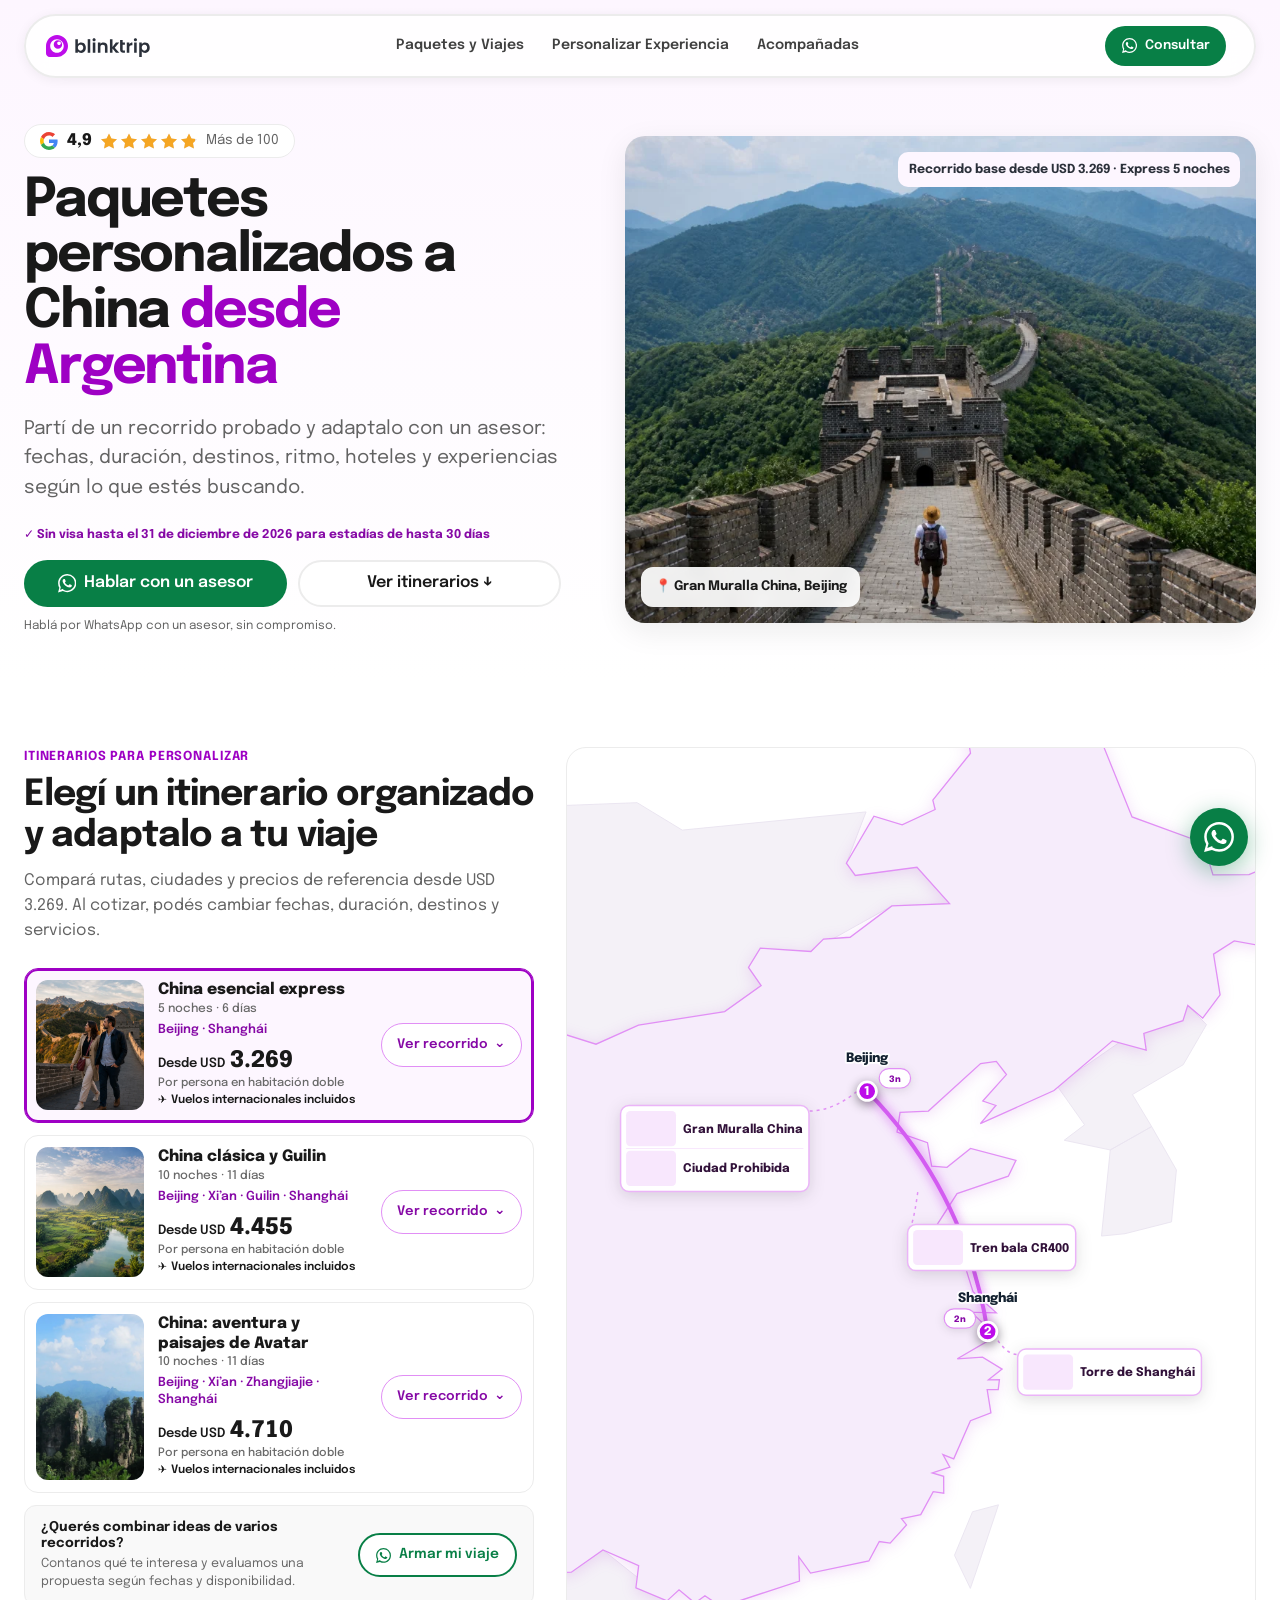
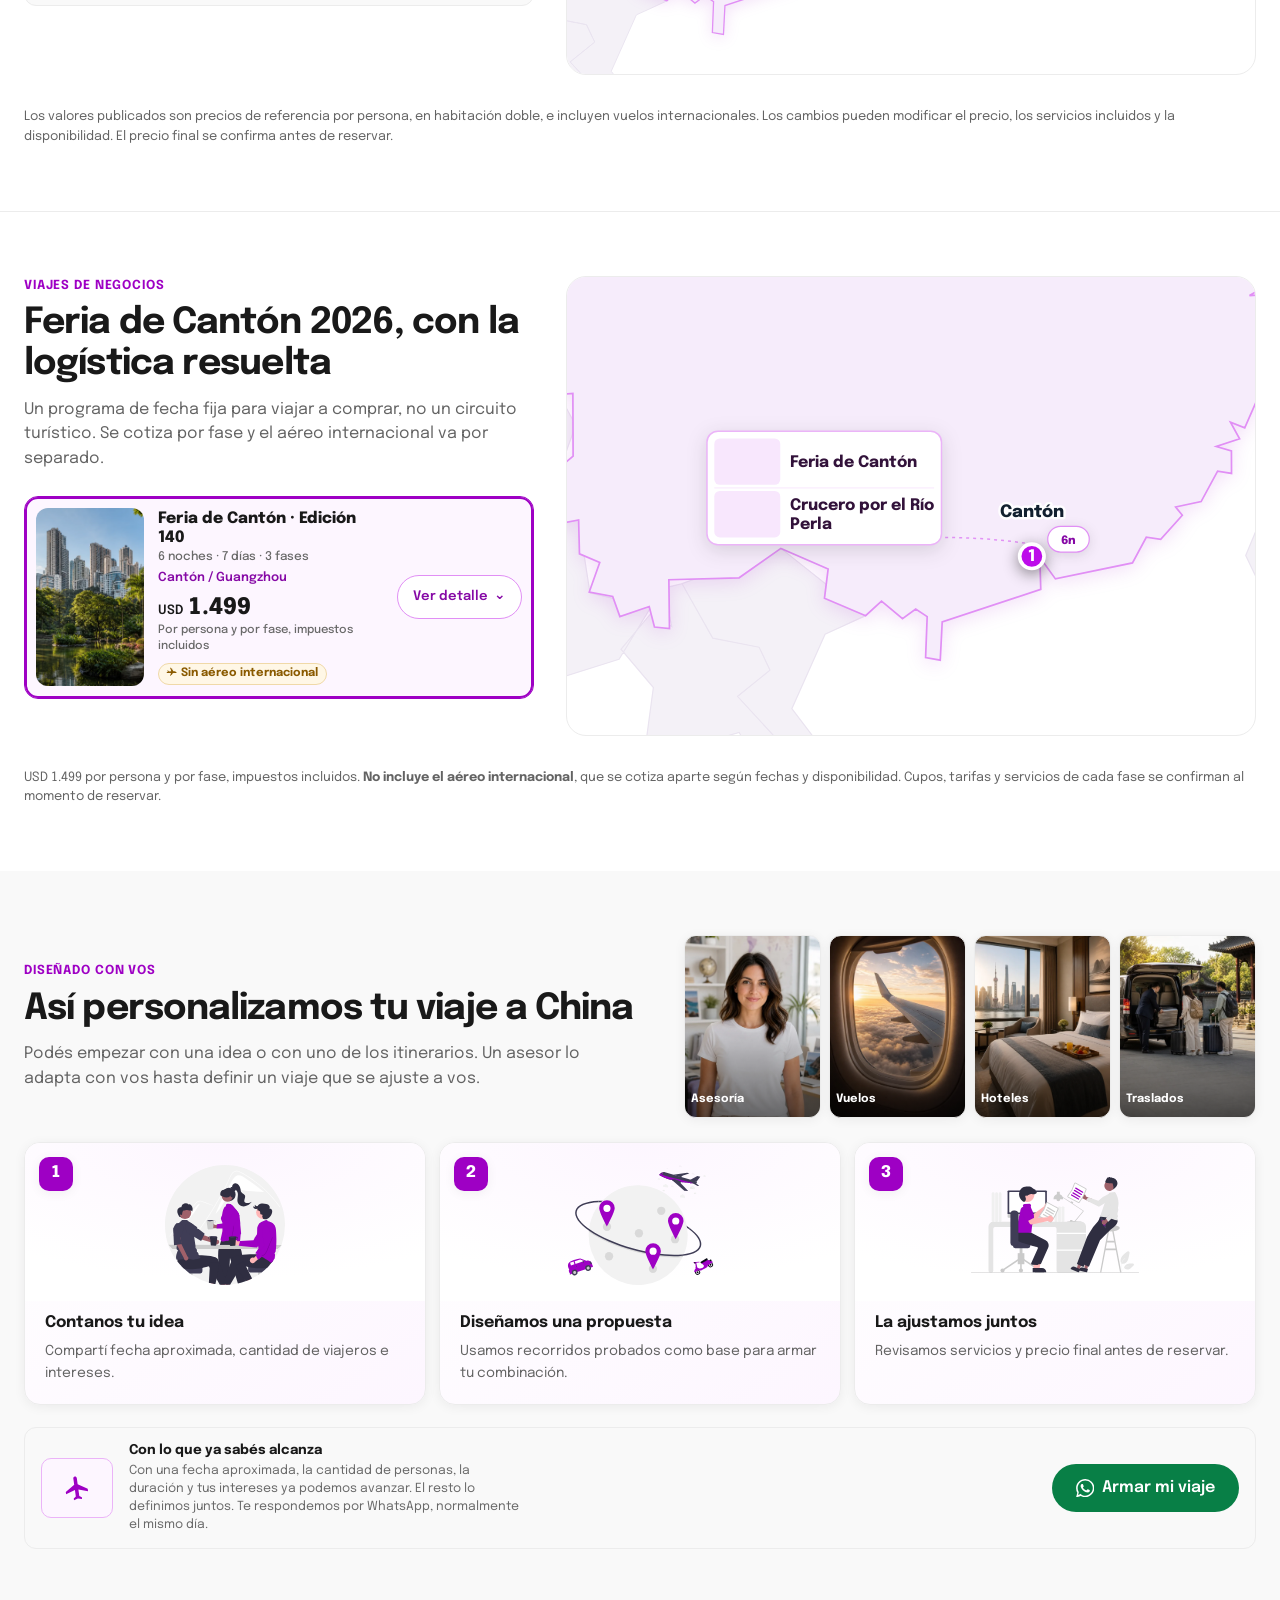
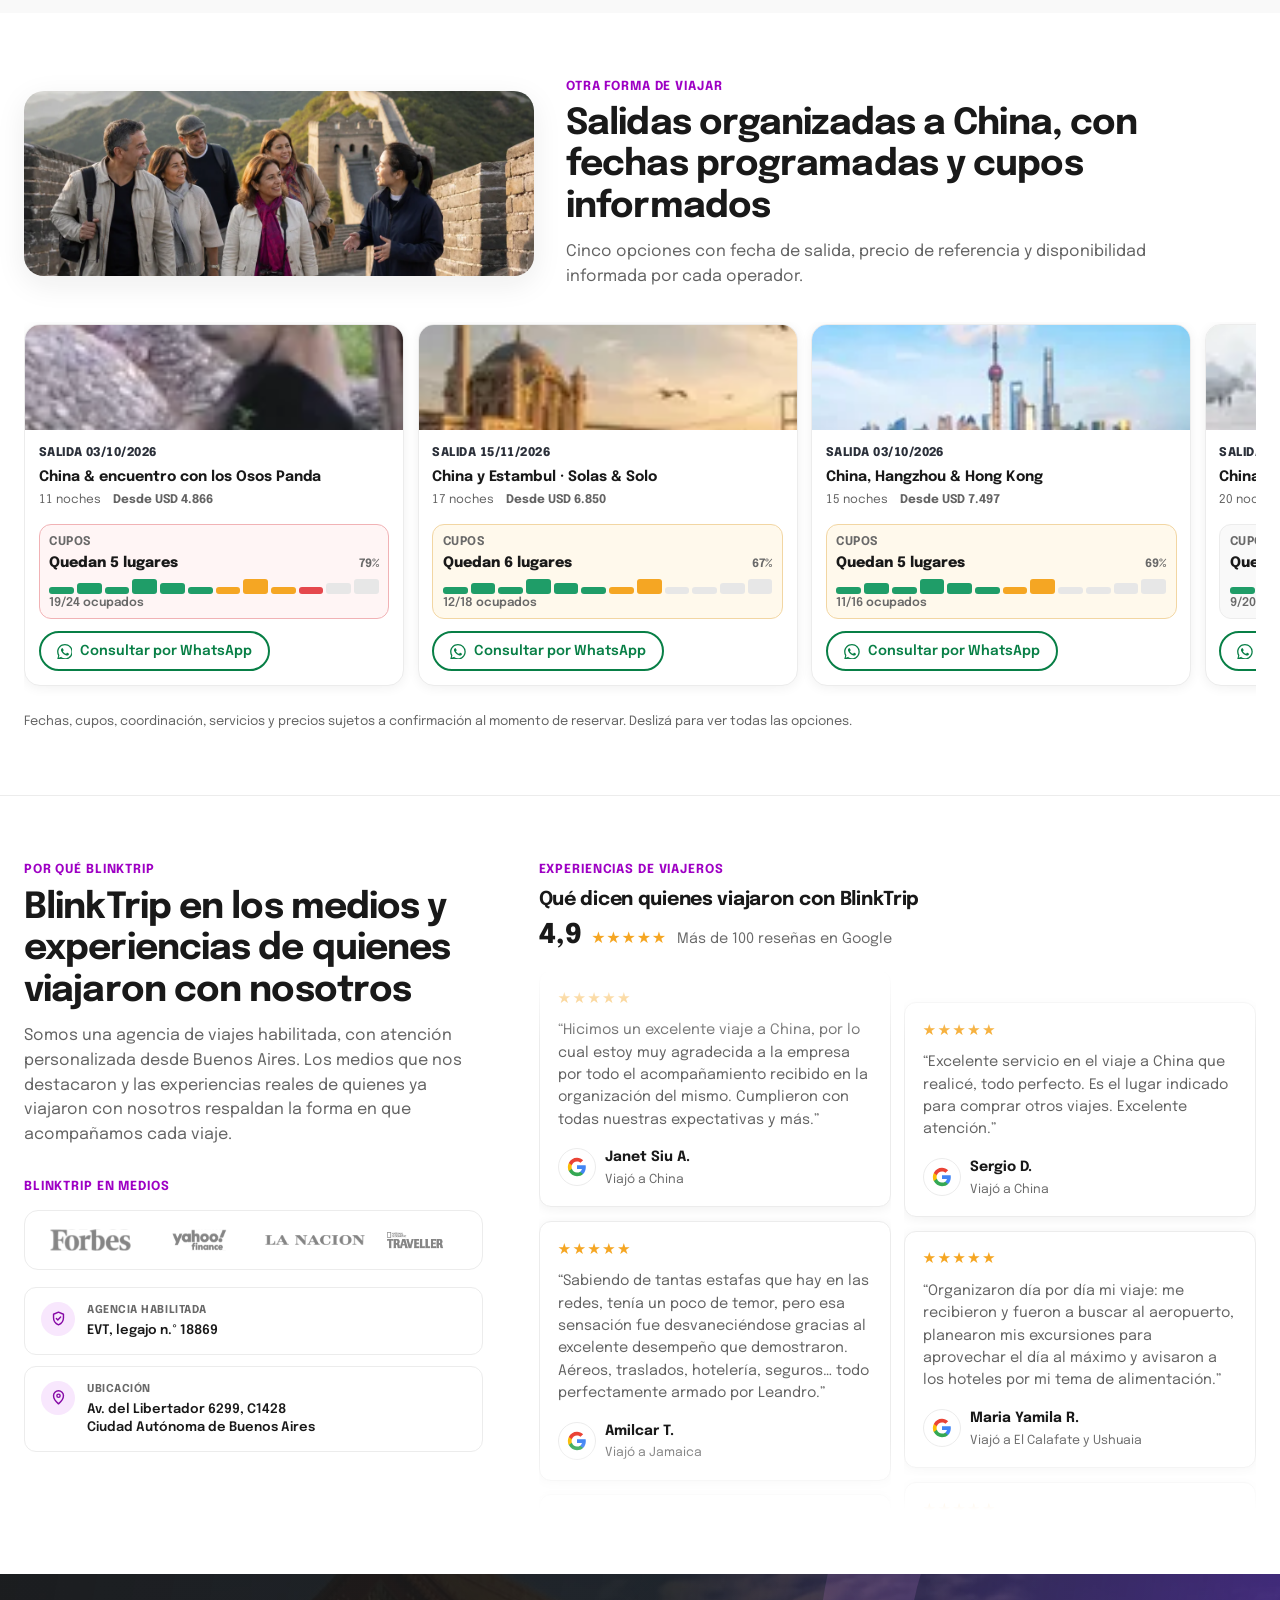
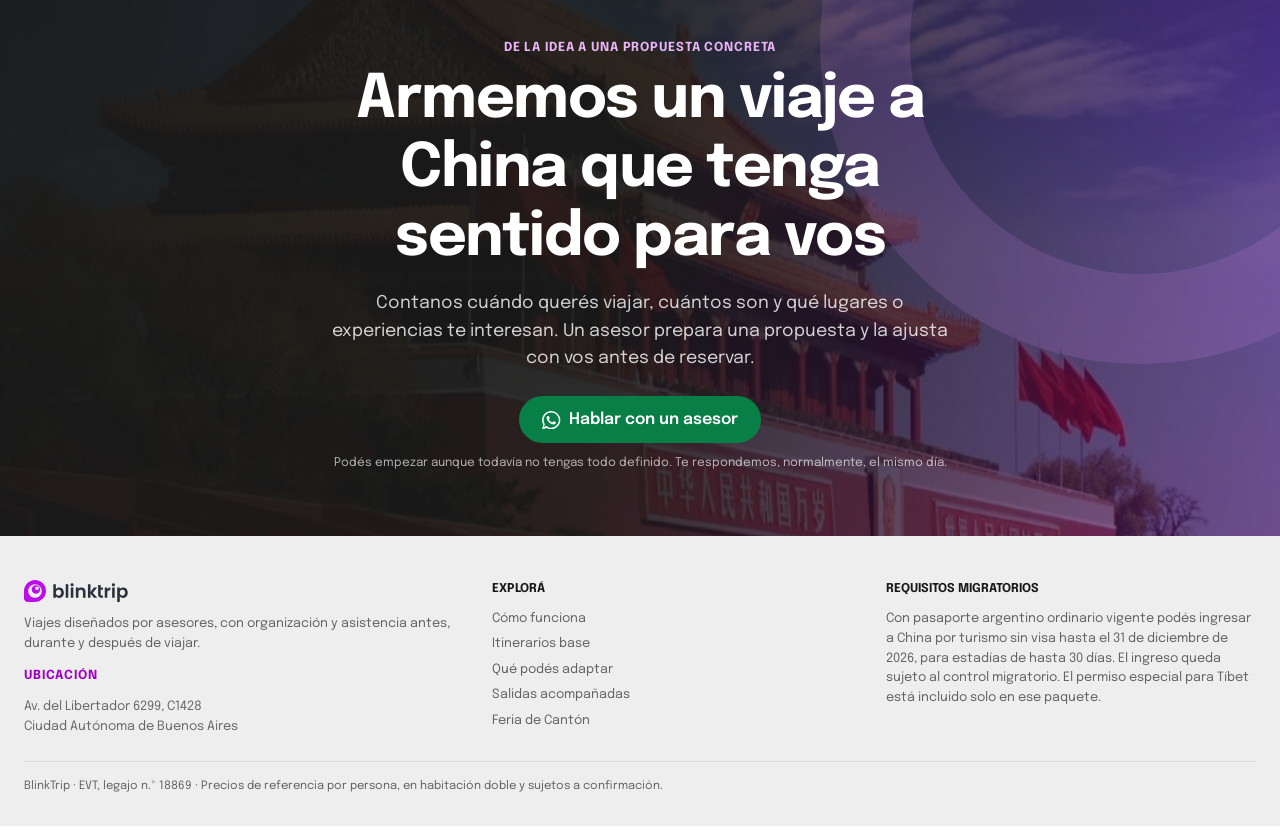
==== public/index.html @ 686760ca "Unificar el CTA de WhatsApp y rediseñar las tarjetas de ruta en desktop El contacto se pide siempre " ====
<!doctype html>
<!--
  BlinkTrip · Paquetes personalizados a China 2026 desde Argentina · Landing PPC no indexable
  Anclas PPC: #como-funciona · #itinerarios · #personalizar · #acompanadas
  Negativas sugeridas en Ads: [precio de un vuelo a china], [precio de vuelo a china], [precio vuelo a china]
  Tracking: dataLayer + BT_EVENTS (local) + Google Tag Manager (GTM-TJMVVZN).
  El evento whatsapp_click se reenvía a través de dataLayer desde btTrack() en landing-china-v3.js.
-->
<html lang="es-AR">
  <head>
    <meta charset="utf-8" />
    <meta name="viewport" content="width=device-width,initial-scale=1" />
    <!-- Google Tag Manager -->
    <script>(function(w,d,s,l,i){w[l]=w[l]||[];w[l].push({'gtm.start':
    new Date().getTime(),event:'gtm.js'});var f=d.getElementsByTagName(s)[0],
    j=d.createElement(s),dl=l!='dataLayer'?'&l='+l:'';j.async=true;j.src=
    'https://www.googletagmanager.com/gtm.js?id='+i+dl;f.parentNode.insertBefore(j,f);
    })(window,document,'script','dataLayer','GTM-TJMVVZN');</script>
    <!-- End Google Tag Manager -->
    <title>Viajes personalizados a China desde Argentina | BlinkTrip</title>
    <meta
      name="description"
      content="Diseñá un viaje a China desde Argentina con fechas, duración, hoteles y experiencias adaptadas a vos. Itinerarios de referencia desde USD 3.269."
    />
    <meta name="robots" content="noindex,follow,noarchive" />
    <link rel="icon" href="favicon.ico" />
    <!-- Cache-busting: subir ?v= en cada deploy que toque el .css o el .js.
         Sin esto el visitante que ya estuvo puede seguir viendo la versión
         anterior. El href del preload y el del stylesheet deben coincidir
         exactamente, o el navegador descarga la hoja dos veces. -->
    <link rel="preload" as="style" href="landing-china-v3.css?v=20260907m" />
    <link rel="preconnect" href="https://fonts.googleapis.com" />
    <link rel="preconnect" href="https://fonts.gstatic.com" crossorigin />
    <link
      rel="preload"
      as="style"
      href="https://fonts.googleapis.com/css2?family=Epilogue:wght@400;500;600;700;800&amp;display=swap"
      onload="this.onload=null;this.rel='stylesheet'"
    />
    <noscript
      ><link
        href="https://fonts.googleapis.com/css2?family=Epilogue:wght@400;500;600;700;800&amp;display=swap"
        rel="stylesheet"
    /></noscript>
    <link rel="stylesheet" href="landing-china-v3.css?v=20260907m" />
  </head>
  <body>
    <!-- Google Tag Manager (noscript) -->
    <noscript><iframe src="https://www.googletagmanager.com/ns.html?id=GTM-TJMVVZN"
    height="0" width="0" style="display:none;visibility:hidden"></iframe></noscript>
    <!-- End Google Tag Manager (noscript) -->
    <header class="site">
      <div class="nav">
        <a class="brand" href="#top" aria-label="BlinkTrip, inicio"
          ><svg
            aria-hidden="true"
            focusable="false"
            xmlns="http://www.w3.org/2000/svg"
            width="104"
            height="22"
            viewBox="0 0 104 22"
            fill="none"
          >
            <path
              fill-rule="evenodd"
              clip-rule="evenodd"
              d="M0.00166789 18.3086C0.00166789 20.2331 1.48958 22 3.73542 22H10.7957C16.8942 22 22.048 17.0112 21.9997 10.911C21.9513 4.90748 17.0942 0.0486587 11.089 0.000337069C4.99046 -0.0479845 0 5.10576 0 11.2043V18.3086H0.00166789ZM10.9712 17.7355C14.7175 17.7355 17.7546 14.6985 17.7546 10.9522C17.7546 7.20586 14.7175 4.16886 10.9712 4.16886C7.22489 4.16886 4.18789 7.20586 4.18789 10.9522C4.18789 14.6985 7.22489 17.7355 10.9712 17.7355ZM11.9222 13.6872C14.251 13.6872 16.1388 11.7993 16.1388 9.47049C16.1388 7.14169 14.251 5.25382 11.9222 5.25382C9.59337 5.25382 7.70551 7.14169 7.70551 9.47049C7.70551 11.7993 9.59337 13.6872 11.9222 13.6872ZM13.0298 10.0761C14.0423 10.0761 14.8631 9.25528 14.8631 8.24276C14.8631 7.23023 14.0423 6.40942 13.0298 6.40942C12.0172 6.40942 11.1964 7.23023 11.1964 8.24276C11.1964 9.25528 12.0172 10.0761 13.0298 10.0761Z"
              fill="#BD0CEA"
            />
            <path
              d="M31.8892 9.0755C32.2177 8.58555 32.668 8.18746 33.24 7.88124C33.8242 7.57502 34.4874 7.42191 35.2298 7.42191C36.0938 7.42191 36.8727 7.63627 37.5664 8.06497C38.2722 8.49368 38.826 9.10612 39.2276 9.90229C39.6413 10.6862 39.8482 11.5987 39.8482 12.6399C39.8482 13.681 39.6413 14.6058 39.2276 15.4142C38.826 16.2104 38.2722 16.829 37.5664 17.2699C36.8727 17.7109 36.0938 17.9313 35.2298 17.9313C34.4752 17.9313 33.812 17.7844 33.24 17.4904C32.6802 17.1842 32.2299 16.7922 31.8892 16.3145V17.766H29.3335V4.16987H31.8892V9.0755ZM37.2378 12.6399C37.2378 12.0274 37.11 11.5008 36.8545 11.0598C36.6111 10.6066 36.2825 10.2636 35.8687 10.0309C35.4671 9.79817 35.029 9.68181 34.5544 9.68181C34.0919 9.68181 33.6538 9.8043 33.24 10.0493C32.8384 10.282 32.5098 10.625 32.2543 11.0782C32.0109 11.5314 31.8892 12.0642 31.8892 12.6766C31.8892 13.2891 32.0109 13.8219 32.2543 14.2751C32.5098 14.7283 32.8384 15.0774 33.24 15.3224C33.6538 15.5551 34.0919 15.6715 34.5544 15.6715C35.029 15.6715 35.4671 15.549 35.8687 15.304C36.2825 15.059 36.6111 14.7099 36.8545 14.2567C37.11 13.8035 37.2378 13.2646 37.2378 12.6399Z"
              fill="#2B303A"
            />
            <path
              d="M44.261 4.16987V17.766H41.7054V4.16987H44.261Z"
              fill="#2B303A"
            />
            <path
              d="M48.0821 6.37465C47.6318 6.37465 47.2546 6.23378 46.9503 5.95206C46.6582 5.65809 46.5122 5.29675 46.5122 4.86805C46.5122 4.43934 46.6582 4.08413 46.9503 3.80241C47.2546 3.50844 47.6318 3.36145 48.0821 3.36145C48.5324 3.36145 48.9036 3.50844 49.1957 3.80241C49.4999 4.08413 49.652 4.43934 49.652 4.86805C49.652 5.29675 49.4999 5.65809 49.1957 5.95206C48.9036 6.23378 48.5324 6.37465 48.0821 6.37465ZM49.3417 7.58727V17.766H46.786V7.58727H49.3417Z"
              fill="#2B303A"
            />
            <path
              d="M57.4709 7.44029C58.6757 7.44029 59.6493 7.82612 60.3917 8.59779C61.134 9.35722 61.5052 10.4229 61.5052 11.7947V17.766H58.9495V12.1438C58.9495 11.3354 58.7487 10.7168 58.3471 10.2881C57.9455 9.84717 57.3979 9.62669 56.7042 9.62669C55.9984 9.62669 55.4385 9.84717 55.0248 10.2881C54.6232 10.7168 54.4224 11.3354 54.4224 12.1438V17.766H51.8667V7.58727H54.4224V8.85502C54.7631 8.41406 55.1951 8.0711 55.7184 7.82612C56.2539 7.5689 56.8381 7.44029 57.4709 7.44029Z"
              fill="#2B303A"
            />
            <path
              d="M69.9231 17.766L66.4912 13.4299V17.766H63.9355V4.16987H66.4912V11.905L69.8866 7.58727H73.2089L68.7548 12.695L73.2454 17.766H69.9231Z"
              fill="#2B303A"
            />
            <path
              d="M76.6588 9.70018V14.6242C76.6588 14.9671 76.7379 15.2182 76.8961 15.3775C77.0665 15.5245 77.3464 15.598 77.7358 15.598H78.9224V17.766H77.3159C75.1619 17.766 74.0849 16.7126 74.0849 14.6058V9.70018V7.58727V5.07015H76.6588V7.58727H78.9224V9.70018H76.6588Z"
              fill="#2B303A"
            />
            <path
              d="M83.3162 9.16736C83.6448 8.62842 84.0707 8.20584 84.594 7.89962C85.1295 7.5934 85.738 7.44029 86.4195 7.44029V10.1411H85.7441C84.9409 10.1411 84.3324 10.331 83.9186 10.7107C83.517 11.0904 83.3162 11.7519 83.3162 12.695V17.766H80.7605V7.58727H83.3162V9.16736Z"
              fill="#2B303A"
            />
            <path
              d="M89.437 6.37465C88.9867 6.37465 88.6094 6.23378 88.3052 5.95206C88.0131 5.65809 87.8671 5.29675 87.8671 4.86805C87.8671 4.43934 88.0131 4.08413 88.3052 3.80241C88.6094 3.50844 88.9867 3.36145 89.437 3.36145C89.8872 3.36145 90.2584 3.50844 90.5505 3.80241C90.8547 4.08413 91.0069 4.43934 91.0069 4.86805C91.0069 5.29675 90.8547 5.65809 90.5505 5.95206C90.2584 6.23378 89.8872 6.37465 89.437 6.37465ZM90.6965 7.58727V17.766H88.1409V7.58727H90.6965Z"
              fill="#2B303A"
            />
            <path
              d="M95.7772 9.05712C96.1058 8.59167 96.5561 8.20584 97.1281 7.89962C97.7122 7.58115 98.3755 7.42191 99.1178 7.42191C99.9819 7.42191 100.761 7.63627 101.454 8.06497C102.16 8.49368 102.714 9.10612 103.116 9.90229C103.529 10.6862 103.736 11.5987 103.736 12.6399C103.736 13.681 103.529 14.6058 103.116 15.4142C102.714 16.2104 102.16 16.829 101.454 17.2699C100.761 17.7109 99.9819 17.9313 99.1178 17.9313C98.3755 17.9313 97.7183 17.7782 97.1463 17.472C96.5865 17.1658 96.1301 16.78 95.7772 16.3145V22.0003H93.2215V7.58727H95.7772V9.05712ZM101.126 12.6399C101.126 12.0274 100.998 11.5008 100.743 11.0598C100.499 10.6066 100.171 10.2636 99.7567 10.0309C99.3551 9.79817 98.917 9.68181 98.4424 9.68181C97.9799 9.68181 97.5418 9.8043 97.1281 10.0493C96.7265 10.282 96.3979 10.625 96.1423 11.0782C95.8989 11.5314 95.7772 12.0642 95.7772 12.6766C95.7772 13.2891 95.8989 13.8219 96.1423 14.2751C96.3979 14.7283 96.7265 15.0774 97.1281 15.3224C97.5418 15.5551 97.9799 15.6715 98.4424 15.6715C98.917 15.6715 99.3551 15.549 99.7567 15.304C100.171 15.059 100.499 14.7099 100.743 14.2567C100.998 13.8035 101.126 13.2646 101.126 12.6399Z"
              fill="#2B303A"
            /></svg
        ></a>
        <nav class="nav-links" aria-label="Navegación principal">
          <a href="#itinerarios">Paquetes y Viajes</a
          ><a href="#como-funciona">Personalizar Experiencia</a
          ><a href="#acompanadas">Acompañadas</a>
        </nav>
        <a
          class="btn btn-wa"
          data-wa
          data-intent="custom-header"
          data-cta-location="header"
          href="https://wa.me/5491166036714?text=%5BACH%5D%20%C2%A1Hola%20BlinkTrip%21%20Quiero%20armar%20un%20viaje%20personalizado%20a%20China%20y%20me%20gustar%C3%ADa%20recibir%20una%20propuesta%20seg%C3%BAn%20fechas%20y%20disponibilidad."
          ><svg class="btn-ico" viewBox="0 0 24 24" fill="currentColor"><path d="M.057 24l1.687-6.163a11.867 11.867 0 01-1.587-5.945C.16 5.335 5.495 0 12.05 0a11.817 11.817 0 018.413 3.488 11.824 11.824 0 013.48 8.414c-.003 6.557-5.338 11.892-11.893 11.892a11.9 11.9 0 01-5.688-1.448L.057 24zm6.597-3.807c1.676.995 3.276 1.591 5.392 1.592 5.448 0 9.886-4.434 9.889-9.885.002-5.462-4.415-9.89-9.881-9.892-5.452 0-9.887 4.434-9.889 9.884a9.86 9.86 0 001.51 5.26l-.999 3.648 3.988-1.607zm11.387-5.464c-.074-.124-.272-.198-.57-.347-.297-.149-1.758-.868-2.031-.967-.272-.099-.47-.149-.669.149-.198.297-.767.967-.94 1.165-.173.198-.347.223-.644.074-.297-.149-1.255-.462-2.39-1.475-.883-.788-1.48-1.761-1.653-2.059-.173-.297-.018-.458.13-.606.134-.133.297-.347.446-.52.15-.174.198-.298.298-.497.099-.198.05-.372-.025-.521-.074-.149-.669-1.611-.916-2.206-.242-.579-.487-.5-.669-.51l-.57-.01c-.198 0-.52.074-.792.372s-1.04 1.016-1.04 2.479 1.065 2.876 1.213 3.074c.149.198 2.095 3.2 5.076 4.487.709.306 1.263.489 1.694.626.712.226 1.36.194 1.872.118.571-.085 1.758-.719 2.006-1.413.248-.694.248-1.289.173-1.413z"/></svg>Consultar</a
        >
      </div>
    </header>
    <main>
      <section id="top" class="hero bg-tint">
        <div class="wrap">
          <div class="hero-grid">
            <div>
              <div class="trust trust-top">
                <span class="gr-badge"
                  ><svg
                    class="gr-g"
                    viewBox="0 0 48 48"
                    aria-hidden="true"
                    focusable="false"
                  >
                    <path
                      fill="#EA4335"
                      d="M24 9.5c3.54 0 6.71 1.22 9.21 3.6l6.85-6.85C35.9 2.38 30.47 0 24 0 14.62 0 6.51 5.38 2.56 13.22l7.98 6.19C12.43 13.72 17.74 9.5 24 9.5z"
                    />
                    <path
                      fill="#4285F4"
                      d="M46.98 24.55c0-1.57-.15-3.09-.38-4.55H24v9.02h12.94c-.58 2.96-2.26 5.48-4.78 7.18l7.73 6c4.51-4.18 7.09-10.36 7.09-17.65z"
                    />
                    <path
                      fill="#FBBC05"
                      d="M10.53 28.59c-.48-1.45-.76-2.99-.76-4.59s.27-3.14.76-4.59l-7.98-6.19C.92 16.46 0 20.12 0 24c0 3.88.92 7.54 2.56 10.78l7.97-6.19z"
                    />
                    <path
                      fill="#34A853"
                      d="M24 48c6.48 0 11.93-2.13 15.89-5.81l-7.73-6c-2.15 1.45-4.92 2.3-8.16 2.3-6.26 0-11.57-4.22-13.47-9.91l-7.98 6.19C6.51 42.62 14.62 48 24 48z"
                    /></svg
                  ><b class="gr-score">4,9</b
                  ><svg
                    class="gr-stars"
                    viewBox="2 1.51 120 20"
                    role="img"
                    aria-label="4,9 de 5 estrellas en Google"
                  >
                    <defs>
                      <path
                        id="grStar"
                        d="M12 2l3.09 6.26L22 9.27l-5 4.87 1.18 6.88L12 17.77l-6.18 3.25L7 14.14 2 9.27l6.91-1.01L12 2z"
                      />
                      <clipPath id="grClip">
                        <rect x="0" y="0" width="119.6" height="24" />
                      </clipPath>
                    </defs>
                    <g fill="#e2e2ea">
                      <use href="#grStar" x="0" />
                      <use href="#grStar" x="25" />
                      <use href="#grStar" x="50" />
                      <use href="#grStar" x="75" />
                      <use href="#grStar" x="100" />
                    </g>
                    <g fill="#f5a623" clip-path="url(#grClip)">
                      <use href="#grStar" x="0" />
                      <use href="#grStar" x="25" />
                      <use href="#grStar" x="50" />
                      <use href="#grStar" x="75" />
                      <use href="#grStar" x="100" />
                    </g></svg
                  ><span class="gr-src">Más de 100</span></span
                >
              </div>
              <h1 id="heroH1">
                Paquetes personalizados a China
                <span>desde Argentina</span>
              </h1>
              <p class="sub" id="heroSub">
                Partí de un recorrido probado y adaptalo con un asesor:
                fechas, duración, destinos, ritmo, hoteles y experiencias según
                lo que estés buscando.
              </p>
              <span class="visa-badge"
                >✓ Sin visa hasta el 31 de diciembre de 2026 para estadías de
                hasta 30 días</span
              >
              <div class="hero-actions">
                <a
                  class="btn btn-wa"
                  data-wa
                  data-intent="custom-hero"
                  data-cta-location="hero"
                  href="https://wa.me/5491166036714?text=%5BACH%5D%20%C2%A1Hola%20BlinkTrip%21%20Quiero%20armar%20un%20viaje%20personalizado%20a%20China%20y%20me%20gustar%C3%ADa%20recibir%20una%20propuesta%20seg%C3%BAn%20fechas%20y%20disponibilidad."
                  ><svg
                    class="btn-ico"
                    viewBox="0 0 24 24"
                    aria-hidden="true"
                    focusable="false"
                  >
                    <path
                      d="M.057 24l1.687-6.163a11.867 11.867 0 01-1.587-5.945C.16 5.335 5.495 0 12.05 0a11.817 11.817 0 018.413 3.488 11.824 11.824 0 013.48 8.414c-.003 6.557-5.338 11.892-11.893 11.892a11.9 11.9 0 01-5.688-1.448L.057 24zm6.597-3.807c1.676.995 3.276 1.591 5.392 1.592 5.448 0 9.886-4.434 9.889-9.885.002-5.462-4.415-9.89-9.881-9.892-5.452 0-9.887 4.434-9.889 9.884a9.86 9.86 0 001.51 5.26l-.999 3.648 3.988-1.607zm11.387-5.464c-.074-.124-.272-.198-.57-.347-.297-.149-1.758-.868-2.031-.967-.272-.099-.47-.149-.669.149-.198.297-.767.967-.94 1.165-.173.198-.347.223-.644.074-.297-.149-1.255-.462-2.39-1.475-.883-.788-1.48-1.761-1.653-2.059-.173-.297-.018-.458.13-.606.134-.133.297-.347.446-.52.15-.174.198-.298.298-.497.099-.198.05-.372-.025-.521-.074-.149-.669-1.611-.916-2.206-.242-.579-.487-.5-.669-.51l-.57-.01c-.198 0-.52.074-.792.372s-1.04 1.016-1.04 2.479 1.065 2.876 1.213 3.074c.149.198 2.095 3.2 5.076 4.487.709.306 1.263.489 1.694.626.712.226 1.36.194 1.872.118.571-.085 1.758-.719 2.006-1.413.248-.694.248-1.289.173-1.413z"
                    /></svg
                  >Hablar con un asesor</a
                ><a class="btn btn-ghost" href="#itinerarios"
                  >Ver itinerarios ↓</a
                >
              </div>
              <p class="hero-actions-note">
                Hablá por WhatsApp con un asesor, sin compromiso.
              </p>
            </div>
            <div class="hero-media">
              <b class="offer-sum-overlay"
                >Recorrido base desde USD 3.269 · Express 5 noches</b
              >
              <img
                src="img/great-wall-hero-recreated.webp"
                srcset="img/great-wall-hero-recreated-640.webp 640w, img/great-wall-hero-recreated.webp 995w"
                sizes="(max-width: 899px) calc(100vw - 48px), 700px"
                alt="Viajero recorriendo la Gran Muralla China cerca de Beijing"
                width="995"
                height="663"
                fetchpriority="high"
              /><span class="ov">📍 Gran Muralla China, Beijing</span>
            </div>
          </div>
        </div>
      </section>

      <section id="itinerarios" class="pad">
        <span id="circuitos" class="anchor-alias" aria-hidden="true"></span>
        <div class="wrap">
          <div class="route-map-layout">
            <div class="route-map-card-column">
              <div class="family-head-copy">
                <span class="eyebrow">Itinerarios para personalizar</span>
                <h2 class="section-title">
                  Elegí un itinerario organizado y adaptalo a tu viaje
                </h2>
                <p class="section-lead">
                  Compará rutas, ciudades y precios de referencia desde USD
                  3.269. Al cotizar, podés cambiar fechas, duración, destinos y
                  servicios.
                </p>
              </div>
              <div class="route-map-cards" id="routeMapCards"></div>
            </div>
            <div class="route-map-frame">
              <svg
                viewBox="0 0 900 760"
                role="img"
                aria-label="Mapa del recorrido seleccionado"
              >
                <path
                  class="route-map-neighbors"
                  d="M385.0,664.8L351.8,680.0L324.6,741.0L406.8,848.7L416.5,958.2L349.6,1014.2L337.8,1003.3L346.7,1023.2L330.0,1010.0L338.6,1028.1L311.5,1051.1L293.9,997.7L338.5,986.1L330.4,960.9L373.0,939.1L370.2,828.7L280.1,730.9L306.7,709.4L297.8,690.6L259.8,683.2L234.7,638.6L315.6,609.7ZM720.3,631.4L713.4,651.3L696.2,615.5L715.8,568.3L743.9,560.8ZM864.9,176.6L909.7,151.3L936.5,198.2L931.2,254.5L880.7,267.3L855.4,269.8ZM909.7,151.3L864.9,176.6L815.0,166.1L837.1,149.4L807.1,106.9L875.9,59.4L903.8,68.4L901.2,50.4L948.8,20.1L969.1,40.9L943.9,84.3L888.9,116.6ZM-133.4,-164.9L-16.6,-215.9L112.1,-182.2L151.6,-253.5L234.3,-230.6L265.0,-196.0L352.6,-199.4L401.5,-169.7L600.5,-189.4L579.2,-133.9L601.1,-125.3L655.6,-129.5L690.9,-90.1L628.4,-87.6L529.4,-32.4L486.0,-41.9L473.2,-21.0L486.9,-1.3L447.4,26.8L308.1,62.1L87.0,28.4L60.4,-18.3L-54.6,-45.9L-68.7,-119.7ZM234.7,638.6L259.8,683.2L297.8,690.6L306.7,709.4L280.1,730.9L370.2,828.7L370.7,873.1L336.0,892.4L314.9,879.0L325.1,840.3L281.5,760.4L203.3,782.5L211.2,723.6L184.7,692.3L209.2,663.0L226.3,673.6L219.2,642.4ZM-638.6,594.3L-564.6,578.0L-603.4,496.3L-581.1,469.3L-543.4,471.1L-454.5,343.5L-488.5,314.3L-489.6,270.4L-444.6,274.9L-390.9,245.1L-360.8,280.9L-366.7,370.3L-309.0,402.9L-333.0,443.9L-286.7,474.0L-128.7,518.5L-124.9,471.5L-107.9,469.8L-99.0,505.5L-25.8,504.4L-35.2,477.2L78.1,426.6L84.4,457.6L111.7,470.6L105.5,496.5L74.7,498.6L29.0,593.7L8.4,588.1L-2.4,650.3L-19.4,599.5L-35.5,620.6L-47.2,602.6L-13.7,561.7L-81.4,551.2L-85.6,523.6L-119.1,513.1L-126.4,533.4L-104.1,552.2L-128.0,571.2L-110.0,581.7L-101.5,660.4L-125.4,660.9L-130.1,638.8L-160.7,700.6L-326.8,838.7L-338.4,1000.3L-361.6,1023.0L-349.4,1034.2L-398.1,1067.7L-505.6,816.2L-522.8,715.1L-511.5,657.5L-535.3,641.9L-539.6,675.3L-579.0,684.8L-617.9,641.3L-578.8,617.3L-611.1,624.6ZM183.1,700.5L129.0,717.5L112.5,754.4L151.4,819.4L133.8,860.7L170.1,956.6L143.1,1009.0L151.1,958.4L121.5,812.9L99.0,788.0L61.4,838.3L43.8,814.6L31.5,829.5L40.9,782.9L18.2,712.6L-21.1,671.2L3.9,643.1L8.4,588.1L29.0,593.7L54.7,512.1L105.5,496.5L118.2,454.5L147.6,509.0L117.3,592.7L150.0,586.4L159.3,646.2L209.1,657.9ZM-35.2,477.2L-24.4,503.7L-93.0,505.2L-109.6,494.7L-79.8,461.2ZM-101.5,647.2L-110.0,581.7L-128.0,571.2L-104.1,552.2L-126.4,533.4L-119.1,513.1L-85.6,523.6L-81.4,551.2L-13.7,561.7L-45.5,592.4L-37.2,620.2L-19.4,599.5L-17.4,686.3L-61.6,602.3L-71.3,655.1L-77.6,636.0Z"
                ></path>
                <path
                  class="route-map-land"
                  d="M385.0,664.8L351.3,650.6L354.3,626.6L315.6,609.7L281.4,633.8L223.9,635.4L224.4,675.3L212.1,674.1L207.8,657.3L183.8,665.6L177.9,649.1L158.7,645.4L167.3,621.2L150.7,614.2L150.0,586.4L117.3,592.7L123.9,552.4L145.5,534.1L145.3,482.8L136.2,483.5L119.8,455.0L111.1,463.5L84.4,457.6L92.0,447.1L78.1,426.6L61.4,438.9L41.7,430.6L-26.3,478.1L-79.8,461.2L-105.7,490.5L-112.6,467.2L-180.1,472.7L-281.8,400.2L-305.7,408.9L-357.3,367.9L-366.3,370.9L-375.7,334.4L-354.4,335.0L-367.0,289.6L-360.8,280.9L-378.5,270.4L-384.6,245.6L-432.6,235.7L-441.3,210.5L-479.0,195.9L-459.8,188.4L-467.1,157.9L-493.7,151.8L-498.0,126.5L-467.1,95.5L-429.0,99.4L-413.8,79.3L-382.6,77.7L-328.2,48.7L-330.1,30.0L-314.1,15.2L-321.9,-31.4L-337.6,-36.5L-290.8,-50.5L-269.5,-43.8L-274.7,-57.9L-256.4,-105.6L-211.2,-94.9L-193.3,-101.9L-189.0,-137.5L-165.9,-145.9L-157.3,-162.7L-133.4,-164.9L-129.1,-146.6L-69.1,-120.3L-50.7,-87.0L-60.1,-55.8L-54.6,-45.9L13.3,-38.3L60.4,-18.3L87.0,28.4L218.4,33.9L308.1,62.1L354.1,41.4L447.4,26.8L486.9,-1.3L473.2,-21.0L486.0,-41.9L540.8,-38.3L554.4,-51.7L583.2,-53.7L628.4,-87.6L690.9,-90.1L655.6,-129.5L588.8,-120.6L579.2,-133.9L609.0,-184.7L639.6,-175.4L675.3,-192.0L672.8,-202.2L713.6,-252.9L711.2,-267.0L696.7,-273.6L748.0,-293.6L787.1,-296.4L839.6,-281.3L857.4,-260.9L888.5,-184.0L965.7,-155.8L976.1,-121.3L1015.1,-121.4L1061.9,-141.2L1073.6,-121.4L1058.6,-109.0L1031.5,-43.9L999.1,-49.8L976.7,-35.4L983.8,8.7L965.0,33.9L948.8,20.1L943.6,36.6L901.2,50.4L903.8,68.4L867.2,58.5L804.0,112.3L724.2,148.1L741.1,128.4L726.9,123.6L752.5,95.0L741.5,80.8L724.5,83.0L668.0,134.5L637.3,136.0L634.0,157.3L667.0,168.7L671.5,194.0L688.1,195.4L713.6,175.0L762.8,187.9L754.5,205.0L699.0,223.9L672.9,264.5L701.2,281.8L716.3,330.1L741.5,353.0L695.2,351.9L712.7,350.5L741.5,378.2L699.3,402.7L726.6,400.9L747.8,413.9L733.0,425.5L744.9,425.3L743.6,436.0L731.6,436.1L735.7,461.2L713.5,469.7L695.4,511.0L683.7,506.4L691.2,520.0L672.1,526.3L684.5,529.9L684.6,548.3L673.2,546.5L659.7,571.4L638.8,575.8L644.3,582.6L626.6,602.3L614.8,600.6L603.5,621.6L540.4,634.7L527.6,617.0L528.4,643.3L447.7,669.9L446.1,701.2L434.1,699.1L435.4,665.6L426.0,659.3L415.2,667.2L398.0,652.9Z"
                ></path>
                <g id="routeMapOverlay"></g>
              </svg>
            </div>
          </div>
          <p class="price-note">
            Los valores publicados son precios de referencia por persona, en
            habitación doble, e incluyen vuelos internacionales. Los cambios
            pueden modificar el precio, los servicios incluidos y la
            disponibilidad. El precio final se confirma antes de reservar.
          </p>
        </div>
      </section>

      <section id="ferias" class="pad">
        <div class="wrap">
          <div class="route-map-layout">
            <div class="route-map-card-column">
              <div class="family-head-copy">
                <span class="eyebrow">Viajes de negocios</span>
                <h2 class="section-title">
                  Feria de Cantón 2026, con la logística resuelta
                </h2>
                <p class="section-lead">
                  Un programa de fecha fija para viajar a comprar, no un
                  circuito turístico. Se cotiza por fase y el aéreo
                  internacional va por separado.
                </p>
              </div>
              <div class="route-map-cards" id="fairCards"></div>
            </div>
            <div class="route-map-frame" id="fairMapFrame"></div>
          </div>
          <p class="price-note">
            USD 1.499 por persona y por fase, impuestos incluidos.
            <b>No incluye el aéreo internacional</b>, que se cotiza aparte
            según fechas y disponibilidad. Cupos, tarifas y servicios de cada
            fase se confirman al momento de reservar.
          </p>
        </div>
      </section>

      <section id="personalizar" class="pad bg-soft">
        <span id="como-funciona" class="anchor-alias" aria-hidden="true"></span>
        <div class="wrap">
          <div class="personalizar-top">
            <div class="process process-head">
              <span class="eyebrow">Diseñado con vos</span>
              <h2 class="section-title">Así personalizamos tu viaje a China</h2>
              <p class="section-lead">
                Podés empezar con una idea o con uno de los itinerarios. Un
                asesor lo adapta con vos hasta definir un viaje que se
                ajuste a vos.
              </p>
            </div>
            <div class="adapt-cards" aria-label="Servicios que podemos organizar">
              <article class="adapt-card" style="--card-bg: url('img/asesora.webp')">
                <div class="adapt-card-label"><b>Asesoría</b></div>
              </article>
              <article class="adapt-card" style="--card-bg: url('img/vuelos.webp')">
                <div class="adapt-card-label"><b>Vuelos</b></div>
              </article>
              <article class="adapt-card" style="--card-bg: url('img/hoteles.webp')">
                <div class="adapt-card-label"><b>Hoteles</b></div>
              </article>
              <article class="adapt-card" style="--card-bg: url('img/traslados.webp')">
                <div class="adapt-card-label"><b>Traslados</b></div>
              </article>
            </div>
          </div>
          <div class="step-grid">
            <article class="step-card">
              <div class="step-media">
                <span class="step-number">1</span>
                <img src="img/proceso-1.svg" alt="Contanos tu idea" loading="lazy" width="168" height="120">
              </div>
              <div class="step-body">
                <h3>Contanos tu idea</h3>
                <p>Compartí fecha aproximada, cantidad de viajeros e intereses.</p>
              </div>
            </article>
            <article class="step-card">
              <div class="step-media">
                <span class="step-number">2</span>
                <img src="img/proceso-2.svg" alt="Diseñamos una propuesta" loading="lazy" width="168" height="120">
              </div>
              <div class="step-body">
                <h3>Diseñamos una propuesta</h3>
                <p>Usamos recorridos probados como base para armar tu combinación.</p>
              </div>
            </article>
            <article class="step-card">
              <div class="step-media">
                <span class="step-number">3</span>
                <img src="img/proceso-3.svg" alt="La ajustamos juntos" loading="lazy" width="168" height="120">
              </div>
              <div class="step-body">
                <h3>La ajustamos juntos</h3>
                <p>Revisamos servicios y precio final antes de reservar.</p>
              </div>
            </article>
          </div>
          <div class="pkg-custom-card">
            <span class="pkg-thumb pkg-thumb-plane" aria-hidden="true">
              <svg viewBox="0 0 24 24" focusable="false">
                <path
                  d="M21 16v-2l-8-5V3.5c0-.83-.67-1.5-1.5-1.5S10 2.67 10 3.5V9l-8 5v2l8-2.5V19l-2 1.5V22l3.5-1 3.5 1v-1.5L13 19v-5.5l8 2.5z"
                />
              </svg>
            </span>
            <div class="pkg-custom-body">
              <div class="pkg-custom-meta">
                <span class="pkg-name">Con lo que ya sabés alcanza</span>
              </div>
              <p class="pkg-custom-note">
                Con una fecha aproximada, la cantidad de personas, la duración
                y tus intereses ya podemos avanzar. El resto lo definimos
                juntos. Te respondemos por WhatsApp, normalmente el mismo día.
              </p>
            </div>
            <div class="pkg-actions">
              <a
                class="btn btn-wa"
                data-wa
                data-intent="custom-options"
                data-cta-location="personalization_options"
                href="https://wa.me/5491166036714?text=%5BACH%5D%20%C2%A1Hola%20BlinkTrip%21%20Quiero%20armar%20un%20viaje%20personalizado%20a%20China%20y%20me%20gustar%C3%ADa%20recibir%20una%20propuesta%20seg%C3%BAn%20fechas%20y%20disponibilidad."
                ><svg
                  class="btn-ico"
                  viewBox="0 0 24 24"
                  aria-hidden="true"
                  focusable="false"
                >
                  <path
                    d="M.057 24l1.687-6.163a11.867 11.867 0 01-1.587-5.945C.16 5.335 5.495 0 12.05 0a11.817 11.817 0 018.413 3.488 11.824 11.824 0 013.48 8.414c-.003 6.557-5.338 11.892-11.893 11.892a11.9 11.9 0 01-5.688-1.448L.057 24zm6.597-3.807c1.676.995 3.276 1.591 5.392 1.592 5.448 0 9.886-4.434 9.889-9.885.002-5.462-4.415-9.89-9.881-9.892-5.452 0-9.887 4.434-9.889 9.884a9.86 9.86 0 001.51 5.26l-.999 3.648 3.988-1.607zm11.387-5.464c-.074-.124-.272-.198-.57-.347-.297-.149-1.758-.868-2.031-.967-.272-.099-.47-.149-.669.149-.198.297-.767.967-.94 1.165-.173.198-.347.223-.644.074-.297-.149-1.255-.462-2.39-1.475-.883-.788-1.48-1.761-1.653-2.059-.173-.297-.018-.458.13-.606.134-.133.297-.347.446-.52.15-.174.198-.298.298-.497.099-.198.05-.372-.025-.521-.074-.149-.669-1.611-.916-2.206-.242-.579-.487-.5-.669-.51l-.57-.01c-.198 0-.52.074-.792.372s-1.04 1.016-1.04 2.479 1.065 2.876 1.213 3.074c.149.198 2.095 3.2 5.076 4.487.709.306 1.263.489 1.694.626.712.226 1.36.194 1.872.118.571-.085 1.758-.719 2.006-1.413.248-.694.248-1.289.173-1.413z"
                  /></svg
                >Armar mi viaje</a
              >
            </div>
          </div>
        </div>
      </section>

      <section id="acompanadas" class="pad">
        <span id="salidas" class="anchor-alias" aria-hidden="true"></span>
        <div class="wrap">
          <div class="group-head group-head--flip">
            <div>
              <span class="eyebrow">Otra forma de viajar</span>
              <h2 class="section-title">
                Salidas organizadas a China, con fechas programadas y cupos
                informados
              </h2>
              <p class="section-lead">
                Cinco opciones con fecha de salida, precio de referencia y
                disponibilidad informada por cada operador.
              </p>
            </div>
            <div class="family-head-media">
              <img
                src="img/modalidad-acompanadas.webp"
                alt=""
                width="1200"
                height="800"
                loading="lazy"
                decoding="async"
              />
            </div>
          </div>
          <section
            class="group-strip"
            id="accompaniedList"
            aria-label="Salidas acompañadas disponibles"
          ></section>
          <p class="group-note">
            Fechas, cupos, coordinación, servicios y precios sujetos a
            confirmación al momento de reservar. Deslizá para ver todas las
            opciones.
          </p>
        </div>
      </section>

      <section id="opiniones" class="pad trust-section">
        <div class="wrap">
          <div class="trust-layout">
            <div>
              <span class="eyebrow">Por qué BlinkTrip</span>
              <h2 class="section-title">
                BlinkTrip en los medios y experiencias de quienes viajaron con
                nosotros
              </h2>
              <p class="section-lead trust-intro">
                Somos una agencia de viajes habilitada, con atención
                personalizada desde Buenos Aires. Los medios que nos destacaron
                y las experiencias reales de quienes ya viajaron con nosotros
                respaldan la forma en que acompañamos cada viaje.
              </p>
              <div class="press-strip">
                <span class="eyebrow">BlinkTrip en medios</span>
                <div
                  class="press-logos"
                  aria-label="Medios que publicaron notas sobre BlinkTrip"
                >
                  <img
                    class="press-logo"
                    src="img/forbes.svg"
                    alt="Forbes"
                    loading="lazy"
                  />
                  <img
                    class="press-logo"
                    src="img/yahoo.svg"
                    alt="Yahoo Finance"
                    loading="lazy"
                  />
                  <img
                    class="press-logo"
                    src="img/la-nacion.svg"
                    alt="La Nación"
                    loading="lazy"
                  />
                  <img
                    class="press-logo"
                    src="img/nat-geo.svg"
                    alt="National Geographic Traveller"
                    loading="lazy"
                  />
                </div>
                <div class="trust-badges">
                  <div class="trust-badge">
                    <span class="trust-badge-icon" aria-hidden="true">
                      <svg viewBox="0 0 24 24" fill="none" stroke="currentColor" stroke-width="2" stroke-linecap="round" stroke-linejoin="round"><path d="M12 3l7 3v5c0 4.5-2.9 8.3-7 10-4.1-1.7-7-5.5-7-10V6l7-3z"/><path d="M9 12l2 2 4-4"/></svg>
                    </span>
                    <span>
                      <span class="trust-badge-label">Agencia habilitada</span>
                      <span class="trust-badge-value">EVT, legajo n.º 18869</span>
                    </span>
                  </div>
                  <div class="trust-badge">
                    <span class="trust-badge-icon" aria-hidden="true">
                      <svg viewBox="0 0 24 24" fill="none" stroke="currentColor" stroke-width="2" stroke-linecap="round" stroke-linejoin="round"><path d="M12 21s-7-6.1-7-11.5A7 7 0 0119 9.5C19 14.9 12 21 12 21z"/><circle cx="12" cy="9.5" r="2.3"/></svg>
                    </span>
                    <span>
                      <span class="trust-badge-label">Ubicación</span>
                      <span class="trust-badge-value">Av. del Libertador 6299, C1428<br />Ciudad Autónoma de Buenos Aires</span>
                    </span>
                  </div>
                </div>
              </div>
            </div>
            <div>
              <span class="eyebrow">Experiencias de viajeros</span>
              <h3 class="review-title">
                Qué dicen quienes viajaron con BlinkTrip
              </h3>
              <div class="rev-rating" aria-label="Calificación promedio en Google">
                <b class="rev-rating-score">4,9</b>
                <span class="rev-rating-stars" aria-hidden="true">★★★★★</span>
                <span class="rev-rating-meta">Más de 100 reseñas en Google</span>
              </div>
              <div class="rev-marquee">
                <div class="rev-cols" id="revCols"></div>
              </div>
            </div>
          </div>
        </div>
      </section>

      <section
        id="cotizar"
        class="pad brand-close"
        aria-labelledby="brand-close-title"
      >
        <div class="wrap">
          <div class="brand-close-grid">
            <div class="brand-close-copy">
              <span class="eyebrow">De la idea a una propuesta concreta</span>
              <h2 class="section-title" id="brand-close-title">
                Armemos un viaje a China que tenga sentido para vos
              </h2>
              <p>
                Contanos cuándo querés viajar, cuántos son y qué lugares o
                experiencias te interesan. Un asesor prepara una propuesta
                y la ajusta con vos antes de reservar.
              </p>
              <div class="brand-actions">
                <a
                  class="btn btn-wa"
                  data-wa
                  data-intent="custom-close"
                  data-cta-location="closing"
                  href="https://wa.me/5491166036714?text=%5BACH%5D%20%C2%A1Hola%20BlinkTrip%21%20Quiero%20armar%20un%20viaje%20personalizado%20a%20China%20y%20me%20gustar%C3%ADa%20recibir%20una%20propuesta%20seg%C3%BAn%20fechas%20y%20disponibilidad."
                  ><svg
                    class="btn-ico"
                    viewBox="0 0 24 24"
                    aria-hidden="true"
                    focusable="false"
                  >
                    <path
                      d="M.057 24l1.687-6.163a11.867 11.867 0 01-1.587-5.945C.16 5.335 5.495 0 12.05 0a11.817 11.817 0 018.413 3.488 11.824 11.824 0 013.48 8.414c-.003 6.557-5.338 11.892-11.893 11.892a11.9 11.9 0 01-5.688-1.448L.057 24zm6.597-3.807c1.676.995 3.276 1.591 5.392 1.592 5.448 0 9.886-4.434 9.889-9.885.002-5.462-4.415-9.89-9.881-9.892-5.452 0-9.887 4.434-9.889 9.884a9.86 9.86 0 001.51 5.26l-.999 3.648 3.988-1.607zm11.387-5.464c-.074-.124-.272-.198-.57-.347-.297-.149-1.758-.868-2.031-.967-.272-.099-.47-.149-.669.149-.198.297-.767.967-.94 1.165-.173.198-.347.223-.644.074-.297-.149-1.255-.462-2.39-1.475-.883-.788-1.48-1.761-1.653-2.059-.173-.297-.018-.458.13-.606.134-.133.297-.347.446-.52.15-.174.198-.298.298-.497.099-.198.05-.372-.025-.521-.074-.149-.669-1.611-.916-2.206-.242-.579-.487-.5-.669-.51l-.57-.01c-.198 0-.52.074-.792.372s-1.04 1.016-1.04 2.479 1.065 2.876 1.213 3.074c.149.198 2.095 3.2 5.076 4.487.709.306 1.263.489 1.694.626.712.226 1.36.194 1.872.118.571-.085 1.758-.719 2.006-1.413.248-.694.248-1.289.173-1.413z"
                    /></svg
                  >Hablar con un asesor</a
                ><small
                  >Podés empezar aunque todavía no tengas todo definido. Te
                  respondemos, normalmente, el mismo día.</small
                >
              </div>
            </div>
          </div>
        </div>
      </section>
    </main>
    <footer>
      <div class="wrap">
        <div class="footer-grid">
          <div>
            <div class="footer-brand">
              <svg
                role="img"
                aria-label="BlinkTrip"
                xmlns="http://www.w3.org/2000/svg"
                width="104"
                height="22"
                viewBox="0 0 104 22"
                fill="none"
              >
                <path
                  fill-rule="evenodd"
                  clip-rule="evenodd"
                  d="M0.00166789 18.3086C0.00166789 20.2331 1.48958 22 3.73542 22H10.7957C16.8942 22 22.048 17.0112 21.9997 10.911C21.9513 4.90748 17.0942 0.0486587 11.089 0.000337069C4.99046 -0.0479845 0 5.10576 0 11.2043V18.3086H0.00166789ZM10.9712 17.7355C14.7175 17.7355 17.7546 14.6985 17.7546 10.9522C17.7546 7.20586 14.7175 4.16886 10.9712 4.16886C7.22489 4.16886 4.18789 7.20586 4.18789 10.9522C4.18789 14.6985 7.22489 17.7355 10.9712 17.7355ZM11.9222 13.6872C14.251 13.6872 16.1388 11.7993 16.1388 9.47049C16.1388 7.14169 14.251 5.25382 11.9222 5.25382C9.59337 5.25382 7.70551 7.14169 7.70551 9.47049C7.70551 11.7993 9.59337 13.6872 11.9222 13.6872ZM13.0298 10.0761C14.0423 10.0761 14.8631 9.25528 14.8631 8.24276C14.8631 7.23023 14.0423 6.40942 13.0298 6.40942C12.0172 6.40942 11.1964 7.23023 11.1964 8.24276C11.1964 9.25528 12.0172 10.0761 13.0298 10.0761Z"
                  fill="#BD0CEA"
                />
                <path
                  d="M31.8892 9.0755C32.2177 8.58555 32.668 8.18746 33.24 7.88124C33.8242 7.57502 34.4874 7.42191 35.2298 7.42191C36.0938 7.42191 36.8727 7.63627 37.5664 8.06497C38.2722 8.49368 38.826 9.10612 39.2276 9.90229C39.6413 10.6862 39.8482 11.5987 39.8482 12.6399C39.8482 13.681 39.6413 14.6058 39.2276 15.4142C38.826 16.2104 38.2722 16.829 37.5664 17.2699C36.8727 17.7109 36.0938 17.9313 35.2298 17.9313C34.4752 17.9313 33.812 17.7844 33.24 17.4904C32.6802 17.1842 32.2299 16.7922 31.8892 16.3145V17.766H29.3335V4.16987H31.8892V9.0755ZM37.2378 12.6399C37.2378 12.0274 37.11 11.5008 36.8545 11.0598C36.6111 10.6066 36.2825 10.2636 35.8687 10.0309C35.4671 9.79817 35.029 9.68181 34.5544 9.68181C34.0919 9.68181 33.6538 9.8043 33.24 10.0493C32.8384 10.282 32.5098 10.625 32.2543 11.0782C32.0109 11.5314 31.8892 12.0642 31.8892 12.6766C31.8892 13.2891 32.0109 13.8219 32.2543 14.2751C32.5098 14.7283 32.8384 15.0774 33.24 15.3224C33.6538 15.5551 34.0919 15.6715 34.5544 15.6715C35.029 15.6715 35.4671 15.549 35.8687 15.304C36.2825 15.059 36.6111 14.7099 36.8545 14.2567C37.11 13.8035 37.2378 13.2646 37.2378 12.6399Z"
                  fill="#2B303A"
                />
                <path
                  d="M44.261 4.16987V17.766H41.7054V4.16987H44.261Z"
                  fill="#2B303A"
                />
                <path
                  d="M48.0821 6.37465C47.6318 6.37465 47.2546 6.23378 46.9503 5.95206C46.6582 5.65809 46.5122 5.29675 46.5122 4.86805C46.5122 4.43934 46.6582 4.08413 46.9503 3.80241C47.2546 3.50844 47.6318 3.36145 48.0821 3.36145C48.5324 3.36145 48.9036 3.50844 49.1957 3.80241C49.4999 4.08413 49.652 4.43934 49.652 4.86805C49.652 5.29675 49.4999 5.65809 49.1957 5.95206C48.9036 6.23378 48.5324 6.37465 48.0821 6.37465ZM49.3417 7.58727V17.766H46.786V7.58727H49.3417Z"
                  fill="#2B303A"
                />
                <path
                  d="M57.4709 7.44029C58.6757 7.44029 59.6493 7.82612 60.3917 8.59779C61.134 9.35722 61.5052 10.4229 61.5052 11.7947V17.766H58.9495V12.1438C58.9495 11.3354 58.7487 10.7168 58.3471 10.2881C57.9455 9.84717 57.3979 9.62669 56.7042 9.62669C55.9984 9.62669 55.4385 9.84717 55.0248 10.2881C54.6232 10.7168 54.4224 11.3354 54.4224 12.1438V17.766H51.8667V7.58727H54.4224V8.85502C54.7631 8.41406 55.1951 8.0711 55.7184 7.82612C56.2539 7.5689 56.8381 7.44029 57.4709 7.44029Z"
                  fill="#2B303A"
                />
                <path
                  d="M69.9231 17.766L66.4912 13.4299V17.766H63.9355V4.16987H66.4912V11.905L69.8866 7.58727H73.2089L68.7548 12.695L73.2454 17.766H69.9231Z"
                  fill="#2B303A"
                />
                <path
                  d="M76.6588 9.70018V14.6242C76.6588 14.9671 76.7379 15.2182 76.8961 15.3775C77.0665 15.5245 77.3464 15.598 77.7358 15.598H78.9224V17.766H77.3159C75.1619 17.766 74.0849 16.7126 74.0849 14.6058V9.70018V7.58727V5.07015H76.6588V7.58727H78.9224V9.70018H76.6588Z"
                  fill="#2B303A"
                />
                <path
                  d="M83.3162 9.16736C83.6448 8.62842 84.0707 8.20584 84.594 7.89962C85.1295 7.5934 85.738 7.44029 86.4195 7.44029V10.1411H85.7441C84.9409 10.1411 84.3324 10.331 83.9186 10.7107C83.517 11.0904 83.3162 11.7519 83.3162 12.695V17.766H80.7605V7.58727H83.3162V9.16736Z"
                  fill="#2B303A"
                />
                <path
                  d="M89.437 6.37465C88.9867 6.37465 88.6094 6.23378 88.3052 5.95206C88.0131 5.65809 87.8671 5.29675 87.8671 4.86805C87.8671 4.43934 88.0131 4.08413 88.3052 3.80241C88.6094 3.50844 88.9867 3.36145 89.437 3.36145C89.8872 3.36145 90.2584 3.50844 90.5505 3.80241C90.8547 4.08413 91.0069 4.43934 91.0069 4.86805C91.0069 5.29675 90.8547 5.65809 90.5505 5.95206C90.2584 6.23378 89.8872 6.37465 89.437 6.37465ZM90.6965 7.58727V17.766H88.1409V7.58727H90.6965Z"
                  fill="#2B303A"
                />
                <path
                  d="M95.7772 9.05712C96.1058 8.59167 96.5561 8.20584 97.1281 7.89962C97.7122 7.58115 98.3755 7.42191 99.1178 7.42191C99.9819 7.42191 100.761 7.63627 101.454 8.06497C102.16 8.49368 102.714 9.10612 103.116 9.90229C103.529 10.6862 103.736 11.5987 103.736 12.6399C103.736 13.681 103.529 14.6058 103.116 15.4142C102.714 16.2104 102.16 16.829 101.454 17.2699C100.761 17.7109 99.9819 17.9313 99.1178 17.9313C98.3755 17.9313 97.7183 17.7782 97.1463 17.472C96.5865 17.1658 96.1301 16.78 95.7772 16.3145V22.0003H93.2215V7.58727H95.7772V9.05712ZM101.126 12.6399C101.126 12.0274 100.998 11.5008 100.743 11.0598C100.499 10.6066 100.171 10.2636 99.7567 10.0309C99.3551 9.79817 98.917 9.68181 98.4424 9.68181C97.9799 9.68181 97.5418 9.8043 97.1281 10.0493C96.7265 10.282 96.3979 10.625 96.1423 11.0782C95.8989 11.5314 95.7772 12.0642 95.7772 12.6766C95.7772 13.2891 95.8989 13.8219 96.1423 14.2751C96.3979 14.7283 96.7265 15.0774 97.1281 15.3224C97.5418 15.5551 97.9799 15.6715 98.4424 15.6715C98.917 15.6715 99.3551 15.549 99.7567 15.304C100.171 15.059 100.499 14.7099 100.743 14.2567C100.998 13.8035 101.126 13.2646 101.126 12.6399Z"
                  fill="#2B303A"
                />
              </svg>
            </div>
            <p>
              Viajes diseñados por asesores, con organización y asistencia
              antes, durante y después de viajar.
            </p>
            <span class="eyebrow">Ubicación</span>
            <p class="footer-addr">
              Av. del Libertador 6299, C1428<br />Ciudad Autónoma de Buenos Aires
            </p>
          </div>
          <div>
            <h3>Explorá</h3>
            <a href="#como-funciona">Cómo funciona</a
            ><a href="#itinerarios">Itinerarios base</a
            ><a href="#personalizar">Qué podés adaptar</a
            ><a href="#acompanadas">Salidas acompañadas</a
            ><a href="#ferias">Feria de Cantón</a>
          </div>
          <div>
            <h3>Requisitos migratorios</h3>
            <p>
              Con pasaporte argentino ordinario vigente podés ingresar a China
              por turismo sin visa hasta el 31 de diciembre de 2026, para
              estadías de hasta 30 días. El ingreso queda sujeto al control
              migratorio. El permiso especial para Tíbet está incluido solo en
              ese paquete.
            </p>
          </div>
        </div>
        <p class="legal">
          BlinkTrip · EVT, legajo n.º 18869 · Precios de referencia por persona,
          en habitación doble y sujetos a confirmación.
        </p>
      </div>
    </footer>

    <div class="sticky" id="stickyBar">
      <div class="sticky-copy">
        <small id="stickyLabel">Sin compromiso</small
        ><b id="stickyProduct">Armá tu viaje a China a medida</b>
      </div>
      <a
        class="btn btn-wa btn-sm"
        id="stickyWa"
        data-wa
        data-intent="custom-sticky"
        data-cta-location="sticky_mobile"
        href="https://wa.me/5491166036714?text=%5BACH%5D%20%C2%A1Hola%20BlinkTrip%21%20Quiero%20armar%20un%20viaje%20personalizado%20a%20China%20y%20me%20gustar%C3%ADa%20recibir%20una%20propuesta%20seg%C3%BAn%20fechas%20y%20disponibilidad."
        ><svg class="btn-ico" viewBox="0 0 24 24" fill="currentColor"><path d="M.057 24l1.687-6.163a11.867 11.867 0 01-1.587-5.945C.16 5.335 5.495 0 12.05 0a11.817 11.817 0 018.413 3.488 11.824 11.824 0 013.48 8.414c-.003 6.557-5.338 11.892-11.893 11.892a11.9 11.9 0 01-5.688-1.448L.057 24zm6.597-3.807c1.676.995 3.276 1.591 5.392 1.592 5.448 0 9.886-4.434 9.889-9.885.002-5.462-4.415-9.89-9.881-9.892-5.452 0-9.887 4.434-9.889 9.884a9.86 9.86 0 001.51 5.26l-.999 3.648 3.988-1.607zm11.387-5.464c-.074-.124-.272-.198-.57-.347-.297-.149-1.758-.868-2.031-.967-.272-.099-.47-.149-.669.149-.198.297-.767.967-.94 1.165-.173.198-.347.223-.644.074-.297-.149-1.255-.462-2.39-1.475-.883-.788-1.48-1.761-1.653-2.059-.173-.297-.018-.458.13-.606.134-.133.297-.347.446-.52.15-.174.198-.298.298-.497.099-.198.05-.372-.025-.521-.074-.149-.669-1.611-.916-2.206-.242-.579-.487-.5-.669-.51l-.57-.01c-.198 0-.52.074-.792.372s-1.04 1.016-1.04 2.479 1.065 2.876 1.213 3.074c.149.198 2.095 3.2 5.076 4.487.709.306 1.263.489 1.694.626.712.226 1.36.194 1.872.118.571-.085 1.758-.719 2.006-1.413.248-.694.248-1.289.173-1.413z"/></svg>Consultar por WhatsApp</a
      >
    </div>
    <div class="wa-float" id="waFloat">
      <div
        class="wa-popup"
        id="waPopup"
        role="dialog"
        aria-label="Consulta por WhatsApp"
        aria-hidden="true"
        hidden
      >
        <div class="wa-popup-header">
          <div class="wa-person-media">
            <div class="wa-contact-avatar">
              <img
                src="img/asesora.webp"
                alt="Rocío, asesora de BlinkTrip Viajes"
                loading="lazy"
              />
            </div>
            <span class="wa-person-badge" aria-hidden="true">
              <svg viewBox="0 0 24 24" fill="currentColor" focusable="false">
                <path d="M.057 24l1.687-6.163a11.867 11.867 0 01-1.587-5.945C.16 5.335 5.495 0 12.05 0a11.817 11.817 0 018.413 3.488 11.824 11.824 0 013.48 8.414c-.003 6.557-5.338 11.892-11.893 11.892a11.9 11.9 0 01-5.688-1.448L.057 24zm6.597-3.807c1.676.995 3.276 1.591 5.392 1.592 5.448 0 9.886-4.434 9.889-9.885.002-5.462-4.415-9.89-9.881-9.892-5.452 0-9.887 4.434-9.889 9.884a9.86 9.86 0 001.51 5.26l-.999 3.648 3.988-1.607zm11.387-5.464c-.074-.124-.272-.198-.57-.347-.297-.149-1.758-.868-2.031-.967-.272-.099-.47-.149-.669.149-.198.297-.767.967-.94 1.165-.173.198-.347.223-.644.074-.297-.149-1.255-.462-2.39-1.475-.883-.788-1.48-1.761-1.653-2.059-.173-.297-.018-.458.13-.606.134-.133.297-.347.446-.52.15-.174.198-.298.298-.497.099-.198.05-.372-.025-.521-.074-.149-.669-1.611-.916-2.206-.242-.579-.487-.5-.669-.51l-.57-.01c-.198 0-.52.074-.792.372s-1.04 1.016-1.04 2.479 1.065 2.876 1.213 3.074c.149.198 2.095 3.2 5.076 4.487.709.306 1.263.489 1.694.626.712.226 1.36.194 1.872.118.571-.085 1.758-.719 2.006-1.413.248-.694.248-1.289.173-1.413z" />
              </svg>
            </span>
          </div>
          <div>
            <p class="wa-contact-name">Rocío</p>
            <p class="wa-contact-status">Asesora de viajes</p>
          </div>
        </div>
        <div class="wa-popup-body">
          <p class="wa-notice">
            Armá tu viaje a China. Escribile aunque todavía no tengas fechas.
          </p>
          <a
            class="wa-contact"
            data-wa
            data-intent="custom-float"
            data-cta-location="floating_widget"
            href="https://wa.me/5491166036714?text=%5BACH%5D%20%C2%A1Hola%20BlinkTrip%21%20Quiero%20armar%20un%20viaje%20personalizado%20a%20China%20y%20me%20gustar%C3%ADa%20recibir%20una%20propuesta%20seg%C3%BAn%20fechas%20y%20disponibilidad."
            ><svg
              class="wa-contact-icon"
              viewBox="0 0 24 24"
              fill="currentColor"
              aria-hidden="true"
              focusable="false"
            >
              <path d="M.057 24l1.687-6.163a11.867 11.867 0 01-1.587-5.945C.16 5.335 5.495 0 12.05 0a11.817 11.817 0 018.413 3.488 11.824 11.824 0 013.48 8.414c-.003 6.557-5.338 11.892-11.893 11.892a11.9 11.9 0 01-5.688-1.448L.057 24zm6.597-3.807c1.676.995 3.276 1.591 5.392 1.592 5.448 0 9.886-4.434 9.889-9.885.002-5.462-4.415-9.89-9.881-9.892-5.452 0-9.887 4.434-9.889 9.884a9.86 9.86 0 001.51 5.26l-.999 3.648 3.988-1.607zm11.387-5.464c-.074-.124-.272-.198-.57-.347-.297-.149-1.758-.868-2.031-.967-.272-.099-.47-.149-.669.149-.198.297-.767.967-.94 1.165-.173.198-.347.223-.644.074-.297-.149-1.255-.462-2.39-1.475-.883-.788-1.48-1.761-1.653-2.059-.173-.297-.018-.458.13-.606.134-.133.297-.347.446-.52.15-.174.198-.298.298-.497.099-.198.05-.372-.025-.521-.074-.149-.669-1.611-.916-2.206-.242-.579-.487-.5-.669-.51l-.57-.01c-.198 0-.52.074-.792.372s-1.04 1.016-1.04 2.479 1.065 2.876 1.213 3.074c.149.198 2.095 3.2 5.076 4.487.709.306 1.263.489 1.694.626.712.226 1.36.194 1.872.118.571-.085 1.758-.719 2.006-1.413.248-.694.248-1.289.173-1.413z" /></svg
            >Escribirle por WhatsApp</a
          >
        </div>
      </div>
      <button
        class="wa-bubble"
        id="waButton"
        type="button"
        aria-label="Abrir consulta por WhatsApp"
        aria-controls="waPopup"
        aria-expanded="false"
      >
        <span class="wa-bubble-label">Armá tu viaje por <strong>WhatsApp</strong></span
        ><svg
          class="wa-bubble-icon"
          id="waIconChat"
          viewBox="0 0 24 24"
          aria-hidden="true"
          focusable="false"
        >
          <path
            d="M.057 24l1.687-6.163a11.867 11.867 0 01-1.587-5.945C.16 5.335 5.495 0 12.05 0a11.817 11.817 0 018.413 3.488 11.824 11.824 0 013.48 8.414c-.003 6.557-5.338 11.892-11.893 11.892a11.9 11.9 0 01-5.688-1.448L.057 24zm6.597-3.807c1.676.995 3.276 1.591 5.392 1.592 5.448 0 9.886-4.434 9.889-9.885.002-5.462-4.415-9.89-9.881-9.892-5.452 0-9.887 4.434-9.889 9.884a9.86 9.86 0 001.51 5.26l-.999 3.648 3.988-1.607zm11.387-5.464c-.074-.124-.272-.198-.57-.347-.297-.149-1.758-.868-2.031-.967-.272-.099-.47-.149-.669.149-.198.297-.767.967-.94 1.165-.173.198-.347.223-.644.074-.297-.149-1.255-.462-2.39-1.475-.883-.788-1.48-1.761-1.653-2.059-.173-.297-.018-.458.13-.606.134-.133.297-.347.446-.52.15-.174.198-.298.298-.497.099-.198.05-.372-.025-.521-.074-.149-.669-1.611-.916-2.206-.242-.579-.487-.5-.669-.51l-.57-.01c-.198 0-.52.074-.792.372s-1.04 1.016-1.04 2.479 1.065 2.876 1.213 3.074c.149.198 2.095 3.2 5.076 4.487.709.306 1.263.489 1.694.626.712.226 1.36.194 1.872.118.571-.085 1.758-.719 2.006-1.413.248-.694.248-1.289.173-1.413z"
          /></svg
        ><svg
          class="wa-close-icon"
          id="waIconClose"
          viewBox="0 0 24 24"
          fill="none"
          aria-hidden="true"
          focusable="false"
          style="display: none"
        >
          <path
            d="M18 6L6 18M6 6l12 12"
            stroke="currentColor"
            stroke-width="2.5"
            stroke-linecap="round"
          />
        </svg>
      </button>
    </div>

    <script src="landing-china-v3.js?v=20260907g" defer></script>
  </body>
</html>
---- public/landing-china-v3.css ----
:root {
        --p50: #fdf6ff;
        --p100: #f8e7fd;
        --p200: #ebb4f8;
        --p300: #e18ff5;
        --p400: #d35cf1;
        --p500: #bd0cea;
        --p600: #9e00c4;
        --p700: #8609a6;
        --ink: #191919;
        --soft: #2b303a;
        --body: #636363;
        --muted: #696969;
        --line: #ececec;
        --surface: #f9f9f9;
        --white: #fff;
        --font: "Epilogue", system-ui, sans-serif;
        --shadow: 0 8px 30px rgba(25, 25, 25, 0.08);
        --shadow-sm: 0 2px 12px rgba(25, 25, 25, 0.06);
        --header-h: 92px;
        --max: 1360px;
        --gutter: clamp(16px, 4vw, 24px);
        --wa-bg: #087f46;
        --wa-bg-hover: #066638;
        --wa-fg: #fff;
        --space-1: 4px;
        --space-2: 8px;
        --space-3: 12px;
        --space-4: 16px;
        --space-5: 24px;
        --space-6: 32px;
        --section-y: 64px;
        --section-y-mobile: 48px;
      }
      * {
        box-sizing: border-box;
        margin: 0;
        padding: 0;
      }
      html {
        scroll-behavior: smooth;
      }
      body {
        font-family: var(--font);
        color: var(--ink);
        background: #fff;
        line-height: 1.55;
        -webkit-font-smoothing: antialiased;
        overflow-x: hidden;
      }
      a {
        color: inherit;
        text-decoration: none;
      }
      img {
        display: block;
        max-width: 100%;
      }
      button,
      input,
      select {
        font: inherit;
      }
      button {
        color: inherit;
      }
      section {
        scroll-margin-top: calc(var(--header-h) + 28px);
      }
      .wrap {
        max-width: var(--max);
        margin: auto;
        padding: 0 var(--gutter);
      }
      .pad {
        padding: var(--section-y) 0;
      }
      .pad-sm {
        padding: 48px 0;
      }
      @media (max-width: 759px) {
        .pad {
          padding: var(--section-y-mobile) 0;
        }
      }
      @media (max-width: 899px) {
        #itinerarios.pad {
          padding-bottom: calc(var(--section-y-mobile) + 80px);
        }
      }
      .anchor-alias {
        display: block;
        scroll-margin-top: calc(var(--header-h) + 28px);
      }
      @media (max-width: 759px) {
        section,
        .anchor-alias {
          scroll-margin-top: var(--space-5);
        }
      }
      #itinerarios,
      #personalizar,
      #acompanadas {
        position: relative;
      }
      #itinerarios > .anchor-alias,
      #personalizar > .anchor-alias,
      #acompanadas > .anchor-alias {
        position: absolute;
        top: 0;
        left: 0;
      }
      .bg-soft {
        background: var(--surface);
      }
      .bg-tint {
        background: linear-gradient(180deg, var(--p50), #fff);
      }
      .eyebrow {
        display: block;
        color: var(--p600);
        font-size: 0.78rem;
        font-weight: 700;
        letter-spacing: 0.07em;
        text-transform: uppercase;
      }
      .section-title {
        font-size: clamp(1.55rem, 4vw, 2.25rem);
        line-height: 1.15;
        letter-spacing: -0.025em;
        margin: var(--space-2) 0 var(--space-3);
      }
      .section-lead {
        color: var(--body);
        max-width: 68ch;
        margin-bottom: var(--space-5);
      }
      .btn {
        display: inline-flex;
        align-items: center;
        justify-content: center;
        gap: 0.5rem;
        border: 2px solid transparent;
        border-radius: 999px;
        padding: 0.78rem 1.35rem;
        font-weight: 600;
        line-height: 1;
        cursor: pointer;
        transition: 0.18s;
        white-space: nowrap;
      }
      .btn-primary {
        background: var(--p600);
        color: #fff;
      }
      .btn-primary:hover {
        background: var(--p700);
        transform: translateY(-1px);
      }
      .btn-wa {
        background: var(--wa-bg);
        color: var(--wa-fg);
      }
      .btn-wa:hover {
        background: var(--wa-bg-hover);
        color: var(--wa-fg);
        transform: translateY(-1px);
      }
      .btn-ghost[data-wa] {
        background: #fff;
        color: var(--wa-bg);
        border-color: var(--wa-bg);
      }
      .btn-ghost[data-wa]:hover {
        background: #fff;
        color: var(--wa-bg-hover);
        border-color: var(--wa-bg-hover);
      }
      .btn-ghost {
        border-color: var(--line);
        background: #fff;
      }
      .btn-ghost:hover {
        border-color: var(--p300);
        background: var(--p50);
      }
      .btn-ico {
        width: 1.15em;
        height: 1.15em;
        flex: none;
        fill: currentColor;
      }
      .btn-sm {
        font-size: 0.86rem;
        padding: 0.58rem 1rem;
        min-height: 40px;
      }
      .btn-block {
        width: 100%;
      }
      :focus-visible {
        outline: 3px solid var(--p700);
        outline-offset: 3px;
      }
      header.site {
        position: fixed;
        top: 0;
        left: 0;
        right: 0;
        z-index: 60;
        padding: 14px var(--gutter);
        transition: 0.2s;
      }
      .nav {
        max-width: var(--max);
        margin: auto;
        display: flex;
        align-items: center;
        justify-content: space-between;
        gap: 1rem;
        padding: 10px 28px 10px 20px;
        border: 2px solid var(--line);
        border-radius: 999px;
        background: rgba(255, 255, 255, 0.88);
        backdrop-filter: blur(12px);
        box-shadow: var(--shadow-sm);
      }
      .brand {
        display: flex;
        align-items: center;
      }
      .brand svg {
        height: 22px;
        width: auto;
        display: block;
      }
      .nav-links {
        display: none;
        align-items: center;
        gap: 1.75rem;
        color: #404040;
        font-size: 0.88rem;
        font-weight: 600;
      }
      .nav-links a:hover {
        color: var(--p600);
      }
      .nav .btn {
        font-size: 0.82rem;
        padding: 0.55rem 0.9rem;
        min-height: 40px;
      }
      @media (max-width: 759px) {
        .nav {
          justify-content: center;
        }
        .nav .btn-wa {
          display: none;
        }
      }
      @media (min-width: 920px) {
        .nav-links {
          display: flex;
        }
      }
      .hero {
        padding: calc(var(--header-h) + var(--space-6)) 0 var(--section-y-mobile);
      }
      .hero-grid {
        display: grid;
        gap: 32px;
        align-items: center;
      }
      .hero h1 {
        font-size: clamp(2.05rem, 6vw, 3.35rem);
        line-height: 1.04;
        letter-spacing: -0.04em;
      }
      .hero h1 span {
        color: var(--p600);
      }
      .hero .sub {
        font-size: clamp(1rem, 2.5vw, 1.18rem);
        color: var(--body);
        max-width: 57ch;
        margin: 1.1rem 0 1.25rem;
      }
      .hero .sub b {
        color: var(--ink);
      }
      .hero-actions,
      .trust,
      .offer-sums {
        display: flex;
        flex-wrap: wrap;
        gap: 0.7rem;
      }
      .visa-badge {
        display: inline-flex;
        align-items: center;
        gap: 0.45rem;
        max-width: 100%;
        font-size: 0.76rem;
        font-weight: 700;
        line-height: 1.4;
        color: var(--p700);
        margin-bottom: 1.05rem;
      }
      .trust {
        align-items: center;
        margin-top: 1.3rem;
      }
      .trust-top {
        margin-top: 0;
        margin-bottom: 0.95rem;
      }
      .gr-badge {
        display: inline-flex;
        align-items: center;
        gap: 0.55rem;
        border: 1px solid var(--line);
        border-radius: 999px;
        padding: 0.45rem 0.95rem;
        background: #fff;
      }
      .gr-g {
        width: 18px;
        height: 18px;
        flex: 0 0 auto;
      }
      .gr-score {
        font-size: 1rem;
        font-weight: 800;
        color: var(--ink);
        line-height: 1;
        text-box: trim-both cap alphabetic;
      }
      .gr-stars {
        height: 16px;
        width: 96px;
        flex: 0 0 auto;
        display: block;
      }
      .gr-src {
        font-size: 0.85rem;
        color: var(--body);
        line-height: 1;
        text-box: trim-both cap alphabetic;
      }
      .offer-sums {
        margin-top: 1.15rem;
      }
      .offer-sums b {
        font-size: 0.78rem;
        background: var(--p50);
        border-radius: 10px;
        padding: 0.48rem 0.65rem;
        color: var(--soft);
      }
      .hero-media {
        position: relative;
        overflow: hidden;
        border-radius: 20px;
        box-shadow: var(--shadow);
        aspect-ratio: 3/2;
      }
      .hero-media .offer-sum-overlay {
        position: absolute;
        top: 16px;
        right: 16px;
        z-index: 1;
        max-width: calc(100% - 32px);
        font-size: 0.78rem;
        background: var(--p50);
        border-radius: 10px;
        padding: 0.48rem 0.65rem;
        color: var(--soft);
      }
      .hero-media img {
        width: 100%;
        height: 100%;
        object-fit: cover;
      }
      .hero-media .ov {
        position: absolute;
        left: 16px;
        bottom: 16px;
        background: rgba(255, 255, 255, 0.92);
        backdrop-filter: blur(6px);
        padding: 0.6rem 0.85rem;
        border-radius: 12px;
        font-size: 0.82rem;
        font-weight: 700;
      }
      @media (min-width: 900px) {
        .hero-grid {
          grid-template-columns: 0.92fr 1.08fr;
          gap: clamp(42px, 5vw, 72px);
        }
        .hero-media {
          height: clamp(430px, 38vw, 540px);
          aspect-ratio: auto;
        }
      }
      @media (max-width: 759px) {
        header.site {
          position: absolute;
        }
        .hero {
          padding: calc(var(--header-h) - var(--space-2)) 0 var(--space-6);
        }
        .hero-grid {
          gap: 24px;
        }
        .hero .sub {
          margin: 0.9rem 0 1rem;
        }
        .visa-badge {
          margin-bottom: 0.9rem;
        }
        .offer-sums {
          display: none;
        }
        .hero-actions {
          gap: 0.5rem;
        }
        .hero-actions .btn {
          flex: 1 1 100%;
        }
      }
      @media (min-width: 760px) {
        .hero-actions {
          flex-wrap: nowrap;
        }
        .hero-actions .btn {
          flex: 1 1 0;
        }
      }
      .hero-alt {
        margin-top: 0.9rem;
        color: var(--body);
        font-size: 0.78rem;
      }
      .hero-alt a {
        color: var(--p700);
        font-weight: 750;
        text-decoration: underline;
        text-underline-offset: 3px;
      }
      .price-note {
        display: block;
        margin-top: var(--space-6);
        color: var(--muted);
        font-size: 0.75rem;
      }
      .process {
        scroll-margin-top: calc(var(--header-h) + 28px);
      }
      .process-head {
        max-width: 720px;
        margin-bottom: 1.6rem;
      }
      .personalizar-top {
        display: grid;
        gap: var(--space-5);
        align-items: center;
        margin-bottom: var(--space-5);
      }
      .personalizar-top .process-head {
        margin-bottom: 0;
      }
      .personalizar-top .section-lead {
        margin-bottom: 0;
      }
      .personalizar-top .adapt-grid {
        display: flex;
        flex-wrap: wrap;
        gap: 1rem;
        align-items: center;
        justify-content: flex-start;
      }
      .personalizar-top .adapt-icon {
        margin: 0;
        font-size: 2.6rem;
        line-height: 1;
      }
      .adapt-cards {
        display: grid;
        grid-template-columns: repeat(4, minmax(0, 1fr));
        gap: 0.5rem;
        align-self: center;
      }
      .adapt-card {
        position: relative;
        aspect-ratio: 3 / 4;
        border-radius: 12px;
        overflow: hidden;
        border: 1px solid var(--line);
        background: var(--white) var(--card-bg, none) center / cover no-repeat;
        box-shadow: var(--shadow-sm);
      }
      .adapt-card::before {
        content: "";
        position: absolute;
        inset: 0;
        background: linear-gradient(transparent 42%, rgba(0, 0, 0, 0.58));
      }
      .adapt-card-label {
        position: absolute;
        left: 6px;
        right: 6px;
        bottom: 6px;
        z-index: 1;
        color: #fff;
      }
      .adapt-card-label b {
        font-size: 0.72rem;
        line-height: 1.1;
        color: #fff;
      }
      @media (max-width: 719px) {
        .adapt-cards {
          max-width: 420px;
        }
      }
      .step-grid {
        display: grid;
        grid-template-columns: 1fr;
        gap: 0.85rem;
      }
      .step-card {
        position: relative;
        padding: 0;
        border: 1.5px solid var(--line);
        border-radius: 16px;
        background: linear-gradient(145deg, #fff, var(--p50));
        box-shadow: var(--shadow-sm);
        overflow: hidden;
      }
      .step-media {
        position: relative;
        display: grid;
        place-items: center;
        padding: 1.4rem 1.25rem 1rem;
        background: radial-gradient(120% 120% at 50% 0%, var(--p50), #fff 72%);
      }
      .step-media img {
        width: 100%;
        max-width: 168px;
        height: 120px;
        object-fit: contain;
      }
      .step-number {
        position: absolute;
        top: 0.85rem;
        left: 0.85rem;
        z-index: 2;
        display: grid;
        place-items: center;
        width: 34px;
        height: 34px;
        border-radius: 10px;
        background: var(--p600);
        color: #fff;
        font-weight: 800;
        box-shadow: var(--shadow-sm);
      }
      .step-body {
        padding: 0.6rem 1.25rem 1.25rem;
      }
      .step-card h3 {
        font-size: 1rem;
        margin-bottom: 0.35rem;
      }
      .step-card p {
        color: var(--body);
        font-size: 0.86rem;
      }
      .adapt-head {
        max-width: 720px;
        margin: 2rem 0 1rem;
      }
      .adapt-layout {
        display: grid;
        gap: 1.6rem;
        align-items: start;
      }
      .adapt-grid {
        display: grid;
        grid-template-columns: repeat(2, minmax(0, 1fr));
        gap: 0.65rem;
      }
      .adapt-item {
        min-height: 100px;
        padding: 1rem;
        border: 1.5px solid var(--line);
        border-radius: 14px;
        background: #fff;
      }
      .adapt-icon {
        display: block;
        margin-bottom: 0.45rem;
        font-size: 1.25rem;
      }
      .adapt-item b {
        display: block;
        font-size: 0.85rem;
        line-height: 1.25;
      }
      .adapt-item small {
        display: block;
        margin-top: 0.25rem;
        color: var(--muted);
        font-size: 0.7rem;
        line-height: 1.35;
      }
      .adapt-cta {
        padding: 1.3rem;
        border-radius: 18px;
        background: var(--soft);
        color: #fff;
      }
      .adapt-cta p {
        margin: 0.45rem 0 1.1rem;
        color: rgba(255, 255, 255, 0.78);
        font-size: 0.88rem;
      }
      .adapt-cta .btn {
        background: #fff;
        color: var(--p700);
      }
      .group-head {
        display: grid;
        grid-template-columns: 1fr;
        gap: var(--space-3);
        align-items: end;
        margin-bottom: var(--space-5);
      }
      .group-head .section-title {
        margin-bottom: var(--space-3);
      }
      .group-head .section-lead {
        margin: 0;
      }
      @media (min-width: 820px) {
        .group-head {
          grid-template-columns: 1.2fr 0.8fr;
          gap: clamp(2rem, 5vw, 3.5rem);
          align-items: center;
          margin-bottom: var(--space-6);
        }
        .group-head--flip {
          grid-template-columns: 0.8fr 1.2fr;
        }
        .group-head--flip > div:first-child {
          order: 2;
        }
        .group-head--flip .family-head-media {
          order: 1;
        }
      }
      .group-strip {
        display: grid;
        grid-auto-flow: column;
        grid-auto-columns: clamp(260px, 70vw, 380px);
        gap: 0.85rem;
        overflow-x: auto;
        /* no horizontal padding so the first/last cards line up flush with the
           heading, lead, note and availability card; keep vertical padding for
           card shadow (top) and scrollbar (bottom) room */
        padding: 0.15rem 0 0.8rem;
        scroll-snap-type: x mandatory;
        scrollbar-width: thin;
        scrollbar-color: var(--p300) var(--line);
      }
      .group-card {
        scroll-snap-align: start;
        display: flex;
        flex-direction: column;
        overflow: hidden;
        border: 1.5px solid var(--line);
        border-radius: 16px;
        background: #fff;
        box-shadow: var(--shadow-sm);
      }
      .group-card img {
        width: 100%;
        height: 105px;
        object-fit: cover;
      }
      .group-card-body {
        display: flex;
        flex: 1;
        flex-direction: column;
        padding: 0.85rem;
      }
      .group-date {
        color: var(--p700);
        font-size: 0.75rem;
        font-weight: 800;
        text-transform: uppercase;
        letter-spacing: 0.04em;
      }
      .group-card h3 {
        font-size: 0.9rem;
        line-height: 1.25;
        margin: 0.35rem 0;
      }
      .group-meta {
        display: flex;
        flex-wrap: wrap;
        gap: 0.35rem 0.75rem;
        margin-bottom: 0.9rem;
        color: var(--body);
        font-size: 0.75rem;
      }
      .group-card .btn {
        align-self: flex-start;
        margin-top: auto;
      }
      .group-card .pkg-availability {
        gap: 0.2rem;
        padding: 0.5rem 0.6rem;
        margin-bottom: 0.75rem;
      }
      .group-card .availability-meter {
        height: 14px;
      }
      .group-note {
        margin-top: 0.8rem;
        color: var(--muted);
        font-size: 0.75rem;
      }
      .hero-actions-note {
        margin: 0.6rem 0 0;
        color: var(--muted);
        font-size: 0.75rem;
      }
      @media (min-width: 720px) {
        .adapt-layout {
          grid-template-columns: 1.35fr 0.65fr;
        }
        .personalizar-top {
          grid-template-columns: 1fr 0.9fr;
        }
        .adapt-grid {
          grid-template-columns: repeat(4, minmax(0, 1fr));
        }
      }
      @media (min-width: 820px) {
        .step-grid {
          grid-template-columns: repeat(3, minmax(0, 1fr));
        }
      }
      @media (max-width: 719px) {
        .adapt-cta .btn {
          width: 100%;
        }
      }
      @media (max-width: 430px) {
        .adapt-grid {
          grid-template-columns: 1fr 1fr;
        }
        .adapt-item {
          padding: 0.8rem;
        }
      }
      @media (max-width: 520px) {
        .nav {
          padding: 8px 12px;
          gap: var(--space-2);
        }
        .nav .btn {
          padding: 0.52rem 0.72rem;
          font-size: 0.74rem;
        }
        .brand svg {
          width: 92px;
        }
      }
      .catalog-nav {
        padding: clamp(44px, 5vw, 68px) 0;
        border-block: 1px solid var(--line);
        background: linear-gradient(180deg, #fff 0, var(--p50) 150%);
      }
      .catalog-intro {
        display: grid;
        gap: 0.65rem;
        align-items: end;
      }
      .catalog-intro .section-title {
        margin: 0.4rem 0 0;
      }
      .catalog-intro .section-lead {
        margin: 0;
      }
      .family-nav {
        display: grid;
        grid-template-columns: 1fr;
        gap: 1rem;
        margin-top: 1.75rem;
      }
      .family-link {
        position: relative;
        isolation: isolate;
        display: flex;
        align-items: flex-end;
        min-height: 310px;
        overflow: hidden;
        border: 1px solid rgba(255, 255, 255, 0.55);
        border-radius: 22px;
        background: #2b303a;
        color: #fff;
        box-shadow: 0 16px 38px rgba(25, 25, 25, 0.13);
        transition:
          transform 0.3s ease,
          box-shadow 0.3s ease,
          border-color 0.3s ease;
      }
      .family-link::after {
        content: "";
        position: absolute;
        z-index: 1;
        inset: 0;
        background: linear-gradient(
          180deg,
          rgba(10, 10, 14, 0) 0%,
          rgba(10, 10, 14, 0.58) 48%,
          rgba(10, 10, 14, 0.94) 100%
        );
      }
      .family-link img {
        position: absolute;
        inset: 0;
        width: 100%;
        height: 100%;
        object-fit: cover;
        transition:
          transform 0.55s cubic-bezier(0.22, 0.61, 0.36, 1),
          filter 0.3s ease;
      }
      .family-card-body {
        position: relative;
        z-index: 2;
        width: 100%;
        padding: clamp(1.25rem, 3vw, 1.8rem);
        text-shadow: 0 1px 4px rgba(0, 0, 0, 0.45);
      }
      .family-card-kicker {
        display: inline-flex;
        align-items: center;
        margin-bottom: 0.65rem;
        padding: 0.36rem 0.62rem;
        border: 1px solid rgba(255, 255, 255, 0.32);
        border-radius: 999px;
        background: rgba(10, 10, 14, 0.6);
        backdrop-filter: blur(8px);
        font-size: 0.68rem;
        font-weight: 750;
        letter-spacing: 0.04em;
        text-transform: uppercase;
      }
      .family-card-name {
        display: block;
        font-size: clamp(1.35rem, 3vw, 1.85rem);
        font-weight: 800;
        line-height: 1.08;
        letter-spacing: -0.025em;
      }
      .family-card-desc {
        display: block;
        max-width: 52ch;
        margin-top: 0.5rem;
        color: rgba(255, 255, 255, 0.92);
        font-size: 0.86rem;
        line-height: 1.45;
      }
      .family-card-cta {
        display: inline-flex;
        align-items: center;
        gap: 0.48rem;
        margin-top: 1rem;
        font-size: 0.82rem;
        font-weight: 750;
      }
      .family-card-arrow {
        display: grid;
        place-items: center;
        width: 28px;
        height: 28px;
        border-radius: 50%;
        background: #fff;
        color: var(--p700);
        font-size: 1rem;
        transition: transform 0.25s ease;
      }
      .family-link:hover {
        transform: translateY(-4px);
        border-color: var(--p200);
        box-shadow: 0 24px 48px rgba(25, 25, 25, 0.2);
      }
      .family-link:hover img {
        transform: scale(1.045);
        filter: saturate(1.04);
      }
      .family-link:hover .family-card-arrow {
        transform: translateX(3px);
      }
      @media (min-width: 760px) {
        .catalog-intro {
          grid-template-columns: minmax(280px, 0.8fr) minmax(330px, 1fr);
          gap: clamp(2rem, 6vw, 6rem);
        }
        .family-nav {
          grid-template-columns: repeat(2, minmax(0, 1fr));
          gap: 1.25rem;
        }
        .family-link {
          min-height: 340px;
        }
      }
      @media (max-width: 759px) {
        .catalog-nav {
          padding: 34px 0;
        }
        .family-nav {
          grid-template-columns: repeat(2, minmax(0, 1fr));
          gap: 0.7rem;
          margin-top: 1.05rem;
        }
        .family-link {
          min-height: 152px;
          border-radius: 14px;
        }
        .family-card-body {
          padding: 0.8rem;
        }
        .family-card-kicker {
          margin-bottom: 0.3rem;
          padding: 0;
          border: 0;
          background: none;
          backdrop-filter: none;
          font-size: 0.58rem;
          line-height: 1.25;
        }
        .family-card-name {
          max-width: none;
          font-size: 1.02rem;
        }
        .family-card-desc {
          display: none;
        }
        .family-card-cta {
          margin-top: 0.5rem;
          font-size: 0.72rem;
        }
        .family-card-arrow {
          width: 22px;
          height: 22px;
          font-size: 0.9rem;
        }
      }
      @media (prefers-reduced-motion: reduce) {
        .family-link,
        .family-link img,
        .family-card-arrow {
          transition: none;
        }
      }
      .family-head {
        display: grid;
        grid-template-columns: 1fr;
        gap: var(--space-3);
        align-items: end;
        margin-bottom: var(--space-5);
      }
      .family-head .section-title {
        margin-bottom: var(--space-3);
      }
      .family-head .section-lead {
        margin: 0;
      }
      .family-head-media {
        position: relative;
        overflow: hidden;
        border-radius: 20px;
        aspect-ratio: 3/2;
        box-shadow: var(--shadow);
      }
      .family-head-media img {
        width: 100%;
        height: 100%;
        object-fit: cover;
      }
      #itinerarios .family-head-media img {
        object-position: 50% 24%;
      }
      @media (min-width: 820px) {
        .family-head {
          grid-template-columns: 1.2fr 0.8fr;
          gap: clamp(2rem, 5vw, 3.5rem);
          align-items: center;
          margin-bottom: var(--space-6);
        }
        .family-head-media {
          height: clamp(162px, 14.45vw, 204px);
          aspect-ratio: auto;
        }
        .family-head--flip {
          grid-template-columns: 0.8fr 1.2fr;
        }
        .family-head--flip > div:first-child {
          order: 2;
        }
        .family-head--flip .family-head-media {
          order: 1;
        }
      }
      @media (max-width: 819px) {
        .family-head-media {
          display: none;
        }
      }
      .product-list {
        display: flex;
        flex-direction: column;
        gap: 0.85rem;
      }
      .pkg {
        border: 1.5px solid var(--line);
        border-radius: 17px;
        background: #fff;
        overflow: hidden;
        transition: 0.18s;
      }
      .pkg:hover,
      .pkg.open {
        border-color: var(--p200);
        box-shadow: var(--shadow-sm);
      }
      .pkg.featured {
        border-color: var(--p300);
      }
      .pkg-row {
        display: grid;
        grid-template-columns: 112px minmax(0, 1fr);
        gap: 0.6rem 0.85rem;
        padding: 1rem;
        align-items: center;
      }
      .pkg-row > .pkg-thumb {
        grid-column: 1;
        grid-row: 1;
      }
      .pkg-row > .pkg-main {
        grid-column: 2;
        grid-row: 1;
      }
      .pkg-row > .pkg-price {
        grid-column: 1/-1;
        grid-row: 2;
        font-size: 1.4rem;
        line-height: 1.15;
      }
      .pkg-row > .pkg-cell:nth-child(3) {
        grid-column: 1;
        grid-row: 3;
      }
      .pkg-row > .pkg-cell:nth-child(5) {
        grid-column: 2;
        grid-row: 3;
      }
      .pkg-row > .pkg-availability {
        grid-column: 1/-1;
        grid-row: 4;
      }
      .pkg-row > .pkg-actions {
        grid-column: 1/-1;
        grid-row: 5;
      }
      .pkg-thumb {
        width: 112px;
        height: 112px;
        object-fit: cover;
        border-radius: 12px;
      }
      .pkg-main {
        min-width: 0;
      }
      .pkg-mode {
        display: block;
        color: var(--p600);
        font-size: 0.69rem;
        font-weight: 750;
        letter-spacing: 0.06em;
        text-transform: uppercase;
      }
      .pkg-name {
        font-size: 1rem;
        font-weight: 800;
        line-height: 1.2;
        margin: 0.22rem 0;
      }
      .badges {
        display: flex;
        flex-wrap: wrap;
        gap: 0.35rem;
        margin-top: 0.45rem;
      }
      .tag {
        font-size: 0.67rem;
        font-weight: 700;
        border-radius: 999px;
        padding: 0.25rem 0.5rem;
        background: var(--p50);
        color: var(--p700);
        border: 1px solid var(--p200);
      }
      .pkg-cell {
        font-size: 0.83rem;
      }
      .pkg-cell .lbl {
        display: block;
        font-size: 0.66rem;
        color: var(--muted);
        font-weight: 700;
        text-transform: uppercase;
      }
      .pkg-price {
        font-weight: 800;
      }
      .pkg-price small {
        display: block;
        color: var(--muted);
        font-size: 0.63rem;
        font-weight: 500;
      }
      .pkg-actions {
        display: flex;
        gap: 0.45rem;
        flex-wrap: wrap;
        align-items: center;
      }
      .pkg-actions .btn {
        flex: 1 1 auto;
        justify-content: center;
      }
      .toggle {
        border: 0;
        background: transparent;
        color: var(--p700);
        font-weight: 700;
        font-size: 0.82rem;
        padding: 0.5rem;
        cursor: pointer;
      }
      .pkg-availability {
        display: flex;
        flex-direction: column;
        gap: 0.28rem;
        min-width: 0;
        padding: 0.6rem 0.7rem;
        border: 1px solid var(--line);
        border-radius: 12px;
        background: var(--surface);
      }
      .availability-label {
        font-size: 0.75rem;
        text-transform: uppercase;
        letter-spacing: 0.04em;
        color: var(--muted);
        font-weight: 700;
      }
      .availability-top {
        display: flex;
        align-items: baseline;
        justify-content: space-between;
        gap: 0.1rem 0.5rem;
        min-width: 0;
        flex-wrap: wrap;
      }
      .availability-top strong {
        font-size: 0.9rem;
        line-height: 1.15;
        color: var(--ink);
        font-weight: 800;
        min-width: 0;
      }
      .availability-top span {
        font-size: 0.72rem;
        color: var(--muted);
        font-weight: 700;
        white-space: nowrap;
      }
      .availability-meter {
        display: grid;
        grid-template-columns: repeat(12, 1fr);
        gap: 3px;
        height: 18px;
        align-items: end;
        margin-top: 0.1rem;
      }
      .availability-meter span {
        height: 7px;
        border-radius: 3px;
        background: #e7e7e7;
      }
      .availability-meter span:nth-child(3n + 2) {
        height: 11px;
      }
      .availability-meter span:nth-child(4n) {
        height: 15px;
      }
      .availability-meter span.is-filled.cool {
        background: #1f9d68;
      }
      .availability-meter span.is-filled.warm {
        background: #f5a623;
      }
      .availability-meter span.is-filled.hot {
        background: #e5484d;
      }
      .availability-sub {
        font-size: 0.75rem;
        line-height: 1.2;
        color: var(--muted);
        font-weight: 600;
      }
      .pkg-availability.hot {
        border-color: #f1b2b5;
        background: #fff5f5;
      }
      .pkg-availability.warm {
        border-color: #f2d6a3;
        background: #fff9ec;
      }
      .pkg-availability.empty {
        background: #fff;
        color: var(--muted);
      }
      .pkg-availability.empty .availability-top strong {
        color: var(--body);
      }
      .pkg-availability.empty .availability-meter span {
        background: #f0f0f0;
      }
      .pkg-detail {
        border-top: 1px solid var(--line);
        background: var(--surface);
        padding: 0 1rem;
      }
      .pkg-detail[hidden] {
        display: none;
      }
      .detail-inner {
        padding: 1rem 0;
        display: grid;
        gap: 0.8rem;
        color: #585858;
        font-size: 0.92rem;
      }
      .detail-inner b {
        color: var(--ink);
      }
      .detail-grid {
        display: grid;
        gap: 0.75rem;
      }
      .highlights {
        display: flex;
        flex-wrap: wrap;
        gap: 0.4rem;
      }
      .highlights span {
        display: inline-flex;
        align-items: center;
        gap: 0.32rem;
        background: var(--p50);
        border: 1px solid var(--p200);
        border-radius: 999px;
        padding: 0.35rem 0.7rem;
        font-size: 0.82rem;
        font-weight: 600;
        color: var(--ink);
      }
      .highlights .hl-check {
        color: var(--p600);
        font-weight: 800;
      }
      .common {
        color: var(--soft);
        font-weight: 600;
      }
      @media (min-width: 900px) {
        .pkg-row {
          grid-template-columns:
            126px minmax(220px, 1.5fr)
            90px 120px 170px 170px 176px;
          gap: 1rem;
        }
        .pkg-row > .pkg-thumb,
        .pkg-row > .pkg-main,
        .pkg-row > .pkg-price,
        .pkg-row > .pkg-cell:nth-child(3),
        .pkg-row > .pkg-cell:nth-child(5),
        .pkg-row > .pkg-availability,
        .pkg-row > .pkg-actions {
          grid-column: auto;
          grid-row: auto;
        }
        .pkg-row > .pkg-price {
          font-size: 0.83rem;
          line-height: 1.55;
        }
        .pkg-actions .btn {
          flex: 0 0 auto;
        }
        .pkg-thumb {
          width: 126px;
          height: 100px;
        }
        .detail-grid {
          grid-template-columns: 1.2fr 1fr;
        }
        .pkg-cell .lbl {
          display: block;
        }
      }
      .pkg-custom-card {
        margin: 1.4rem 0 0;
        display: flex;
        align-items: center;
        gap: 1rem;
        flex-wrap: wrap;
        padding: 0.85rem 1rem;
        border: 1px solid var(--line);
        border-radius: 12px;
        background: var(--surface);
        box-shadow: none;
      }
      .pkg-custom-card .pkg-thumb {
        flex: 0 0 auto;
        width: 72px;
        height: 60px;
        border-radius: 8px;
        object-fit: cover;
      }
      .pkg-custom-card .pkg-thumb-plane {
        display: grid;
        place-items: center;
        border-radius: 10px;
        background: var(--p50);
        border: 1px solid var(--p200);
        box-shadow: none;
      }
      .pkg-custom-card .pkg-thumb-plane svg {
        width: 28px;
        height: 28px;
        fill: var(--p600);
        transform: rotate(-8deg);
        filter: none;
      }
      .pkg-custom-card .pkg-custom-body {
        flex: 1 1 260px;
        min-width: 0;
      }
      .pkg-custom-card .pkg-name {
        color: var(--ink);
        font-size: 0.84rem;
        font-weight: 700;
        margin: 0;
      }
      .pkg-custom-card .pkg-custom-meta {
        display: flex;
        flex-wrap: wrap;
        align-items: baseline;
        column-gap: 0.55rem;
        row-gap: 0;
      }
      .pkg-custom-card .tag {
        flex: 0 0 auto;
        padding: 0;
        background: transparent;
        color: var(--muted);
        border: 0;
        border-radius: 0;
        font-style: italic;
        font-weight: 500;
        font-size: 0.7rem;
      }
      .pkg-custom-card .tag::before {
        content: "·";
        margin-right: 0.55rem;
        font-style: normal;
        opacity: 0.5;
      }
      .pkg-custom-card .pkg-custom-note {
        margin: 0.22rem 0 0;
        font-size: 0.78rem;
        line-height: 1.45;
        color: var(--muted);
        max-width: 56ch;
      }
      .pkg-custom-card .btn-ghost {
        min-height: 44px;
        background: #fff;
        color: var(--p700);
        border-color: var(--p200);
        box-shadow: none;
        font-weight: 600;
      }
      .pkg-custom-card .btn-ghost:hover {
        background: var(--p50);
        color: var(--p700);
        border-color: var(--p300);
      }
      .pkg-custom-card .btn-ghost[data-wa] {
        color: var(--wa-bg);
        border-color: var(--wa-bg);
        background: #fff;
      }
      .pkg-custom-card .btn-ghost[data-wa]:hover {
        background: #fff;
        color: var(--wa-bg-hover);
        border-color: var(--wa-bg-hover);
      }
      .pkg-custom-card .btn-ghost .btn-ico {
        width: 15px;
        height: 15px;
      }
      @media (max-width: 640px) {
        .pkg-custom-card {
          padding: 0.85rem;
        }
        .pkg-custom-card .btn {
          width: 100%;
          justify-content: center;
        }
      }
      .includes {
        display: grid;
        gap: 2rem;
        align-items: center;
      }
      .inc-grid {
        display: grid;
        grid-template-columns: 1fr;
        gap: 0.65rem;
        margin: 1.25rem 0;
      }
      .inc-item {
        display: flex;
        gap: 0.6rem;
        align-items: center;
        padding: 0.72rem;
        border: 1px solid var(--line);
        border-radius: 12px;
        background: #fff;
        font-size: 0.87rem;
        font-weight: 600;
      }
      .tick {
        display: grid;
        place-items: center;
        width: 23px;
        height: 23px;
        border-radius: 50%;
        background: var(--p100);
        color: var(--p700);
        font-weight: 800;
      }
      .inc-note {
        font-size: 0.78rem;
        color: var(--muted);
      }
      .includes-deck {
        align-self: center;
        width: 100%;
      }
      .deck {
        position: relative;
        width: 100%;
        max-width: 340px;
        height: clamp(370px, 64vw, 450px);
        margin-inline: auto;
        cursor: pointer;
        user-select: none;
        -webkit-tap-highlight-color: transparent;
        touch-action: manipulation;
        outline: none;
      }
      .deck-card {
        position: absolute;
        left: 0;
        bottom: 0;
        width: 74%;
        height: 100%;
        border-radius: 18px;
        overflow: hidden;
        border: 1px solid var(--line);
        background: var(--white) var(--card-bg, none) center/cover no-repeat;
        box-shadow: 0 18px 40px rgba(25, 25, 25, 0.16);
        transform-origin: 62% 92%;
        transition:
          transform 0.55s cubic-bezier(0.22, 0.61, 0.36, 1),
          opacity 0.55s,
          box-shadow 0.55s;
      }
      .deck-card::before {
        content: "";
        position: absolute;
        inset: 0;
        background: linear-gradient(transparent 46%, rgba(0, 0, 0, 0.32));
      }
      .deck-card.pos-0 {
        transform: translate(0, 0) rotate(-3deg);
        z-index: 4;
      }
      .deck-card.pos-1 {
        transform: translate(12%, -3%) rotate(4.5deg) scale(0.965);
        z-index: 3;
      }
      .deck-card.pos-2 {
        transform: translate(23%, -6%) rotate(10deg) scale(0.935);
        z-index: 2;
      }
      .deck-card.pos-3 {
        transform: translate(31%, -9%) rotate(15deg) scale(0.905);
        z-index: 1;
      }
      .deck:focus-visible .deck-card.pos-0 {
        box-shadow:
          0 0 0 3px var(--p300),
          0 18px 40px rgba(25, 25, 25, 0.16);
      }
      @media (hover: hover) {
        .deck:hover .deck-card.pos-0 {
          transform: translate(0, 0) rotate(-3deg) scale(1.06);
          box-shadow: 0 26px 54px rgba(25, 25, 25, 0.24);
        }
      }
      .deck-badge {
        position: absolute;
        left: 12px;
        right: 12px;
        bottom: 12px;
        z-index: 3;
        display: flex;
        align-items: center;
        gap: 0.68rem;
        padding: 0.72rem 0.82rem;
        border: 1px solid rgba(255, 255, 255, 0.72);
        border-radius: 14px;
        background: rgba(255, 255, 255, 0.93);
        backdrop-filter: blur(8px);
        box-shadow: var(--shadow-sm);
      }
      .support-dot {
        flex: 0 0 auto;
        width: 28px;
        height: 28px;
        border-radius: 50%;
        display: flex;
        align-items: center;
        justify-content: center;
        background: var(--p100);
        color: var(--p700);
        font-size: 0.9rem;
        font-weight: 800;
      }
      .deck-badge b {
        display: block;
        color: var(--ink);
        font-size: 0.9rem;
        line-height: 1.15;
      }
      .deck-badge small {
        display: block;
        color: var(--body);
        font-size: 0.75rem;
        line-height: 1.28;
        margin-top: 0.12rem;
      }
      .deck-dots {
        display: flex;
        justify-content: center;
        gap: 0.5rem;
        margin-top: 1.1rem;
      }
      .deck-dots button {
        width: 24px;
        height: 24px;
        padding: 0;
        border: 0;
        border-radius: 50%;
        background: radial-gradient(circle, #c060db 0 4px, transparent 5px);
        cursor: pointer;
        transition:
          transform 0.3s,
          background 0.3s;
      }
      .deck-dots button.active {
        background: radial-gradient(circle, var(--p700) 0 6px, transparent 7px);
      }
      .deck-hint {
        text-align: center;
        margin-top: 0.7rem;
        color: var(--body);
        font-size: 0.82rem;
      }
      .deck-next {
        display: block;
        margin: 1rem auto 0;
        padding: 0.45rem 0.7rem;
        border: 0;
        background: transparent;
        color: var(--p700);
        font-size: 0.78rem;
        font-weight: 750;
        text-decoration: underline;
        text-underline-offset: 3px;
        cursor: pointer;
      }
      @media (min-width: 820px) {
        .includes {
          grid-template-columns: 1.05fr 0.95fr;
        }
        .inc-grid {
          grid-template-columns: 1fr 1fr;
        }
      }
      @media (min-width: 1120px) {
        .includes-deck {
          justify-self: end;
          width: min(420px, 100%);
        }
      }
      @media (prefers-reduced-motion: reduce) {
        .deck-card {
          transition: none;
        }
      }
      @media (max-width: 520px) {
        .deck {
          max-width: 290px;
          height: 400px;
        }
        .deck-badge {
          left: 10px;
          right: 10px;
          bottom: 10px;
          padding: 0.62rem 0.7rem;
        }
        .deck-badge small {
          font-size: 0.72rem;
        }
      }
      .trust-section {
        overflow: hidden;
        border-top: 1px solid var(--line);
      }
      .trust-layout {
        display: grid;
        gap: 2rem;
      }
      .trust-intro {
        margin: 0;
      }
      .emp-grid {
        display: grid;
        grid-template-columns: 1fr;
        gap: 0.95rem;
      }
      .emp {
        display: flex;
        gap: 0.75rem;
        align-items: flex-start;
        background: var(--white);
        border: 1.5px solid var(--line);
        border-radius: 12px;
        padding: 1rem;
      }
      .emp .n {
        flex: 0 0 auto;
        width: 32px;
        height: 32px;
        border-radius: 9px;
        background: var(--p100);
        color: var(--p700);
        display: flex;
        align-items: center;
        justify-content: center;
        font-weight: 800;
      }
      .emp p {
        font-size: 0.94rem;
        color: var(--body);
      }
      .emp p b {
        color: var(--ink);
      }
      @media (min-width: 720px) and (max-width: 819px) {
        .emp-grid {
          grid-template-columns: repeat(2, minmax(0, 1fr));
          gap: 0.9rem;
        }
      }
      .rev-rating {
        display: flex;
        align-items: baseline;
        flex-wrap: wrap;
        gap: 0.4rem 0.6rem;
        margin-top: 0.65rem;
      }
      .review-title {
        margin-top: var(--space-2);
        font-size: 1.2rem;
        line-height: 1.25;
        letter-spacing: -0.015em;
      }
      .rev-rating-score {
        font-size: 1.7rem;
        font-weight: 800;
        line-height: 1;
      }
      .rev-rating-stars {
        color: #f5a623;
        letter-spacing: 0.05em;
      }
      .rev-rating-meta {
        color: var(--muted, #6b7280);
        font-size: 0.9rem;
      }
      .rev-marquee {
        position: relative;
        margin-top: 1.1rem;
        height: 540px;
        overflow: hidden;
        -webkit-mask-image: linear-gradient(
          180deg,
          transparent 0,
          #000 13%,
          #000 87%,
          transparent 100%
        );
        mask-image: linear-gradient(
          180deg,
          transparent 0,
          #000 13%,
          #000 87%,
          transparent 100%
        );
      }
      .rev-cols {
        display: grid;
        grid-template-columns: 1fr;
        gap: 0.85rem;
        height: 100%;
        align-items: start;
      }
      .rev-col {
        overflow: hidden;
        min-height: 0;
      }
      .rev-col:nth-child(n + 2) {
        display: none;
      }
      .rev-col:nth-child(even) {
        padding-top: 2rem;
      }
      .rev-track {
        display: flex;
        flex-direction: column;
        gap: 0.85rem;
        animation: revUp var(--dur, 36s) linear infinite;
        will-change: transform;
      }
      .rev-col:nth-child(2) .rev-track {
        --dur: 46s;
      }
      @keyframes revUp {
        from {
          transform: translateY(0);
        }
        to {
          transform: translateY(calc(-50% - 0.425rem));
        }
      }
      .rev-marquee:hover .rev-track {
        animation-play-state: paused;
      }
      .rev {
        border: 1.5px solid var(--line);
        border-radius: 12px;
        padding: 1.05rem 1.1rem;
        background: var(--white);
        box-shadow: var(--shadow-sm);
      }
      .stars {
        color: #f5a623;
        letter-spacing: 0.08em;
      }
      .rev .stars {
        font-size: 0.95rem;
        margin-bottom: 0.5rem;
      }
      .rev p {
        color: var(--body);
        font-size: 0.9rem;
        margin-bottom: 0.9rem;
      }
      .rev .who {
        display: flex;
        align-items: center;
        gap: 0.6rem;
      }
      .rev .av {
        width: 38px;
        height: 38px;
        border-radius: 50%;
        background: #fff;
        border: 1px solid var(--line);
        display: flex;
        align-items: center;
        justify-content: center;
        flex: 0 0 auto;
        padding: 8px;
      }
      .rev .av svg {
        width: 100%;
        height: 100%;
      }
      .rev .who b {
        font-size: 0.88rem;
      }
      .rev .who span {
        font-size: 0.78rem;
        color: var(--muted);
        display: block;
      }
      @media (min-width: 520px) {
        .rev-cols {
          grid-template-columns: repeat(2, 1fr);
        }
        .rev-col:nth-child(-n + 2) {
          display: block;
        }
      }
      .press-deck {
        display: grid;
        grid-template-columns: 1fr;
        gap: 0.85rem;
        margin: 1.275rem auto 0;
        max-width: 980px;
      }
      .press-card {
        position: relative;
        display: flex;
        flex-direction: column;
        justify-content: space-between;
        min-height: 180px;
        background: var(--white);
        border: 1.5px solid var(--line);
        border-radius: 14px;
        padding: 0.9rem;
        box-shadow: var(--shadow-sm);
        overflow: hidden;
      }
      .press-card::before {
        content: "";
        position: absolute;
        inset: 0 0 auto;
        height: 5px;
        background: linear-gradient(90deg, var(--p700), var(--p400));
      }
      .press-logo {
        height: 32px;
        width: auto;
        max-width: 150px;
        object-fit: contain;
        object-position: left center;
        filter: grayscale(1);
        opacity: 0.78;
        margin-bottom: 0.9rem;
      }
      .press-card h4 {
        font-size: 0.85rem;
        line-height: 1.24;
        font-weight: 800;
        letter-spacing: -0.01em;
        color: var(--ink);
        margin-bottom: 0.5rem;
      }
      .press-card p {
        font-size: 0.75rem;
        line-height: 1.45;
        color: var(--body);
      }
      .press-source {
        display: inline-flex;
        align-items: center;
        width: max-content;
        margin-top: 0.75rem;
        border: 1px solid var(--line);
        border-radius: 9999px;
        padding: 0.3rem 0.6rem;
        font-size: 0.61rem;
        font-weight: 700;
        text-transform: uppercase;
        letter-spacing: 0.04em;
        color: var(--muted);
        background: var(--surface);
      }
      @media (min-width: 700px) {
        .press-deck {
          grid-template-columns: repeat(2, minmax(0, 1fr));
          gap: 0.94rem;
        }
      }
      @media (min-width: 820px) {
        .trust-layout {
          grid-template-columns: 0.78fr 1.22fr;
          column-gap: 3.5rem;
        }
      }
      @media (min-width: 980px) {
        .press-deck {
          grid-template-columns: repeat(4, minmax(0, 1fr));
          gap: 0;
          padding: 0.9rem 0.3rem 1.1rem;
        }
        .press-card {
          min-height: 200px;
          transform: rotate(var(--rot, 0deg)) translateY(var(--y, 0));
          transform-origin: center bottom;
          transition:
            transform 0.18s ease,
            box-shadow 0.18s ease,
            border-color 0.18s ease;
        }
        .press-card + .press-card {
          margin-left: -1.2rem;
        }
        .press-card:nth-child(1) {
          --rot: -5deg;
          --y: 20px;
          z-index: 1;
        }
        .press-card:nth-child(2) {
          --rot: -1.5deg;
          --y: 0;
          z-index: 2;
        }
        .press-card:nth-child(3) {
          --rot: 2.5deg;
          --y: 14px;
          z-index: 3;
        }
        .press-card:nth-child(4) {
          --rot: 5.5deg;
          --y: 34px;
          z-index: 4;
        }
        .press-card:hover {
          transform: rotate(0deg) translateY(-8px);
          z-index: 8;
          border-color: var(--p200);
          box-shadow: var(--shadow);
        }
      }
      .includes-compact {
        display: grid;
        gap: 2rem;
        align-items: start;
      }
      .value-grid {
        display: grid;
        gap: 0.75rem;
        margin-top: 1.1rem;
      }
      .value-card {
        display: flex;
        gap: 0.75rem;
        align-items: flex-start;
        padding: 0.9rem;
        border: 1.5px solid var(--line);
        border-radius: 12px;
        background: #fff;
      }
      .value-card .tick {
        flex: 0 0 auto;
      }
      .value-card b {
        display: block;
        font-size: 0.88rem;
        margin-bottom: 0.18rem;
      }
      .value-card p {
        color: var(--body);
        font-size: 0.78rem;
      }
      .trust-head {
        max-width: 760px;
        margin-bottom: 1.4rem;
      }
      .review-grid {
        display: grid;
        gap: 0.85rem;
      }
      .review-grid .rev {
        height: 100%;
      }
      .press-logos {
        display: grid;
        grid-template-columns: repeat(2, minmax(0, 1fr));
        gap: 1rem 1.5rem;
        align-items: center;
        margin-top: 1.5rem;
        padding: 1.2rem;
        border: 1px solid var(--line);
        border-radius: 14px;
        background: #fff;
      }
      .press-logos .press-logo {
        max-width: 140px;
        height: 28px;
        margin: auto;
      }
      .press-strip {
        margin-top: 1.8rem;
        text-align: left;
      }
      .press-strip .eyebrow {
        display: block;
        margin-bottom: 0.9rem;
      }
      .press-strip .press-logos {
        margin-top: 0;
        display: grid;
        grid-template-columns: repeat(2, minmax(0, 1fr));
        align-items: center;
        gap: var(--space-4) var(--space-5);
        padding: 1.1rem 1.4rem;
      }
      .press-strip .press-logos .press-logo {
        height: 22px;
        width: auto;
        max-width: 100px;
        flex: 0 1 auto;
        object-position: center;
        margin: auto;
      }
      .trust-badges {
        display: flex;
        flex-direction: column;
        gap: 0.7rem;
        margin-top: 1.1rem;
      }
      .trust-badge {
        display: flex;
        gap: 0.75rem;
        align-items: flex-start;
        padding: 0.85rem 1rem;
        border: 1px solid var(--line);
        border-radius: 12px;
        background: #fff;
      }
      .trust-badge-icon {
        display: grid;
        place-items: center;
        flex: 0 0 auto;
        width: 34px;
        height: 34px;
        border-radius: 50%;
        background: var(--p100);
        color: var(--p700);
      }
      .trust-badge-icon svg {
        width: 17px;
        height: 17px;
      }
      .trust-badge-label {
        display: block;
        font-size: 0.68rem;
        font-weight: 700;
        letter-spacing: 0.05em;
        text-transform: uppercase;
        color: var(--muted);
        margin-bottom: 0.2rem;
      }
      .trust-badge-value {
        display: block;
        font-size: 0.82rem;
        font-weight: 600;
        line-height: 1.4;
        color: var(--ink);
      }
      @media (min-width: 820px) {
        .includes-compact {
          grid-template-columns: 1.05fr 0.95fr;
        }
        .review-grid {
          grid-template-columns: repeat(3, minmax(0, 1fr));
        }
        .press-logos {
          grid-template-columns: repeat(4, minmax(0, 1fr));
        }
        .press-strip .press-logos {
          grid-template-columns: repeat(4, minmax(0, 1fr));
        }
      }
      .route-map-layout {
        display: grid;
        gap: var(--space-5);
      }
      @media (min-width: 1024px) {
        #itinerarios .family-head.family-head--flip,
        #acompanadas .group-head.group-head--flip {
          /* Share the same grid as the content directly below. */
          grid-template-columns: minmax(400px, 0.85fr) minmax(0, 1.15fr);
          column-gap: var(--space-6);
        }
        .route-map-layout {
          grid-template-columns: minmax(400px, 0.85fr) minmax(0, 1.15fr);
          column-gap: var(--space-6);
        }
      }
      .route-map-cards {
        display: flex;
        flex-direction: column;
        gap: var(--space-3);
      }
      .route-map-card-column {
        display: flex;
        flex-direction: column;
        gap: var(--space-5);
      }
      .route-map-card-column .section-lead {
        margin: 0;
      }
      .route-map-cards .pkg-custom-card {
        margin-top: 0;
      }

      /* Feria de Cantón (#ferias): mismo componente de tarjeta que
         #itinerarios, pero con la advertencia de "sin aéreo" siempre visible
         para que el precio por fase no se lea como comparable. */
      #ferias {
        border-top: 1px solid var(--line);
      }
      .pkg-flag {
        display: inline-flex;
        align-items: center;
        gap: 0.28rem;
        margin-top: 0.4rem;
        padding: 0.16rem 0.5rem;
        border: 1px solid #f0d9a8;
        border-radius: 999px;
        background: #fff7e6;
        color: #8a5a00;
        font-size: 0.72rem;
        font-weight: 700;
        line-height: 1.3;
      }
      .pkg-flag::before {
        content: "✈";
        text-decoration: line-through;
      }
      .fair-phases ul {
        margin: 0.35rem 0 0;
        padding-left: 1.05rem;
      }
      .fair-phases li {
        margin-bottom: 0.2rem;
      }
      .fair-excludes {
        color: #8a5a00;
      }

      .pkg-compact {
        display: flex;
        align-items: center;
        gap: 0.75rem;
        padding: 0.65rem;
        border: 1.5px solid var(--line);
        border-radius: 14px;
        background: #fff;
        transition:
          border-color 160ms ease,
          background-color 160ms ease,
          box-shadow 160ms ease,
          transform 160ms ease;
        flex-wrap: wrap;
      }
      .pkg-compact:has(.pkg-compact-kicker) {
        align-items: flex-start;
      }
      .pkg-compact:hover {
        border-color: var(--p200);
      }
      .pkg-compact.active {
        border-color: var(--p600);
        box-shadow: 0 0 0 2px var(--p600) inset;
        background: var(--p50);
      }
      .pkg-compact-select {
        display: flex;
        align-items: center;
        gap: 0.75rem;
        flex: 1 1 260px;
        min-width: 0;
        padding: 0;
        border: 0;
        background: transparent;
        color: inherit;
        text-align: left;
        cursor: pointer;
        -webkit-tap-highlight-color: transparent;
        touch-action: manipulation;
      }
      .pkg-compact-select:focus-visible {
        outline: 3px solid var(--p300);
        outline-offset: 5px;
        border-radius: 8px;
      }
      .pkg-compact-thumb {
        width: 60px;
        height: 60px;
        border-radius: 10px;
        object-fit: cover;
        flex: 0 0 auto;
      }
      .pkg-compact-body {
        flex: 1 1 180px;
        min-width: 0;
      }
      .pkg-compact-name {
        display: block;
        font-size: 0.88rem;
        font-weight: 800;
        color: var(--ink);
        margin: 0 0 0.32rem;
        line-height: 1.2;
      }
      .pkg-compact:has(.pkg-compact-kicker) .pkg-compact-select {
        align-items: flex-start;
      }
      .pkg-compact:has(.pkg-compact-kicker) .pkg-compact-name {
        margin-bottom: 0.1rem;
      }
      .pkg-compact-kicker {
        display: block;
        font-size: 0.75rem;
        font-weight: 500;
        color: var(--muted);
        line-height: 1.3;
      }
      .pkg-compact-cities {
        display: -webkit-box;
        -webkit-box-orient: vertical;
        -webkit-line-clamp: 2;
        line-clamp: 2;
        overflow: hidden;
        margin: 0.32rem 0 0.4rem;
        font-size: 0.78rem;
        font-weight: 600;
        line-height: 1.35;
        color: var(--p700);
      }
      .pkg-compact-offer {
        display: flex;
        flex-direction: column;
        align-items: flex-start;
        gap: 0.08rem;
      }
      .pkg-compact-price {
        font-size: 1.08rem;
        font-weight: 800;
        line-height: 1.2;
        color: var(--ink);
      }
      .pkg-compact-price-prefix::after {
        content: " ";
      }
      .pkg-compact-basis,
      .pkg-compact-flights {
        font-size: 0.72rem;
        font-weight: 500;
        line-height: 1.35;
        color: var(--muted);
      }
      .pkg-compact-actions {
        display: flex;
        flex-direction: column;
        align-items: flex-end;
        gap: 0.25rem;
        flex: 0 0 auto;
        margin-left: auto;
      }
      .pkg-compact:has(.pkg-compact-kicker) .pkg-compact-actions {
        align-self: stretch;
        justify-content: flex-end;
      }
      .pkg-compact-info {
        display: inline-flex;
        align-items: center;
        background: none;
        border: none;
        min-height: 44px;
        min-width: 44px;
        font-size: 0.78rem;
        font-weight: 600;
        color: var(--p700);
        cursor: pointer;
        padding: 0.5rem 0.4rem;
        text-decoration: none;
        -webkit-tap-highlight-color: transparent;
        touch-action: manipulation;
      }
      .pkg-compact-info:focus-visible {
        outline: 3px solid var(--p300);
        outline-offset: 3px;
        border-radius: 8px;
      }
      .pkg-compact-info-chevron {
        flex: 0 0 auto;
        margin-left: 0.35em;
        line-height: 1;
      }
      .pkg-compact-actions .btn-wa {
        min-height: 44px;
        height: 46px;
        background: var(--wa-bg);
        color: var(--wa-fg);
        gap: 7px;
        padding: 0.58rem 1rem;
      }
      .pkg-compact-actions .btn-wa:hover,
      .pkg-compact-actions .btn-wa:focus-visible {
        background: var(--wa-bg-hover);
        color: var(--wa-fg);
      }
      .pkg-compact-actions .btn-wa .btn-ico {
        width: 15px;
        height: 15px;
      }
      /* El override .pkg-wa (más abajo, "REFINAMIENTOS FRONT-END") vuelve
         ghost los WA dentro de cards. En itinerario el CTA sólido ES el
         dominante: se re-reafirma en verde WhatsApp, nunca marca sobre marca. */
      .pkg-compact-actions .btn-wa.pkg-wa,
      .pkg-compact-cta .btn-wa.pkg-wa {
        background: var(--wa-bg);
        color: var(--wa-fg);
        border-color: transparent;
      }
      .pkg-compact-actions .btn-wa.pkg-wa:hover,
      .pkg-compact-cta .btn-wa.pkg-wa:hover,
      .pkg-compact-actions .btn-wa.pkg-wa:focus-visible,
      .pkg-compact-cta .btn-wa.pkg-wa:focus-visible {
        background: var(--wa-bg-hover);
        color: var(--wa-fg);
        border-color: transparent;
      }
      .pkg-compact-detail {
        flex-basis: 100%;
        width: 100%;
        padding-inline: 0;
      }
      .pkg-compact-detail .pkg-mini-map {
        margin: var(--space-3) 0 0;
      }
      .pkg-compact-cta {
        display: grid;
        gap: 0.28rem;
        margin-top: 0.35rem;
        padding-top: 0.9rem;
        border-top: 1px solid var(--line);
      }
      .pkg-compact-cta-title {
        margin: 0;
        font-size: 0.95rem;
        font-weight: 700;
        color: var(--ink);
      }
      .pkg-compact-cta-lead,
      .pkg-compact-cta-note {
        margin: 0;
        font-size: 0.8rem;
        font-weight: 500;
        line-height: 1.4;
        color: var(--muted);
      }
      .pkg-compact-cta .btn {
        width: 100%;
        min-height: 44px;
        height: auto;
        margin: 0.2rem 0 0.1rem;
        padding: 0.75rem 1rem;
        white-space: normal;
        gap: 7px;
      }
      .pkg-compact-cta .btn-ico {
        width: 15px;
        height: 15px;
      }

      @media (max-width: 599px) {
        .pkg-compact-actions {
          flex: 1 1 100%;
          flex-direction: row;
          flex-wrap: wrap;
          align-items: center;
          margin-left: 0;
        }
        .pkg-compact-info {
          margin-right: auto;
        }
        .pkg-compact-actions .btn {
          flex: 1 1 auto;
        }
      }
      @media (max-width: 1023px) {
        .route-map-cards .pkg-compact {
          flex-direction: column;
          flex-wrap: nowrap;
          align-items: stretch;
          gap: 0;
          padding: 0;
          overflow: hidden;
          border-width: 1px;
          border-color: var(--line);
          background: #fff;
          box-shadow: none;
        }
        .route-map-cards .pkg-compact:has(.pkg-compact-kicker) {
          align-items: stretch;
        }
        .route-map-cards .pkg-compact:hover,
        .route-map-cards .pkg-compact.active {
          border-color: var(--line);
          box-shadow: none;
          background: #fff;
        }
        .route-map-cards .pkg-compact.is-expanded,
        .route-map-cards .pkg-compact.is-expanded:hover,
        .route-map-cards .pkg-compact.is-expanded.active {
          border-color: var(--p700);
          box-shadow: none;
          background: #fff;
        }
        .route-map-cards .pkg-compact:has(:focus-visible) {
          outline: 3px solid var(--p700);
          outline-offset: 3px;
        }
        .route-map-cards .pkg-compact-select:focus-visible,
        .route-map-cards .pkg-compact-info:focus-visible {
          outline: none;
        }

        .route-map-cards .pkg-compact-select {
          flex-direction: column;
          align-items: stretch;
          gap: 0;
          flex: 1 1 auto;
          width: 100%;
          min-width: 0;
        }
        .route-map-cards .pkg-compact:has(.pkg-compact-kicker) .pkg-compact-select {
          align-items: stretch;
        }

        .route-map-cards .pkg-compact-thumb {
          width: 100%;
          height: 112px;
          border-radius: 0;
          object-fit: cover;
          flex: 0 0 auto;
        }
        .route-map-cards [data-id="express"] .pkg-compact-thumb {
          object-position: center 30%;
        }
        .route-map-cards [data-id="guilin"] .pkg-compact-thumb {
          object-position: center 42%;
        }
        .route-map-cards [data-id="avatar"] .pkg-compact-thumb {
          object-position: center 68%;
        }
        @media (min-width: 600px) {
          .route-map-cards .pkg-compact-thumb {
            height: 168px;
          }
        }

        .route-map-cards .pkg-compact-body {
          display: block;
          flex: 1 1 auto;
          width: 100%;
          min-width: 0;
          padding: 12px 14px;
        }
        .route-map-cards .pkg-compact-name {
          margin: 0 0 4px;
          overflow: visible;
          font-size: 18px;
          font-weight: 800;
          line-height: 1.2;
          color: var(--ink);
          white-space: normal;
        }
        .route-map-cards .pkg-compact-kicker {
          margin: 0 0 4px;
          font-size: 12px;
          font-weight: 500;
          line-height: 1.3;
          color: var(--muted);
        }
        .route-map-cards .pkg-compact-cities {
          display: block;
          margin: 0;
          overflow: visible;
          -webkit-line-clamp: unset;
          line-clamp: unset;
          font-size: 13px;
          font-weight: 600;
          line-height: 1.35;
          color: var(--p700);
          white-space: normal;
        }
        .route-map-cards .pkg-compact-offer {
          margin-top: 12px;
          gap: 4px;
        }
        .route-map-cards .pkg-compact-price {
          display: flex;
          flex-wrap: nowrap;
          align-items: baseline;
          gap: 6px;
          font-size: inherit;
          font-weight: inherit;
          line-height: 1.2;
        }
        .route-map-cards .pkg-compact-price-prefix::after {
          content: none;
        }
        .route-map-cards .pkg-compact-price-prefix {
          font-size: 13px;
          font-weight: 600;
          color: var(--ink);
        }
        .route-map-cards .pkg-compact-price-amount {
          font-size: 24px;
          font-weight: 800;
          color: var(--ink);
          font-variant-numeric: tabular-nums;
        }
        .route-map-cards .pkg-compact-basis {
          font-size: 12px;
          font-weight: 500;
          line-height: 1.35;
          color: var(--muted);
        }
        .route-map-cards .pkg-compact-flights {
          font-size: 12px;
          font-weight: 600;
          line-height: 1.35;
          color: var(--ink);
        }
        .route-map-cards .pkg-compact-flights::before {
          content: "✈";
          display: inline-block;
          margin-right: 4px;
          font-size: 11px;
        }

        .route-map-cards .pkg-compact-actions {
          display: flex;
          flex: 0 0 auto;
          flex-direction: row;
          flex-wrap: nowrap;
          align-items: stretch;
          align-self: stretch;
          justify-content: stretch;
          gap: 0;
          margin: 0;
          width: 100%;
          border-top: 1px solid var(--p200);
          background: var(--p50);
        }
        .route-map-cards .pkg-compact:has(.pkg-compact-kicker) .pkg-compact-actions {
          align-self: stretch;
          justify-content: stretch;
        }
        .route-map-cards .pkg-compact-info {
          display: flex;
          flex: 1 1 auto;
          align-items: center;
          justify-content: space-between;
          width: 100%;
          min-height: 46px;
          margin-right: 0;
          padding: 12px 14px;
          font-size: 13px;
          font-weight: 600;
        }
        .route-map-cards .pkg-compact-info-chevron {
          margin-left: 12px;
        }
        .route-map-cards .pkg-compact-detail {
          padding-inline: 14px;
        }
        .route-map-cards .pkg-compact-detail .detail-inner {
          padding-block: 16px 20px;
        }
      }

      /* Desktop (>=1024px): las tarjetas de #itinerarios y #ferias ya no
         llevan CTA de contacto. En esta etapa la intención es ver más, no
         escribir: el espacio que ocupaba el botón verde se reparte entre una
         foto con cuerpo real, el precio como ancla visual y un único botón
         ("Ver recorrido" / "Ver detalle"). El CTA de WhatsApp queda dentro
         del detalle abierto. */
      @media (min-width: 1024px) {
        .route-map-cards .pkg-compact {
          align-items: stretch;
          gap: 0.85rem;
          padding: 0.7rem;
        }
        .route-map-cards .pkg-compact:hover {
          border-color: var(--p400);
          box-shadow: 0 8px 22px rgba(25, 25, 25, 0.08);
          transform: translateY(-1px);
        }
        .route-map-cards .pkg-compact:has(.pkg-compact-kicker),
        .route-map-cards .pkg-compact:has(.pkg-compact-kicker)
          .pkg-compact-select {
          align-items: stretch;
        }
        /* min-width: antes de que el texto se aplaste, la pastilla baja a su
           propia línea (columna de tarjetas angosta, ~1024-1150px). */
        .route-map-cards .pkg-compact-select {
          align-items: stretch;
          gap: 0.85rem;
          flex: 1 1 320px;
          min-width: 320px;
        }
        .route-map-cards .pkg-compact-thumb {
          width: 108px;
          height: auto;
          min-height: 108px;
          align-self: stretch;
          border-radius: 12px;
          object-fit: cover;
        }
        .route-map-cards [data-id="express"] .pkg-compact-thumb {
          object-position: center 35%;
        }
        .route-map-cards [data-id="guilin"] .pkg-compact-thumb {
          object-position: center 45%;
        }
        .route-map-cards [data-id="avatar"] .pkg-compact-thumb {
          object-position: center 60%;
        }

        .route-map-cards .pkg-compact-body {
          display: flex;
          flex-direction: column;
          flex: 1 1 auto;
          padding: 0.1rem 0;
        }
        .route-map-cards .pkg-compact-name {
          font-size: 0.98rem;
          line-height: 1.22;
        }
        .route-map-cards .pkg-compact-cities {
          margin: 0.28rem 0 0;
        }
        /* El precio se ancla abajo: todas las tarjetas lo alinean a la misma
           altura aunque el nombre ocupe una o dos líneas. */
        .route-map-cards .pkg-compact-offer {
          margin-top: auto;
          padding-top: 0.55rem;
          gap: 0.12rem;
        }
        .route-map-cards .pkg-compact-price {
          display: flex;
          flex-wrap: nowrap;
          align-items: baseline;
          gap: 0.34rem;
          font-size: inherit;
          font-weight: inherit;
          line-height: 1.15;
        }
        .route-map-cards .pkg-compact-price-prefix {
          font-size: 0.8rem;
          font-weight: 600;
          color: var(--ink);
        }
        .route-map-cards .pkg-compact-price-prefix::after {
          content: none;
        }
        .route-map-cards .pkg-compact-price-amount {
          font-size: 1.42rem;
          font-weight: 800;
          color: var(--ink);
          font-variant-numeric: tabular-nums;
        }
        .route-map-cards .pkg-compact-flights {
          font-weight: 600;
          color: var(--ink);
        }
        .route-map-cards .pkg-compact-flights::before {
          content: "✈";
          display: inline-block;
          margin-right: 4px;
          font-size: 0.68rem;
        }

        /* Única acción de la tarjeta: pastilla violeta centrada en la fila,
           en el lugar donde antes competían dos botones. */
        .route-map-cards .pkg-compact-actions,
        .route-map-cards .pkg-compact:has(.pkg-compact-kicker)
          .pkg-compact-actions {
          align-self: center;
          align-items: center;
          justify-content: center;
          flex: 0 0 auto;
          margin-left: auto;
        }
        .route-map-cards .pkg-compact-info {
          justify-content: center;
          gap: 0;
          padding: 0.6rem 0.95rem;
          border: 1.5px solid var(--p300);
          border-radius: 999px;
          background: #fff;
          font-size: 0.82rem;
          white-space: nowrap;
          transition:
            border-color 160ms ease,
            background-color 160ms ease,
            color 160ms ease;
        }
        .route-map-cards .pkg-compact:hover .pkg-compact-info,
        .route-map-cards .pkg-compact-info:hover {
          border-color: var(--p600);
          background: var(--p50);
        }
        .route-map-cards .pkg-compact.is-expanded .pkg-compact-info,
        .route-map-cards .pkg-compact.is-expanded:hover .pkg-compact-info {
          border-color: var(--p700);
          background: var(--p700);
          color: #fff;
        }
        .route-map-cards .pkg-compact-info-chevron {
          margin-left: 0.45em;
          font-size: 1.05em;
          transform: translateY(-1px);
        }
      }

      .route-map-frame {
        position: relative;
        aspect-ratio: 1.18;
        width: 100%;
        max-width: 100%;
        min-width: 0;
        border: 1px solid var(--line);
        border-radius: 20px;
        background: #fff;
        overflow: hidden;
        scroll-margin-top: calc(var(--header-h) + 28px);
      }
      .route-map-frame svg {
        display: block;
        width: 100%;
        height: 100%;
        overflow: hidden;
        contain: paint;
      }
      .route-map-neighbors {
        fill: #f4f1f7;
        stroke: #eae4f0;
        stroke-width: 1;
      }
      .route-map-land {
        fill: #f6ecfb;
        stroke: var(--p300);
        stroke-width: 1.4;
        filter: drop-shadow(0 3px 8px rgba(158, 0, 196, 0.12));
      }
      /* Mobile: per-card embedded mini-map inside the expanded detail. On
         desktop the standalone side-by-side map is used instead (see below). */
      .pkg-mini-map {
        width: 100%;
        aspect-ratio: 1 / 1.05;
        margin: 0 0 var(--space-3);
      }
      @media (min-width: 1024px) {
        .pkg-mini-map {
          display: none;
        }
        /* After the base .route-map-frame rule so aspect-ratio: auto wins. */
        .route-map-layout > .route-map-frame {
          aspect-ratio: auto;
          height: 100%;
          width: 100%;
          max-width: 100%;
        }
        /* Sede única (Cantón): sin recorrido que dibujar, un marco alto deja
           medio mapa vacío. Formato apaisado y anclado arriba junto a la ficha. */
        #fairMapFrame {
          aspect-ratio: 1.5;
          height: auto;
          align-self: start;
        }
      }
      @media (max-width: 1023px) {
        .route-map-layout > .route-map-frame {
          display: none;
        }
      }
      .route-line {
        fill: none;
        stroke: var(--p400);
        stroke-width: 4;
        stroke-linecap: round;
        stroke-linejoin: round;
        filter: drop-shadow(0 0 6px rgba(189, 12, 234, 0.65));
        vector-effect: non-scaling-stroke;
      }
      .route-pin circle {
        fill: var(--p500);
        stroke: #fff;
        stroke-width: 3;
        filter: drop-shadow(0 3px 6px rgba(0, 0, 0, 0.45));
        animation: pinGrow 0.4s ease backwards;
      }
      @keyframes pinGrow {
        from {
          r: 0;
          opacity: 0;
        }
        to {
          r: 10;
          opacity: 1;
        }
      }
      .route-pin-num {
        font-size: 13px;
        font-weight: 800;
        fill: #fff;
        font-family: var(--font, sans-serif);
      }
      .route-pin-label {
        font-size: 14px;
        font-weight: 800;
        fill: #12202f;
        font-family: var(--font, sans-serif);
        paint-order: stroke;
        stroke: rgba(255, 255, 255, 0.9);
        stroke-width: 4px;
        stroke-linejoin: round;
      }
      .route-pin-nights-bg {
        fill: #fff;
        stroke: var(--p300);
        stroke-width: 1.2;
        filter: drop-shadow(0 2px 5px rgba(25, 25, 25, 0.12));
        vector-effect: non-scaling-stroke;
      }
      .route-pin-nights-text {
        font-size: 9.5px;
        font-weight: 800;
        fill: var(--p700);
        font-family: var(--font, sans-serif);
      }
      .route-highlight-leader {
        fill: none;
        stroke: var(--p300);
        stroke-width: 1.5;
        stroke-dasharray: 3 4;
        opacity: 0.95;
        vector-effect: non-scaling-stroke;
      }
      .route-highlight-callout {
        pointer-events: none;
        animation: highlightPop 280ms cubic-bezier(0.22, 1, 0.36, 1) backwards;
        animation-delay: 140ms;
        transform-box: fill-box;
        transform-origin: center;
      }
      .route-highlight-bg,
      .route-highlight-segment-bg {
        fill: #fff;
        stroke: var(--p200);
        stroke-width: 1.5;
        filter: drop-shadow(0 4px 8px rgba(25, 25, 25, 0.14));
        vector-effect: non-scaling-stroke;
      }
      .route-highlight-photo-fallback {
        fill: var(--p100);
      }
      .route-highlight-photo {
        pointer-events: none;
      }
      .route-highlight-divider {
        stroke: var(--p100);
        stroke-width: 1;
        vector-effect: non-scaling-stroke;
      }
      .route-highlight-text {
        font-size: 13px;
        font-weight: 750;
        fill: #32123a;
        font-family: var(--font, sans-serif);
      }
      .route-highlight-segment-text {
        font-size: 13px;
        font-weight: 750;
        fill: #32123a;
        font-family: var(--font, sans-serif);
      }
      @keyframes highlightPop {
        from {
          opacity: 0;
          transform: translateY(5px) scale(0.96);
        }
        to {
          opacity: 1;
          transform: translateY(0) scale(1);
        }
      }
      @media (max-width: 480px) {
        .route-pin-label {
          font-size: 32px;
          stroke-width: 7px;
        }
        .route-pin-num,
        .route-pin-nights-text {
          font-size: 15px;
        }
        .route-highlight-text {
          font-size: 25px;
        }
        .route-highlight-segment-text {
          font-size: 25px;
        }
      }
      @media (prefers-reduced-motion: reduce) {
        * {
          scroll-behavior: auto !important;
        }
        .route-pin circle,
        .route-highlight-callout {
          animation: none !important;
        }
        .wa-popup,
        .wa-bubble {
          transition: none !important;
        }
        .rev-track {
          animation: none;
        }
        .rev-marquee {
          height: auto;
          overflow: visible;
          -webkit-mask-image: none;
          mask-image: none;
        }
        .rev-cols {
          grid-template-columns: repeat(2, 1fr);
        }
        .rev-col {
          overflow: visible;
        }
        .rev-col:nth-child(-n + 2) {
          display: block;
        }
        .rev-col:nth-child(even) {
          padding-top: 0;
        }
        .rev-track .rev:nth-child(n + 4) {
          display: none;
        }
      }
      @media (max-width: 519px) {
        .rev-marquee {
          height: auto;
          overflow: visible;
          -webkit-mask-image: none;
          mask-image: none;
        }
        .rev-cols {
          grid-template-columns: 1fr;
        }
        .rev-col {
          overflow: visible;
        }
        .rev-col:nth-child(-n + 2) {
          display: block;
        }
        .rev-col:nth-child(even) {
          padding-top: 0;
        }
        .rev-track {
          animation: none;
        }
        .rev-track .rev:nth-child(n + 3) {
          display: none;
        }
        .rev-col:nth-child(2) .rev-track .rev:nth-child(n + 2) {
          display: none;
        }
      }
      .brand-close {
        position: relative;
        isolation: isolate;
        overflow: hidden;
        background: #191919;
        color: #fff;
      }
      .brand-close::before {
        content: "";
        position: absolute;
        z-index: -2;
        inset: 0;
        background:
          linear-gradient(
            100deg,
            rgba(25, 25, 25, 0.97) 0,
            rgba(25, 25, 25, 0.9) 48%,
            rgba(82, 3, 102, 0.58) 100%
          ),
          url("img/beijing.webp") center 56% / cover no-repeat;
      }
      .brand-close::after {
        content: "";
        position: absolute;
        z-index: -1;
        width: 460px;
        height: 460px;
        right: -180px;
        top: -250px;
        border: 90px solid rgba(225, 143, 245, 0.14);
        border-radius: 50%;
      }
      .brand-close-grid {
        display: grid;
        place-items: center;
        text-align: center;
      }
      .brand-close-copy {
        display: flex;
        max-width: 900px;
        flex-direction: column;
        align-items: center;
      }
      .brand-close .eyebrow {
        color: var(--p200);
      }
      .brand-close .section-title {
        max-width: 16ch;
        font-size: clamp(2rem, 4.8vw, 3.75rem);
        margin: 0.55rem 0 1.1rem;
      }
      .brand-close-copy > p {
        max-width: 62ch;
        color: rgba(255, 255, 255, 0.8);
        font-size: clamp(0.98rem, 1.5vw, 1.1rem);
      }
      .brand-close-copy > p.brand-close-trust {
        margin-top: 0.9rem;
        color: rgba(255, 255, 255, 0.62);
        font-size: clamp(0.82rem, 1.2vw, 0.92rem);
      }
      .brand-actions {
        display: flex;
        flex-direction: column;
        align-items: center;
        justify-content: center;
        gap: 0.65rem;
        margin-top: 1.5rem;
      }
      .brand-actions .btn {
        background: #fff;
        color: var(--p700);
      }
      .brand-actions .btn:hover {
        background: var(--p50);
        transform: translateY(-1px);
      }
      .brand-actions .btn-wa {
        background: var(--wa-bg);
        color: var(--wa-fg);
      }
      .brand-actions .btn-wa:hover {
        background: var(--wa-bg-hover);
        color: var(--wa-fg);
      }
      .brand-actions small {
        color: rgba(255, 255, 255, 0.66);
        font-size: 0.75rem;
      }
      @media (max-width: 799px) {
        .brand-close .section-title {
          max-width: 17ch;
        }
        .brand-actions .btn {
          width: 100%;
        }
        .brand-actions small {
          width: 100%;
          text-align: center;
        }
      }
      footer {
        padding: 44px 0 calc(90px + env(safe-area-inset-bottom, 0px));
        background: #eee;
        color: var(--body);
      }
      .footer-grid {
        display: grid;
        gap: 1.5rem;
      }
      .footer-brand {
        margin-bottom: 0.75rem;
      }
      .footer-brand svg {
        height: 22px;
        width: auto;
        display: block;
      }
      .footer-grid h3 {
        font-size: 0.76rem;
        text-transform: uppercase;
        color: var(--ink);
        margin-bottom: 0.6rem;
      }
      .footer-grid p,
      .footer-grid a {
        font-size: 0.8rem;
      }
      .footer-grid a {
        display: block;
        margin: 0.35rem 0;
      }
      .footer-grid .eyebrow {
        margin-top: 0.75rem;
      }
      .footer-addr {
        margin-top: 0.75rem;
        color: var(--muted);
      }
      .legal {
        border-top: 1px solid #ddd;
        margin-top: 1.5rem;
        padding-top: 1rem;
        font-size: 0.72rem;
      }
      .sticky {
        position: fixed;
        z-index: 80;
        left: var(--gutter);
        right: var(--gutter);
        bottom: calc(var(--space-3) + env(safe-area-inset-bottom, 0px));
        display: flex;
        align-items: center;
        justify-content: space-between;
        gap: 0.6rem;
        padding: 0.55rem 0.55rem 0.55rem 0.85rem;
        border-radius: 15px;
        background: #fff;
        box-shadow: 0 8px 30px rgba(0, 0, 0, 0.22);
        opacity: 0;
        transform: translateY(12px);
        pointer-events: none;
        transition:
          opacity 0.2s ease,
          transform 0.2s ease;
      }
      .sticky.is-visible {
        opacity: 1;
        transform: translateY(0);
        pointer-events: auto;
      }
      .sticky-copy {
        min-width: 0;
        flex: 1 1 auto;
      }
      .sticky-copy small {
        display: block;
        white-space: nowrap;
        overflow: hidden;
        text-overflow: ellipsis;
        font-size: 0.7rem;
        color: var(--muted);
        line-height: 1.3;
      }
      .sticky-copy b {
        display: -webkit-box;
        -webkit-line-clamp: 2;
        -webkit-box-orient: vertical;
        overflow: hidden;
        white-space: normal;
        word-break: break-word;
        font-size: clamp(0.78rem, 3.4vw, 0.88rem);
        line-height: 1.2;
      }
      .sticky #stickyWa {
        flex: 0 1 auto;
        min-height: 44px;
        height: auto;
        white-space: nowrap;
        line-height: 1.2;
        text-align: center;
        padding: 0.55rem 0.75rem;
        font-size: 0.8rem;
        font-weight: 700;
        box-shadow: none;
      }
      @media (max-width: 360px) {
        .sticky {
          padding: 0.5rem 0.5rem 0.5rem 0.7rem;
          gap: 0.45rem;
          align-items: center;
        }
        .sticky-copy small {
          font-size: 0.65rem;
        }
        .sticky-copy b {
          font-size: 0.76rem;
        }
        .sticky #stickyWa {
          flex: 1 1 9.2rem;
          max-width: 10.5rem;
          min-width: 0;
          min-height: 44px;
          white-space: normal;
          padding: 0.45rem 0.5rem;
          font-size: 0.75rem;
        }
        .sticky #stickyWa .btn-ico {
          width: 1em;
          height: 1em;
        }
      }
      .wa-float {
        display: none;
        position: fixed;
        right: 30px;
        bottom: 30px;
        z-index: 75;
        flex-direction: column;
        align-items: flex-end;
        gap: 12px;
      }
      .wa-popup {
        width: 300px;
        border-radius: 16px;
        background: #fff;
        box-shadow: 0 8px 40px rgba(25, 25, 25, 0.18);
        overflow: hidden;
        transform: scale(0.92) translateY(10px);
        opacity: 0;
        pointer-events: none;
        transition:
          opacity 0.2s ease,
          transform 0.2s ease;
      }
      .wa-float.open .wa-popup {
        transform: scale(1) translateY(0);
        opacity: 1;
        pointer-events: auto;
      }
      .wa-popup-header {
        display: flex;
        align-items: center;
        gap: 11px;
        background: var(--wa-bg);
        padding: 13px 16px;
      }
      .wa-person-media {
        position: relative;
        flex-shrink: 0;
      }
      .wa-person-badge {
        position: absolute;
        right: -3px;
        bottom: -3px;
        width: 19px;
        height: 19px;
        border-radius: 999px;
        background: #fff;
        color: var(--wa-bg);
        border: 2px solid var(--wa-bg);
        display: flex;
        align-items: center;
        justify-content: center;
      }
      .wa-person-badge svg {
        width: 11px;
        height: 11px;
      }
      .wa-contact-avatar {
        width: 42px;
        height: 42px;
        border-radius: 999px;
        background: var(--wa-bg-hover);
        box-shadow: 0 0 0 2px rgba(255, 255, 255, 0.55);
        display: flex;
        align-items: center;
        justify-content: center;
        flex-shrink: 0;
        overflow: hidden;
      }
      .wa-contact-avatar img {
        width: 100%;
        height: 100%;
        object-fit: cover;
        object-position: 50% 22%;
        transform: scale(1.7);
        transform-origin: 50% 22%;
        display: block;
      }
      .wa-contact-name {
        margin: 0;
        color: #fff;
        font-size: 15px;
        font-weight: 800;
        line-height: 1.2;
      }
      .wa-contact-status {
        margin: 2px 0 0;
        color: rgba(255, 255, 255, 0.85);
        font-size: 12px;
        font-weight: 600;
        line-height: 1.2;
      }
      .wa-popup-body {
        padding: 14px 16px 16px;
      }
      .wa-notice {
        color: var(--body);
        font-size: 13px;
        line-height: 1.45;
        margin: 0 0 12px;
        font-weight: 600;
      }
      .wa-contact {
        display: flex;
        align-items: center;
        justify-content: center;
        gap: 8px;
        width: 100%;
        padding: 11px 14px;
        border-radius: 12px;
        background: var(--wa-bg);
        color: var(--wa-fg);
        font-size: 14px;
        font-weight: 800;
        line-height: 1.2;
        text-align: center;
        box-shadow: 0 4px 14px rgba(8, 127, 70, 0.28);
        transition:
          background 0.15s,
          box-shadow 0.15s;
      }
      .wa-contact:hover {
        background: var(--wa-bg-hover);
        color: var(--wa-fg);
        box-shadow: 0 6px 18px rgba(6, 102, 56, 0.36);
      }
      .wa-contact-icon {
        width: 18px;
        height: 18px;
        flex-shrink: 0;
      }
      .wa-bubble {
        position: relative;
        display: flex;
        align-items: center;
        justify-content: center;
        width: 58px;
        height: 58px;
        border: 0;
        border-radius: 999px;
        background: var(--wa-bg);
        color: var(--wa-fg);
        box-shadow: 0 6px 24px rgba(8, 127, 70, 0.4);
        cursor: pointer;
        transition:
          transform 0.18s ease,
          box-shadow 0.18s ease;
      }
      .wa-bubble:hover {
        transform: scale(1.08);
        background: var(--wa-bg-hover);
        box-shadow: 0 10px 32px rgba(6, 102, 56, 0.5);
      }
      .wa-bubble-icon {
        width: 30px;
        height: 30px;
        fill: currentColor;
      }
      .wa-bubble .wa-close-icon {
        width: 22px;
        height: 22px;
      }
      .wa-bubble-label {
        position: absolute;
        right: calc(100% + 10px);
        top: 50%;
        transform: translateY(-50%);
        padding: 7px 12px;
        border-radius: 10px;
        background: #fff;
        color: var(--ink);
        box-shadow: 0 4px 16px rgba(25, 25, 25, 0.12);
        font-size: 13px;
        font-weight: 700;
        line-height: 1;
        white-space: nowrap;
        pointer-events: none;
      }
      .wa-bubble-label strong {
        color: var(--wa-bg);
      }
      @media (min-width: 900px) and (max-width: 1100px) {
        .wa-bubble-label {
          display: none;
        }
      }
      @media (min-width: 900px) {
        footer {
          padding-bottom: 30px;
        }
        .sticky {
          display: none;
        }
        .wa-float {
          display: flex;
        }
        .footer-grid {
          grid-template-columns: 1.2fr 1fr 1fr;
        }
      }

      /* =====================================================================
         REFINAMIENTOS FRONT-END (no rediseño) — overrides al final del <style>
         para ganar por orden de fuente sin tocar el JS ni el HTML original.
         1) Jerarquía de CTAs  2) Peso cromático  3) FAB  4) Datos  5) Legibilidad
         ===================================================================== */

      /* (1) Jerarquía de CTAs: los "Consultar" DENTRO de cards pasan a ghost.
         El púrpura sólido queda reservado al CTA dominante (header/hero/cierre).
         .pkg-wa está en las cards de itinerarios y de salidas acompañadas. */
      .pkg-wa {
        background: #fff;
        color: var(--wa-bg);
        border-color: var(--wa-bg);
      }
      .pkg-wa:hover {
        background: #fff;
        border-color: var(--wa-bg-hover);
        color: var(--wa-bg-hover);
        transform: translateY(-1px);
      }

      /* (2) Peso cromático secundario: elementos que NO son acciones dejan de
         usar el magenta pleno para que el CTA gane. */
      .group-date {
        color: var(--soft);
      }

      /* (4) Datos tipográficos: numeración/fechas/precios con cifras tabulares
         para que se lean intencionales y alineadas. */
      .group-date,
      .group-meta,
      .step-number,
      .gr-score,
      .rev-rating-score,
      .offer-sum-overlay,
      .offer-sums b,
      .price-note {
        font-variant-numeric: tabular-nums;
      }

      /* (5) Legibilidad del texto secundario/legal (era muted a 0.7–0.75rem). */
      .price-note,
      .group-note {
        color: var(--body);
        font-size: 0.8rem;
      }
      .hero-actions-note {
        color: var(--body);
      }
      .adapt-item small {
        color: var(--body);
        font-size: 0.76rem;
      }

      /* (3) FAB de WhatsApp: el label-pill se revela en hover/focus para no
         pisar el contenido; algo más de aire respecto del borde. */
      .wa-float {
        right: 32px;
        bottom: 34px;
      }
      .wa-bubble-label {
        opacity: 0;
        transform: translateY(-50%) translateX(6px);
        transition:
          opacity 0.2s ease,
          transform 0.2s ease;
      }
      .wa-bubble:hover .wa-bubble-label,
      .wa-bubble:focus-visible .wa-bubble-label {
        opacity: 1;
        transform: translateY(-50%) translateX(0);
      }
      @media (prefers-reduced-motion: reduce) {
        .wa-bubble-label {
          transition: none;
        }
      }
---- public/landing-china-v3.css ----
:root {
        --p50: #fdf6ff;
        --p100: #f8e7fd;
        --p200: #ebb4f8;
        --p300: #e18ff5;
        --p400: #d35cf1;
        --p500: #bd0cea;
        --p600: #9e00c4;
        --p700: #8609a6;
        --ink: #191919;
        --soft: #2b303a;
        --body: #636363;
        --muted: #696969;
        --line: #ececec;
        --surface: #f9f9f9;
        --white: #fff;
        --font: "Epilogue", system-ui, sans-serif;
        --shadow: 0 8px 30px rgba(25, 25, 25, 0.08);
        --shadow-sm: 0 2px 12px rgba(25, 25, 25, 0.06);
        --header-h: 92px;
        --max: 1360px;
        --gutter: clamp(16px, 4vw, 24px);
        --wa-bg: #087f46;
        --wa-bg-hover: #066638;
        --wa-fg: #fff;
        --space-1: 4px;
        --space-2: 8px;
        --space-3: 12px;
        --space-4: 16px;
        --space-5: 24px;
        --space-6: 32px;
        --section-y: 64px;
        --section-y-mobile: 48px;
      }
      * {
        box-sizing: border-box;
        margin: 0;
        padding: 0;
      }
      html {
        scroll-behavior: smooth;
      }
      body {
        font-family: var(--font);
        color: var(--ink);
        background: #fff;
        line-height: 1.55;
        -webkit-font-smoothing: antialiased;
        overflow-x: hidden;
      }
      a {
        color: inherit;
        text-decoration: none;
      }
      img {
        display: block;
        max-width: 100%;
      }
      button,
      input,
      select {
        font: inherit;
      }
      button {
        color: inherit;
      }
      section {
        scroll-margin-top: calc(var(--header-h) + 28px);
      }
      .wrap {
        max-width: var(--max);
        margin: auto;
        padding: 0 var(--gutter);
      }
      .pad {
        padding: var(--section-y) 0;
      }
      .pad-sm {
        padding: 48px 0;
      }
      @media (max-width: 759px) {
        .pad {
          padding: var(--section-y-mobile) 0;
        }
      }
      @media (max-width: 899px) {
        #itinerarios.pad {
          padding-bottom: calc(var(--section-y-mobile) + 80px);
        }
      }
      .anchor-alias {
        display: block;
        scroll-margin-top: calc(var(--header-h) + 28px);
      }
      @media (max-width: 759px) {
        section,
        .anchor-alias {
          scroll-margin-top: var(--space-5);
        }
      }
      #itinerarios,
      #personalizar,
      #acompanadas {
        position: relative;
      }
      #itinerarios > .anchor-alias,
      #personalizar > .anchor-alias,
      #acompanadas > .anchor-alias {
        position: absolute;
        top: 0;
        left: 0;
      }
      .bg-soft {
        background: var(--surface);
      }
      .bg-tint {
        background: linear-gradient(180deg, var(--p50), #fff);
      }
      .eyebrow {
        display: block;
        color: var(--p600);
        font-size: 0.78rem;
        font-weight: 700;
        letter-spacing: 0.07em;
        text-transform: uppercase;
      }
      .section-title {
        font-size: clamp(1.55rem, 4vw, 2.25rem);
        line-height: 1.15;
        letter-spacing: -0.025em;
        margin: var(--space-2) 0 var(--space-3);
      }
      .section-lead {
        color: var(--body);
        max-width: 68ch;
        margin-bottom: var(--space-5);
      }
      .btn {
        display: inline-flex;
        align-items: center;
        justify-content: center;
        gap: 0.5rem;
        border: 2px solid transparent;
        border-radius: 999px;
        padding: 0.78rem 1.35rem;
        font-weight: 600;
        line-height: 1;
        cursor: pointer;
        transition: 0.18s;
        white-space: nowrap;
      }
      .btn-primary {
        background: var(--p600);
        color: #fff;
      }
      .btn-primary:hover {
        background: var(--p700);
        transform: translateY(-1px);
      }
      .btn-wa {
        background: var(--wa-bg);
        color: var(--wa-fg);
      }
      .btn-wa:hover {
        background: var(--wa-bg-hover);
        color: var(--wa-fg);
        transform: translateY(-1px);
      }
      .btn-ghost[data-wa] {
        background: #fff;
        color: var(--wa-bg);
        border-color: var(--wa-bg);
      }
      .btn-ghost[data-wa]:hover {
        background: #fff;
        color: var(--wa-bg-hover);
        border-color: var(--wa-bg-hover);
      }
      .btn-ghost {
        border-color: var(--line);
        background: #fff;
      }
      .btn-ghost:hover {
        border-color: var(--p300);
        background: var(--p50);
      }
      .btn-ico {
        width: 1.15em;
        height: 1.15em;
        flex: none;
        fill: currentColor;
      }
      .btn-sm {
        font-size: 0.86rem;
        padding: 0.58rem 1rem;
        min-height: 40px;
      }
      .btn-block {
        width: 100%;
      }
      :focus-visible {
        outline: 3px solid var(--p700);
        outline-offset: 3px;
      }
      header.site {
        position: fixed;
        top: 0;
        left: 0;
        right: 0;
        z-index: 60;
        padding: 14px var(--gutter);
        transition: 0.2s;
      }
      .nav {
        max-width: var(--max);
        margin: auto;
        display: flex;
        align-items: center;
        justify-content: space-between;
        gap: 1rem;
        padding: 10px 28px 10px 20px;
        border: 2px solid var(--line);
        border-radius: 999px;
        background: rgba(255, 255, 255, 0.88);
        backdrop-filter: blur(12px);
        box-shadow: var(--shadow-sm);
      }
      .brand {
        display: flex;
        align-items: center;
      }
      .brand svg {
        height: 22px;
        width: auto;
        display: block;
      }
      .nav-links {
        display: none;
        align-items: center;
        gap: 1.75rem;
        color: #404040;
        font-size: 0.88rem;
        font-weight: 600;
      }
      .nav-links a:hover {
        color: var(--p600);
      }
      .nav .btn {
        font-size: 0.82rem;
        padding: 0.55rem 0.9rem;
        min-height: 40px;
      }
      @media (max-width: 759px) {
        .nav {
          justify-content: center;
        }
        .nav .btn-wa {
          display: none;
        }
      }
      @media (min-width: 920px) {
        .nav-links {
          display: flex;
        }
      }
      .hero {
        padding: calc(var(--header-h) + var(--space-6)) 0 var(--section-y-mobile);
      }
      .hero-grid {
        display: grid;
        gap: 32px;
        align-items: center;
      }
      .hero h1 {
        font-size: clamp(2.05rem, 6vw, 3.35rem);
        line-height: 1.04;
        letter-spacing: -0.04em;
      }
      .hero h1 span {
        color: var(--p600);
      }
      .hero .sub {
        font-size: clamp(1rem, 2.5vw, 1.18rem);
        color: var(--body);
        max-width: 57ch;
        margin: 1.1rem 0 1.25rem;
      }
      .hero .sub b {
        color: var(--ink);
      }
      .hero-actions,
      .trust,
      .offer-sums {
        display: flex;
        flex-wrap: wrap;
        gap: 0.7rem;
      }
      .visa-badge {
        display: inline-flex;
        align-items: center;
        gap: 0.45rem;
        max-width: 100%;
        font-size: 0.76rem;
        font-weight: 700;
        line-height: 1.4;
        color: var(--p700);
        margin-bottom: 1.05rem;
      }
      .trust {
        align-items: center;
        margin-top: 1.3rem;
      }
      .trust-top {
        margin-top: 0;
        margin-bottom: 0.95rem;
      }
      .gr-badge {
        display: inline-flex;
        align-items: center;
        gap: 0.55rem;
        border: 1px solid var(--line);
        border-radius: 999px;
        padding: 0.45rem 0.95rem;
        background: #fff;
      }
      .gr-g {
        width: 18px;
        height: 18px;
        flex: 0 0 auto;
      }
      .gr-score {
        font-size: 1rem;
        font-weight: 800;
        color: var(--ink);
        line-height: 1;
        text-box: trim-both cap alphabetic;
      }
      .gr-stars {
        height: 16px;
        width: 96px;
        flex: 0 0 auto;
        display: block;
      }
      .gr-src {
        font-size: 0.85rem;
        color: var(--body);
        line-height: 1;
        text-box: trim-both cap alphabetic;
      }
      .offer-sums {
        margin-top: 1.15rem;
      }
      .offer-sums b {
        font-size: 0.78rem;
        background: var(--p50);
        border-radius: 10px;
        padding: 0.48rem 0.65rem;
        color: var(--soft);
      }
      .hero-media {
        position: relative;
        overflow: hidden;
        border-radius: 20px;
        box-shadow: var(--shadow);
        aspect-ratio: 3/2;
      }
      .hero-media .offer-sum-overlay {
        position: absolute;
        top: 16px;
        right: 16px;
        z-index: 1;
        max-width: calc(100% - 32px);
        font-size: 0.78rem;
        background: var(--p50);
        border-radius: 10px;
        padding: 0.48rem 0.65rem;
        color: var(--soft);
      }
      .hero-media img {
        width: 100%;
        height: 100%;
        object-fit: cover;
      }
      .hero-media .ov {
        position: absolute;
        left: 16px;
        bottom: 16px;
        background: rgba(255, 255, 255, 0.92);
        backdrop-filter: blur(6px);
        padding: 0.6rem 0.85rem;
        border-radius: 12px;
        font-size: 0.82rem;
        font-weight: 700;
      }
      @media (min-width: 900px) {
        .hero-grid {
          grid-template-columns: 0.92fr 1.08fr;
          gap: clamp(42px, 5vw, 72px);
        }
        .hero-media {
          height: clamp(430px, 38vw, 540px);
          aspect-ratio: auto;
        }
      }
      @media (max-width: 759px) {
        header.site {
          position: absolute;
        }
        .hero {
          padding: calc(var(--header-h) - var(--space-2)) 0 var(--space-6);
        }
        .hero-grid {
          gap: 24px;
        }
        .hero .sub {
          margin: 0.9rem 0 1rem;
        }
        .visa-badge {
          margin-bottom: 0.9rem;
        }
        .offer-sums {
          display: none;
        }
        .hero-actions {
          gap: 0.5rem;
        }
        .hero-actions .btn {
          flex: 1 1 100%;
        }
      }
      @media (min-width: 760px) {
        .hero-actions {
          flex-wrap: nowrap;
        }
        .hero-actions .btn {
          flex: 1 1 0;
        }
      }
      .hero-alt {
        margin-top: 0.9rem;
        color: var(--body);
        font-size: 0.78rem;
      }
      .hero-alt a {
        color: var(--p700);
        font-weight: 750;
        text-decoration: underline;
        text-underline-offset: 3px;
      }
      .price-note {
        display: block;
        margin-top: var(--space-6);
        color: var(--muted);
        font-size: 0.75rem;
      }
      .process {
        scroll-margin-top: calc(var(--header-h) + 28px);
      }
      .process-head {
        max-width: 720px;
        margin-bottom: 1.6rem;
      }
      .personalizar-top {
        display: grid;
        gap: var(--space-5);
        align-items: center;
        margin-bottom: var(--space-5);
      }
      .personalizar-top .process-head {
        margin-bottom: 0;
      }
      .personalizar-top .section-lead {
        margin-bottom: 0;
      }
      .personalizar-top .adapt-grid {
        display: flex;
        flex-wrap: wrap;
        gap: 1rem;
        align-items: center;
        justify-content: flex-start;
      }
      .personalizar-top .adapt-icon {
        margin: 0;
        font-size: 2.6rem;
        line-height: 1;
      }
      .adapt-cards {
        display: grid;
        grid-template-columns: repeat(4, minmax(0, 1fr));
        gap: 0.5rem;
        align-self: center;
      }
      .adapt-card {
        position: relative;
        aspect-ratio: 3 / 4;
        border-radius: 12px;
        overflow: hidden;
        border: 1px solid var(--line);
        background: var(--white) var(--card-bg, none) center / cover no-repeat;
        box-shadow: var(--shadow-sm);
      }
      .adapt-card::before {
        content: "";
        position: absolute;
        inset: 0;
        background: linear-gradient(transparent 42%, rgba(0, 0, 0, 0.58));
      }
      .adapt-card-label {
        position: absolute;
        left: 6px;
        right: 6px;
        bottom: 6px;
        z-index: 1;
        color: #fff;
      }
      .adapt-card-label b {
        font-size: 0.72rem;
        line-height: 1.1;
        color: #fff;
      }
      @media (max-width: 719px) {
        .adapt-cards {
          max-width: 420px;
        }
      }
      .step-grid {
        display: grid;
        grid-template-columns: 1fr;
        gap: 0.85rem;
      }
      .step-card {
        position: relative;
        padding: 0;
        border: 1.5px solid var(--line);
        border-radius: 16px;
        background: linear-gradient(145deg, #fff, var(--p50));
        box-shadow: var(--shadow-sm);
        overflow: hidden;
      }
      .step-media {
        position: relative;
        display: grid;
        place-items: center;
        padding: 1.4rem 1.25rem 1rem;
        background: radial-gradient(120% 120% at 50% 0%, var(--p50), #fff 72%);
      }
      .step-media img {
        width: 100%;
        max-width: 168px;
        height: 120px;
        object-fit: contain;
      }
      .step-number {
        position: absolute;
        top: 0.85rem;
        left: 0.85rem;
        z-index: 2;
        display: grid;
        place-items: center;
        width: 34px;
        height: 34px;
        border-radius: 10px;
        background: var(--p600);
        color: #fff;
        font-weight: 800;
        box-shadow: var(--shadow-sm);
      }
      .step-body {
        padding: 0.6rem 1.25rem 1.25rem;
      }
      .step-card h3 {
        font-size: 1rem;
        margin-bottom: 0.35rem;
      }
      .step-card p {
        color: var(--body);
        font-size: 0.86rem;
      }
      .adapt-head {
        max-width: 720px;
        margin: 2rem 0 1rem;
      }
      .adapt-layout {
        display: grid;
        gap: 1.6rem;
        align-items: start;
      }
      .adapt-grid {
        display: grid;
        grid-template-columns: repeat(2, minmax(0, 1fr));
        gap: 0.65rem;
      }
      .adapt-item {
        min-height: 100px;
        padding: 1rem;
        border: 1.5px solid var(--line);
        border-radius: 14px;
        background: #fff;
      }
      .adapt-icon {
        display: block;
        margin-bottom: 0.45rem;
        font-size: 1.25rem;
      }
      .adapt-item b {
        display: block;
        font-size: 0.85rem;
        line-height: 1.25;
      }
      .adapt-item small {
        display: block;
        margin-top: 0.25rem;
        color: var(--muted);
        font-size: 0.7rem;
        line-height: 1.35;
      }
      .adapt-cta {
        padding: 1.3rem;
        border-radius: 18px;
        background: var(--soft);
        color: #fff;
      }
      .adapt-cta p {
        margin: 0.45rem 0 1.1rem;
        color: rgba(255, 255, 255, 0.78);
        font-size: 0.88rem;
      }
      .adapt-cta .btn {
        background: #fff;
        color: var(--p700);
      }
      .group-head {
        display: grid;
        grid-template-columns: 1fr;
        gap: var(--space-3);
        align-items: end;
        margin-bottom: var(--space-5);
      }
      .group-head .section-title {
        margin-bottom: var(--space-3);
      }
      .group-head .section-lead {
        margin: 0;
      }
      @media (min-width: 820px) {
        .group-head {
          grid-template-columns: 1.2fr 0.8fr;
          gap: clamp(2rem, 5vw, 3.5rem);
          align-items: center;
          margin-bottom: var(--space-6);
        }
        .group-head--flip {
          grid-template-columns: 0.8fr 1.2fr;
        }
        .group-head--flip > div:first-child {
          order: 2;
        }
        .group-head--flip .family-head-media {
          order: 1;
        }
      }
      .group-strip {
        display: grid;
        grid-auto-flow: column;
        grid-auto-columns: clamp(260px, 70vw, 380px);
        gap: 0.85rem;
        overflow-x: auto;
        /* no horizontal padding so the first/last cards line up flush with the
           heading, lead, note and availability card; keep vertical padding for
           card shadow (top) and scrollbar (bottom) room */
        padding: 0.15rem 0 0.8rem;
        scroll-snap-type: x mandatory;
        scrollbar-width: thin;
        scrollbar-color: var(--p300) var(--line);
      }
      .group-card {
        scroll-snap-align: start;
        display: flex;
        flex-direction: column;
        overflow: hidden;
        border: 1.5px solid var(--line);
        border-radius: 16px;
        background: #fff;
        box-shadow: var(--shadow-sm);
      }
      .group-card img {
        width: 100%;
        height: 105px;
        object-fit: cover;
      }
      .group-card-body {
        display: flex;
        flex: 1;
        flex-direction: column;
        padding: 0.85rem;
      }
      .group-date {
        color: var(--p700);
        font-size: 0.75rem;
        font-weight: 800;
        text-transform: uppercase;
        letter-spacing: 0.04em;
      }
      .group-card h3 {
        font-size: 0.9rem;
        line-height: 1.25;
        margin: 0.35rem 0;
      }
      .group-meta {
        display: flex;
        flex-wrap: wrap;
        gap: 0.35rem 0.75rem;
        margin-bottom: 0.9rem;
        color: var(--body);
        font-size: 0.75rem;
      }
      .group-card .btn {
        align-self: flex-start;
        margin-top: auto;
      }
      .group-card .pkg-availability {
        gap: 0.2rem;
        padding: 0.5rem 0.6rem;
        margin-bottom: 0.75rem;
      }
      .group-card .availability-meter {
        height: 14px;
      }
      .group-note {
        margin-top: 0.8rem;
        color: var(--muted);
        font-size: 0.75rem;
      }
      .hero-actions-note {
        margin: 0.6rem 0 0;
        color: var(--muted);
        font-size: 0.75rem;
      }
      @media (min-width: 720px) {
        .adapt-layout {
          grid-template-columns: 1.35fr 0.65fr;
        }
        .personalizar-top {
          grid-template-columns: 1fr 0.9fr;
        }
        .adapt-grid {
          grid-template-columns: repeat(4, minmax(0, 1fr));
        }
      }
      @media (min-width: 820px) {
        .step-grid {
          grid-template-columns: repeat(3, minmax(0, 1fr));
        }
      }
      @media (max-width: 719px) {
        .adapt-cta .btn {
          width: 100%;
        }
      }
      @media (max-width: 430px) {
        .adapt-grid {
          grid-template-columns: 1fr 1fr;
        }
        .adapt-item {
          padding: 0.8rem;
        }
      }
      @media (max-width: 520px) {
        .nav {
          padding: 8px 12px;
          gap: var(--space-2);
        }
        .nav .btn {
          padding: 0.52rem 0.72rem;
          font-size: 0.74rem;
        }
        .brand svg {
          width: 92px;
        }
      }
      .catalog-nav {
        padding: clamp(44px, 5vw, 68px) 0;
        border-block: 1px solid var(--line);
        background: linear-gradient(180deg, #fff 0, var(--p50) 150%);
      }
      .catalog-intro {
        display: grid;
        gap: 0.65rem;
        align-items: end;
      }
      .catalog-intro .section-title {
        margin: 0.4rem 0 0;
      }
      .catalog-intro .section-lead {
        margin: 0;
      }
      .family-nav {
        display: grid;
        grid-template-columns: 1fr;
        gap: 1rem;
        margin-top: 1.75rem;
      }
      .family-link {
        position: relative;
        isolation: isolate;
        display: flex;
        align-items: flex-end;
        min-height: 310px;
        overflow: hidden;
        border: 1px solid rgba(255, 255, 255, 0.55);
        border-radius: 22px;
        background: #2b303a;
        color: #fff;
        box-shadow: 0 16px 38px rgba(25, 25, 25, 0.13);
        transition:
          transform 0.3s ease,
          box-shadow 0.3s ease,
          border-color 0.3s ease;
      }
      .family-link::after {
        content: "";
        position: absolute;
        z-index: 1;
        inset: 0;
        background: linear-gradient(
          180deg,
          rgba(10, 10, 14, 0) 0%,
          rgba(10, 10, 14, 0.58) 48%,
          rgba(10, 10, 14, 0.94) 100%
        );
      }
      .family-link img {
        position: absolute;
        inset: 0;
        width: 100%;
        height: 100%;
        object-fit: cover;
        transition:
          transform 0.55s cubic-bezier(0.22, 0.61, 0.36, 1),
          filter 0.3s ease;
      }
      .family-card-body {
        position: relative;
        z-index: 2;
        width: 100%;
        padding: clamp(1.25rem, 3vw, 1.8rem);
        text-shadow: 0 1px 4px rgba(0, 0, 0, 0.45);
      }
      .family-card-kicker {
        display: inline-flex;
        align-items: center;
        margin-bottom: 0.65rem;
        padding: 0.36rem 0.62rem;
        border: 1px solid rgba(255, 255, 255, 0.32);
        border-radius: 999px;
        background: rgba(10, 10, 14, 0.6);
        backdrop-filter: blur(8px);
        font-size: 0.68rem;
        font-weight: 750;
        letter-spacing: 0.04em;
        text-transform: uppercase;
      }
      .family-card-name {
        display: block;
        font-size: clamp(1.35rem, 3vw, 1.85rem);
        font-weight: 800;
        line-height: 1.08;
        letter-spacing: -0.025em;
      }
      .family-card-desc {
        display: block;
        max-width: 52ch;
        margin-top: 0.5rem;
        color: rgba(255, 255, 255, 0.92);
        font-size: 0.86rem;
        line-height: 1.45;
      }
      .family-card-cta {
        display: inline-flex;
        align-items: center;
        gap: 0.48rem;
        margin-top: 1rem;
        font-size: 0.82rem;
        font-weight: 750;
      }
      .family-card-arrow {
        display: grid;
        place-items: center;
        width: 28px;
        height: 28px;
        border-radius: 50%;
        background: #fff;
        color: var(--p700);
        font-size: 1rem;
        transition: transform 0.25s ease;
      }
      .family-link:hover {
        transform: translateY(-4px);
        border-color: var(--p200);
        box-shadow: 0 24px 48px rgba(25, 25, 25, 0.2);
      }
      .family-link:hover img {
        transform: scale(1.045);
        filter: saturate(1.04);
      }
      .family-link:hover .family-card-arrow {
        transform: translateX(3px);
      }
      @media (min-width: 760px) {
        .catalog-intro {
          grid-template-columns: minmax(280px, 0.8fr) minmax(330px, 1fr);
          gap: clamp(2rem, 6vw, 6rem);
        }
        .family-nav {
          grid-template-columns: repeat(2, minmax(0, 1fr));
          gap: 1.25rem;
        }
        .family-link {
          min-height: 340px;
        }
      }
      @media (max-width: 759px) {
        .catalog-nav {
          padding: 34px 0;
        }
        .family-nav {
          grid-template-columns: repeat(2, minmax(0, 1fr));
          gap: 0.7rem;
          margin-top: 1.05rem;
        }
        .family-link {
          min-height: 152px;
          border-radius: 14px;
        }
        .family-card-body {
          padding: 0.8rem;
        }
        .family-card-kicker {
          margin-bottom: 0.3rem;
          padding: 0;
          border: 0;
          background: none;
          backdrop-filter: none;
          font-size: 0.58rem;
          line-height: 1.25;
        }
        .family-card-name {
          max-width: none;
          font-size: 1.02rem;
        }
        .family-card-desc {
          display: none;
        }
        .family-card-cta {
          margin-top: 0.5rem;
          font-size: 0.72rem;
        }
        .family-card-arrow {
          width: 22px;
          height: 22px;
          font-size: 0.9rem;
        }
      }
      @media (prefers-reduced-motion: reduce) {
        .family-link,
        .family-link img,
        .family-card-arrow {
          transition: none;
        }
      }
      .family-head {
        display: grid;
        grid-template-columns: 1fr;
        gap: var(--space-3);
        align-items: end;
        margin-bottom: var(--space-5);
      }
      .family-head .section-title {
        margin-bottom: var(--space-3);
      }
      .family-head .section-lead {
        margin: 0;
      }
      .family-head-media {
        position: relative;
        overflow: hidden;
        border-radius: 20px;
        aspect-ratio: 3/2;
        box-shadow: var(--shadow);
      }
      .family-head-media img {
        width: 100%;
        height: 100%;
        object-fit: cover;
      }
      #itinerarios .family-head-media img {
        object-position: 50% 24%;
      }
      @media (min-width: 820px) {
        .family-head {
          grid-template-columns: 1.2fr 0.8fr;
          gap: clamp(2rem, 5vw, 3.5rem);
          align-items: center;
          margin-bottom: var(--space-6);
        }
        .family-head-media {
          height: clamp(162px, 14.45vw, 204px);
          aspect-ratio: auto;
        }
        .family-head--flip {
          grid-template-columns: 0.8fr 1.2fr;
        }
        .family-head--flip > div:first-child {
          order: 2;
        }
        .family-head--flip .family-head-media {
          order: 1;
        }
      }
      @media (max-width: 819px) {
        .family-head-media {
          display: none;
        }
      }
      .product-list {
        display: flex;
        flex-direction: column;
        gap: 0.85rem;
      }
      .pkg {
        border: 1.5px solid var(--line);
        border-radius: 17px;
        background: #fff;
        overflow: hidden;
        transition: 0.18s;
      }
      .pkg:hover,
      .pkg.open {
        border-color: var(--p200);
        box-shadow: var(--shadow-sm);
      }
      .pkg.featured {
        border-color: var(--p300);
      }
      .pkg-row {
        display: grid;
        grid-template-columns: 112px minmax(0, 1fr);
        gap: 0.6rem 0.85rem;
        padding: 1rem;
        align-items: center;
      }
      .pkg-row > .pkg-thumb {
        grid-column: 1;
        grid-row: 1;
      }
      .pkg-row > .pkg-main {
        grid-column: 2;
        grid-row: 1;
      }
      .pkg-row > .pkg-price {
        grid-column: 1/-1;
        grid-row: 2;
        font-size: 1.4rem;
        line-height: 1.15;
      }
      .pkg-row > .pkg-cell:nth-child(3) {
        grid-column: 1;
        grid-row: 3;
      }
      .pkg-row > .pkg-cell:nth-child(5) {
        grid-column: 2;
        grid-row: 3;
      }
      .pkg-row > .pkg-availability {
        grid-column: 1/-1;
        grid-row: 4;
      }
      .pkg-row > .pkg-actions {
        grid-column: 1/-1;
        grid-row: 5;
      }
      .pkg-thumb {
        width: 112px;
        height: 112px;
        object-fit: cover;
        border-radius: 12px;
      }
      .pkg-main {
        min-width: 0;
      }
      .pkg-mode {
        display: block;
        color: var(--p600);
        font-size: 0.69rem;
        font-weight: 750;
        letter-spacing: 0.06em;
        text-transform: uppercase;
      }
      .pkg-name {
        font-size: 1rem;
        font-weight: 800;
        line-height: 1.2;
        margin: 0.22rem 0;
      }
      .badges {
        display: flex;
        flex-wrap: wrap;
        gap: 0.35rem;
        margin-top: 0.45rem;
      }
      .tag {
        font-size: 0.67rem;
        font-weight: 700;
        border-radius: 999px;
        padding: 0.25rem 0.5rem;
        background: var(--p50);
        color: var(--p700);
        border: 1px solid var(--p200);
      }
      .pkg-cell {
        font-size: 0.83rem;
      }
      .pkg-cell .lbl {
        display: block;
        font-size: 0.66rem;
        color: var(--muted);
        font-weight: 700;
        text-transform: uppercase;
      }
      .pkg-price {
        font-weight: 800;
      }
      .pkg-price small {
        display: block;
        color: var(--muted);
        font-size: 0.63rem;
        font-weight: 500;
      }
      .pkg-actions {
        display: flex;
        gap: 0.45rem;
        flex-wrap: wrap;
        align-items: center;
      }
      .pkg-actions .btn {
        flex: 1 1 auto;
        justify-content: center;
      }
      .toggle {
        border: 0;
        background: transparent;
        color: var(--p700);
        font-weight: 700;
        font-size: 0.82rem;
        padding: 0.5rem;
        cursor: pointer;
      }
      .pkg-availability {
        display: flex;
        flex-direction: column;
        gap: 0.28rem;
        min-width: 0;
        padding: 0.6rem 0.7rem;
        border: 1px solid var(--line);
        border-radius: 12px;
        background: var(--surface);
      }
      .availability-label {
        font-size: 0.75rem;
        text-transform: uppercase;
        letter-spacing: 0.04em;
        color: var(--muted);
        font-weight: 700;
      }
      .availability-top {
        display: flex;
        align-items: baseline;
        justify-content: space-between;
        gap: 0.1rem 0.5rem;
        min-width: 0;
        flex-wrap: wrap;
      }
      .availability-top strong {
        font-size: 0.9rem;
        line-height: 1.15;
        color: var(--ink);
        font-weight: 800;
        min-width: 0;
      }
      .availability-top span {
        font-size: 0.72rem;
        color: var(--muted);
        font-weight: 700;
        white-space: nowrap;
      }
      .availability-meter {
        display: grid;
        grid-template-columns: repeat(12, 1fr);
        gap: 3px;
        height: 18px;
        align-items: end;
        margin-top: 0.1rem;
      }
      .availability-meter span {
        height: 7px;
        border-radius: 3px;
        background: #e7e7e7;
      }
      .availability-meter span:nth-child(3n + 2) {
        height: 11px;
      }
      .availability-meter span:nth-child(4n) {
        height: 15px;
      }
      .availability-meter span.is-filled.cool {
        background: #1f9d68;
      }
      .availability-meter span.is-filled.warm {
        background: #f5a623;
      }
      .availability-meter span.is-filled.hot {
        background: #e5484d;
      }
      .availability-sub {
        font-size: 0.75rem;
        line-height: 1.2;
        color: var(--muted);
        font-weight: 600;
      }
      .pkg-availability.hot {
        border-color: #f1b2b5;
        background: #fff5f5;
      }
      .pkg-availability.warm {
        border-color: #f2d6a3;
        background: #fff9ec;
      }
      .pkg-availability.empty {
        background: #fff;
        color: var(--muted);
      }
      .pkg-availability.empty .availability-top strong {
        color: var(--body);
      }
      .pkg-availability.empty .availability-meter span {
        background: #f0f0f0;
      }
      .pkg-detail {
        border-top: 1px solid var(--line);
        background: var(--surface);
        padding: 0 1rem;
      }
      .pkg-detail[hidden] {
        display: none;
      }
      .detail-inner {
        padding: 1rem 0;
        display: grid;
        gap: 0.8rem;
        color: #585858;
        font-size: 0.92rem;
      }
      .detail-inner b {
        color: var(--ink);
      }
      .detail-grid {
        display: grid;
        gap: 0.75rem;
      }
      .highlights {
        display: flex;
        flex-wrap: wrap;
        gap: 0.4rem;
      }
      .highlights span {
        display: inline-flex;
        align-items: center;
        gap: 0.32rem;
        background: var(--p50);
        border: 1px solid var(--p200);
        border-radius: 999px;
        padding: 0.35rem 0.7rem;
        font-size: 0.82rem;
        font-weight: 600;
        color: var(--ink);
      }
      .highlights .hl-check {
        color: var(--p600);
        font-weight: 800;
      }
      .common {
        color: var(--soft);
        font-weight: 600;
      }
      @media (min-width: 900px) {
        .pkg-row {
          grid-template-columns:
            126px minmax(220px, 1.5fr)
            90px 120px 170px 170px 176px;
          gap: 1rem;
        }
        .pkg-row > .pkg-thumb,
        .pkg-row > .pkg-main,
        .pkg-row > .pkg-price,
        .pkg-row > .pkg-cell:nth-child(3),
        .pkg-row > .pkg-cell:nth-child(5),
        .pkg-row > .pkg-availability,
        .pkg-row > .pkg-actions {
          grid-column: auto;
          grid-row: auto;
        }
        .pkg-row > .pkg-price {
          font-size: 0.83rem;
          line-height: 1.55;
        }
        .pkg-actions .btn {
          flex: 0 0 auto;
        }
        .pkg-thumb {
          width: 126px;
          height: 100px;
        }
        .detail-grid {
          grid-template-columns: 1.2fr 1fr;
        }
        .pkg-cell .lbl {
          display: block;
        }
      }
      .pkg-custom-card {
        margin: 1.4rem 0 0;
        display: flex;
        align-items: center;
        gap: 1rem;
        flex-wrap: wrap;
        padding: 0.85rem 1rem;
        border: 1px solid var(--line);
        border-radius: 12px;
        background: var(--surface);
        box-shadow: none;
      }
      .pkg-custom-card .pkg-thumb {
        flex: 0 0 auto;
        width: 72px;
        height: 60px;
        border-radius: 8px;
        object-fit: cover;
      }
      .pkg-custom-card .pkg-thumb-plane {
        display: grid;
        place-items: center;
        border-radius: 10px;
        background: var(--p50);
        border: 1px solid var(--p200);
        box-shadow: none;
      }
      .pkg-custom-card .pkg-thumb-plane svg {
        width: 28px;
        height: 28px;
        fill: var(--p600);
        transform: rotate(-8deg);
        filter: none;
      }
      .pkg-custom-card .pkg-custom-body {
        flex: 1 1 260px;
        min-width: 0;
      }
      .pkg-custom-card .pkg-name {
        color: var(--ink);
        font-size: 0.84rem;
        font-weight: 700;
        margin: 0;
      }
      .pkg-custom-card .pkg-custom-meta {
        display: flex;
        flex-wrap: wrap;
        align-items: baseline;
        column-gap: 0.55rem;
        row-gap: 0;
      }
      .pkg-custom-card .tag {
        flex: 0 0 auto;
        padding: 0;
        background: transparent;
        color: var(--muted);
        border: 0;
        border-radius: 0;
        font-style: italic;
        font-weight: 500;
        font-size: 0.7rem;
      }
      .pkg-custom-card .tag::before {
        content: "·";
        margin-right: 0.55rem;
        font-style: normal;
        opacity: 0.5;
      }
      .pkg-custom-card .pkg-custom-note {
        margin: 0.22rem 0 0;
        font-size: 0.78rem;
        line-height: 1.45;
        color: var(--muted);
        max-width: 56ch;
      }
      .pkg-custom-card .btn-ghost {
        min-height: 44px;
        background: #fff;
        color: var(--p700);
        border-color: var(--p200);
        box-shadow: none;
        font-weight: 600;
      }
      .pkg-custom-card .btn-ghost:hover {
        background: var(--p50);
        color: var(--p700);
        border-color: var(--p300);
      }
      .pkg-custom-card .btn-ghost[data-wa] {
        color: var(--wa-bg);
        border-color: var(--wa-bg);
        background: #fff;
      }
      .pkg-custom-card .btn-ghost[data-wa]:hover {
        background: #fff;
        color: var(--wa-bg-hover);
        border-color: var(--wa-bg-hover);
      }
      .pkg-custom-card .btn-ghost .btn-ico {
        width: 15px;
        height: 15px;
      }
      @media (max-width: 640px) {
        .pkg-custom-card {
          padding: 0.85rem;
        }
        .pkg-custom-card .btn {
          width: 100%;
          justify-content: center;
        }
      }
      .includes {
        display: grid;
        gap: 2rem;
        align-items: center;
      }
      .inc-grid {
        display: grid;
        grid-template-columns: 1fr;
        gap: 0.65rem;
        margin: 1.25rem 0;
      }
      .inc-item {
        display: flex;
        gap: 0.6rem;
        align-items: center;
        padding: 0.72rem;
        border: 1px solid var(--line);
        border-radius: 12px;
        background: #fff;
        font-size: 0.87rem;
        font-weight: 600;
      }
      .tick {
        display: grid;
        place-items: center;
        width: 23px;
        height: 23px;
        border-radius: 50%;
        background: var(--p100);
        color: var(--p700);
        font-weight: 800;
      }
      .inc-note {
        font-size: 0.78rem;
        color: var(--muted);
      }
      .includes-deck {
        align-self: center;
        width: 100%;
      }
      .deck {
        position: relative;
        width: 100%;
        max-width: 340px;
        height: clamp(370px, 64vw, 450px);
        margin-inline: auto;
        cursor: pointer;
        user-select: none;
        -webkit-tap-highlight-color: transparent;
        touch-action: manipulation;
        outline: none;
      }
      .deck-card {
        position: absolute;
        left: 0;
        bottom: 0;
        width: 74%;
        height: 100%;
        border-radius: 18px;
        overflow: hidden;
        border: 1px solid var(--line);
        background: var(--white) var(--card-bg, none) center/cover no-repeat;
        box-shadow: 0 18px 40px rgba(25, 25, 25, 0.16);
        transform-origin: 62% 92%;
        transition:
          transform 0.55s cubic-bezier(0.22, 0.61, 0.36, 1),
          opacity 0.55s,
          box-shadow 0.55s;
      }
      .deck-card::before {
        content: "";
        position: absolute;
        inset: 0;
        background: linear-gradient(transparent 46%, rgba(0, 0, 0, 0.32));
      }
      .deck-card.pos-0 {
        transform: translate(0, 0) rotate(-3deg);
        z-index: 4;
      }
      .deck-card.pos-1 {
        transform: translate(12%, -3%) rotate(4.5deg) scale(0.965);
        z-index: 3;
      }
      .deck-card.pos-2 {
        transform: translate(23%, -6%) rotate(10deg) scale(0.935);
        z-index: 2;
      }
      .deck-card.pos-3 {
        transform: translate(31%, -9%) rotate(15deg) scale(0.905);
        z-index: 1;
      }
      .deck:focus-visible .deck-card.pos-0 {
        box-shadow:
          0 0 0 3px var(--p300),
          0 18px 40px rgba(25, 25, 25, 0.16);
      }
      @media (hover: hover) {
        .deck:hover .deck-card.pos-0 {
          transform: translate(0, 0) rotate(-3deg) scale(1.06);
          box-shadow: 0 26px 54px rgba(25, 25, 25, 0.24);
        }
      }
      .deck-badge {
        position: absolute;
        left: 12px;
        right: 12px;
        bottom: 12px;
        z-index: 3;
        display: flex;
        align-items: center;
        gap: 0.68rem;
        padding: 0.72rem 0.82rem;
        border: 1px solid rgba(255, 255, 255, 0.72);
        border-radius: 14px;
        background: rgba(255, 255, 255, 0.93);
        backdrop-filter: blur(8px);
        box-shadow: var(--shadow-sm);
      }
      .support-dot {
        flex: 0 0 auto;
        width: 28px;
        height: 28px;
        border-radius: 50%;
        display: flex;
        align-items: center;
        justify-content: center;
        background: var(--p100);
        color: var(--p700);
        font-size: 0.9rem;
        font-weight: 800;
      }
      .deck-badge b {
        display: block;
        color: var(--ink);
        font-size: 0.9rem;
        line-height: 1.15;
      }
      .deck-badge small {
        display: block;
        color: var(--body);
        font-size: 0.75rem;
        line-height: 1.28;
        margin-top: 0.12rem;
      }
      .deck-dots {
        display: flex;
        justify-content: center;
        gap: 0.5rem;
        margin-top: 1.1rem;
      }
      .deck-dots button {
        width: 24px;
        height: 24px;
        padding: 0;
        border: 0;
        border-radius: 50%;
        background: radial-gradient(circle, #c060db 0 4px, transparent 5px);
        cursor: pointer;
        transition:
          transform 0.3s,
          background 0.3s;
      }
      .deck-dots button.active {
        background: radial-gradient(circle, var(--p700) 0 6px, transparent 7px);
      }
      .deck-hint {
        text-align: center;
        margin-top: 0.7rem;
        color: var(--body);
        font-size: 0.82rem;
      }
      .deck-next {
        display: block;
        margin: 1rem auto 0;
        padding: 0.45rem 0.7rem;
        border: 0;
        background: transparent;
        color: var(--p700);
        font-size: 0.78rem;
        font-weight: 750;
        text-decoration: underline;
        text-underline-offset: 3px;
        cursor: pointer;
      }
      @media (min-width: 820px) {
        .includes {
          grid-template-columns: 1.05fr 0.95fr;
        }
        .inc-grid {
          grid-template-columns: 1fr 1fr;
        }
      }
      @media (min-width: 1120px) {
        .includes-deck {
          justify-self: end;
          width: min(420px, 100%);
        }
      }
      @media (prefers-reduced-motion: reduce) {
        .deck-card {
          transition: none;
        }
      }
      @media (max-width: 520px) {
        .deck {
          max-width: 290px;
          height: 400px;
        }
        .deck-badge {
          left: 10px;
          right: 10px;
          bottom: 10px;
          padding: 0.62rem 0.7rem;
        }
        .deck-badge small {
          font-size: 0.72rem;
        }
      }
      .trust-section {
        overflow: hidden;
        border-top: 1px solid var(--line);
      }
      .trust-layout {
        display: grid;
        gap: 2rem;
      }
      .trust-intro {
        margin: 0;
      }
      .emp-grid {
        display: grid;
        grid-template-columns: 1fr;
        gap: 0.95rem;
      }
      .emp {
        display: flex;
        gap: 0.75rem;
        align-items: flex-start;
        background: var(--white);
        border: 1.5px solid var(--line);
        border-radius: 12px;
        padding: 1rem;
      }
      .emp .n {
        flex: 0 0 auto;
        width: 32px;
        height: 32px;
        border-radius: 9px;
        background: var(--p100);
        color: var(--p700);
        display: flex;
        align-items: center;
        justify-content: center;
        font-weight: 800;
      }
      .emp p {
        font-size: 0.94rem;
        color: var(--body);
      }
      .emp p b {
        color: var(--ink);
      }
      @media (min-width: 720px) and (max-width: 819px) {
        .emp-grid {
          grid-template-columns: repeat(2, minmax(0, 1fr));
          gap: 0.9rem;
        }
      }
      .rev-rating {
        display: flex;
        align-items: baseline;
        flex-wrap: wrap;
        gap: 0.4rem 0.6rem;
        margin-top: 0.65rem;
      }
      .review-title {
        margin-top: var(--space-2);
        font-size: 1.2rem;
        line-height: 1.25;
        letter-spacing: -0.015em;
      }
      .rev-rating-score {
        font-size: 1.7rem;
        font-weight: 800;
        line-height: 1;
      }
      .rev-rating-stars {
        color: #f5a623;
        letter-spacing: 0.05em;
      }
      .rev-rating-meta {
        color: var(--muted, #6b7280);
        font-size: 0.9rem;
      }
      .rev-marquee {
        position: relative;
        margin-top: 1.1rem;
        height: 540px;
        overflow: hidden;
        -webkit-mask-image: linear-gradient(
          180deg,
          transparent 0,
          #000 13%,
          #000 87%,
          transparent 100%
        );
        mask-image: linear-gradient(
          180deg,
          transparent 0,
          #000 13%,
          #000 87%,
          transparent 100%
        );
      }
      .rev-cols {
        display: grid;
        grid-template-columns: 1fr;
        gap: 0.85rem;
        height: 100%;
        align-items: start;
      }
      .rev-col {
        overflow: hidden;
        min-height: 0;
      }
      .rev-col:nth-child(n + 2) {
        display: none;
      }
      .rev-col:nth-child(even) {
        padding-top: 2rem;
      }
      .rev-track {
        display: flex;
        flex-direction: column;
        gap: 0.85rem;
        animation: revUp var(--dur, 36s) linear infinite;
        will-change: transform;
      }
      .rev-col:nth-child(2) .rev-track {
        --dur: 46s;
      }
      @keyframes revUp {
        from {
          transform: translateY(0);
        }
        to {
          transform: translateY(calc(-50% - 0.425rem));
        }
      }
      .rev-marquee:hover .rev-track {
        animation-play-state: paused;
      }
      .rev {
        border: 1.5px solid var(--line);
        border-radius: 12px;
        padding: 1.05rem 1.1rem;
        background: var(--white);
        box-shadow: var(--shadow-sm);
      }
      .stars {
        color: #f5a623;
        letter-spacing: 0.08em;
      }
      .rev .stars {
        font-size: 0.95rem;
        margin-bottom: 0.5rem;
      }
      .rev p {
        color: var(--body);
        font-size: 0.9rem;
        margin-bottom: 0.9rem;
      }
      .rev .who {
        display: flex;
        align-items: center;
        gap: 0.6rem;
      }
      .rev .av {
        width: 38px;
        height: 38px;
        border-radius: 50%;
        background: #fff;
        border: 1px solid var(--line);
        display: flex;
        align-items: center;
        justify-content: center;
        flex: 0 0 auto;
        padding: 8px;
      }
      .rev .av svg {
        width: 100%;
        height: 100%;
      }
      .rev .who b {
        font-size: 0.88rem;
      }
      .rev .who span {
        font-size: 0.78rem;
        color: var(--muted);
        display: block;
      }
      @media (min-width: 520px) {
        .rev-cols {
          grid-template-columns: repeat(2, 1fr);
        }
        .rev-col:nth-child(-n + 2) {
          display: block;
        }
      }
      .press-deck {
        display: grid;
        grid-template-columns: 1fr;
        gap: 0.85rem;
        margin: 1.275rem auto 0;
        max-width: 980px;
      }
      .press-card {
        position: relative;
        display: flex;
        flex-direction: column;
        justify-content: space-between;
        min-height: 180px;
        background: var(--white);
        border: 1.5px solid var(--line);
        border-radius: 14px;
        padding: 0.9rem;
        box-shadow: var(--shadow-sm);
        overflow: hidden;
      }
      .press-card::before {
        content: "";
        position: absolute;
        inset: 0 0 auto;
        height: 5px;
        background: linear-gradient(90deg, var(--p700), var(--p400));
      }
      .press-logo {
        height: 32px;
        width: auto;
        max-width: 150px;
        object-fit: contain;
        object-position: left center;
        filter: grayscale(1);
        opacity: 0.78;
        margin-bottom: 0.9rem;
      }
      .press-card h4 {
        font-size: 0.85rem;
        line-height: 1.24;
        font-weight: 800;
        letter-spacing: -0.01em;
        color: var(--ink);
        margin-bottom: 0.5rem;
      }
      .press-card p {
        font-size: 0.75rem;
        line-height: 1.45;
        color: var(--body);
      }
      .press-source {
        display: inline-flex;
        align-items: center;
        width: max-content;
        margin-top: 0.75rem;
        border: 1px solid var(--line);
        border-radius: 9999px;
        padding: 0.3rem 0.6rem;
        font-size: 0.61rem;
        font-weight: 700;
        text-transform: uppercase;
        letter-spacing: 0.04em;
        color: var(--muted);
        background: var(--surface);
      }
      @media (min-width: 700px) {
        .press-deck {
          grid-template-columns: repeat(2, minmax(0, 1fr));
          gap: 0.94rem;
        }
      }
      @media (min-width: 820px) {
        .trust-layout {
          grid-template-columns: 0.78fr 1.22fr;
          column-gap: 3.5rem;
        }
      }
      @media (min-width: 980px) {
        .press-deck {
          grid-template-columns: repeat(4, minmax(0, 1fr));
          gap: 0;
          padding: 0.9rem 0.3rem 1.1rem;
        }
        .press-card {
          min-height: 200px;
          transform: rotate(var(--rot, 0deg)) translateY(var(--y, 0));
          transform-origin: center bottom;
          transition:
            transform 0.18s ease,
            box-shadow 0.18s ease,
            border-color 0.18s ease;
        }
        .press-card + .press-card {
          margin-left: -1.2rem;
        }
        .press-card:nth-child(1) {
          --rot: -5deg;
          --y: 20px;
          z-index: 1;
        }
        .press-card:nth-child(2) {
          --rot: -1.5deg;
          --y: 0;
          z-index: 2;
        }
        .press-card:nth-child(3) {
          --rot: 2.5deg;
          --y: 14px;
          z-index: 3;
        }
        .press-card:nth-child(4) {
          --rot: 5.5deg;
          --y: 34px;
          z-index: 4;
        }
        .press-card:hover {
          transform: rotate(0deg) translateY(-8px);
          z-index: 8;
          border-color: var(--p200);
          box-shadow: var(--shadow);
        }
      }
      .includes-compact {
        display: grid;
        gap: 2rem;
        align-items: start;
      }
      .value-grid {
        display: grid;
        gap: 0.75rem;
        margin-top: 1.1rem;
      }
      .value-card {
        display: flex;
        gap: 0.75rem;
        align-items: flex-start;
        padding: 0.9rem;
        border: 1.5px solid var(--line);
        border-radius: 12px;
        background: #fff;
      }
      .value-card .tick {
        flex: 0 0 auto;
      }
      .value-card b {
        display: block;
        font-size: 0.88rem;
        margin-bottom: 0.18rem;
      }
      .value-card p {
        color: var(--body);
        font-size: 0.78rem;
      }
      .trust-head {
        max-width: 760px;
        margin-bottom: 1.4rem;
      }
      .review-grid {
        display: grid;
        gap: 0.85rem;
      }
      .review-grid .rev {
        height: 100%;
      }
      .press-logos {
        display: grid;
        grid-template-columns: repeat(2, minmax(0, 1fr));
        gap: 1rem 1.5rem;
        align-items: center;
        margin-top: 1.5rem;
        padding: 1.2rem;
        border: 1px solid var(--line);
        border-radius: 14px;
        background: #fff;
      }
      .press-logos .press-logo {
        max-width: 140px;
        height: 28px;
        margin: auto;
      }
      .press-strip {
        margin-top: 1.8rem;
        text-align: left;
      }
      .press-strip .eyebrow {
        display: block;
        margin-bottom: 0.9rem;
      }
      .press-strip .press-logos {
        margin-top: 0;
        display: grid;
        grid-template-columns: repeat(2, minmax(0, 1fr));
        align-items: center;
        gap: var(--space-4) var(--space-5);
        padding: 1.1rem 1.4rem;
      }
      .press-strip .press-logos .press-logo {
        height: 22px;
        width: auto;
        max-width: 100px;
        flex: 0 1 auto;
        object-position: center;
        margin: auto;
      }
      .trust-badges {
        display: flex;
        flex-direction: column;
        gap: 0.7rem;
        margin-top: 1.1rem;
      }
      .trust-badge {
        display: flex;
        gap: 0.75rem;
        align-items: flex-start;
        padding: 0.85rem 1rem;
        border: 1px solid var(--line);
        border-radius: 12px;
        background: #fff;
      }
      .trust-badge-icon {
        display: grid;
        place-items: center;
        flex: 0 0 auto;
        width: 34px;
        height: 34px;
        border-radius: 50%;
        background: var(--p100);
        color: var(--p700);
      }
      .trust-badge-icon svg {
        width: 17px;
        height: 17px;
      }
      .trust-badge-label {
        display: block;
        font-size: 0.68rem;
        font-weight: 700;
        letter-spacing: 0.05em;
        text-transform: uppercase;
        color: var(--muted);
        margin-bottom: 0.2rem;
      }
      .trust-badge-value {
        display: block;
        font-size: 0.82rem;
        font-weight: 600;
        line-height: 1.4;
        color: var(--ink);
      }
      @media (min-width: 820px) {
        .includes-compact {
          grid-template-columns: 1.05fr 0.95fr;
        }
        .review-grid {
          grid-template-columns: repeat(3, minmax(0, 1fr));
        }
        .press-logos {
          grid-template-columns: repeat(4, minmax(0, 1fr));
        }
        .press-strip .press-logos {
          grid-template-columns: repeat(4, minmax(0, 1fr));
        }
      }
      .route-map-layout {
        display: grid;
        gap: var(--space-5);
      }
      @media (min-width: 1024px) {
        #itinerarios .family-head.family-head--flip,
        #acompanadas .group-head.group-head--flip {
          /* Share the same grid as the content directly below. */
          grid-template-columns: minmax(400px, 0.85fr) minmax(0, 1.15fr);
          column-gap: var(--space-6);
        }
        .route-map-layout {
          grid-template-columns: minmax(400px, 0.85fr) minmax(0, 1.15fr);
          column-gap: var(--space-6);
        }
      }
      .route-map-cards {
        display: flex;
        flex-direction: column;
        gap: var(--space-3);
      }
      .route-map-card-column {
        display: flex;
        flex-direction: column;
        gap: var(--space-5);
      }
      .route-map-card-column .section-lead {
        margin: 0;
      }
      .route-map-cards .pkg-custom-card {
        margin-top: 0;
      }

      /* Feria de Cantón (#ferias): mismo componente de tarjeta que
         #itinerarios, pero con la advertencia de "sin aéreo" siempre visible
         para que el precio por fase no se lea como comparable. */
      #ferias {
        border-top: 1px solid var(--line);
      }
      .pkg-flag {
        display: inline-flex;
        align-items: center;
        gap: 0.28rem;
        margin-top: 0.4rem;
        padding: 0.16rem 0.5rem;
        border: 1px solid #f0d9a8;
        border-radius: 999px;
        background: #fff7e6;
        color: #8a5a00;
        font-size: 0.72rem;
        font-weight: 700;
        line-height: 1.3;
      }
      .pkg-flag::before {
        content: "✈";
        text-decoration: line-through;
      }
      .fair-phases ul {
        margin: 0.35rem 0 0;
        padding-left: 1.05rem;
      }
      .fair-phases li {
        margin-bottom: 0.2rem;
      }
      .fair-excludes {
        color: #8a5a00;
      }

      .pkg-compact {
        display: flex;
        align-items: center;
        gap: 0.75rem;
        padding: 0.65rem;
        border: 1.5px solid var(--line);
        border-radius: 14px;
        background: #fff;
        transition:
          border-color 160ms ease,
          background-color 160ms ease,
          box-shadow 160ms ease,
          transform 160ms ease;
        flex-wrap: wrap;
      }
      .pkg-compact:has(.pkg-compact-kicker) {
        align-items: flex-start;
      }
      .pkg-compact:hover {
        border-color: var(--p200);
      }
      .pkg-compact.active {
        border-color: var(--p600);
        box-shadow: 0 0 0 2px var(--p600) inset;
        background: var(--p50);
      }
      .pkg-compact-select {
        display: flex;
        align-items: center;
        gap: 0.75rem;
        flex: 1 1 260px;
        min-width: 0;
        padding: 0;
        border: 0;
        background: transparent;
        color: inherit;
        text-align: left;
        cursor: pointer;
        -webkit-tap-highlight-color: transparent;
        touch-action: manipulation;
      }
      .pkg-compact-select:focus-visible {
        outline: 3px solid var(--p300);
        outline-offset: 5px;
        border-radius: 8px;
      }
      .pkg-compact-thumb {
        width: 60px;
        height: 60px;
        border-radius: 10px;
        object-fit: cover;
        flex: 0 0 auto;
      }
      .pkg-compact-body {
        flex: 1 1 180px;
        min-width: 0;
      }
      .pkg-compact-name {
        display: block;
        font-size: 0.88rem;
        font-weight: 800;
        color: var(--ink);
        margin: 0 0 0.32rem;
        line-height: 1.2;
      }
      .pkg-compact:has(.pkg-compact-kicker) .pkg-compact-select {
        align-items: flex-start;
      }
      .pkg-compact:has(.pkg-compact-kicker) .pkg-compact-name {
        margin-bottom: 0.1rem;
      }
      .pkg-compact-kicker {
        display: block;
        font-size: 0.75rem;
        font-weight: 500;
        color: var(--muted);
        line-height: 1.3;
      }
      .pkg-compact-cities {
        display: -webkit-box;
        -webkit-box-orient: vertical;
        -webkit-line-clamp: 2;
        line-clamp: 2;
        overflow: hidden;
        margin: 0.32rem 0 0.4rem;
        font-size: 0.78rem;
        font-weight: 600;
        line-height: 1.35;
        color: var(--p700);
      }
      .pkg-compact-offer {
        display: flex;
        flex-direction: column;
        align-items: flex-start;
        gap: 0.08rem;
      }
      .pkg-compact-price {
        font-size: 1.08rem;
        font-weight: 800;
        line-height: 1.2;
        color: var(--ink);
      }
      .pkg-compact-price-prefix::after {
        content: " ";
      }
      .pkg-compact-basis,
      .pkg-compact-flights {
        font-size: 0.72rem;
        font-weight: 500;
        line-height: 1.35;
        color: var(--muted);
      }
      .pkg-compact-actions {
        display: flex;
        flex-direction: column;
        align-items: flex-end;
        gap: 0.25rem;
        flex: 0 0 auto;
        margin-left: auto;
      }
      .pkg-compact:has(.pkg-compact-kicker) .pkg-compact-actions {
        align-self: stretch;
        justify-content: flex-end;
      }
      .pkg-compact-info {
        display: inline-flex;
        align-items: center;
        background: none;
        border: none;
        min-height: 44px;
        min-width: 44px;
        font-size: 0.78rem;
        font-weight: 600;
        color: var(--p700);
        cursor: pointer;
        padding: 0.5rem 0.4rem;
        text-decoration: none;
        -webkit-tap-highlight-color: transparent;
        touch-action: manipulation;
      }
      .pkg-compact-info:focus-visible {
        outline: 3px solid var(--p300);
        outline-offset: 3px;
        border-radius: 8px;
      }
      .pkg-compact-info-chevron {
        flex: 0 0 auto;
        margin-left: 0.35em;
        line-height: 1;
      }
      .pkg-compact-actions .btn-wa {
        min-height: 44px;
        height: 46px;
        background: var(--wa-bg);
        color: var(--wa-fg);
        gap: 7px;
        padding: 0.58rem 1rem;
      }
      .pkg-compact-actions .btn-wa:hover,
      .pkg-compact-actions .btn-wa:focus-visible {
        background: var(--wa-bg-hover);
        color: var(--wa-fg);
      }
      .pkg-compact-actions .btn-wa .btn-ico {
        width: 15px;
        height: 15px;
      }
      /* El override .pkg-wa (más abajo, "REFINAMIENTOS FRONT-END") vuelve
         ghost los WA dentro de cards. En itinerario el CTA sólido ES el
         dominante: se re-reafirma en verde WhatsApp, nunca marca sobre marca. */
      .pkg-compact-actions .btn-wa.pkg-wa,
      .pkg-compact-cta .btn-wa.pkg-wa {
        background: var(--wa-bg);
        color: var(--wa-fg);
        border-color: transparent;
      }
      .pkg-compact-actions .btn-wa.pkg-wa:hover,
      .pkg-compact-cta .btn-wa.pkg-wa:hover,
      .pkg-compact-actions .btn-wa.pkg-wa:focus-visible,
      .pkg-compact-cta .btn-wa.pkg-wa:focus-visible {
        background: var(--wa-bg-hover);
        color: var(--wa-fg);
        border-color: transparent;
      }
      .pkg-compact-detail {
        flex-basis: 100%;
        width: 100%;
        padding-inline: 0;
      }
      .pkg-compact-detail .pkg-mini-map {
        margin: var(--space-3) 0 0;
      }
      .pkg-compact-cta {
        display: grid;
        gap: 0.28rem;
        margin-top: 0.35rem;
        padding-top: 0.9rem;
        border-top: 1px solid var(--line);
      }
      .pkg-compact-cta-title {
        margin: 0;
        font-size: 0.95rem;
        font-weight: 700;
        color: var(--ink);
      }
      .pkg-compact-cta-lead,
      .pkg-compact-cta-note {
        margin: 0;
        font-size: 0.8rem;
        font-weight: 500;
        line-height: 1.4;
        color: var(--muted);
      }
      .pkg-compact-cta .btn {
        width: 100%;
        min-height: 44px;
        height: auto;
        margin: 0.2rem 0 0.1rem;
        padding: 0.75rem 1rem;
        white-space: normal;
        gap: 7px;
      }
      .pkg-compact-cta .btn-ico {
        width: 15px;
        height: 15px;
      }

      @media (max-width: 599px) {
        .pkg-compact-actions {
          flex: 1 1 100%;
          flex-direction: row;
          flex-wrap: wrap;
          align-items: center;
          margin-left: 0;
        }
        .pkg-compact-info {
          margin-right: auto;
        }
        .pkg-compact-actions .btn {
          flex: 1 1 auto;
        }
      }
      @media (max-width: 1023px) {
        .route-map-cards .pkg-compact {
          flex-direction: column;
          flex-wrap: nowrap;
          align-items: stretch;
          gap: 0;
          padding: 0;
          overflow: hidden;
          border-width: 1px;
          border-color: var(--line);
          background: #fff;
          box-shadow: none;
        }
        .route-map-cards .pkg-compact:has(.pkg-compact-kicker) {
          align-items: stretch;
        }
        .route-map-cards .pkg-compact:hover,
        .route-map-cards .pkg-compact.active {
          border-color: var(--line);
          box-shadow: none;
          background: #fff;
        }
        .route-map-cards .pkg-compact.is-expanded,
        .route-map-cards .pkg-compact.is-expanded:hover,
        .route-map-cards .pkg-compact.is-expanded.active {
          border-color: var(--p700);
          box-shadow: none;
          background: #fff;
        }
        .route-map-cards .pkg-compact:has(:focus-visible) {
          outline: 3px solid var(--p700);
          outline-offset: 3px;
        }
        .route-map-cards .pkg-compact-select:focus-visible,
        .route-map-cards .pkg-compact-info:focus-visible {
          outline: none;
        }

        .route-map-cards .pkg-compact-select {
          flex-direction: column;
          align-items: stretch;
          gap: 0;
          flex: 1 1 auto;
          width: 100%;
          min-width: 0;
        }
        .route-map-cards .pkg-compact:has(.pkg-compact-kicker) .pkg-compact-select {
          align-items: stretch;
        }

        .route-map-cards .pkg-compact-thumb {
          width: 100%;
          height: 112px;
          border-radius: 0;
          object-fit: cover;
          flex: 0 0 auto;
        }
        .route-map-cards [data-id="express"] .pkg-compact-thumb {
          object-position: center 30%;
        }
        .route-map-cards [data-id="guilin"] .pkg-compact-thumb {
          object-position: center 42%;
        }
        .route-map-cards [data-id="avatar"] .pkg-compact-thumb {
          object-position: center 68%;
        }
        @media (min-width: 600px) {
          .route-map-cards .pkg-compact-thumb {
            height: 168px;
          }
        }

        .route-map-cards .pkg-compact-body {
          display: block;
          flex: 1 1 auto;
          width: 100%;
          min-width: 0;
          padding: 12px 14px;
        }
        .route-map-cards .pkg-compact-name {
          margin: 0 0 4px;
          overflow: visible;
          font-size: 18px;
          font-weight: 800;
          line-height: 1.2;
          color: var(--ink);
          white-space: normal;
        }
        .route-map-cards .pkg-compact-kicker {
          margin: 0 0 4px;
          font-size: 12px;
          font-weight: 500;
          line-height: 1.3;
          color: var(--muted);
        }
        .route-map-cards .pkg-compact-cities {
          display: block;
          margin: 0;
          overflow: visible;
          -webkit-line-clamp: unset;
          line-clamp: unset;
          font-size: 13px;
          font-weight: 600;
          line-height: 1.35;
          color: var(--p700);
          white-space: normal;
        }
        .route-map-cards .pkg-compact-offer {
          margin-top: 12px;
          gap: 4px;
        }
        .route-map-cards .pkg-compact-price {
          display: flex;
          flex-wrap: nowrap;
          align-items: baseline;
          gap: 6px;
          font-size: inherit;
          font-weight: inherit;
          line-height: 1.2;
        }
        .route-map-cards .pkg-compact-price-prefix::after {
          content: none;
        }
        .route-map-cards .pkg-compact-price-prefix {
          font-size: 13px;
          font-weight: 600;
          color: var(--ink);
        }
        .route-map-cards .pkg-compact-price-amount {
          font-size: 24px;
          font-weight: 800;
          color: var(--ink);
          font-variant-numeric: tabular-nums;
        }
        .route-map-cards .pkg-compact-basis {
          font-size: 12px;
          font-weight: 500;
          line-height: 1.35;
          color: var(--muted);
        }
        .route-map-cards .pkg-compact-flights {
          font-size: 12px;
          font-weight: 600;
          line-height: 1.35;
          color: var(--ink);
        }
        .route-map-cards .pkg-compact-flights::before {
          content: "✈";
          display: inline-block;
          margin-right: 4px;
          font-size: 11px;
        }

        .route-map-cards .pkg-compact-actions {
          display: flex;
          flex: 0 0 auto;
          flex-direction: row;
          flex-wrap: nowrap;
          align-items: stretch;
          align-self: stretch;
          justify-content: stretch;
          gap: 0;
          margin: 0;
          width: 100%;
          border-top: 1px solid var(--p200);
          background: var(--p50);
        }
        .route-map-cards .pkg-compact:has(.pkg-compact-kicker) .pkg-compact-actions {
          align-self: stretch;
          justify-content: stretch;
        }
        .route-map-cards .pkg-compact-info {
          display: flex;
          flex: 1 1 auto;
          align-items: center;
          justify-content: space-between;
          width: 100%;
          min-height: 46px;
          margin-right: 0;
          padding: 12px 14px;
          font-size: 13px;
          font-weight: 600;
        }
        .route-map-cards .pkg-compact-info-chevron {
          margin-left: 12px;
        }
        .route-map-cards .pkg-compact-detail {
          padding-inline: 14px;
        }
        .route-map-cards .pkg-compact-detail .detail-inner {
          padding-block: 16px 20px;
        }
      }

      /* Desktop (>=1024px): las tarjetas de #itinerarios y #ferias ya no
         llevan CTA de contacto. En esta etapa la intención es ver más, no
         escribir: el espacio que ocupaba el botón verde se reparte entre una
         foto con cuerpo real, el precio como ancla visual y un único botón
         ("Ver recorrido" / "Ver detalle"). El CTA de WhatsApp queda dentro
         del detalle abierto. */
      @media (min-width: 1024px) {
        .route-map-cards .pkg-compact {
          align-items: stretch;
          gap: 0.85rem;
          padding: 0.7rem;
        }
        .route-map-cards .pkg-compact:hover {
          border-color: var(--p400);
          box-shadow: 0 8px 22px rgba(25, 25, 25, 0.08);
          transform: translateY(-1px);
        }
        .route-map-cards .pkg-compact:has(.pkg-compact-kicker),
        .route-map-cards .pkg-compact:has(.pkg-compact-kicker)
          .pkg-compact-select {
          align-items: stretch;
        }
        /* min-width: antes de que el texto se aplaste, la pastilla baja a su
           propia línea (columna de tarjetas angosta, ~1024-1150px). */
        .route-map-cards .pkg-compact-select {
          align-items: stretch;
          gap: 0.85rem;
          flex: 1 1 320px;
          min-width: 320px;
        }
        .route-map-cards .pkg-compact-thumb {
          width: 108px;
          height: auto;
          min-height: 108px;
          align-self: stretch;
          border-radius: 12px;
          object-fit: cover;
        }
        .route-map-cards [data-id="express"] .pkg-compact-thumb {
          object-position: center 35%;
        }
        .route-map-cards [data-id="guilin"] .pkg-compact-thumb {
          object-position: center 45%;
        }
        .route-map-cards [data-id="avatar"] .pkg-compact-thumb {
          object-position: center 60%;
        }

        .route-map-cards .pkg-compact-body {
          display: flex;
          flex-direction: column;
          flex: 1 1 auto;
          padding: 0.1rem 0;
        }
        .route-map-cards .pkg-compact-name {
          font-size: 0.98rem;
          line-height: 1.22;
        }
        .route-map-cards .pkg-compact-cities {
          margin: 0.28rem 0 0;
        }
        /* El precio se ancla abajo: todas las tarjetas lo alinean a la misma
           altura aunque el nombre ocupe una o dos líneas. */
        .route-map-cards .pkg-compact-offer {
          margin-top: auto;
          padding-top: 0.55rem;
          gap: 0.12rem;
        }
        .route-map-cards .pkg-compact-price {
          display: flex;
          flex-wrap: nowrap;
          align-items: baseline;
          gap: 0.34rem;
          font-size: inherit;
          font-weight: inherit;
          line-height: 1.15;
        }
        .route-map-cards .pkg-compact-price-prefix {
          font-size: 0.8rem;
          font-weight: 600;
          color: var(--ink);
        }
        .route-map-cards .pkg-compact-price-prefix::after {
          content: none;
        }
        .route-map-cards .pkg-compact-price-amount {
          font-size: 1.42rem;
          font-weight: 800;
          color: var(--ink);
          font-variant-numeric: tabular-nums;
        }
        .route-map-cards .pkg-compact-flights {
          font-weight: 600;
          color: var(--ink);
        }
        .route-map-cards .pkg-compact-flights::before {
          content: "✈";
          display: inline-block;
          margin-right: 4px;
          font-size: 0.68rem;
        }

        /* Única acción de la tarjeta: pastilla violeta centrada en la fila,
           en el lugar donde antes competían dos botones. */
        .route-map-cards .pkg-compact-actions,
        .route-map-cards .pkg-compact:has(.pkg-compact-kicker)
          .pkg-compact-actions {
          align-self: center;
          align-items: center;
          justify-content: center;
          flex: 0 0 auto;
          margin-left: auto;
        }
        .route-map-cards .pkg-compact-info {
          justify-content: center;
          gap: 0;
          padding: 0.6rem 0.95rem;
          border: 1.5px solid var(--p300);
          border-radius: 999px;
          background: #fff;
          font-size: 0.82rem;
          white-space: nowrap;
          transition:
            border-color 160ms ease,
            background-color 160ms ease,
            color 160ms ease;
        }
        .route-map-cards .pkg-compact:hover .pkg-compact-info,
        .route-map-cards .pkg-compact-info:hover {
          border-color: var(--p600);
          background: var(--p50);
        }
        .route-map-cards .pkg-compact.is-expanded .pkg-compact-info,
        .route-map-cards .pkg-compact.is-expanded:hover .pkg-compact-info {
          border-color: var(--p700);
          background: var(--p700);
          color: #fff;
        }
        .route-map-cards .pkg-compact-info-chevron {
          margin-left: 0.45em;
          font-size: 1.05em;
          transform: translateY(-1px);
        }
      }

      .route-map-frame {
        position: relative;
        aspect-ratio: 1.18;
        width: 100%;
        max-width: 100%;
        min-width: 0;
        border: 1px solid var(--line);
        border-radius: 20px;
        background: #fff;
        overflow: hidden;
        scroll-margin-top: calc(var(--header-h) + 28px);
      }
      .route-map-frame svg {
        display: block;
        width: 100%;
        height: 100%;
        overflow: hidden;
        contain: paint;
      }
      .route-map-neighbors {
        fill: #f4f1f7;
        stroke: #eae4f0;
        stroke-width: 1;
      }
      .route-map-land {
        fill: #f6ecfb;
        stroke: var(--p300);
        stroke-width: 1.4;
        filter: drop-shadow(0 3px 8px rgba(158, 0, 196, 0.12));
      }
      /* Mobile: per-card embedded mini-map inside the expanded detail. On
         desktop the standalone side-by-side map is used instead (see below). */
      .pkg-mini-map {
        width: 100%;
        aspect-ratio: 1 / 1.05;
        margin: 0 0 var(--space-3);
      }
      @media (min-width: 1024px) {
        .pkg-mini-map {
          display: none;
        }
        /* After the base .route-map-frame rule so aspect-ratio: auto wins. */
        .route-map-layout > .route-map-frame {
          aspect-ratio: auto;
          height: 100%;
          width: 100%;
          max-width: 100%;
        }
        /* Sede única (Cantón): sin recorrido que dibujar, un marco alto deja
           medio mapa vacío. Formato apaisado y anclado arriba junto a la ficha. */
        #fairMapFrame {
          aspect-ratio: 1.5;
          height: auto;
          align-self: start;
        }
      }
      @media (max-width: 1023px) {
        .route-map-layout > .route-map-frame {
          display: none;
        }
      }
      .route-line {
        fill: none;
        stroke: var(--p400);
        stroke-width: 4;
        stroke-linecap: round;
        stroke-linejoin: round;
        filter: drop-shadow(0 0 6px rgba(189, 12, 234, 0.65));
        vector-effect: non-scaling-stroke;
      }
      .route-pin circle {
        fill: var(--p500);
        stroke: #fff;
        stroke-width: 3;
        filter: drop-shadow(0 3px 6px rgba(0, 0, 0, 0.45));
        animation: pinGrow 0.4s ease backwards;
      }
      @keyframes pinGrow {
        from {
          r: 0;
          opacity: 0;
        }
        to {
          r: 10;
          opacity: 1;
        }
      }
      .route-pin-num {
        font-size: 13px;
        font-weight: 800;
        fill: #fff;
        font-family: var(--font, sans-serif);
      }
      .route-pin-label {
        font-size: 14px;
        font-weight: 800;
        fill: #12202f;
        font-family: var(--font, sans-serif);
        paint-order: stroke;
        stroke: rgba(255, 255, 255, 0.9);
        stroke-width: 4px;
        stroke-linejoin: round;
      }
      .route-pin-nights-bg {
        fill: #fff;
        stroke: var(--p300);
        stroke-width: 1.2;
        filter: drop-shadow(0 2px 5px rgba(25, 25, 25, 0.12));
        vector-effect: non-scaling-stroke;
      }
      .route-pin-nights-text {
        font-size: 9.5px;
        font-weight: 800;
        fill: var(--p700);
        font-family: var(--font, sans-serif);
      }
      .route-highlight-leader {
        fill: none;
        stroke: var(--p300);
        stroke-width: 1.5;
        stroke-dasharray: 3 4;
        opacity: 0.95;
        vector-effect: non-scaling-stroke;
      }
      .route-highlight-callout {
        pointer-events: none;
        animation: highlightPop 280ms cubic-bezier(0.22, 1, 0.36, 1) backwards;
        animation-delay: 140ms;
        transform-box: fill-box;
        transform-origin: center;
      }
      .route-highlight-bg,
      .route-highlight-segment-bg {
        fill: #fff;
        stroke: var(--p200);
        stroke-width: 1.5;
        filter: drop-shadow(0 4px 8px rgba(25, 25, 25, 0.14));
        vector-effect: non-scaling-stroke;
      }
      .route-highlight-photo-fallback {
        fill: var(--p100);
      }
      .route-highlight-photo {
        pointer-events: none;
      }
      .route-highlight-divider {
        stroke: var(--p100);
        stroke-width: 1;
        vector-effect: non-scaling-stroke;
      }
      .route-highlight-text {
        font-size: 13px;
        font-weight: 750;
        fill: #32123a;
        font-family: var(--font, sans-serif);
      }
      .route-highlight-segment-text {
        font-size: 13px;
        font-weight: 750;
        fill: #32123a;
        font-family: var(--font, sans-serif);
      }
      @keyframes highlightPop {
        from {
          opacity: 0;
          transform: translateY(5px) scale(0.96);
        }
        to {
          opacity: 1;
          transform: translateY(0) scale(1);
        }
      }
      @media (max-width: 480px) {
        .route-pin-label {
          font-size: 32px;
          stroke-width: 7px;
        }
        .route-pin-num,
        .route-pin-nights-text {
          font-size: 15px;
        }
        .route-highlight-text {
          font-size: 25px;
        }
        .route-highlight-segment-text {
          font-size: 25px;
        }
      }
      @media (prefers-reduced-motion: reduce) {
        * {
          scroll-behavior: auto !important;
        }
        .route-pin circle,
        .route-highlight-callout {
          animation: none !important;
        }
        .wa-popup,
        .wa-bubble {
          transition: none !important;
        }
        .rev-track {
          animation: none;
        }
        .rev-marquee {
          height: auto;
          overflow: visible;
          -webkit-mask-image: none;
          mask-image: none;
        }
        .rev-cols {
          grid-template-columns: repeat(2, 1fr);
        }
        .rev-col {
          overflow: visible;
        }
        .rev-col:nth-child(-n + 2) {
          display: block;
        }
        .rev-col:nth-child(even) {
          padding-top: 0;
        }
        .rev-track .rev:nth-child(n + 4) {
          display: none;
        }
      }
      @media (max-width: 519px) {
        .rev-marquee {
          height: auto;
          overflow: visible;
          -webkit-mask-image: none;
          mask-image: none;
        }
        .rev-cols {
          grid-template-columns: 1fr;
        }
        .rev-col {
          overflow: visible;
        }
        .rev-col:nth-child(-n + 2) {
          display: block;
        }
        .rev-col:nth-child(even) {
          padding-top: 0;
        }
        .rev-track {
          animation: none;
        }
        .rev-track .rev:nth-child(n + 3) {
          display: none;
        }
        .rev-col:nth-child(2) .rev-track .rev:nth-child(n + 2) {
          display: none;
        }
      }
      .brand-close {
        position: relative;
        isolation: isolate;
        overflow: hidden;
        background: #191919;
        color: #fff;
      }
      .brand-close::before {
        content: "";
        position: absolute;
        z-index: -2;
        inset: 0;
        background:
          linear-gradient(
            100deg,
            rgba(25, 25, 25, 0.97) 0,
            rgba(25, 25, 25, 0.9) 48%,
            rgba(82, 3, 102, 0.58) 100%
          ),
          url("img/beijing.webp") center 56% / cover no-repeat;
      }
      .brand-close::after {
        content: "";
        position: absolute;
        z-index: -1;
        width: 460px;
        height: 460px;
        right: -180px;
        top: -250px;
        border: 90px solid rgba(225, 143, 245, 0.14);
        border-radius: 50%;
      }
      .brand-close-grid {
        display: grid;
        place-items: center;
        text-align: center;
      }
      .brand-close-copy {
        display: flex;
        max-width: 900px;
        flex-direction: column;
        align-items: center;
      }
      .brand-close .eyebrow {
        color: var(--p200);
      }
      .brand-close .section-title {
        max-width: 16ch;
        font-size: clamp(2rem, 4.8vw, 3.75rem);
        margin: 0.55rem 0 1.1rem;
      }
      .brand-close-copy > p {
        max-width: 62ch;
        color: rgba(255, 255, 255, 0.8);
        font-size: clamp(0.98rem, 1.5vw, 1.1rem);
      }
      .brand-close-copy > p.brand-close-trust {
        margin-top: 0.9rem;
        color: rgba(255, 255, 255, 0.62);
        font-size: clamp(0.82rem, 1.2vw, 0.92rem);
      }
      .brand-actions {
        display: flex;
        flex-direction: column;
        align-items: center;
        justify-content: center;
        gap: 0.65rem;
        margin-top: 1.5rem;
      }
      .brand-actions .btn {
        background: #fff;
        color: var(--p700);
      }
      .brand-actions .btn:hover {
        background: var(--p50);
        transform: translateY(-1px);
      }
      .brand-actions .btn-wa {
        background: var(--wa-bg);
        color: var(--wa-fg);
      }
      .brand-actions .btn-wa:hover {
        background: var(--wa-bg-hover);
        color: var(--wa-fg);
      }
      .brand-actions small {
        color: rgba(255, 255, 255, 0.66);
        font-size: 0.75rem;
      }
      @media (max-width: 799px) {
        .brand-close .section-title {
          max-width: 17ch;
        }
        .brand-actions .btn {
          width: 100%;
        }
        .brand-actions small {
          width: 100%;
          text-align: center;
        }
      }
      footer {
        padding: 44px 0 calc(90px + env(safe-area-inset-bottom, 0px));
        background: #eee;
        color: var(--body);
      }
      .footer-grid {
        display: grid;
        gap: 1.5rem;
      }
      .footer-brand {
        margin-bottom: 0.75rem;
      }
      .footer-brand svg {
        height: 22px;
        width: auto;
        display: block;
      }
      .footer-grid h3 {
        font-size: 0.76rem;
        text-transform: uppercase;
        color: var(--ink);
        margin-bottom: 0.6rem;
      }
      .footer-grid p,
      .footer-grid a {
        font-size: 0.8rem;
      }
      .footer-grid a {
        display: block;
        margin: 0.35rem 0;
      }
      .footer-grid .eyebrow {
        margin-top: 0.75rem;
      }
      .footer-addr {
        margin-top: 0.75rem;
        color: var(--muted);
      }
      .legal {
        border-top: 1px solid #ddd;
        margin-top: 1.5rem;
        padding-top: 1rem;
        font-size: 0.72rem;
      }
      .sticky {
        position: fixed;
        z-index: 80;
        left: var(--gutter);
        right: var(--gutter);
        bottom: calc(var(--space-3) + env(safe-area-inset-bottom, 0px));
        display: flex;
        align-items: center;
        justify-content: space-between;
        gap: 0.6rem;
        padding: 0.55rem 0.55rem 0.55rem 0.85rem;
        border-radius: 15px;
        background: #fff;
        box-shadow: 0 8px 30px rgba(0, 0, 0, 0.22);
        opacity: 0;
        transform: translateY(12px);
        pointer-events: none;
        transition:
          opacity 0.2s ease,
          transform 0.2s ease;
      }
      .sticky.is-visible {
        opacity: 1;
        transform: translateY(0);
        pointer-events: auto;
      }
      .sticky-copy {
        min-width: 0;
        flex: 1 1 auto;
      }
      .sticky-copy small {
        display: block;
        white-space: nowrap;
        overflow: hidden;
        text-overflow: ellipsis;
        font-size: 0.7rem;
        color: var(--muted);
        line-height: 1.3;
      }
      .sticky-copy b {
        display: -webkit-box;
        -webkit-line-clamp: 2;
        -webkit-box-orient: vertical;
        overflow: hidden;
        white-space: normal;
        word-break: break-word;
        font-size: clamp(0.78rem, 3.4vw, 0.88rem);
        line-height: 1.2;
      }
      .sticky #stickyWa {
        flex: 0 1 auto;
        min-height: 44px;
        height: auto;
        white-space: nowrap;
        line-height: 1.2;
        text-align: center;
        padding: 0.55rem 0.75rem;
        font-size: 0.8rem;
        font-weight: 700;
        box-shadow: none;
      }
      @media (max-width: 360px) {
        .sticky {
          padding: 0.5rem 0.5rem 0.5rem 0.7rem;
          gap: 0.45rem;
          align-items: center;
        }
        .sticky-copy small {
          font-size: 0.65rem;
        }
        .sticky-copy b {
          font-size: 0.76rem;
        }
        .sticky #stickyWa {
          flex: 1 1 9.2rem;
          max-width: 10.5rem;
          min-width: 0;
          min-height: 44px;
          white-space: normal;
          padding: 0.45rem 0.5rem;
          font-size: 0.75rem;
        }
        .sticky #stickyWa .btn-ico {
          width: 1em;
          height: 1em;
        }
      }
      .wa-float {
        display: none;
        position: fixed;
        right: 30px;
        bottom: 30px;
        z-index: 75;
        flex-direction: column;
        align-items: flex-end;
        gap: 12px;
      }
      .wa-popup {
        width: 300px;
        border-radius: 16px;
        background: #fff;
        box-shadow: 0 8px 40px rgba(25, 25, 25, 0.18);
        overflow: hidden;
        transform: scale(0.92) translateY(10px);
        opacity: 0;
        pointer-events: none;
        transition:
          opacity 0.2s ease,
          transform 0.2s ease;
      }
      .wa-float.open .wa-popup {
        transform: scale(1) translateY(0);
        opacity: 1;
        pointer-events: auto;
      }
      .wa-popup-header {
        display: flex;
        align-items: center;
        gap: 11px;
        background: var(--wa-bg);
        padding: 13px 16px;
      }
      .wa-person-media {
        position: relative;
        flex-shrink: 0;
      }
      .wa-person-badge {
        position: absolute;
        right: -3px;
        bottom: -3px;
        width: 19px;
        height: 19px;
        border-radius: 999px;
        background: #fff;
        color: var(--wa-bg);
        border: 2px solid var(--wa-bg);
        display: flex;
        align-items: center;
        justify-content: center;
      }
      .wa-person-badge svg {
        width: 11px;
        height: 11px;
      }
      .wa-contact-avatar {
        width: 42px;
        height: 42px;
        border-radius: 999px;
        background: var(--wa-bg-hover);
        box-shadow: 0 0 0 2px rgba(255, 255, 255, 0.55);
        display: flex;
        align-items: center;
        justify-content: center;
        flex-shrink: 0;
        overflow: hidden;
      }
      .wa-contact-avatar img {
        width: 100%;
        height: 100%;
        object-fit: cover;
        object-position: 50% 22%;
        transform: scale(1.7);
        transform-origin: 50% 22%;
        display: block;
      }
      .wa-contact-name {
        margin: 0;
        color: #fff;
        font-size: 15px;
        font-weight: 800;
        line-height: 1.2;
      }
      .wa-contact-status {
        margin: 2px 0 0;
        color: rgba(255, 255, 255, 0.85);
        font-size: 12px;
        font-weight: 600;
        line-height: 1.2;
      }
      .wa-popup-body {
        padding: 14px 16px 16px;
      }
      .wa-notice {
        color: var(--body);
        font-size: 13px;
        line-height: 1.45;
        margin: 0 0 12px;
        font-weight: 600;
      }
      .wa-contact {
        display: flex;
        align-items: center;
        justify-content: center;
        gap: 8px;
        width: 100%;
        padding: 11px 14px;
        border-radius: 12px;
        background: var(--wa-bg);
        color: var(--wa-fg);
        font-size: 14px;
        font-weight: 800;
        line-height: 1.2;
        text-align: center;
        box-shadow: 0 4px 14px rgba(8, 127, 70, 0.28);
        transition:
          background 0.15s,
          box-shadow 0.15s;
      }
      .wa-contact:hover {
        background: var(--wa-bg-hover);
        color: var(--wa-fg);
        box-shadow: 0 6px 18px rgba(6, 102, 56, 0.36);
      }
      .wa-contact-icon {
        width: 18px;
        height: 18px;
        flex-shrink: 0;
      }
      .wa-bubble {
        position: relative;
        display: flex;
        align-items: center;
        justify-content: center;
        width: 58px;
        height: 58px;
        border: 0;
        border-radius: 999px;
        background: var(--wa-bg);
        color: var(--wa-fg);
        box-shadow: 0 6px 24px rgba(8, 127, 70, 0.4);
        cursor: pointer;
        transition:
          transform 0.18s ease,
          box-shadow 0.18s ease;
      }
      .wa-bubble:hover {
        transform: scale(1.08);
        background: var(--wa-bg-hover);
        box-shadow: 0 10px 32px rgba(6, 102, 56, 0.5);
      }
      .wa-bubble-icon {
        width: 30px;
        height: 30px;
        fill: currentColor;
      }
      .wa-bubble .wa-close-icon {
        width: 22px;
        height: 22px;
      }
      .wa-bubble-label {
        position: absolute;
        right: calc(100% + 10px);
        top: 50%;
        transform: translateY(-50%);
        padding: 7px 12px;
        border-radius: 10px;
        background: #fff;
        color: var(--ink);
        box-shadow: 0 4px 16px rgba(25, 25, 25, 0.12);
        font-size: 13px;
        font-weight: 700;
        line-height: 1;
        white-space: nowrap;
        pointer-events: none;
      }
      .wa-bubble-label strong {
        color: var(--wa-bg);
      }
      @media (min-width: 900px) and (max-width: 1100px) {
        .wa-bubble-label {
          display: none;
        }
      }
      @media (min-width: 900px) {
        footer {
          padding-bottom: 30px;
        }
        .sticky {
          display: none;
        }
        .wa-float {
          display: flex;
        }
        .footer-grid {
          grid-template-columns: 1.2fr 1fr 1fr;
        }
      }

      /* =====================================================================
         REFINAMIENTOS FRONT-END (no rediseño) — overrides al final del <style>
         para ganar por orden de fuente sin tocar el JS ni el HTML original.
         1) Jerarquía de CTAs  2) Peso cromático  3) FAB  4) Datos  5) Legibilidad
         ===================================================================== */

      /* (1) Jerarquía de CTAs: los "Consultar" DENTRO de cards pasan a ghost.
         El púrpura sólido queda reservado al CTA dominante (header/hero/cierre).
         .pkg-wa está en las cards de itinerarios y de salidas acompañadas. */
      .pkg-wa {
        background: #fff;
        color: var(--wa-bg);
        border-color: var(--wa-bg);
      }
      .pkg-wa:hover {
        background: #fff;
        border-color: var(--wa-bg-hover);
        color: var(--wa-bg-hover);
        transform: translateY(-1px);
      }

      /* (2) Peso cromático secundario: elementos que NO son acciones dejan de
         usar el magenta pleno para que el CTA gane. */
      .group-date {
        color: var(--soft);
      }

      /* (4) Datos tipográficos: numeración/fechas/precios con cifras tabulares
         para que se lean intencionales y alineadas. */
      .group-date,
      .group-meta,
      .step-number,
      .gr-score,
      .rev-rating-score,
      .offer-sum-overlay,
      .offer-sums b,
      .price-note {
        font-variant-numeric: tabular-nums;
      }

      /* (5) Legibilidad del texto secundario/legal (era muted a 0.7–0.75rem). */
      .price-note,
      .group-note {
        color: var(--body);
        font-size: 0.8rem;
      }
      .hero-actions-note {
        color: var(--body);
      }
      .adapt-item small {
        color: var(--body);
        font-size: 0.76rem;
      }

      /* (3) FAB de WhatsApp: el label-pill se revela en hover/focus para no
         pisar el contenido; algo más de aire respecto del borde. */
      .wa-float {
        right: 32px;
        bottom: 34px;
      }
      .wa-bubble-label {
        opacity: 0;
        transform: translateY(-50%) translateX(6px);
        transition:
          opacity 0.2s ease,
          transform 0.2s ease;
      }
      .wa-bubble:hover .wa-bubble-label,
      .wa-bubble:focus-visible .wa-bubble-label {
        opacity: 1;
        transform: translateY(-50%) translateX(0);
      }
      @media (prefers-reduced-motion: reduce) {
        .wa-bubble-label {
          transition: none;
        }
      }
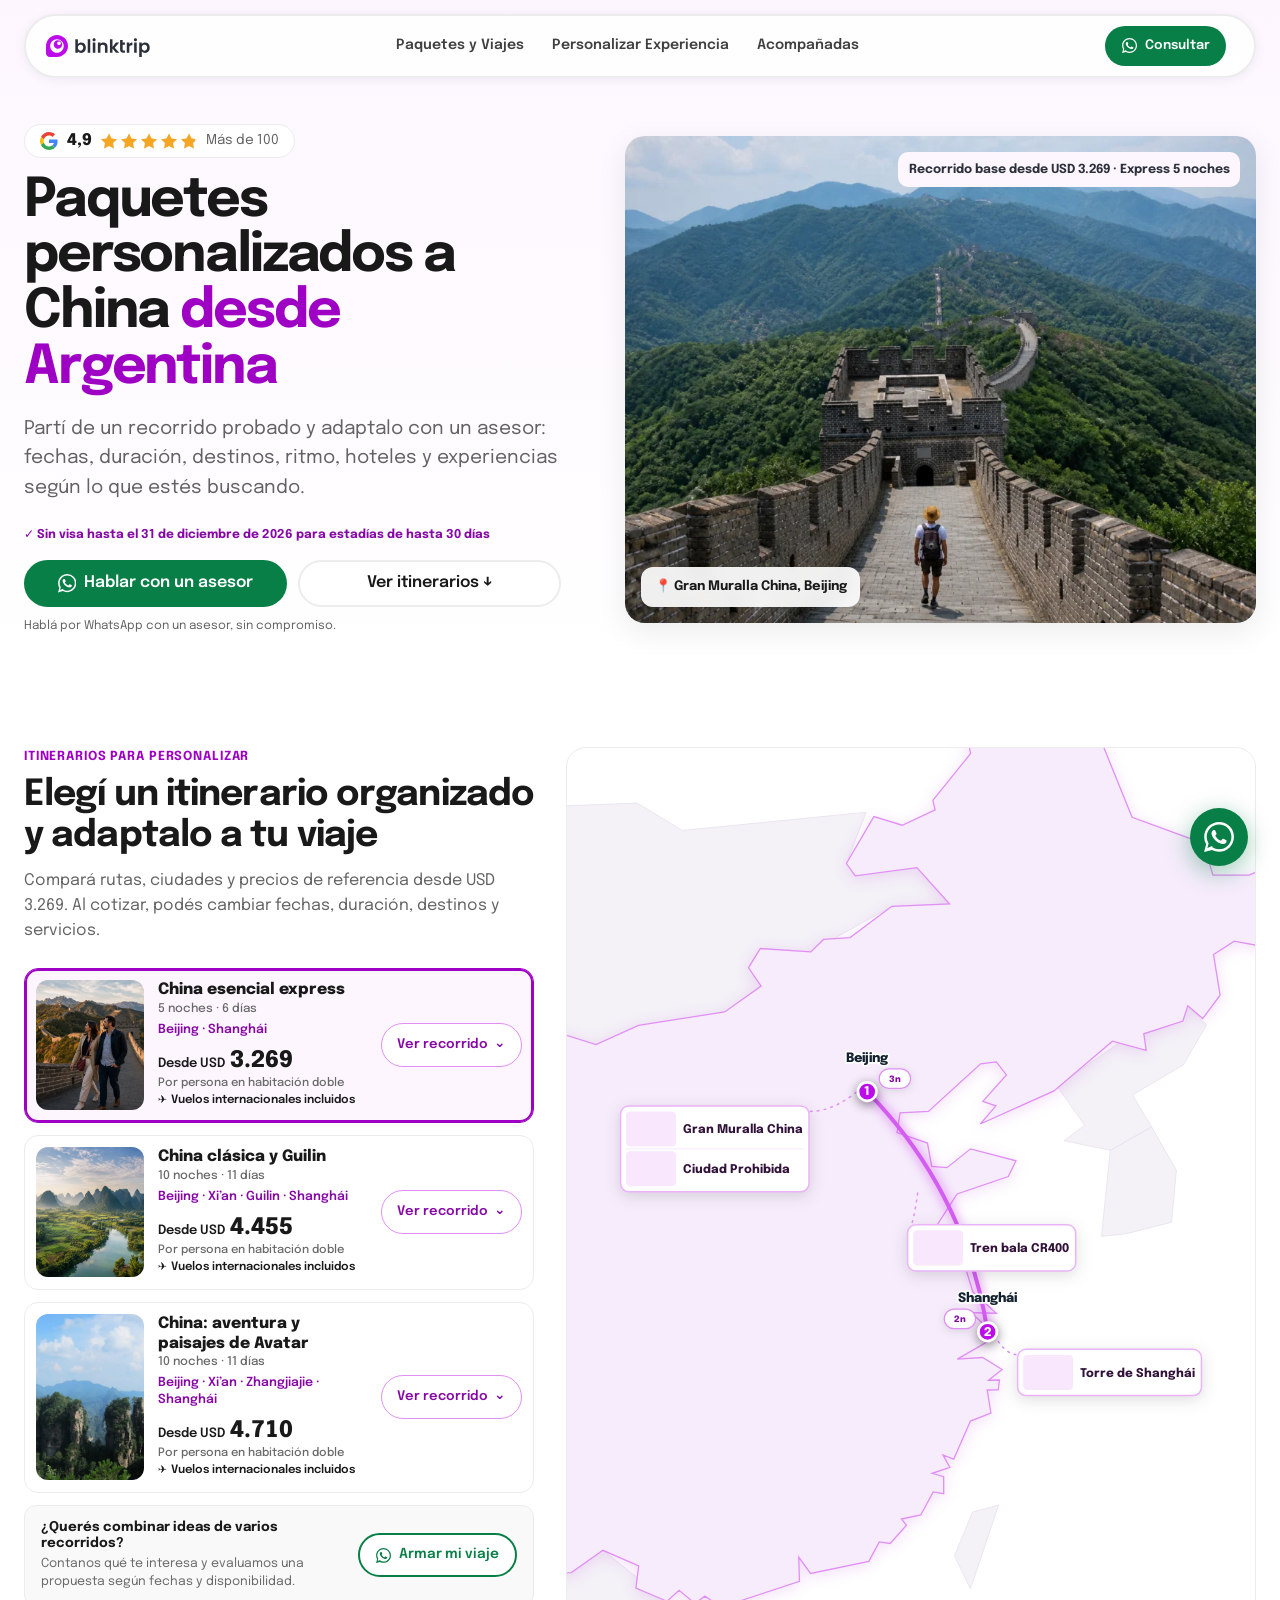
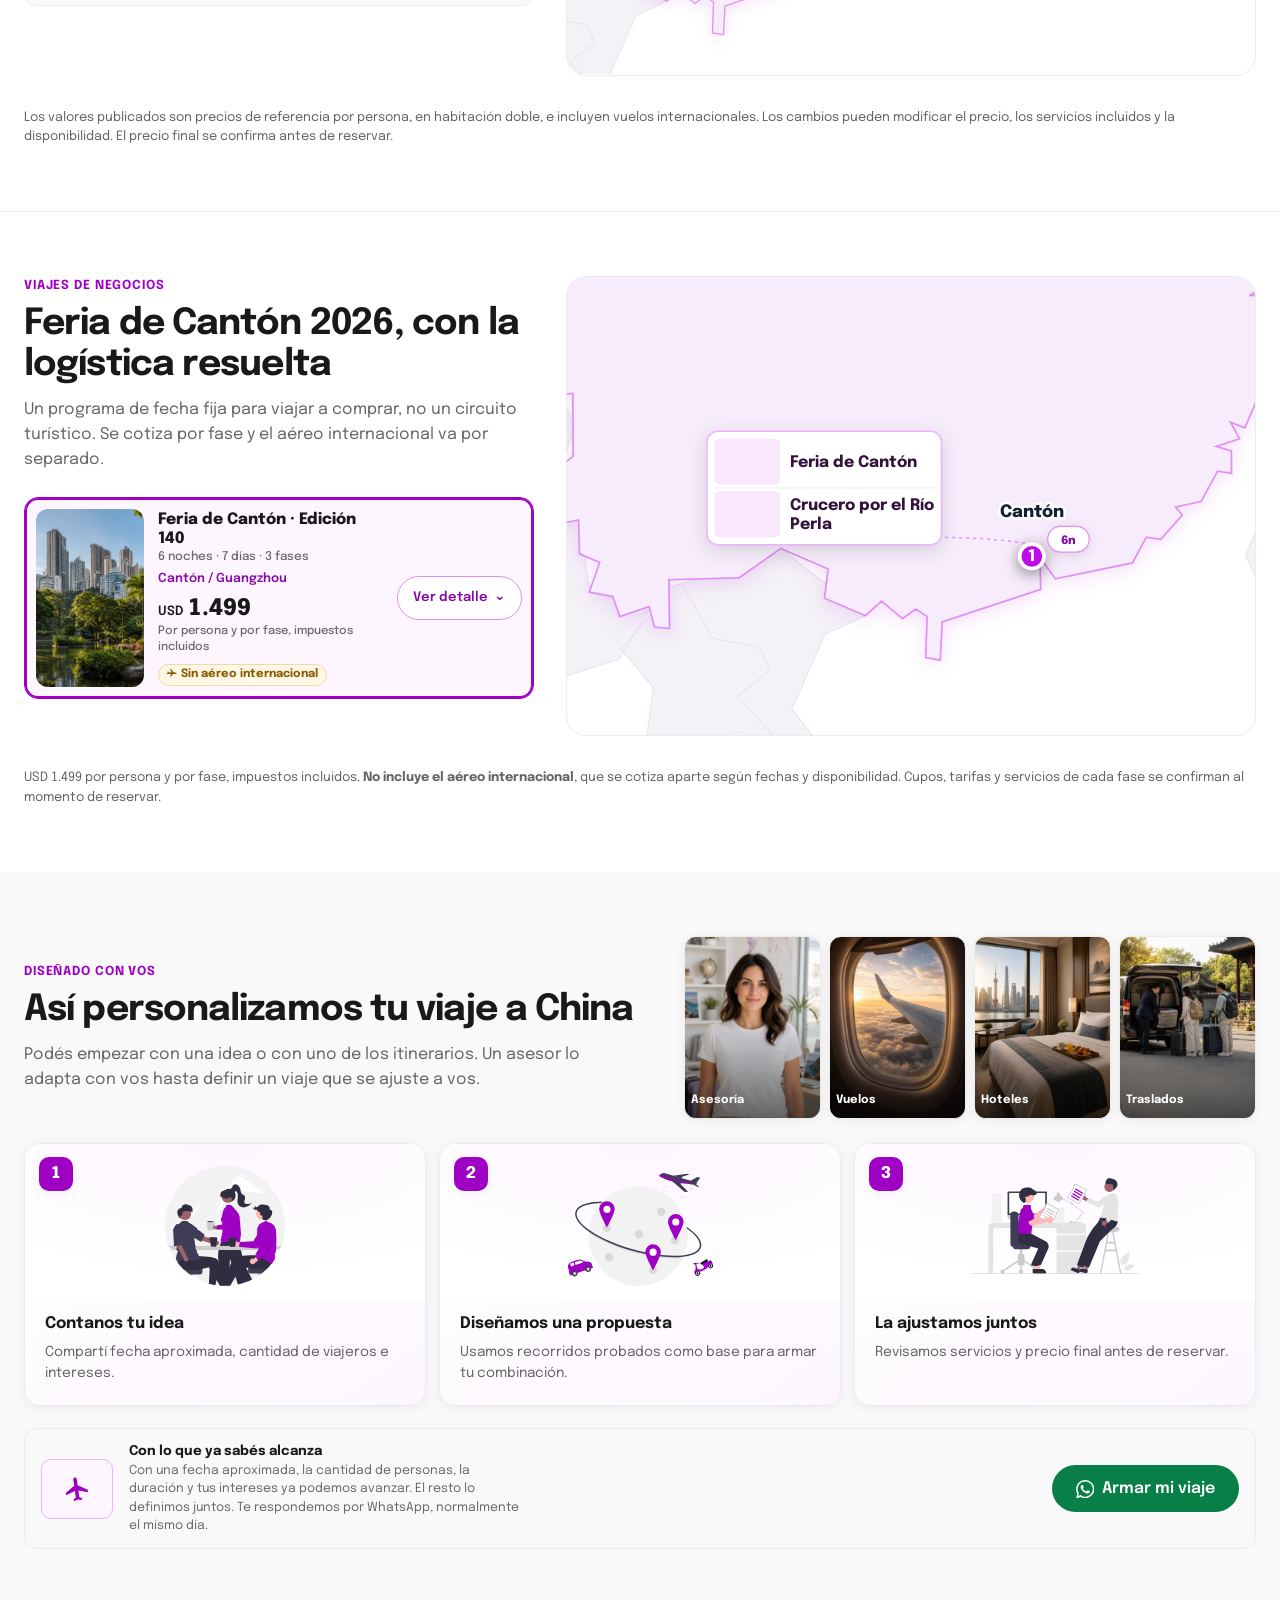
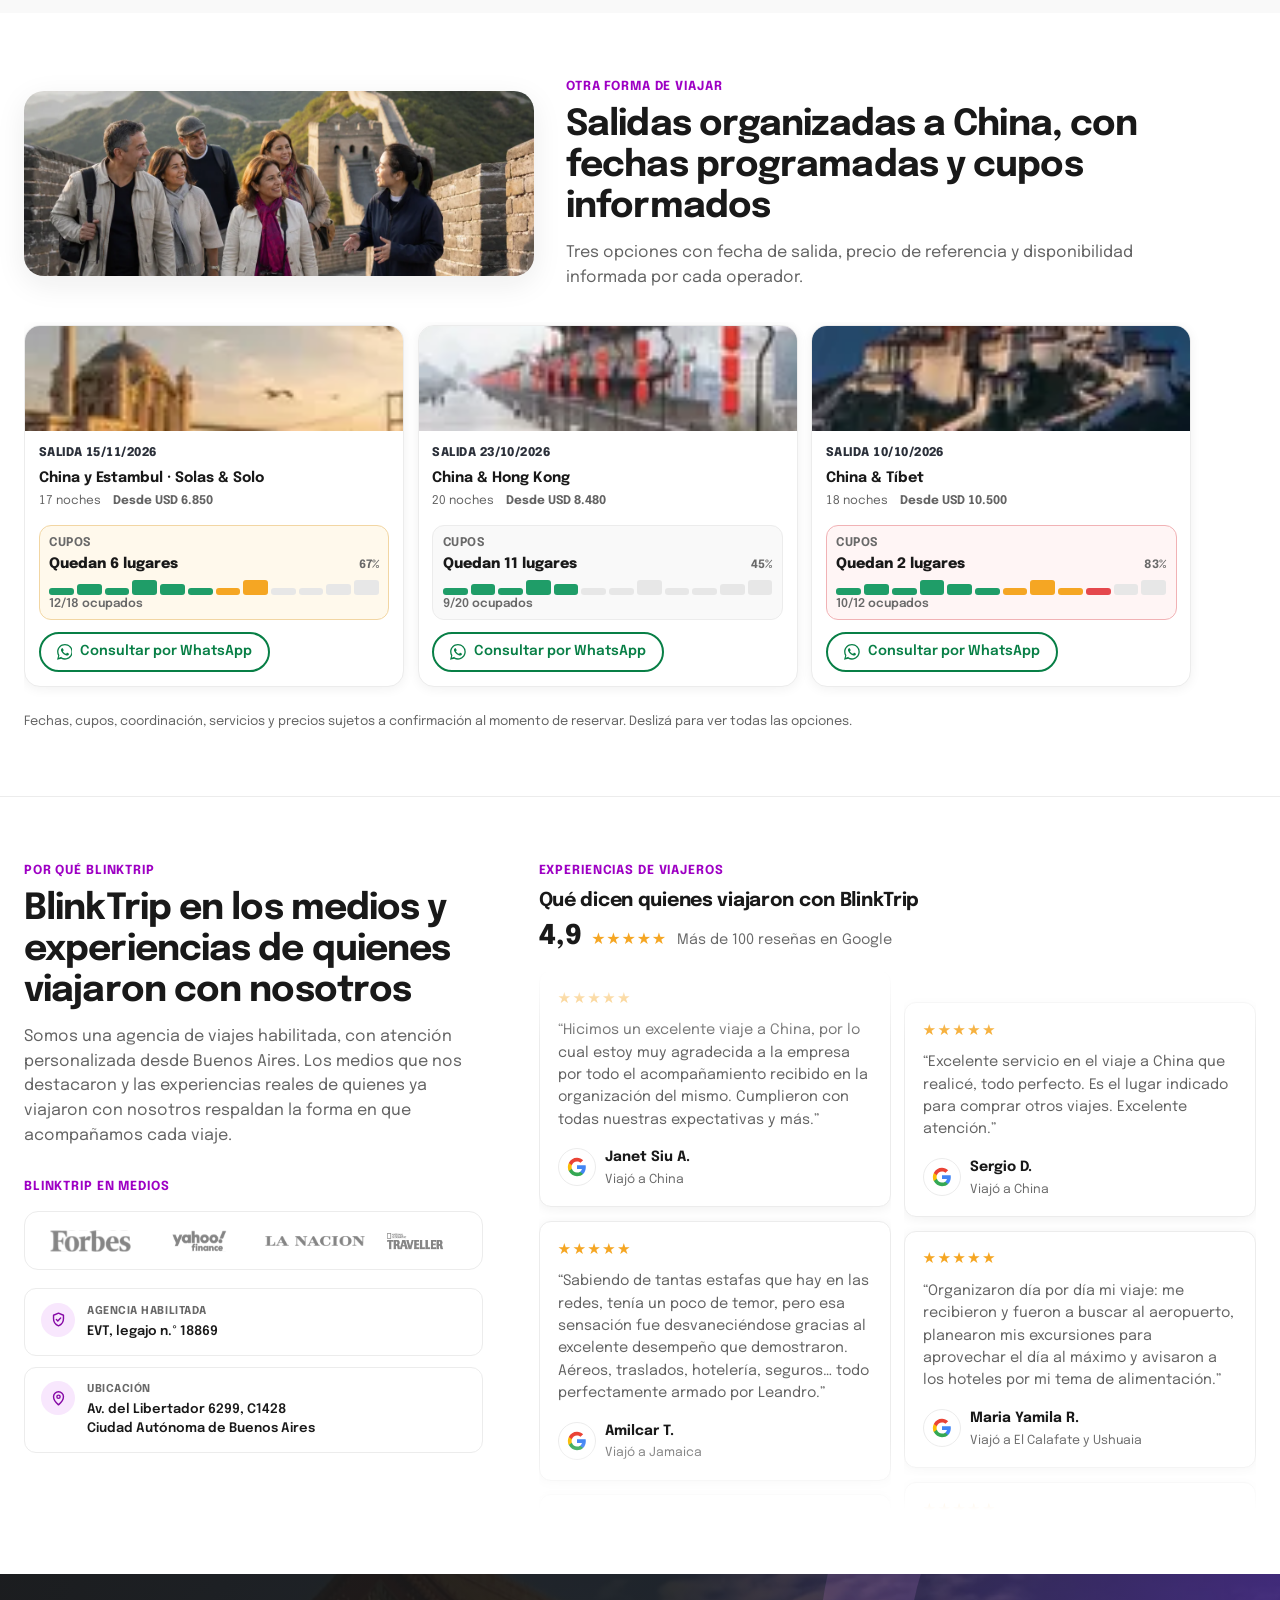
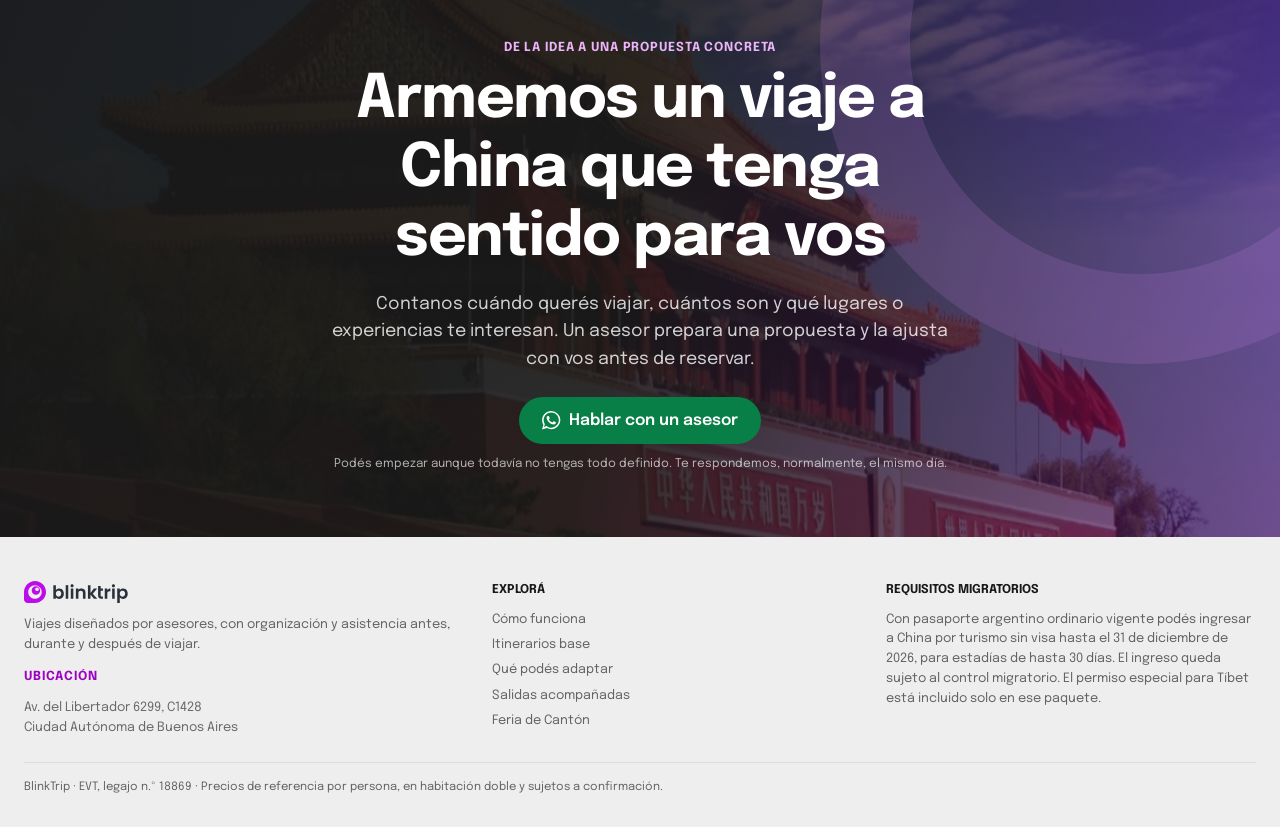
==== commit c7ddb6f5: "Quitar las salidas acompañadas del 03/10 ya vencidas Se sacan de la lista destacada China & encuentr" ====
--- a/public/index.html
+++ b/public/index.html
@@ -422,7 +422,7 @@
                 informados
               </h2>
               <p class="section-lead">
-                Cinco opciones con fecha de salida, precio de referencia y
+                Tres opciones con fecha de salida, precio de referencia y
                 disponibilidad informada por cada operador.
               </p>
             </div>
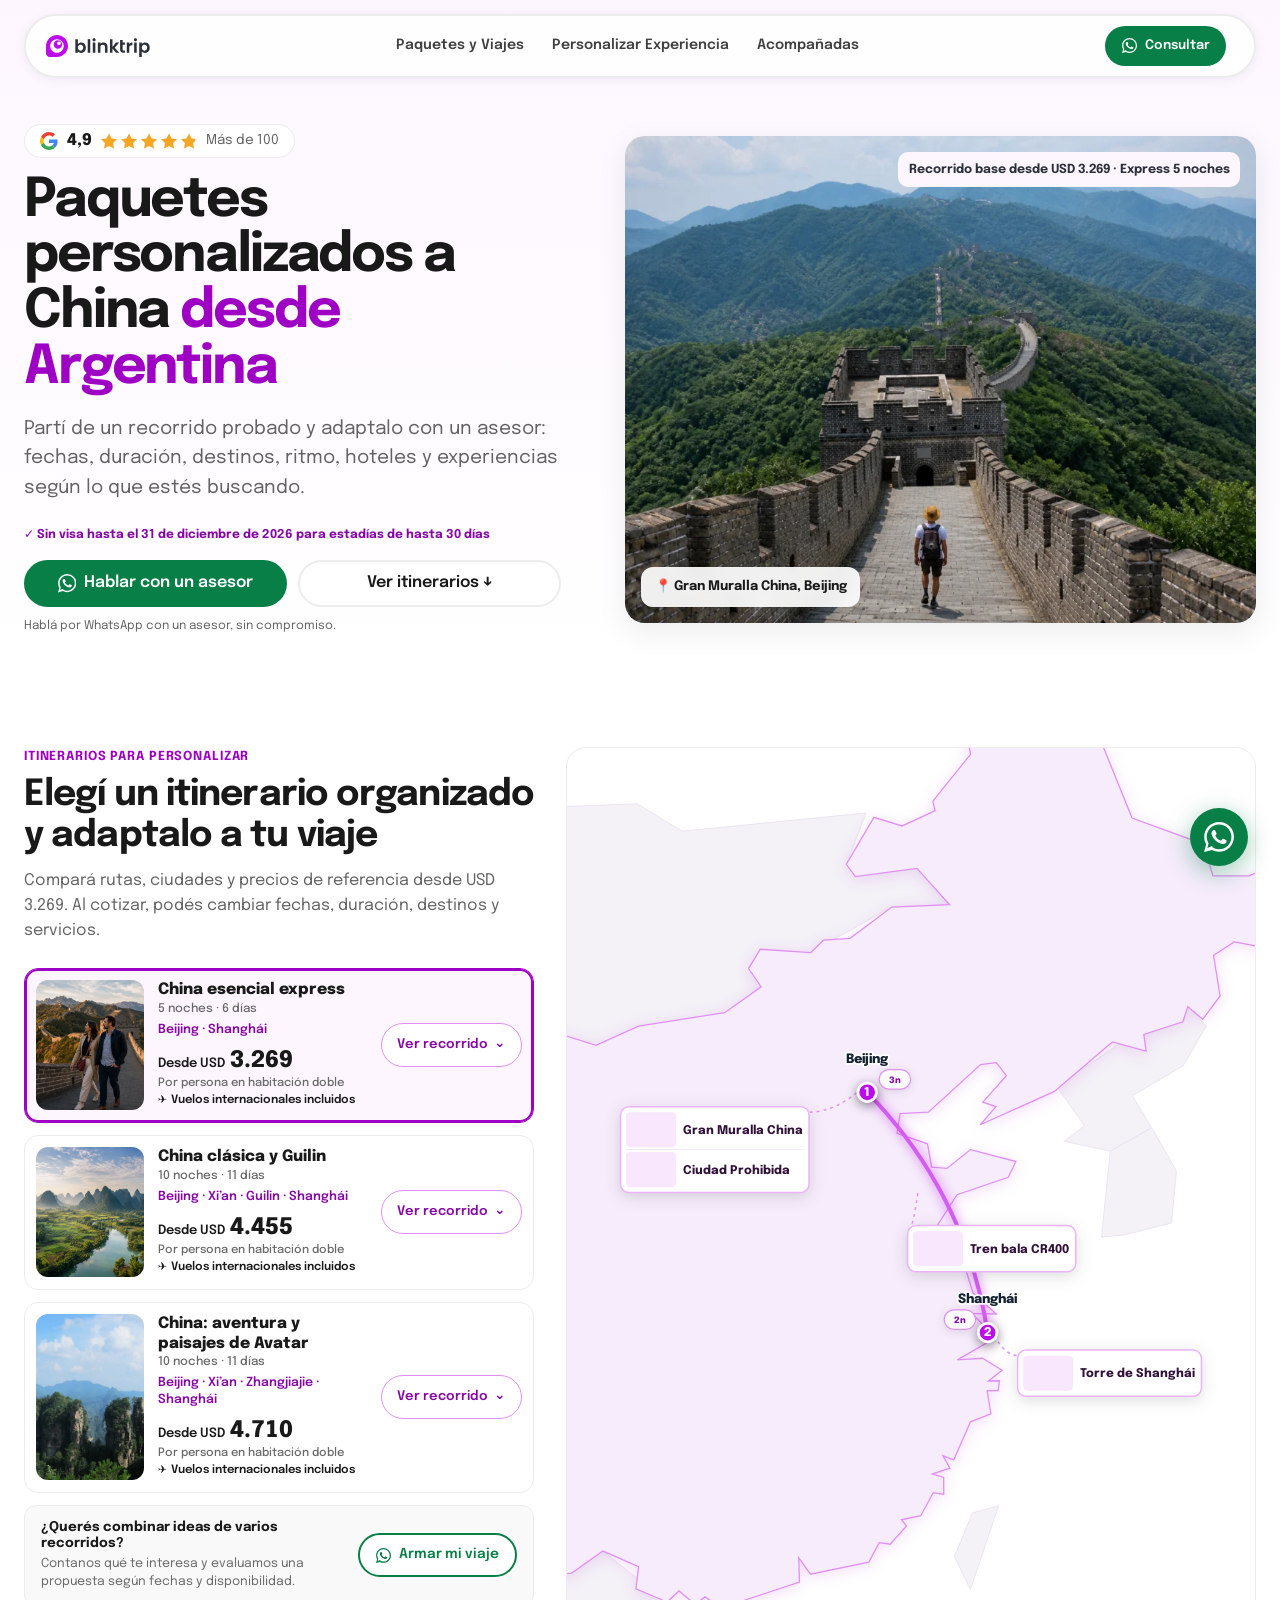
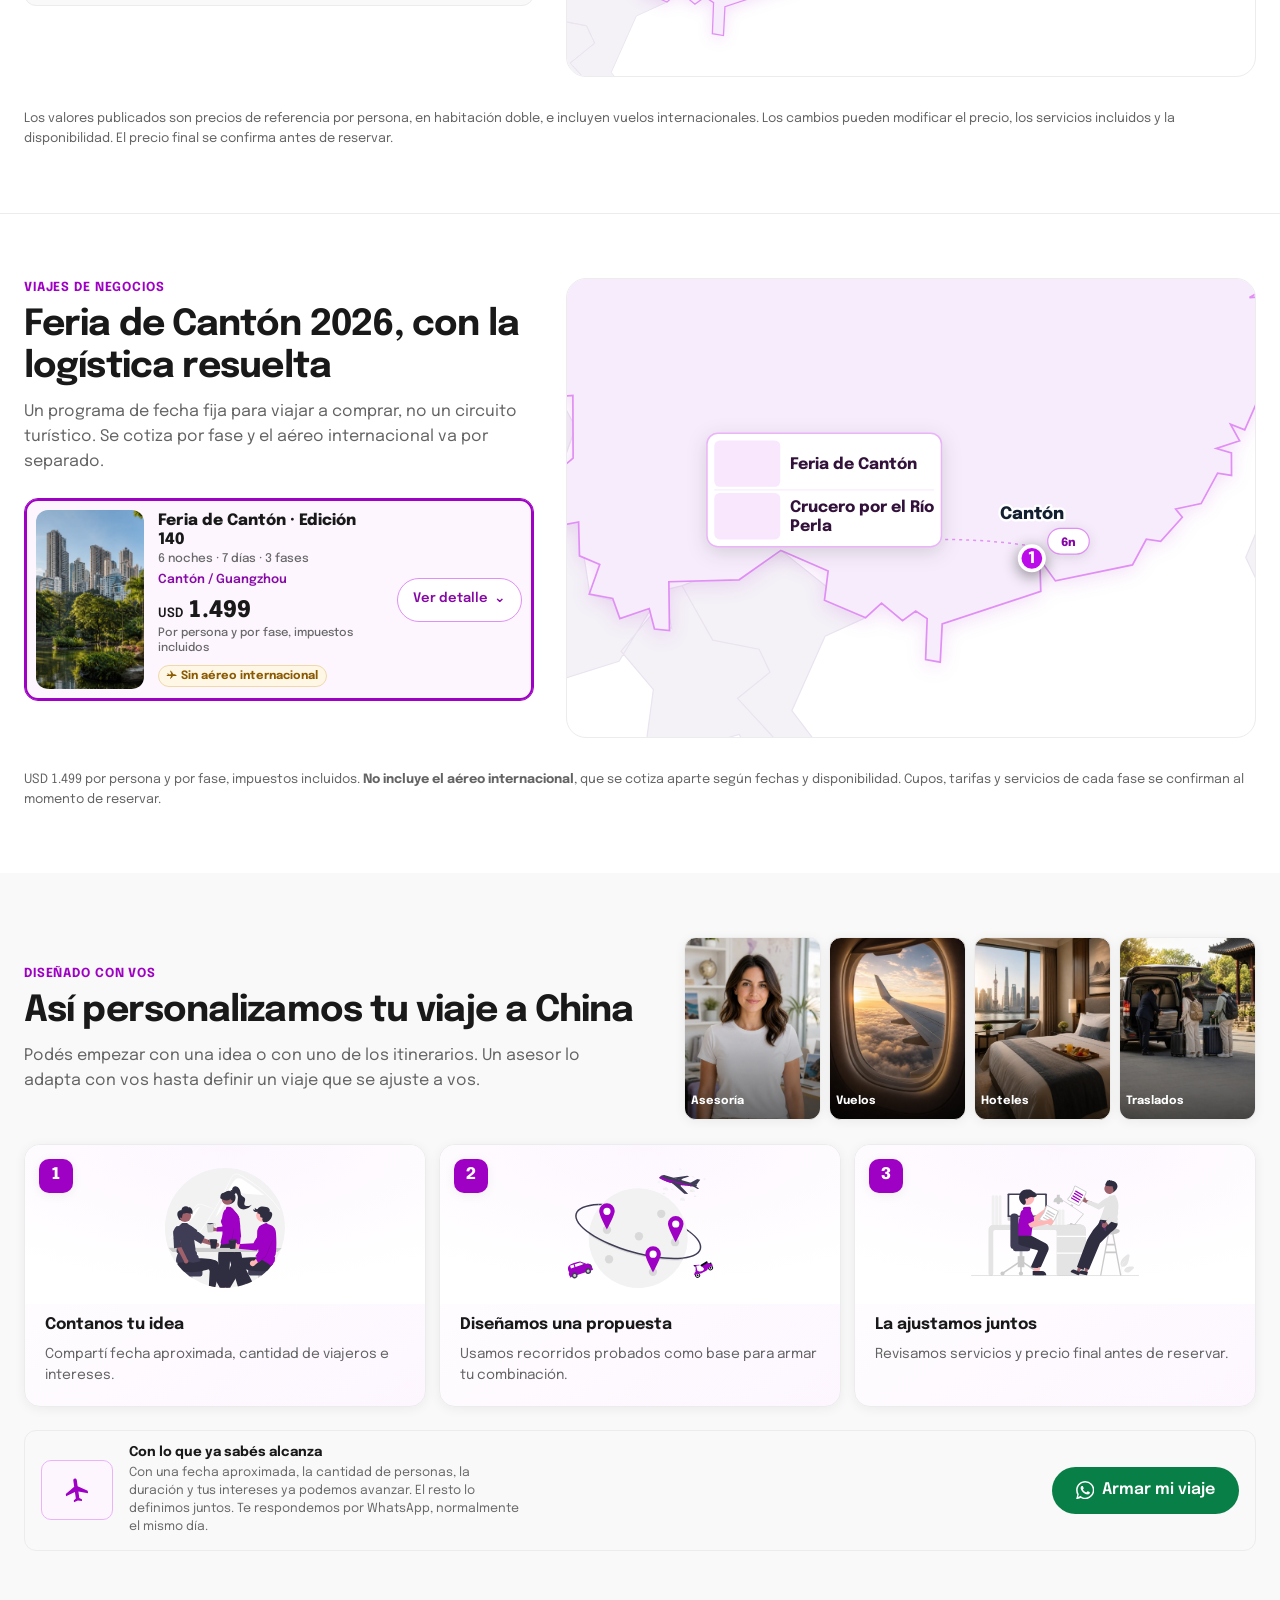
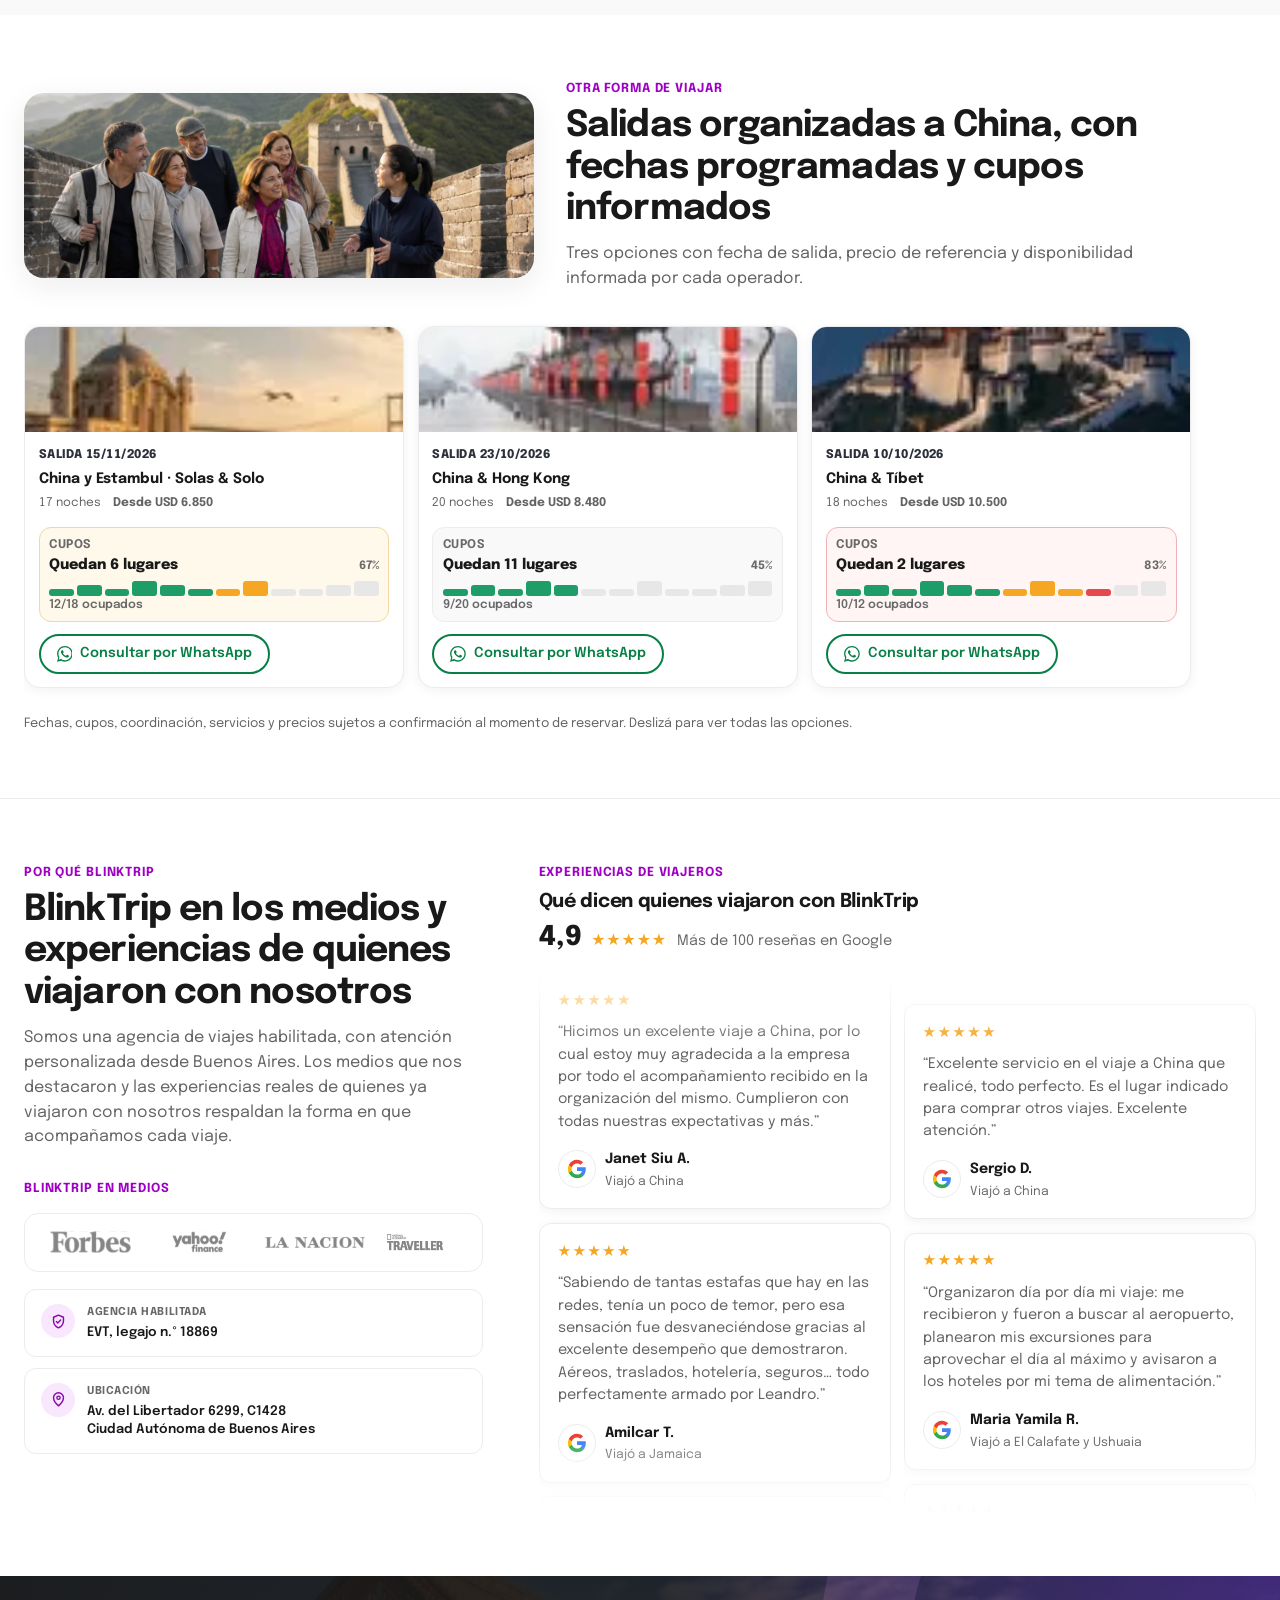
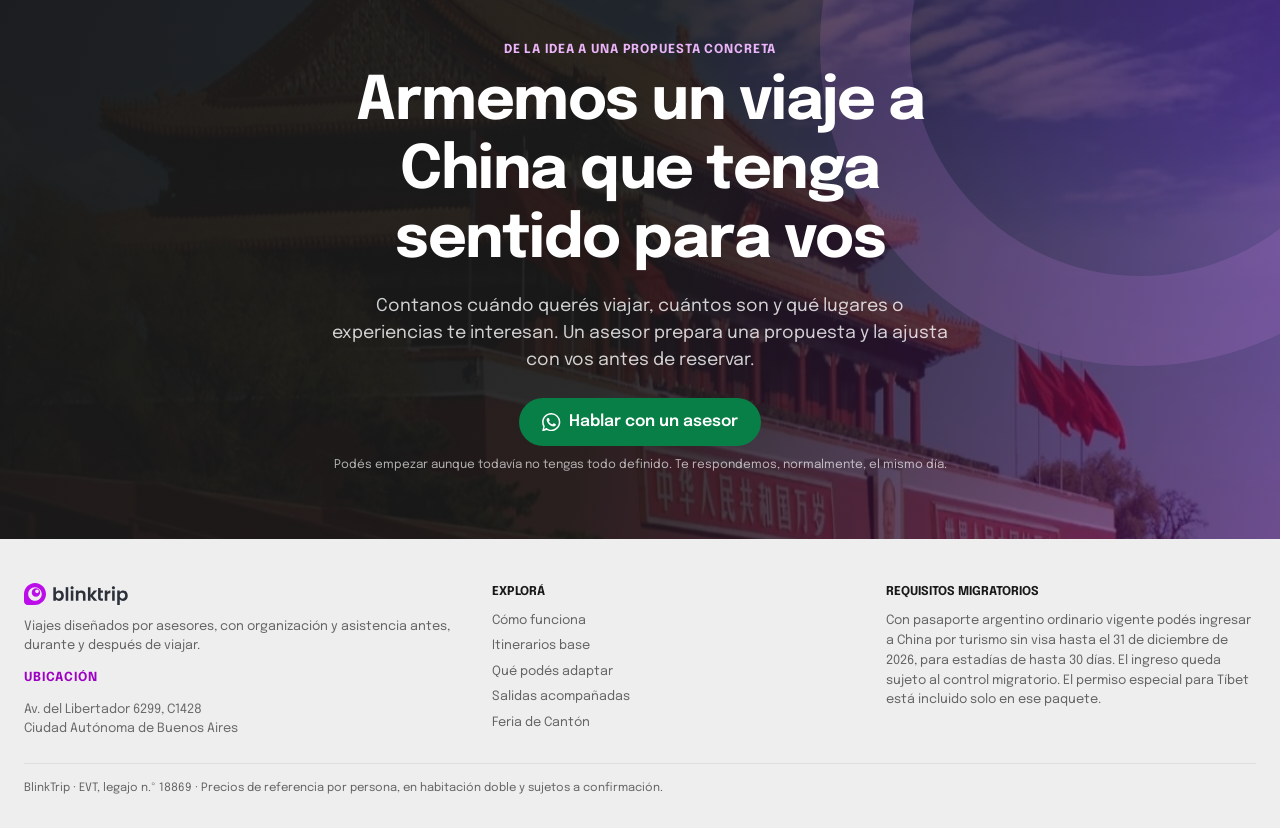
==== commit cfab8fe4: "feat: destacar oferta Express en el hero de Precio" ====
--- a/public/index.html
+++ b/public/index.html
@@ -28,7 +28,7 @@
          Sin esto el visitante que ya estuvo puede seguir viendo la versión
          anterior. El href del preload y el del stylesheet deben coincidir
          exactamente, o el navegador descarga la hoja dos veces. -->
-    <link rel="preload" as="style" href="landing-china-v3.css?v=20260907m" />
+    <link rel="preload" as="style" href="landing-china-v3.css?v=20261006a" />
     <link rel="preconnect" href="https://fonts.googleapis.com" />
     <link rel="preconnect" href="https://fonts.gstatic.com" crossorigin />
     <link
@@ -42,7 +42,7 @@
         href="https://fonts.googleapis.com/css2?family=Epilogue:wght@400;500;600;700;800&amp;display=swap"
         rel="stylesheet"
     /></noscript>
-    <link rel="stylesheet" href="landing-china-v3.css?v=20260907m" />
+    <link rel="stylesheet" href="landing-china-v3.css?v=20261006a" />
   </head>
   <body>
     <!-- Google Tag Manager (noscript) -->
@@ -190,6 +190,16 @@
                 fechas, duración, destinos, ritmo, hoteles y experiencias según
                 lo que estés buscando.
               </p>
+              <aside class="hero-offer" id="heroOffer" hidden>
+                <p class="hero-offer-kicker" id="heroOfferKicker"></p>
+                <p class="hero-offer-price">
+                  <strong class="hero-offer-amount" id="heroOfferAmount"></strong
+                  ><span class="hero-offer-unit" id="heroOfferUnit"></span>
+                </p>
+                <p class="hero-offer-flights" id="heroOfferFlights"></p>
+                <p class="hero-offer-stay" id="heroOfferStay"></p>
+                <p class="hero-offer-note" id="heroOfferNote"></p>
+              </aside>
               <span class="visa-badge"
                 >✓ Sin visa hasta el 31 de diciembre de 2026 para estadías de
                 hasta 30 días</span
@@ -220,7 +230,7 @@
               </p>
             </div>
             <div class="hero-media">
-              <b class="offer-sum-overlay"
+              <b class="offer-sum-overlay" id="heroPriceOverlay"
                 >Recorrido base desde USD 3.269 · Express 5 noches</b
               >
               <img
@@ -777,6 +787,6 @@
       </button>
     </div>
 
-    <script src="landing-china-v3.js?v=20260907g" defer></script>
+    <script src="landing-china-v3.js?v=20261006a" defer></script>
   </body>
 </html>
--- a/public/landing-china-v3.css
+++ b/public/landing-china-v3.css
@@ -288,6 +288,70 @@
       .hero .sub b {
         color: var(--ink);
       }
+      .hero .sub:has(+ .hero-offer:not([hidden])) {
+        margin-bottom: 0.7rem;
+      }
+      .hero-offer[hidden] {
+        display: none !important;
+      }
+      .hero-offer {
+        display: flex;
+        flex-direction: column;
+        align-items: flex-start;
+        gap: 0.15rem;
+        max-width: 36rem;
+        margin: 0 0 0.95rem;
+      }
+      .hero-offer-kicker,
+      .hero-offer-flights,
+      .hero-offer-stay,
+      .hero-offer-note {
+        max-width: 100%;
+        overflow-wrap: break-word;
+      }
+      .hero-offer-kicker {
+        font-size: 0.75rem;
+        font-weight: 600;
+        line-height: 1.35;
+        color: var(--muted);
+      }
+      .hero-offer-price {
+        display: flex;
+        flex-wrap: wrap;
+        align-items: baseline;
+        gap: 0.15rem 0.5rem;
+        max-width: 100%;
+        margin: 0.1rem 0 0.15rem;
+      }
+      .hero-offer-amount {
+        font-size: clamp(1.7rem, 7vw, 2.35rem);
+        font-weight: 800;
+        line-height: 1.1;
+        letter-spacing: -0.03em;
+        color: var(--ink);
+        font-variant-numeric: tabular-nums;
+        white-space: nowrap;
+      }
+      .hero-offer-unit {
+        font-size: 0.95rem;
+        font-weight: 600;
+        line-height: 1.2;
+        color: var(--soft);
+      }
+      .hero-offer-flights,
+      .hero-offer-stay {
+        font-size: 0.92rem;
+        font-weight: 500;
+        line-height: 1.35;
+        color: var(--soft);
+      }
+      .hero-offer-note {
+        margin-top: 0.15rem;
+        font-size: 0.78rem;
+        font-weight: 500;
+        line-height: 1.4;
+        color: var(--muted);
+      }
       .hero-actions,
       .trust,
       .offer-sums {
@@ -375,6 +439,9 @@
         border-radius: 10px;
         padding: 0.48rem 0.65rem;
         color: var(--soft);
+      }
+      .hero-media .offer-sum-overlay[hidden] {
+        display: none !important;
       }
       .hero-media img {
         width: 100%;
--- a/public/landing-china-v3.css
+++ b/public/landing-china-v3.css
@@ -288,6 +288,70 @@
       .hero .sub b {
         color: var(--ink);
       }
+      .hero .sub:has(+ .hero-offer:not([hidden])) {
+        margin-bottom: 0.7rem;
+      }
+      .hero-offer[hidden] {
+        display: none !important;
+      }
+      .hero-offer {
+        display: flex;
+        flex-direction: column;
+        align-items: flex-start;
+        gap: 0.15rem;
+        max-width: 36rem;
+        margin: 0 0 0.95rem;
+      }
+      .hero-offer-kicker,
+      .hero-offer-flights,
+      .hero-offer-stay,
+      .hero-offer-note {
+        max-width: 100%;
+        overflow-wrap: break-word;
+      }
+      .hero-offer-kicker {
+        font-size: 0.75rem;
+        font-weight: 600;
+        line-height: 1.35;
+        color: var(--muted);
+      }
+      .hero-offer-price {
+        display: flex;
+        flex-wrap: wrap;
+        align-items: baseline;
+        gap: 0.15rem 0.5rem;
+        max-width: 100%;
+        margin: 0.1rem 0 0.15rem;
+      }
+      .hero-offer-amount {
+        font-size: clamp(1.7rem, 7vw, 2.35rem);
+        font-weight: 800;
+        line-height: 1.1;
+        letter-spacing: -0.03em;
+        color: var(--ink);
+        font-variant-numeric: tabular-nums;
+        white-space: nowrap;
+      }
+      .hero-offer-unit {
+        font-size: 0.95rem;
+        font-weight: 600;
+        line-height: 1.2;
+        color: var(--soft);
+      }
+      .hero-offer-flights,
+      .hero-offer-stay {
+        font-size: 0.92rem;
+        font-weight: 500;
+        line-height: 1.35;
+        color: var(--soft);
+      }
+      .hero-offer-note {
+        margin-top: 0.15rem;
+        font-size: 0.78rem;
+        font-weight: 500;
+        line-height: 1.4;
+        color: var(--muted);
+      }
       .hero-actions,
       .trust,
       .offer-sums {
@@ -375,6 +439,9 @@
         border-radius: 10px;
         padding: 0.48rem 0.65rem;
         color: var(--soft);
+      }
+      .hero-media .offer-sum-overlay[hidden] {
+        display: none !important;
       }
       .hero-media img {
         width: 100%;
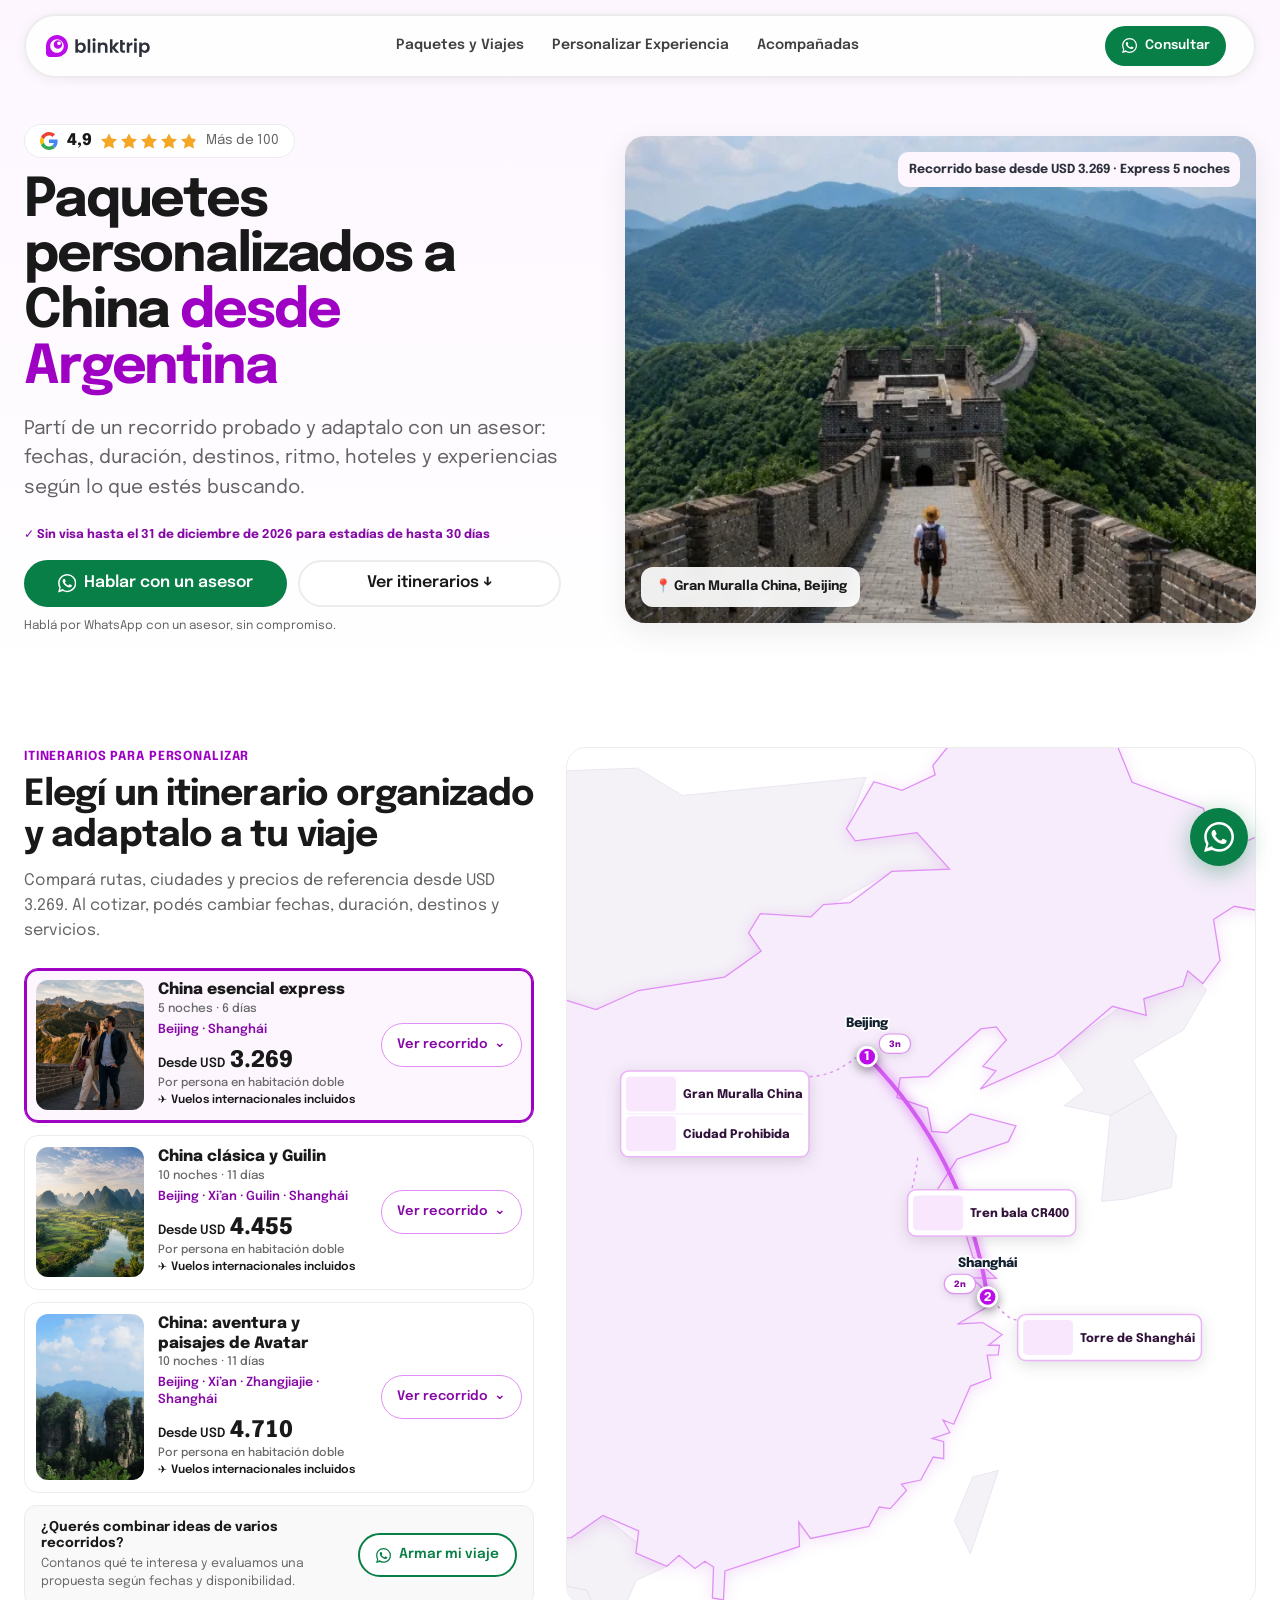
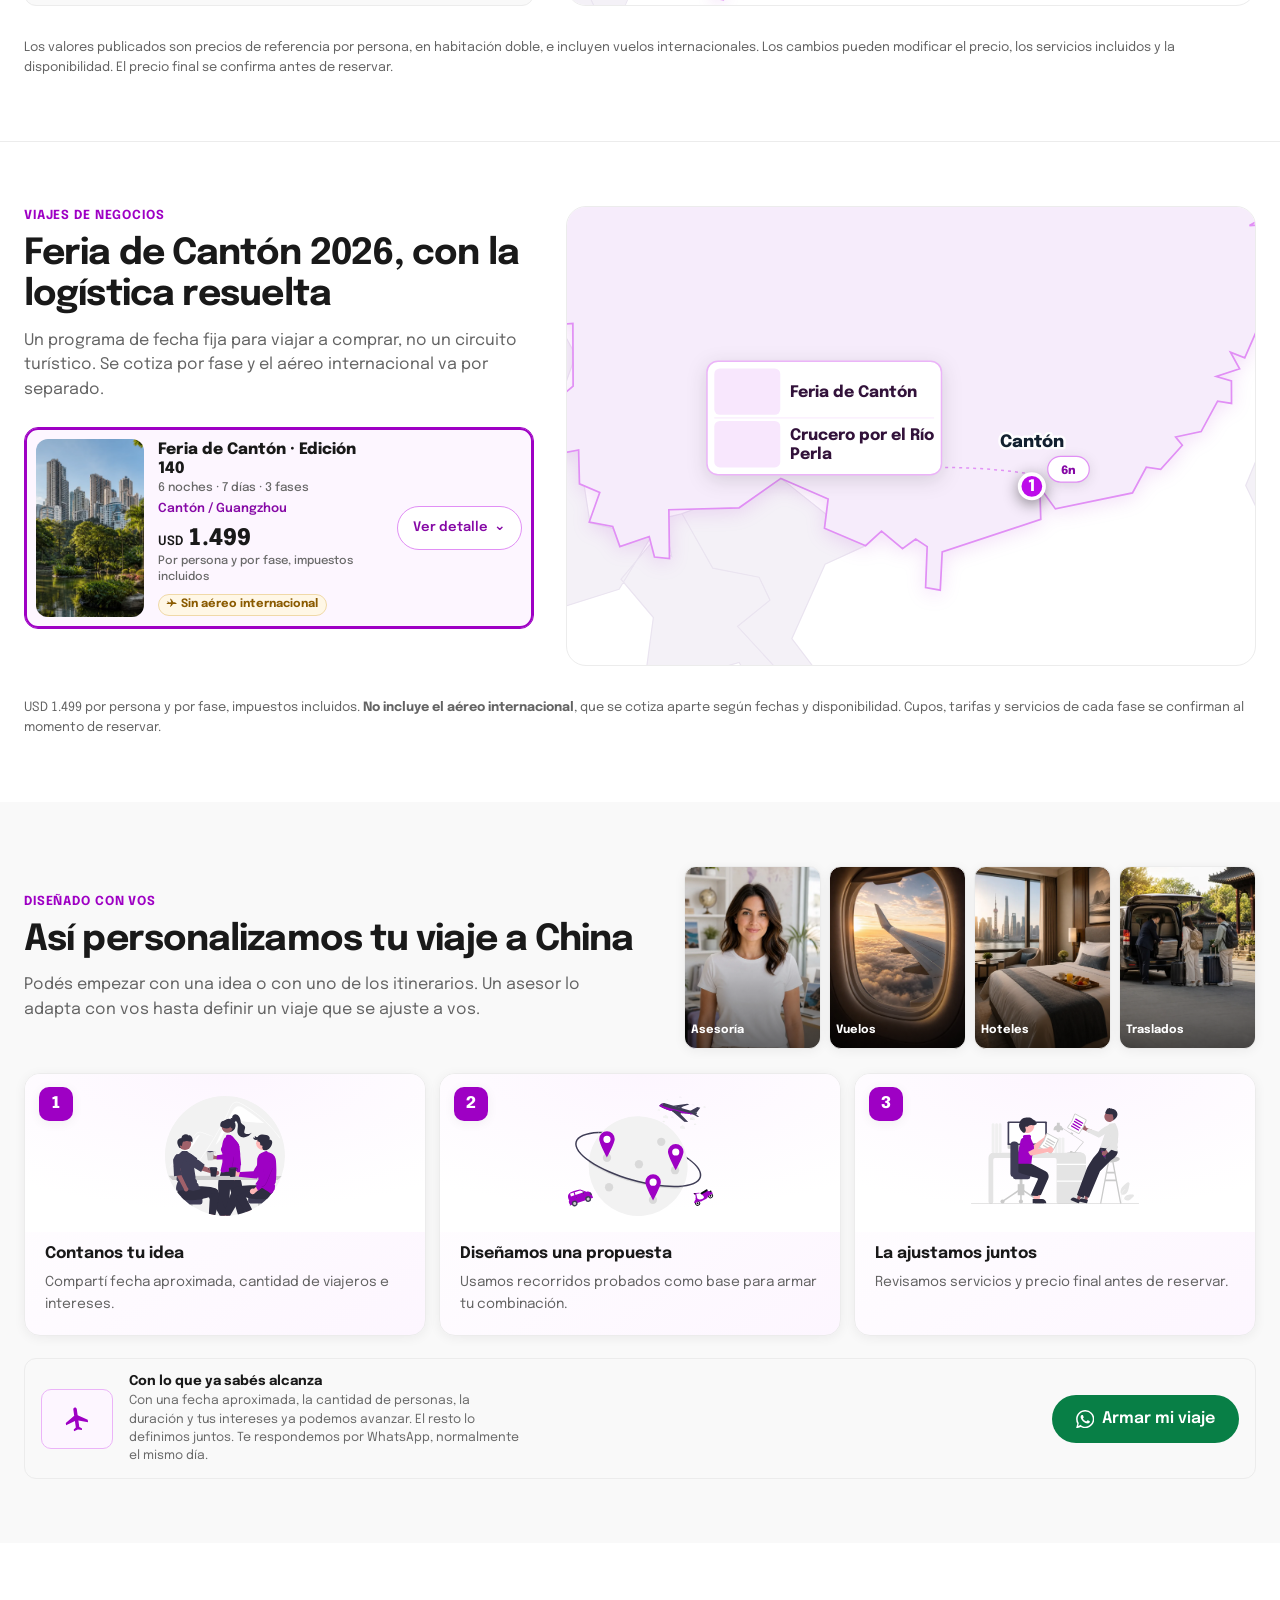
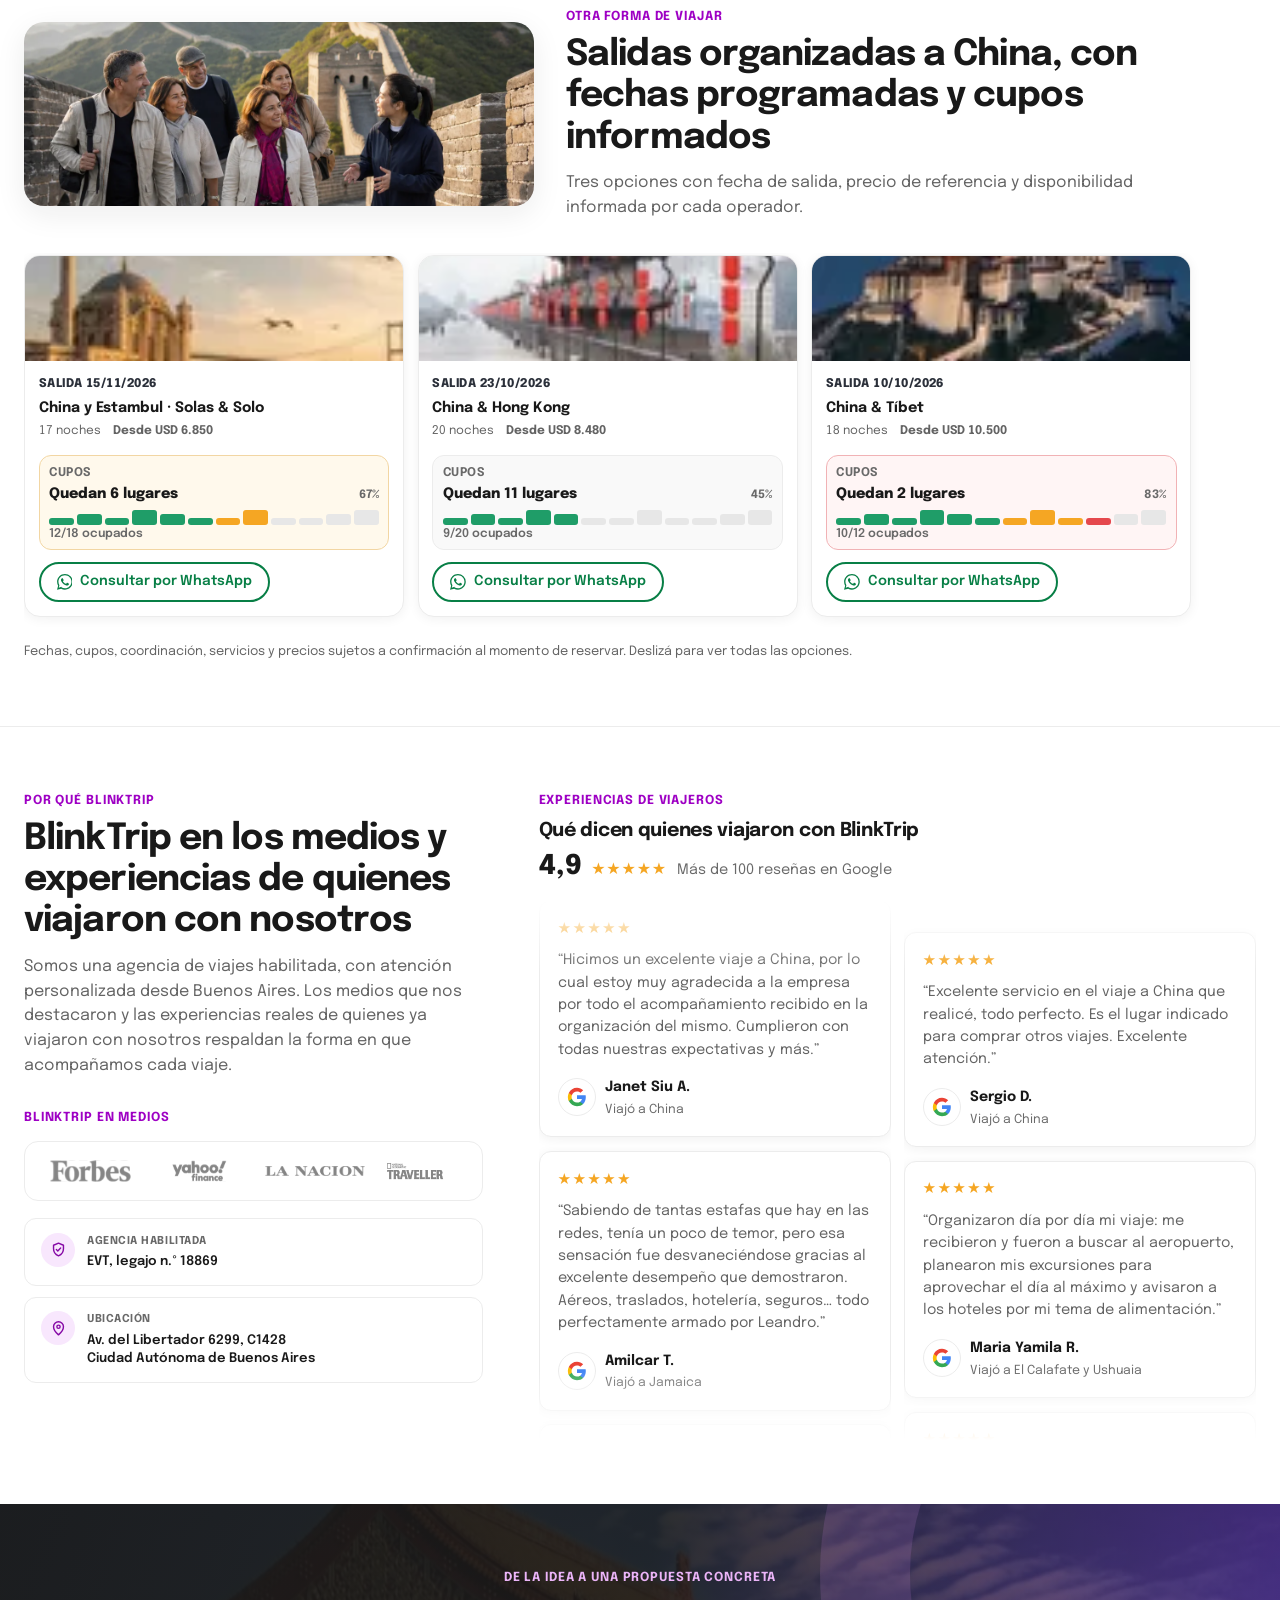
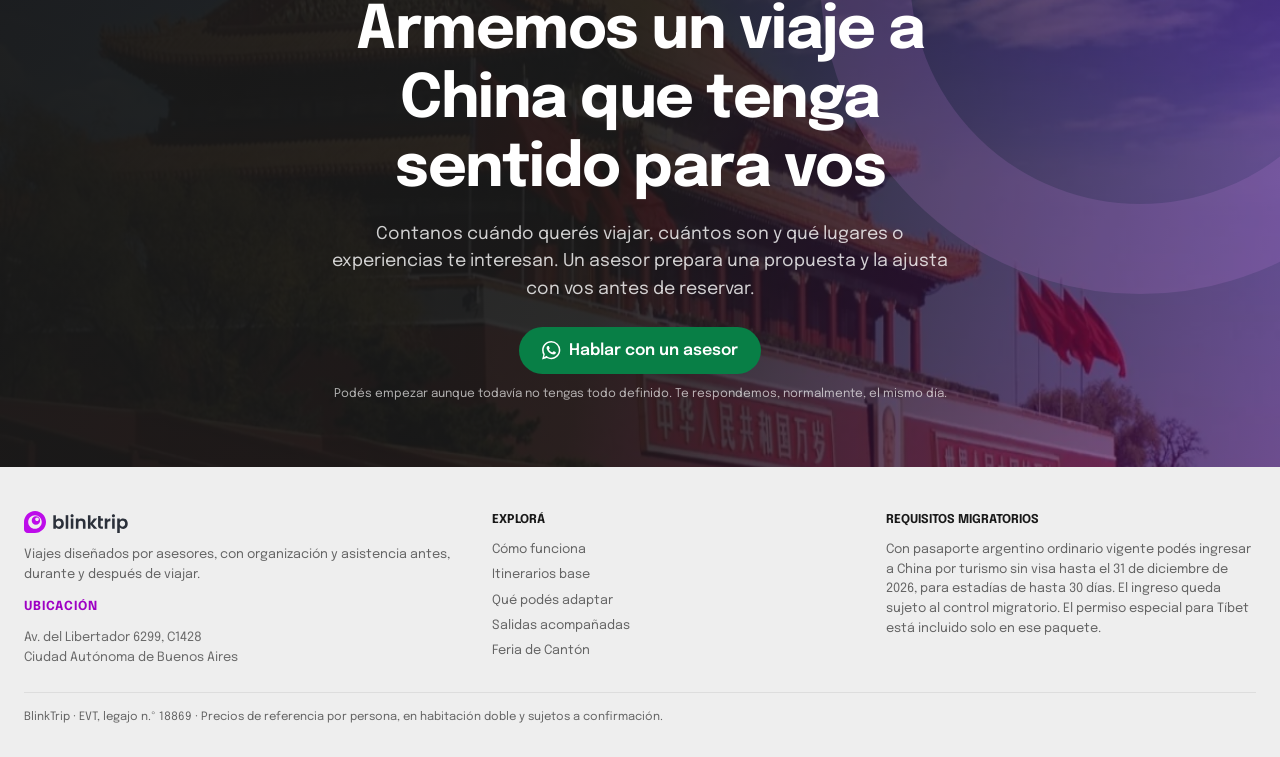
==== commit 48a4ebc7: "fix: retirar menciones de financiación de la landing" ====
--- a/public/index.html
+++ b/public/index.html
@@ -787,6 +787,6 @@
       </button>
     </div>
 
-    <script src="landing-china-v3.js?v=20261006a" defer></script>
+    <script src="landing-china-v3.js?v=20261006b" defer></script>
   </body>
 </html>
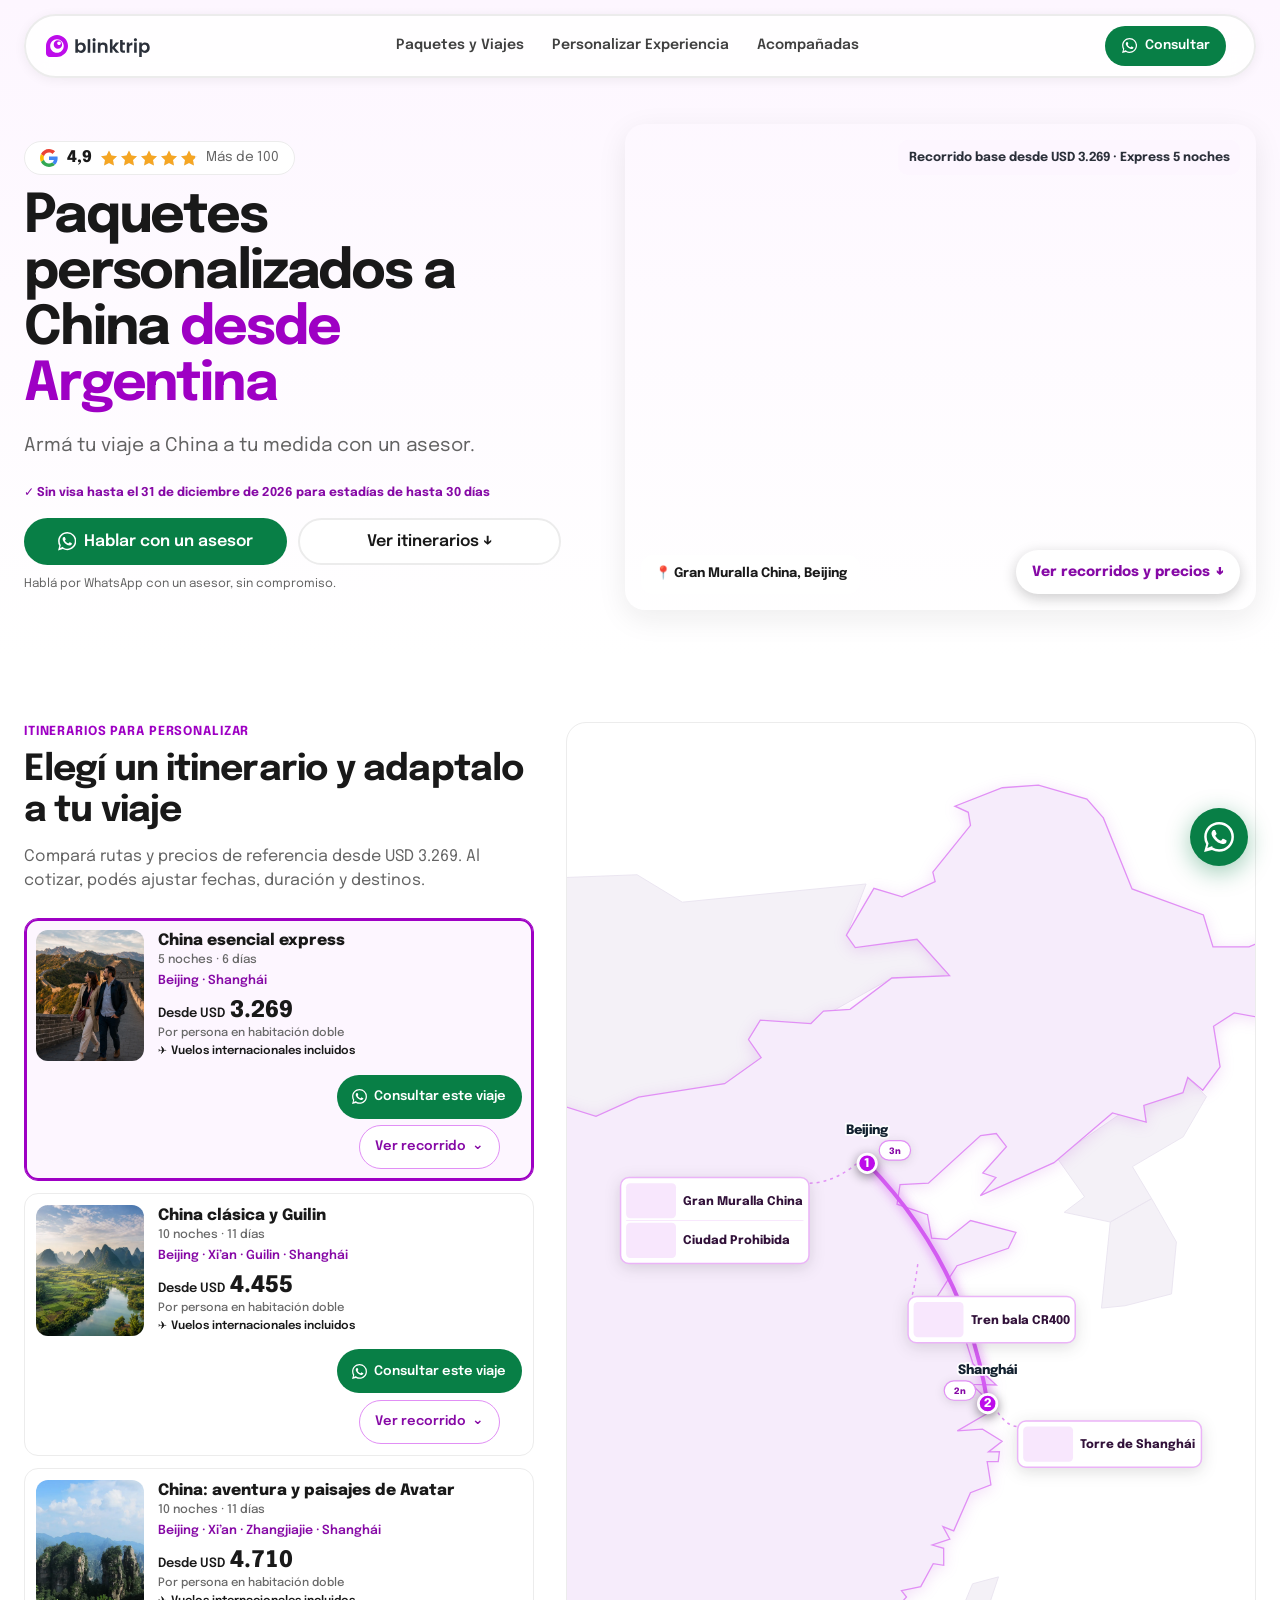
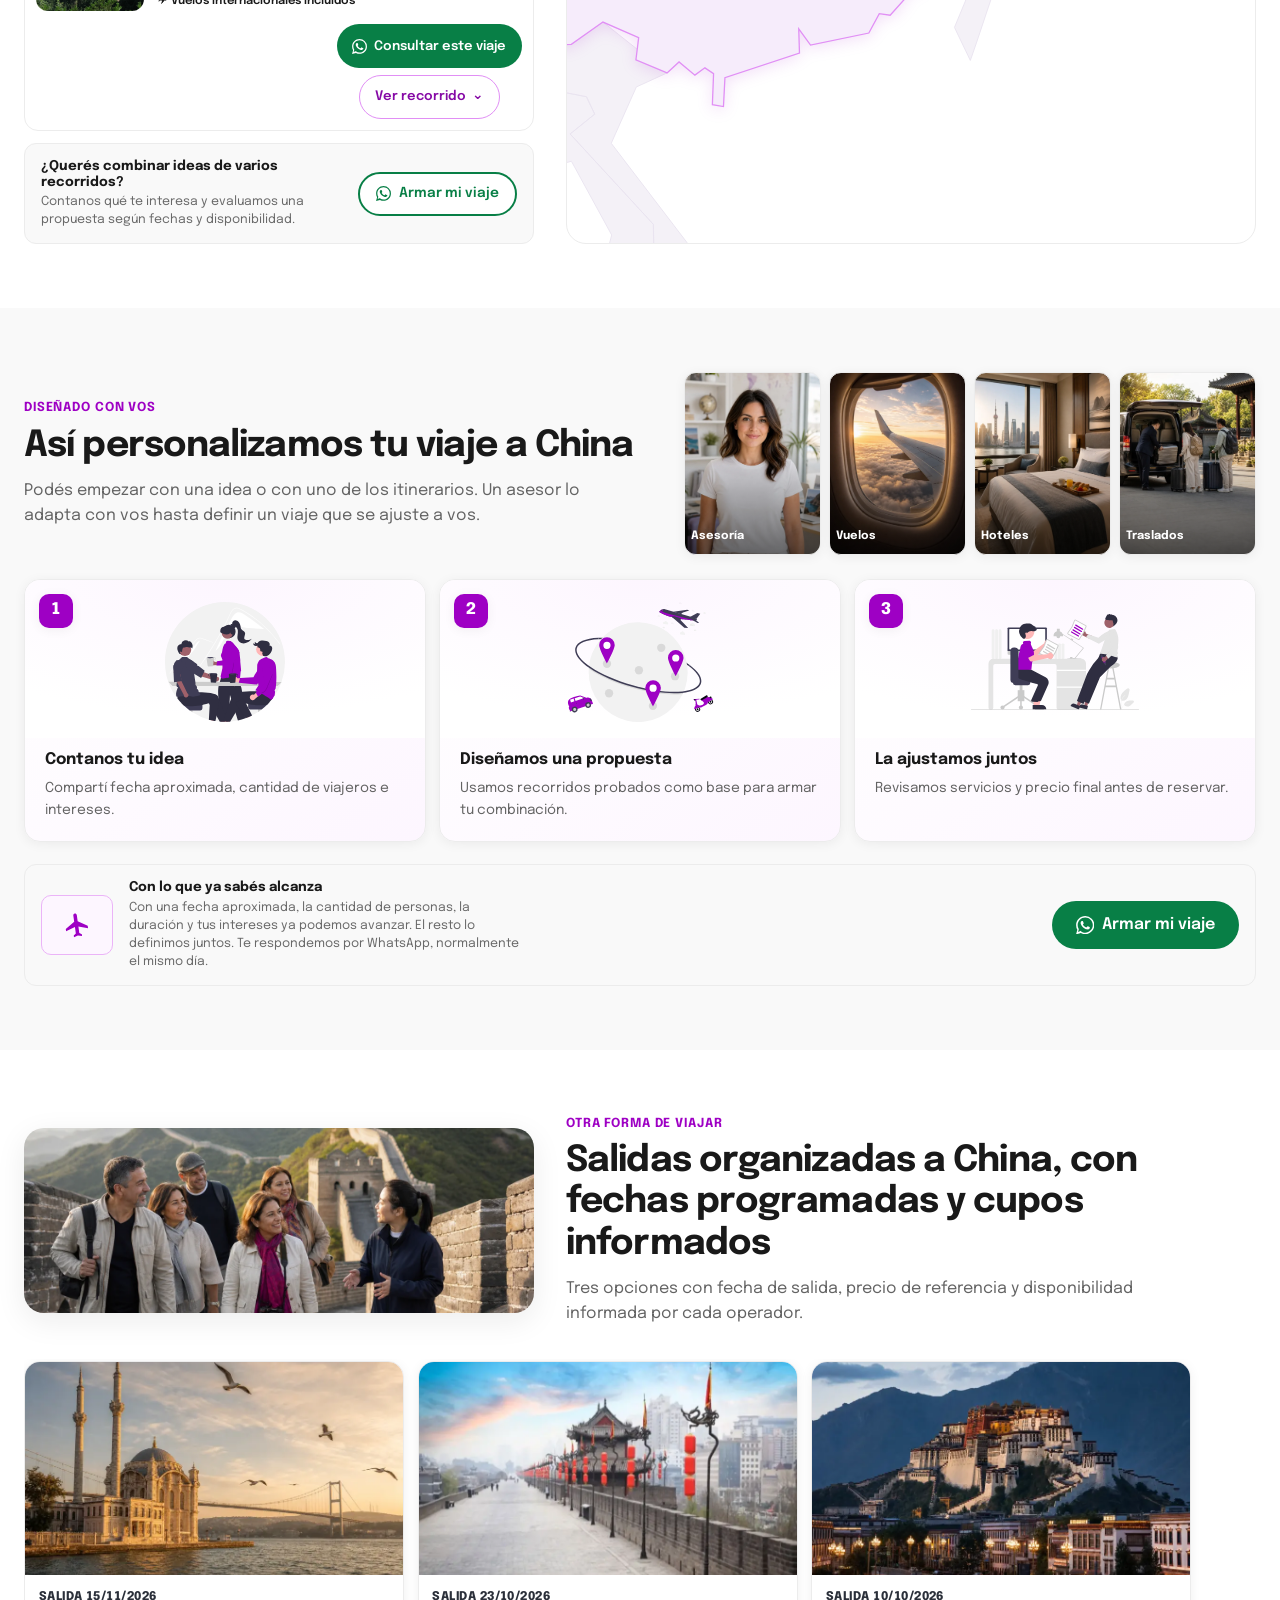
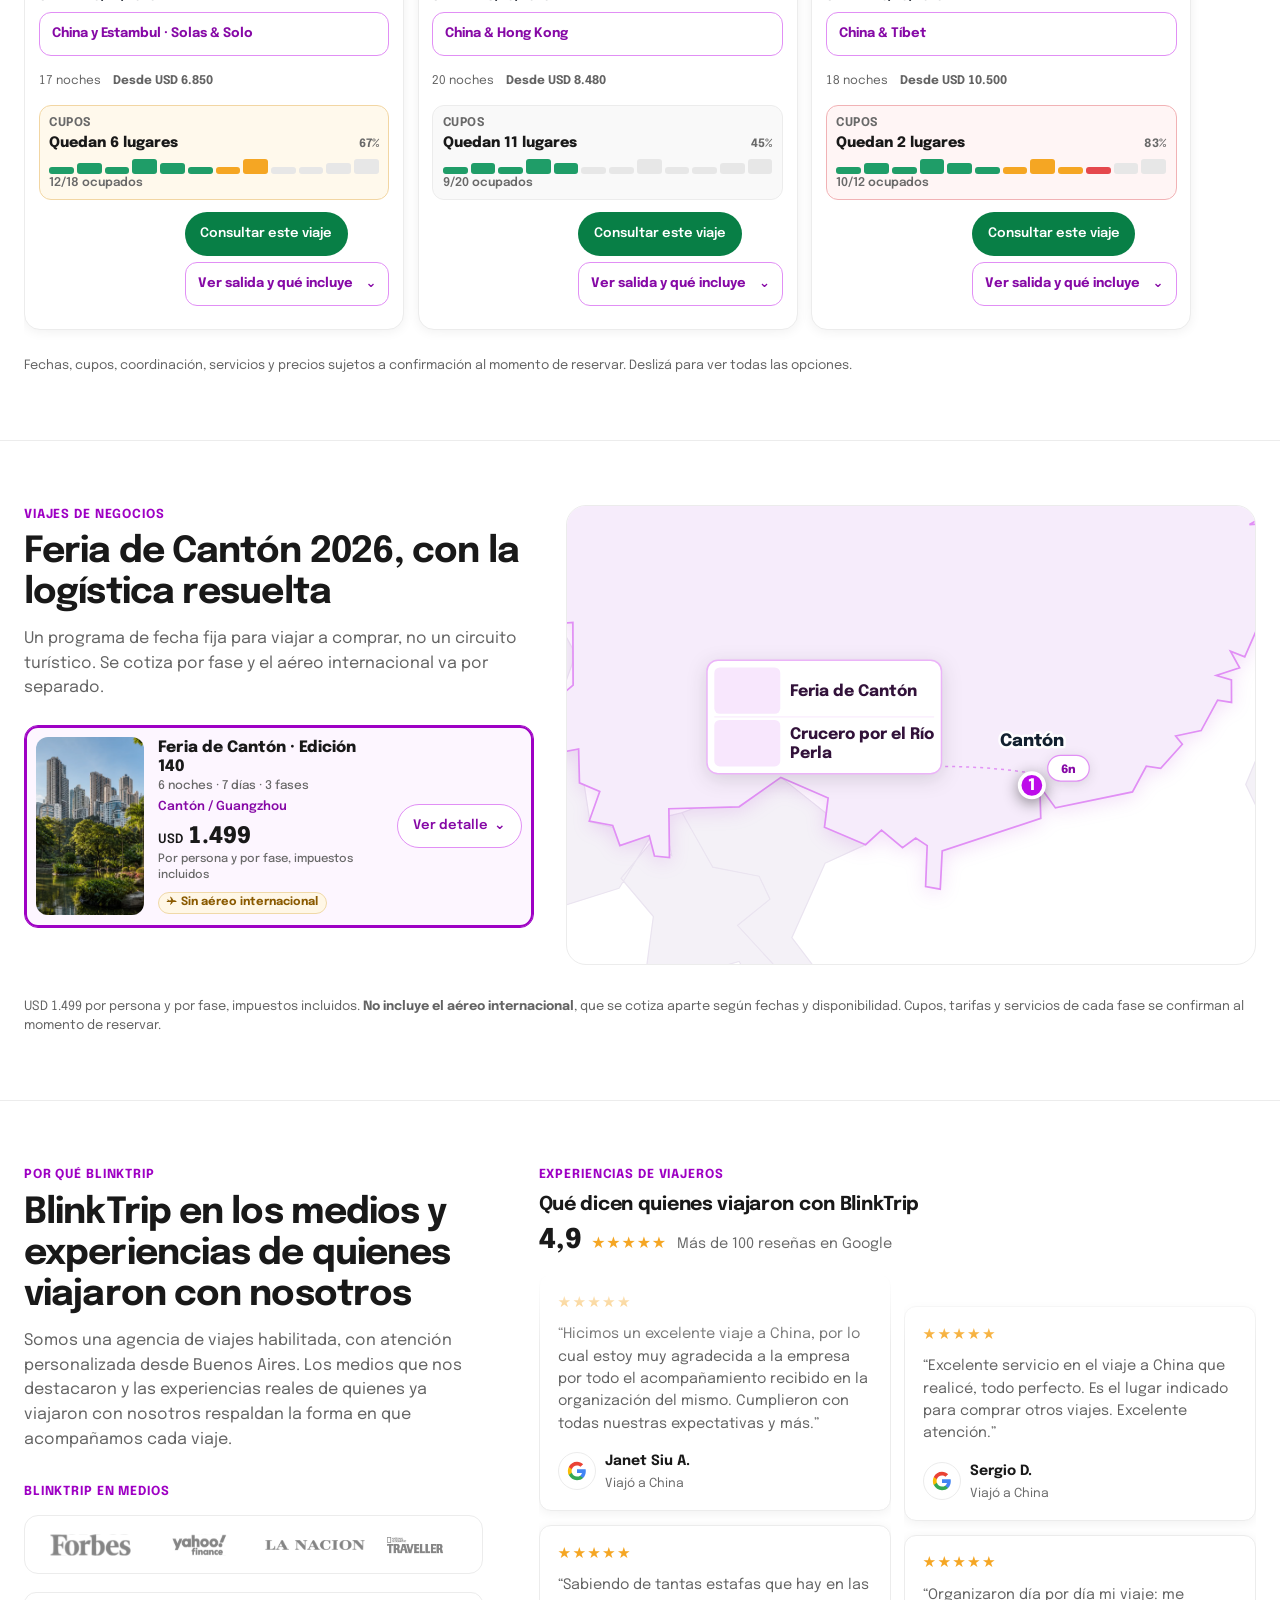
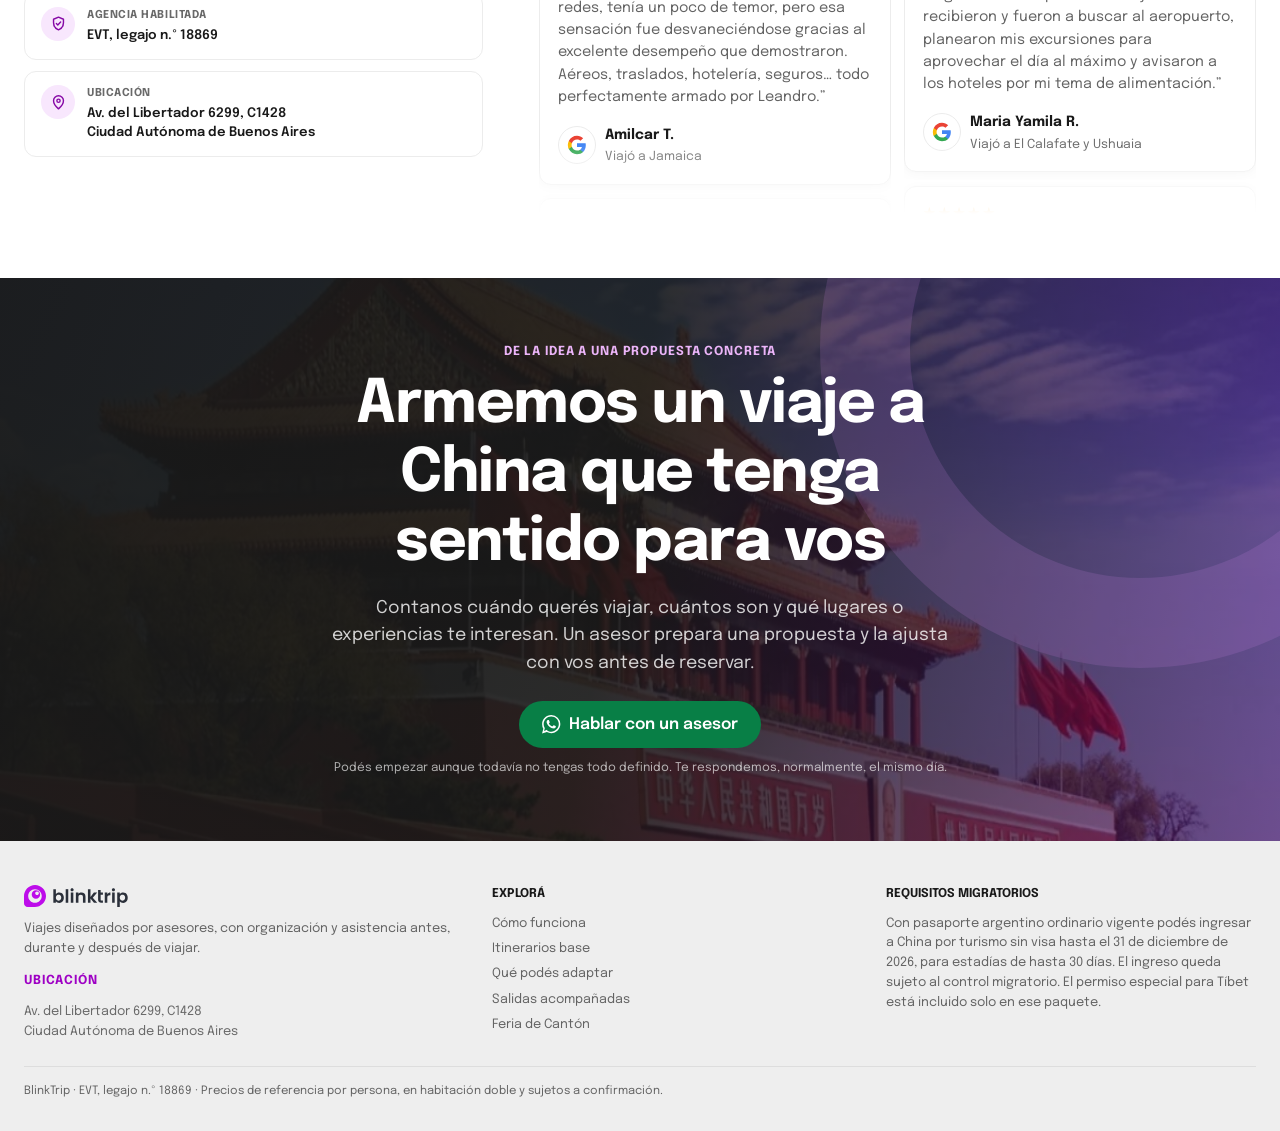
==== commit 1ce37815: "Ajustes mobile de la landing: hero, itinerarios y Feria de Cantón - Hero más corto con línea de prec" ====
--- a/public/index.html
+++ b/public/index.html
@@ -28,7 +28,7 @@
          Sin esto el visitante que ya estuvo puede seguir viendo la versión
          anterior. El href del preload y el del stylesheet deben coincidir
          exactamente, o el navegador descarga la hoja dos veces. -->
-    <link rel="preload" as="style" href="landing-china-v3.css?v=20261006a" />
+    <link rel="preload" as="style" href="landing-china-v3.css?v=20261006f" />
     <link rel="preconnect" href="https://fonts.googleapis.com" />
     <link rel="preconnect" href="https://fonts.gstatic.com" crossorigin />
     <link
@@ -42,7 +42,7 @@
         href="https://fonts.googleapis.com/css2?family=Epilogue:wght@400;500;600;700;800&amp;display=swap"
         rel="stylesheet"
     /></noscript>
-    <link rel="stylesheet" href="landing-china-v3.css?v=20261006a" />
+    <link rel="stylesheet" href="landing-china-v3.css?v=20261006f" />
   </head>
   <body>
     <!-- Google Tag Manager (noscript) -->
@@ -186,9 +186,8 @@
                 <span>desde Argentina</span>
               </h1>
               <p class="sub" id="heroSub">
-                Partí de un recorrido probado y adaptalo con un asesor:
-                fechas, duración, destinos, ritmo, hoteles y experiencias según
-                lo que estés buscando.
+                Elegí un recorrido probado y adaptalo a tu medida con un asesor:
+                fechas, duración y destinos.
               </p>
               <aside class="hero-offer" id="heroOffer" hidden>
                 <p class="hero-offer-kicker" id="heroOfferKicker"></p>
@@ -200,6 +199,9 @@
                 <p class="hero-offer-stay" id="heroOfferStay"></p>
                 <p class="hero-offer-note" id="heroOfferNote"></p>
               </aside>
+              <p class="hero-price-line">
+                Recorrido base desde USD 3.269 · Express 5 noches
+              </p>
               <span class="visa-badge"
                 >✓ Sin visa hasta el 31 de diciembre de 2026 para estadías de
                 hasta 30 días</span
@@ -233,15 +235,23 @@
               <b class="offer-sum-overlay" id="heroPriceOverlay"
                 >Recorrido base desde USD 3.269 · Express 5 noches</b
               >
-              <img
-                src="img/great-wall-hero-recreated.webp"
-                srcset="img/great-wall-hero-recreated-640.webp 640w, img/great-wall-hero-recreated.webp 995w"
-                sizes="(max-width: 899px) calc(100vw - 48px), 700px"
-                alt="Viajero recorriendo la Gran Muralla China cerca de Beijing"
-                width="995"
-                height="663"
-                fetchpriority="high"
-              /><span class="ov">📍 Gran Muralla China, Beijing</span>
+              <!-- En mobile la foto se oculta por CSS; la fuente vacía evita
+                   que se descargue con prioridad alta sin mostrarse. -->
+              <picture
+                ><source
+                  media="(max-width: 759px)"
+                  srcset="[data-uri]" /><img
+                  src="img/great-wall-hero-recreated.webp"
+                  srcset="img/great-wall-hero-recreated-640.webp 640w, img/great-wall-hero-recreated.webp 995w"
+                  sizes="(max-width: 899px) calc(100vw - 48px), 700px"
+                  alt="Viajero recorriendo la Gran Muralla China cerca de Beijing"
+                  width="995"
+                  height="663"
+                  fetchpriority="high"
+              /></picture><span class="ov">📍 Gran Muralla China, Beijing</span
+              ><a class="hero-media-action" href="#itinerarios"
+                >Ver recorridos y precios</a
+              >
             </div>
           </div>
         </div>
@@ -255,12 +265,11 @@
               <div class="family-head-copy">
                 <span class="eyebrow">Itinerarios para personalizar</span>
                 <h2 class="section-title">
-                  Elegí un itinerario organizado y adaptalo a tu viaje
+                  Elegí un itinerario y adaptalo a tu viaje
                 </h2>
                 <p class="section-lead">
-                  Compará rutas, ciudades y precios de referencia desde USD
-                  3.269. Al cotizar, podés cambiar fechas, duración, destinos y
-                  servicios.
+                  Compará rutas y precios de referencia desde USD 3.269. Al
+                  cotizar, podés ajustar fechas, duración y destinos.
                 </p>
               </div>
               <div class="route-map-cards" id="routeMapCards"></div>
@@ -283,40 +292,6 @@
               </svg>
             </div>
           </div>
-          <p class="price-note">
-            Los valores publicados son precios de referencia por persona, en
-            habitación doble, e incluyen vuelos internacionales. Los cambios
-            pueden modificar el precio, los servicios incluidos y la
-            disponibilidad. El precio final se confirma antes de reservar.
-          </p>
-        </div>
-      </section>
-
-      <section id="ferias" class="pad">
-        <div class="wrap">
-          <div class="route-map-layout">
-            <div class="route-map-card-column">
-              <div class="family-head-copy">
-                <span class="eyebrow">Viajes de negocios</span>
-                <h2 class="section-title">
-                  Feria de Cantón 2026, con la logística resuelta
-                </h2>
-                <p class="section-lead">
-                  Un programa de fecha fija para viajar a comprar, no un
-                  circuito turístico. Se cotiza por fase y el aéreo
-                  internacional va por separado.
-                </p>
-              </div>
-              <div class="route-map-cards" id="fairCards"></div>
-            </div>
-            <div class="route-map-frame" id="fairMapFrame"></div>
-          </div>
-          <p class="price-note">
-            USD 1.499 por persona y por fase, impuestos incluidos.
-            <b>No incluye el aéreo internacional</b>, que se cotiza aparte
-            según fechas y disponibilidad. Cupos, tarifas y servicios de cada
-            fase se confirman al momento de reservar.
-          </p>
         </div>
       </section>
 
@@ -460,6 +435,34 @@
         </div>
       </section>
 
+      <section id="ferias" class="pad">
+        <div class="wrap">
+          <div class="route-map-layout">
+            <div class="route-map-card-column">
+              <div class="family-head-copy">
+                <span class="eyebrow">Viajes de negocios</span>
+                <h2 class="section-title">
+                  Feria de Cantón 2026, con la logística resuelta
+                </h2>
+                <p class="section-lead">
+                  Un programa de fecha fija para viajar a comprar, no un
+                  circuito turístico. Se cotiza por fase y el aéreo
+                  internacional va por separado.
+                </p>
+              </div>
+              <div class="route-map-cards" id="fairCards"></div>
+            </div>
+            <div class="route-map-frame" id="fairMapFrame"></div>
+          </div>
+          <p class="price-note">
+            USD 1.499 por persona y por fase, impuestos incluidos.
+            <b>No incluye el aéreo internacional</b>, que se cotiza aparte
+            según fechas y disponibilidad. Cupos, tarifas y servicios de cada
+            fase se confirman al momento de reservar.
+          </p>
+        </div>
+      </section>
+
       <section id="opiniones" class="pad trust-section">
         <div class="wrap">
           <div class="trust-layout">
@@ -471,9 +474,11 @@
               </h2>
               <p class="section-lead trust-intro">
                 Somos una agencia de viajes habilitada, con atención
-                personalizada desde Buenos Aires. Los medios que nos destacaron
-                y las experiencias reales de quienes ya viajaron con nosotros
-                respaldan la forma en que acompañamos cada viaje.
+                personalizada desde Buenos Aires.<span class="trust-intro-more">
+                  Los medios que nos destacaron y las experiencias reales de
+                  quienes ya viajaron con nosotros respaldan la forma en que
+                  acompañamos cada viaje.</span
+                >
               </p>
               <div class="press-strip">
                 <span class="eyebrow">BlinkTrip en medios</span>
@@ -787,6 +792,6 @@
       </button>
     </div>
 
-    <script src="landing-china-v3.js?v=20261006b" defer></script>
+    <script src="landing-china-v3.js?v=20261006d" defer></script>
   </body>
 </html>
--- a/public/landing-china-v3.css
+++ b/public/landing-china-v3.css
@@ -83,11 +83,6 @@
           padding: var(--section-y-mobile) 0;
         }
       }
-      @media (max-width: 899px) {
-        #itinerarios.pad {
-          padding-bottom: calc(var(--section-y-mobile) + 80px);
-        }
-      }
       .anchor-alias {
         display: block;
         scroll-margin-top: calc(var(--header-h) + 28px);
@@ -750,10 +745,43 @@
         background: #fff;
         box-shadow: var(--shadow-sm);
       }
+      /* La foto reutiliza .group-detail-toggle para abrir el detalle, pero no
+         debe heredar el aspecto de botón (borde, padding, radio, margen). */
+      .group-card .group-detail-toggle.group-card-photo {
+        display: block;
+        min-height: 0;
+        margin: 0;
+        padding: 0;
+        border: 0;
+        border-radius: 0;
+        overflow: hidden;
+        background: var(--p50);
+      }
+      .group-card .group-detail-toggle.group-card-photo:hover,
+      .group-card .group-detail-toggle.group-card-photo[aria-expanded="true"] {
+        background: var(--p50);
+      }
+      .group-card .group-detail-toggle.group-card-photo:focus-visible {
+        outline-offset: -3px;
+      }
       .group-card img {
+        display: block;
         width: 100%;
-        height: 105px;
+        height: auto;
+        aspect-ratio: 16 / 9;
         object-fit: cover;
+        object-position: center 40%;
+        transition: transform 0.35s ease;
+      }
+      @media (hover: hover) {
+        .group-card .group-card-photo:hover img {
+          transform: scale(1.04);
+        }
+      }
+      @media (prefers-reduced-motion: reduce) {
+        .group-card img {
+          transition: none;
+        }
       }
       .group-card-body {
         display: flex;
@@ -817,6 +845,54 @@
       @media (min-width: 820px) {
         .step-grid {
           grid-template-columns: repeat(3, minmax(0, 1fr));
+        }
+      }
+      /* Mobile: los 3 pasos se compactan en un solo bloque tipo lista
+         (número + texto, sin ilustración) para no ocupar ~800px de alto. */
+      @media (max-width: 819px) {
+        .step-grid {
+          gap: 0;
+          border: 1.5px solid var(--line);
+          border-radius: 16px;
+          background: linear-gradient(145deg, #fff, var(--p50));
+          box-shadow: var(--shadow-sm);
+          overflow: hidden;
+        }
+        .step-card {
+          display: grid;
+          grid-template-columns: auto 1fr;
+          align-items: start;
+          gap: 0.85rem;
+          padding: 0.95rem 1.1rem;
+          border: 0;
+          border-radius: 0;
+          background: none;
+          box-shadow: none;
+        }
+        .step-card + .step-card {
+          border-top: 1px solid var(--line);
+        }
+        .step-media {
+          display: block;
+          padding: 0;
+          background: none;
+        }
+        .step-media img {
+          display: none;
+        }
+        .step-number {
+          position: static;
+          width: 30px;
+          height: 30px;
+          border-radius: 9px;
+          font-size: 0.9rem;
+          box-shadow: none;
+        }
+        .step-body {
+          padding: 0;
+        }
+        .step-card h3 {
+          margin-bottom: 0.15rem;
         }
       }
       @media (max-width: 719px) {
@@ -1498,7 +1574,16 @@
       }
       @media (max-width: 640px) {
         .pkg-custom-card {
-          padding: 0.85rem;
+          padding: 0;
+          border: 0;
+          background: transparent;
+        }
+        .pkg-custom-card .pkg-thumb,
+        .pkg-custom-card .pkg-custom-body {
+          display: none;
+        }
+        .pkg-custom-card .pkg-actions {
+          width: 100%;
         }
         .pkg-custom-card .btn {
           width: 100%;
@@ -1733,6 +1818,17 @@
       }
       .trust-intro {
         margin: 0;
+      }
+      /* Mobile: el título ya nombra medios y experiencias, y la press-strip
+         de abajo detalla la habilitación; alcanza con la primera oración.
+         En #ferias, la tarjeta ya muestra precio, base "por persona y por
+         fase, impuestos incluidos" y el flag "Sin aéreo internacional", y el
+         lead aclara que el aéreo va aparte: la nota al pie sobra. */
+      @media (max-width: 759px) {
+        .trust-intro-more,
+        #ferias .price-note {
+          display: none;
+        }
       }
       .emp-grid {
         display: grid;
@@ -2209,6 +2305,13 @@
       .route-map-cards .pkg-custom-card {
         margin-top: 0;
       }
+      /* En mobile la tarjeta personalizada queda reducida a un botón suelto
+         de WhatsApp debajo de las rutas: se oculta. */
+      @media (max-width: 640px) {
+        .route-map-cards .pkg-custom-card {
+          display: none;
+        }
+      }
 
       /* Feria de Cantón (#ferias): mismo componente de tarjeta que
          #itinerarios, pero con la advertencia de "sin aéreo" siempre visible
@@ -3590,3 +3693,352 @@
           transition: none;
         }
       }
+
+      /* =====================================================================
+         Plan 20 días · punto 2 (adelantar paquetes en mobile) y estilos de
+         las acciones 3–6, 8 y 10. Solo CSS: el DOM y el JS no cambian.
+         ===================================================================== */
+
+      /* --- Hero: acción sobre la foto (acción 5) ------------------------- */
+      .hero-media-action {
+        position: absolute;
+        right: 16px;
+        bottom: 16px;
+        z-index: 2;
+        display: inline-flex;
+        align-items: center;
+        justify-content: center;
+        gap: 0.4rem;
+        min-height: 44px;
+        padding: 0.55rem 1rem;
+        border-radius: 999px;
+        background: #fff;
+        color: var(--p700);
+        font-size: 0.88rem;
+        font-weight: 750;
+        line-height: 1.2;
+        text-decoration: none;
+        box-shadow: 0 4px 14px rgba(25, 25, 25, 0.22);
+        -webkit-tap-highlight-color: transparent;
+        touch-action: manipulation;
+      }
+      .hero-media-action::after {
+        content: "↓";
+        font-weight: 800;
+      }
+      .hero-media-action:hover {
+        background: var(--p50);
+      }
+      .hero-media-action:focus-visible {
+        outline: 3px solid var(--p700);
+        outline-offset: 2px;
+      }
+      /* Tour: enlaces a circuitos / salidas que agrega el JS (si existen). */
+      .hero-tour-links {
+        display: flex;
+        flex-wrap: wrap;
+        gap: 0.4rem 1rem;
+        margin: 0.5rem 0 0;
+        padding: 0;
+        list-style: none;
+        font-size: 0.85rem;
+        font-weight: 700;
+      }
+      .hero-tour-links a {
+        display: inline-flex;
+        align-items: center;
+        min-height: 44px;
+        color: var(--p700);
+        text-decoration: underline;
+        text-underline-offset: 3px;
+      }
+
+      /* --- Acciones de tarjeta: "Ver recorrido" + consulta (acción 3) ---- */
+      .pkg-compact-actions {
+        gap: 0.4rem;
+      }
+      .pkg-compact-actions .btn.pkg-card-wa {
+        min-width: 0;
+        min-height: 44px;
+        height: auto;
+        padding: 0.5rem 0.85rem;
+        font-size: 0.82rem;
+        line-height: 1.2;
+        white-space: normal;
+        text-align: center;
+        justify-content: center;
+      }
+      @media (max-width: 1023px) {
+        .route-map-cards .pkg-compact-actions {
+          flex-wrap: wrap;
+        }
+        .route-map-cards .pkg-compact-actions .pkg-compact-info {
+          flex: 1 1 40%;
+          width: auto;
+          min-width: 0;
+        }
+        .route-map-cards .pkg-compact-actions .btn.pkg-card-wa {
+          flex: 1 1 56%;
+          margin: 0;
+          border-radius: 0;
+          font-size: 13px;
+        }
+        .route-map-cards .pkg-compact-actions .btn.pkg-card-wa .btn-ico {
+          flex: 0 0 auto;
+        }
+      }
+      @media (min-width: 1024px) {
+        .route-map-cards .pkg-compact-actions {
+          flex-direction: column;
+          align-items: stretch;
+          gap: 0.4rem;
+        }
+        .route-map-cards .pkg-compact-actions .btn.pkg-card-wa {
+          border-radius: 999px;
+          white-space: nowrap;
+        }
+      }
+
+      /* --- CTA temprano dentro del detalle, antes del mapa (acción 4) ---- */
+      .pkg-early-cta:not(.btn) {
+        display: grid;
+        gap: 0.3rem;
+        margin: var(--space-3) 0;
+      }
+      .pkg-early-cta .btn,
+      .btn.pkg-early-cta {
+        display: inline-flex;
+        justify-content: center;
+        width: 100%;
+        min-height: 44px;
+        height: auto;
+        margin: var(--space-3) 0;
+        padding: 0.7rem 1rem;
+        white-space: normal;
+        text-align: center;
+        line-height: 1.25;
+      }
+      .pkg-early-cta:not(.btn) .btn {
+        margin: 0;
+      }
+      .pkg-early-cta .btn-ico,
+      .btn.pkg-early-cta .btn-ico {
+        width: 15px;
+        height: 15px;
+        flex: 0 0 auto;
+      }
+
+      /* --- Salidas acompañadas con detalle (acción 6) -------------------- */
+      .group-card .group-detail-toggle {
+        display: inline-flex;
+        align-items: center;
+        justify-content: space-between;
+        gap: 0.5rem;
+        width: 100%;
+        min-height: 44px;
+        margin: 0 0 0.6rem;
+        padding: 0.5rem 0.75rem;
+        border: 1.5px solid var(--p300);
+        border-radius: 12px;
+        background: #fff;
+        color: var(--p700);
+        font-size: 0.82rem;
+        font-weight: 700;
+        text-align: left;
+        cursor: pointer;
+        -webkit-tap-highlight-color: transparent;
+        touch-action: manipulation;
+      }
+      .group-card .group-detail-toggle:hover {
+        border-color: var(--p600);
+        background: var(--p50);
+      }
+      .group-card .group-detail-toggle:focus-visible {
+        outline: 3px solid var(--p700);
+        outline-offset: 2px;
+      }
+      .group-card .group-detail-toggle[aria-expanded="true"] {
+        border-color: var(--p700);
+        background: var(--p700);
+        color: #fff;
+      }
+      .group-card .group-detail,
+      .group-card .pkg-compact-detail {
+        flex-basis: auto;
+        width: 100%;
+        padding-inline: 0;
+        font-size: 0.82rem;
+        line-height: 1.45;
+      }
+      .group-card .group-detail[hidden],
+      .group-card .pkg-compact-detail[hidden] {
+        display: none;
+      }
+      .group-card .detail-inner {
+        padding-block: 0.25rem 0.75rem;
+      }
+      .group-card .group-detail .btn,
+      .group-card .pkg-compact-detail .btn {
+        align-self: stretch;
+        width: 100%;
+        min-height: 44px;
+      }
+      /* Foto y título de la salida son clicables solo si el JS los envuelve
+         en un botón/enlace: ahí el objetivo táctil no baja de 44px. */
+      .group-card button:has(> img),
+      .group-card a:has(> img) {
+        display: block;
+        width: 100%;
+        padding: 0;
+        border: 0;
+        background: none;
+        color: inherit;
+        text-align: left;
+        cursor: pointer;
+      }
+
+      /* --- Barra fija: estado oculto sin foco ni toques (acción 10) ------ */
+      .sticky:not(.is-visible) {
+        visibility: hidden;
+        pointer-events: none;
+        transition:
+          opacity 0.2s ease,
+          transform 0.2s ease,
+          visibility 0s linear 0.2s;
+      }
+      .sticky.is-visible {
+        visibility: visible;
+      }
+
+      /* --- Punto 2: compactar solo en mobile ----------------------------- */
+      @media (max-width: 759px) {
+        .hero {
+          padding: calc(var(--header-h) - var(--space-3)) 0 var(--space-5);
+        }
+        .hero-grid {
+          gap: var(--space-4);
+        }
+        .trust-top {
+          margin-bottom: 0.6rem;
+        }
+        .hero h1 {
+          font-size: clamp(1.8rem, 8vw, 2.05rem);
+          line-height: 1.06;
+        }
+        .hero .sub {
+          margin: 0.6rem 0 0.8rem;
+          line-height: 1.45;
+        }
+        .hero .sub:has(+ .hero-offer:not([hidden])) {
+          margin-bottom: 0.55rem;
+        }
+        .hero-offer {
+          margin-bottom: 0.7rem;
+        }
+        .visa-badge {
+          margin-bottom: 0.7rem;
+        }
+        .hero-actions-note {
+          margin-top: 0.4rem;
+        }
+        /* Foto más baja: se conserva el recorte hacia la Muralla. La acción
+           ocupa una barra de 44px al pie para no pisar el rótulo. */
+        .hero-media {
+          aspect-ratio: 2 / 1;
+          border-radius: 16px;
+        }
+        .hero-media img {
+          object-position: center 40%;
+        }
+        .hero-media .offer-sum-overlay {
+          top: 8px;
+          right: 8px;
+          left: 8px;
+          max-width: none;
+          font-size: 0.72rem;
+          padding: 0.3rem 0.5rem;
+        }
+        .hero-media .ov {
+          left: 8px;
+          bottom: 52px;
+          padding: 0.3rem 0.6rem;
+          font-size: 0.74rem;
+        }
+        .hero-media-action {
+          left: 0;
+          right: 0;
+          bottom: 0;
+          border-radius: 0;
+          background: rgba(255, 255, 255, 0.95);
+          box-shadow: none;
+          border-top: 1px solid var(--p200);
+          font-size: 0.9rem;
+        }
+
+        #itinerarios.pad {
+          padding-top: var(--space-5);
+        }
+        #itinerarios .eyebrow {
+          font-size: 0.72rem;
+        }
+        #itinerarios .section-title {
+          font-size: clamp(1.35rem, 6.2vw, 1.5rem);
+          margin: 0.25rem 0 0.4rem;
+        }
+        #itinerarios .section-lead {
+          font-size: 0.93rem;
+          line-height: 1.45;
+        }
+        #itinerarios .route-map-card-column,
+        #itinerarios .route-map-layout {
+          gap: var(--space-3);
+        }
+        .route-map-cards {
+          gap: 0.6rem;
+        }
+      }
+      @media (max-width: 599px) {
+        .route-map-cards .pkg-compact-thumb {
+          height: 92px;
+        }
+        .route-map-cards .pkg-compact-body {
+          padding: 10px 14px;
+        }
+        .route-map-cards .pkg-compact-offer {
+          margin-top: 8px;
+        }
+      }
+
+      /* --- Foto del hero fuera en mobile --------------------------------- */
+      /* La foto ocupaba ~220px antes de los paquetes. En mobile se oculta (el
+         <picture> además evita descargarla) y su rótulo de precio pasa al
+         texto. En ?ag=precio la línea sobra: la oferta destacada ya lo dice. */
+      .hero-media picture {
+        display: contents;
+      }
+      .hero-price-line {
+        display: none;
+      }
+      @media (max-width: 759px) {
+        .hero-media {
+          display: none;
+        }
+        .hero-price-line {
+          display: block;
+          margin: 0 0 0.7rem;
+          font-size: 0.85rem;
+          font-weight: 700;
+          line-height: 1.35;
+          color: var(--soft);
+        }
+        .hero-offer:not([hidden]) ~ .hero-price-line {
+          display: none;
+        }
+      }
+      /* En ?ag=precio la nota bajo los botones repite el CTA; en mobile se
+         prioriza acercar los paquetes. */
+      @media (max-width: 759px) {
+        .hero-offer:not([hidden]) ~ .hero-actions-note {
+          display: none;
+        }
+      }
--- a/public/landing-china-v3.css
+++ b/public/landing-china-v3.css
@@ -83,11 +83,6 @@
           padding: var(--section-y-mobile) 0;
         }
       }
-      @media (max-width: 899px) {
-        #itinerarios.pad {
-          padding-bottom: calc(var(--section-y-mobile) + 80px);
-        }
-      }
       .anchor-alias {
         display: block;
         scroll-margin-top: calc(var(--header-h) + 28px);
@@ -750,10 +745,43 @@
         background: #fff;
         box-shadow: var(--shadow-sm);
       }
+      /* La foto reutiliza .group-detail-toggle para abrir el detalle, pero no
+         debe heredar el aspecto de botón (borde, padding, radio, margen). */
+      .group-card .group-detail-toggle.group-card-photo {
+        display: block;
+        min-height: 0;
+        margin: 0;
+        padding: 0;
+        border: 0;
+        border-radius: 0;
+        overflow: hidden;
+        background: var(--p50);
+      }
+      .group-card .group-detail-toggle.group-card-photo:hover,
+      .group-card .group-detail-toggle.group-card-photo[aria-expanded="true"] {
+        background: var(--p50);
+      }
+      .group-card .group-detail-toggle.group-card-photo:focus-visible {
+        outline-offset: -3px;
+      }
       .group-card img {
+        display: block;
         width: 100%;
-        height: 105px;
+        height: auto;
+        aspect-ratio: 16 / 9;
         object-fit: cover;
+        object-position: center 40%;
+        transition: transform 0.35s ease;
+      }
+      @media (hover: hover) {
+        .group-card .group-card-photo:hover img {
+          transform: scale(1.04);
+        }
+      }
+      @media (prefers-reduced-motion: reduce) {
+        .group-card img {
+          transition: none;
+        }
       }
       .group-card-body {
         display: flex;
@@ -817,6 +845,54 @@
       @media (min-width: 820px) {
         .step-grid {
           grid-template-columns: repeat(3, minmax(0, 1fr));
+        }
+      }
+      /* Mobile: los 3 pasos se compactan en un solo bloque tipo lista
+         (número + texto, sin ilustración) para no ocupar ~800px de alto. */
+      @media (max-width: 819px) {
+        .step-grid {
+          gap: 0;
+          border: 1.5px solid var(--line);
+          border-radius: 16px;
+          background: linear-gradient(145deg, #fff, var(--p50));
+          box-shadow: var(--shadow-sm);
+          overflow: hidden;
+        }
+        .step-card {
+          display: grid;
+          grid-template-columns: auto 1fr;
+          align-items: start;
+          gap: 0.85rem;
+          padding: 0.95rem 1.1rem;
+          border: 0;
+          border-radius: 0;
+          background: none;
+          box-shadow: none;
+        }
+        .step-card + .step-card {
+          border-top: 1px solid var(--line);
+        }
+        .step-media {
+          display: block;
+          padding: 0;
+          background: none;
+        }
+        .step-media img {
+          display: none;
+        }
+        .step-number {
+          position: static;
+          width: 30px;
+          height: 30px;
+          border-radius: 9px;
+          font-size: 0.9rem;
+          box-shadow: none;
+        }
+        .step-body {
+          padding: 0;
+        }
+        .step-card h3 {
+          margin-bottom: 0.15rem;
         }
       }
       @media (max-width: 719px) {
@@ -1498,7 +1574,16 @@
       }
       @media (max-width: 640px) {
         .pkg-custom-card {
-          padding: 0.85rem;
+          padding: 0;
+          border: 0;
+          background: transparent;
+        }
+        .pkg-custom-card .pkg-thumb,
+        .pkg-custom-card .pkg-custom-body {
+          display: none;
+        }
+        .pkg-custom-card .pkg-actions {
+          width: 100%;
         }
         .pkg-custom-card .btn {
           width: 100%;
@@ -1733,6 +1818,17 @@
       }
       .trust-intro {
         margin: 0;
+      }
+      /* Mobile: el título ya nombra medios y experiencias, y la press-strip
+         de abajo detalla la habilitación; alcanza con la primera oración.
+         En #ferias, la tarjeta ya muestra precio, base "por persona y por
+         fase, impuestos incluidos" y el flag "Sin aéreo internacional", y el
+         lead aclara que el aéreo va aparte: la nota al pie sobra. */
+      @media (max-width: 759px) {
+        .trust-intro-more,
+        #ferias .price-note {
+          display: none;
+        }
       }
       .emp-grid {
         display: grid;
@@ -2209,6 +2305,13 @@
       .route-map-cards .pkg-custom-card {
         margin-top: 0;
       }
+      /* En mobile la tarjeta personalizada queda reducida a un botón suelto
+         de WhatsApp debajo de las rutas: se oculta. */
+      @media (max-width: 640px) {
+        .route-map-cards .pkg-custom-card {
+          display: none;
+        }
+      }
 
       /* Feria de Cantón (#ferias): mismo componente de tarjeta que
          #itinerarios, pero con la advertencia de "sin aéreo" siempre visible
@@ -3590,3 +3693,352 @@
           transition: none;
         }
       }
+
+      /* =====================================================================
+         Plan 20 días · punto 2 (adelantar paquetes en mobile) y estilos de
+         las acciones 3–6, 8 y 10. Solo CSS: el DOM y el JS no cambian.
+         ===================================================================== */
+
+      /* --- Hero: acción sobre la foto (acción 5) ------------------------- */
+      .hero-media-action {
+        position: absolute;
+        right: 16px;
+        bottom: 16px;
+        z-index: 2;
+        display: inline-flex;
+        align-items: center;
+        justify-content: center;
+        gap: 0.4rem;
+        min-height: 44px;
+        padding: 0.55rem 1rem;
+        border-radius: 999px;
+        background: #fff;
+        color: var(--p700);
+        font-size: 0.88rem;
+        font-weight: 750;
+        line-height: 1.2;
+        text-decoration: none;
+        box-shadow: 0 4px 14px rgba(25, 25, 25, 0.22);
+        -webkit-tap-highlight-color: transparent;
+        touch-action: manipulation;
+      }
+      .hero-media-action::after {
+        content: "↓";
+        font-weight: 800;
+      }
+      .hero-media-action:hover {
+        background: var(--p50);
+      }
+      .hero-media-action:focus-visible {
+        outline: 3px solid var(--p700);
+        outline-offset: 2px;
+      }
+      /* Tour: enlaces a circuitos / salidas que agrega el JS (si existen). */
+      .hero-tour-links {
+        display: flex;
+        flex-wrap: wrap;
+        gap: 0.4rem 1rem;
+        margin: 0.5rem 0 0;
+        padding: 0;
+        list-style: none;
+        font-size: 0.85rem;
+        font-weight: 700;
+      }
+      .hero-tour-links a {
+        display: inline-flex;
+        align-items: center;
+        min-height: 44px;
+        color: var(--p700);
+        text-decoration: underline;
+        text-underline-offset: 3px;
+      }
+
+      /* --- Acciones de tarjeta: "Ver recorrido" + consulta (acción 3) ---- */
+      .pkg-compact-actions {
+        gap: 0.4rem;
+      }
+      .pkg-compact-actions .btn.pkg-card-wa {
+        min-width: 0;
+        min-height: 44px;
+        height: auto;
+        padding: 0.5rem 0.85rem;
+        font-size: 0.82rem;
+        line-height: 1.2;
+        white-space: normal;
+        text-align: center;
+        justify-content: center;
+      }
+      @media (max-width: 1023px) {
+        .route-map-cards .pkg-compact-actions {
+          flex-wrap: wrap;
+        }
+        .route-map-cards .pkg-compact-actions .pkg-compact-info {
+          flex: 1 1 40%;
+          width: auto;
+          min-width: 0;
+        }
+        .route-map-cards .pkg-compact-actions .btn.pkg-card-wa {
+          flex: 1 1 56%;
+          margin: 0;
+          border-radius: 0;
+          font-size: 13px;
+        }
+        .route-map-cards .pkg-compact-actions .btn.pkg-card-wa .btn-ico {
+          flex: 0 0 auto;
+        }
+      }
+      @media (min-width: 1024px) {
+        .route-map-cards .pkg-compact-actions {
+          flex-direction: column;
+          align-items: stretch;
+          gap: 0.4rem;
+        }
+        .route-map-cards .pkg-compact-actions .btn.pkg-card-wa {
+          border-radius: 999px;
+          white-space: nowrap;
+        }
+      }
+
+      /* --- CTA temprano dentro del detalle, antes del mapa (acción 4) ---- */
+      .pkg-early-cta:not(.btn) {
+        display: grid;
+        gap: 0.3rem;
+        margin: var(--space-3) 0;
+      }
+      .pkg-early-cta .btn,
+      .btn.pkg-early-cta {
+        display: inline-flex;
+        justify-content: center;
+        width: 100%;
+        min-height: 44px;
+        height: auto;
+        margin: var(--space-3) 0;
+        padding: 0.7rem 1rem;
+        white-space: normal;
+        text-align: center;
+        line-height: 1.25;
+      }
+      .pkg-early-cta:not(.btn) .btn {
+        margin: 0;
+      }
+      .pkg-early-cta .btn-ico,
+      .btn.pkg-early-cta .btn-ico {
+        width: 15px;
+        height: 15px;
+        flex: 0 0 auto;
+      }
+
+      /* --- Salidas acompañadas con detalle (acción 6) -------------------- */
+      .group-card .group-detail-toggle {
+        display: inline-flex;
+        align-items: center;
+        justify-content: space-between;
+        gap: 0.5rem;
+        width: 100%;
+        min-height: 44px;
+        margin: 0 0 0.6rem;
+        padding: 0.5rem 0.75rem;
+        border: 1.5px solid var(--p300);
+        border-radius: 12px;
+        background: #fff;
+        color: var(--p700);
+        font-size: 0.82rem;
+        font-weight: 700;
+        text-align: left;
+        cursor: pointer;
+        -webkit-tap-highlight-color: transparent;
+        touch-action: manipulation;
+      }
+      .group-card .group-detail-toggle:hover {
+        border-color: var(--p600);
+        background: var(--p50);
+      }
+      .group-card .group-detail-toggle:focus-visible {
+        outline: 3px solid var(--p700);
+        outline-offset: 2px;
+      }
+      .group-card .group-detail-toggle[aria-expanded="true"] {
+        border-color: var(--p700);
+        background: var(--p700);
+        color: #fff;
+      }
+      .group-card .group-detail,
+      .group-card .pkg-compact-detail {
+        flex-basis: auto;
+        width: 100%;
+        padding-inline: 0;
+        font-size: 0.82rem;
+        line-height: 1.45;
+      }
+      .group-card .group-detail[hidden],
+      .group-card .pkg-compact-detail[hidden] {
+        display: none;
+      }
+      .group-card .detail-inner {
+        padding-block: 0.25rem 0.75rem;
+      }
+      .group-card .group-detail .btn,
+      .group-card .pkg-compact-detail .btn {
+        align-self: stretch;
+        width: 100%;
+        min-height: 44px;
+      }
+      /* Foto y título de la salida son clicables solo si el JS los envuelve
+         en un botón/enlace: ahí el objetivo táctil no baja de 44px. */
+      .group-card button:has(> img),
+      .group-card a:has(> img) {
+        display: block;
+        width: 100%;
+        padding: 0;
+        border: 0;
+        background: none;
+        color: inherit;
+        text-align: left;
+        cursor: pointer;
+      }
+
+      /* --- Barra fija: estado oculto sin foco ni toques (acción 10) ------ */
+      .sticky:not(.is-visible) {
+        visibility: hidden;
+        pointer-events: none;
+        transition:
+          opacity 0.2s ease,
+          transform 0.2s ease,
+          visibility 0s linear 0.2s;
+      }
+      .sticky.is-visible {
+        visibility: visible;
+      }
+
+      /* --- Punto 2: compactar solo en mobile ----------------------------- */
+      @media (max-width: 759px) {
+        .hero {
+          padding: calc(var(--header-h) - var(--space-3)) 0 var(--space-5);
+        }
+        .hero-grid {
+          gap: var(--space-4);
+        }
+        .trust-top {
+          margin-bottom: 0.6rem;
+        }
+        .hero h1 {
+          font-size: clamp(1.8rem, 8vw, 2.05rem);
+          line-height: 1.06;
+        }
+        .hero .sub {
+          margin: 0.6rem 0 0.8rem;
+          line-height: 1.45;
+        }
+        .hero .sub:has(+ .hero-offer:not([hidden])) {
+          margin-bottom: 0.55rem;
+        }
+        .hero-offer {
+          margin-bottom: 0.7rem;
+        }
+        .visa-badge {
+          margin-bottom: 0.7rem;
+        }
+        .hero-actions-note {
+          margin-top: 0.4rem;
+        }
+        /* Foto más baja: se conserva el recorte hacia la Muralla. La acción
+           ocupa una barra de 44px al pie para no pisar el rótulo. */
+        .hero-media {
+          aspect-ratio: 2 / 1;
+          border-radius: 16px;
+        }
+        .hero-media img {
+          object-position: center 40%;
+        }
+        .hero-media .offer-sum-overlay {
+          top: 8px;
+          right: 8px;
+          left: 8px;
+          max-width: none;
+          font-size: 0.72rem;
+          padding: 0.3rem 0.5rem;
+        }
+        .hero-media .ov {
+          left: 8px;
+          bottom: 52px;
+          padding: 0.3rem 0.6rem;
+          font-size: 0.74rem;
+        }
+        .hero-media-action {
+          left: 0;
+          right: 0;
+          bottom: 0;
+          border-radius: 0;
+          background: rgba(255, 255, 255, 0.95);
+          box-shadow: none;
+          border-top: 1px solid var(--p200);
+          font-size: 0.9rem;
+        }
+
+        #itinerarios.pad {
+          padding-top: var(--space-5);
+        }
+        #itinerarios .eyebrow {
+          font-size: 0.72rem;
+        }
+        #itinerarios .section-title {
+          font-size: clamp(1.35rem, 6.2vw, 1.5rem);
+          margin: 0.25rem 0 0.4rem;
+        }
+        #itinerarios .section-lead {
+          font-size: 0.93rem;
+          line-height: 1.45;
+        }
+        #itinerarios .route-map-card-column,
+        #itinerarios .route-map-layout {
+          gap: var(--space-3);
+        }
+        .route-map-cards {
+          gap: 0.6rem;
+        }
+      }
+      @media (max-width: 599px) {
+        .route-map-cards .pkg-compact-thumb {
+          height: 92px;
+        }
+        .route-map-cards .pkg-compact-body {
+          padding: 10px 14px;
+        }
+        .route-map-cards .pkg-compact-offer {
+          margin-top: 8px;
+        }
+      }
+
+      /* --- Foto del hero fuera en mobile --------------------------------- */
+      /* La foto ocupaba ~220px antes de los paquetes. En mobile se oculta (el
+         <picture> además evita descargarla) y su rótulo de precio pasa al
+         texto. En ?ag=precio la línea sobra: la oferta destacada ya lo dice. */
+      .hero-media picture {
+        display: contents;
+      }
+      .hero-price-line {
+        display: none;
+      }
+      @media (max-width: 759px) {
+        .hero-media {
+          display: none;
+        }
+        .hero-price-line {
+          display: block;
+          margin: 0 0 0.7rem;
+          font-size: 0.85rem;
+          font-weight: 700;
+          line-height: 1.35;
+          color: var(--soft);
+        }
+        .hero-offer:not([hidden]) ~ .hero-price-line {
+          display: none;
+        }
+      }
+      /* En ?ag=precio la nota bajo los botones repite el CTA; en mobile se
+         prioriza acercar los paquetes. */
+      @media (max-width: 759px) {
+        .hero-offer:not([hidden]) ~ .hero-actions-note {
+          display: none;
+        }
+      }
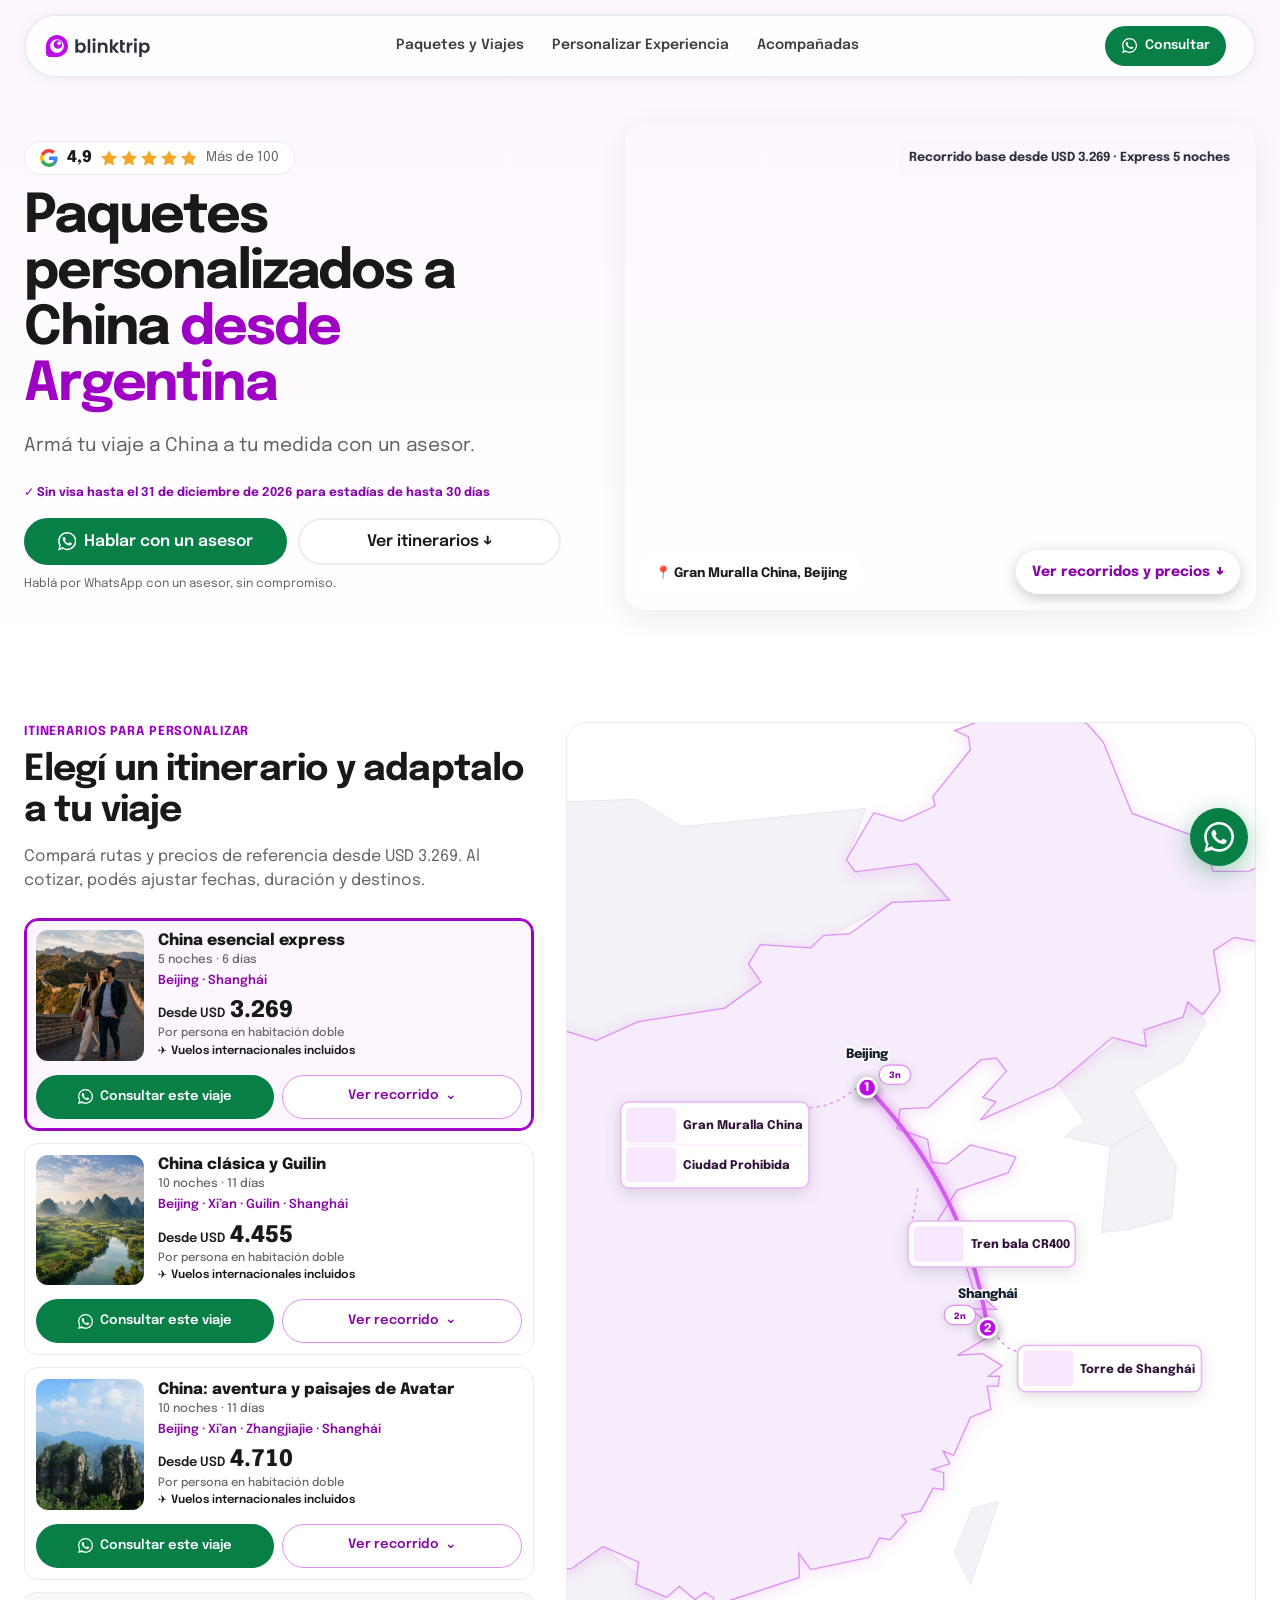
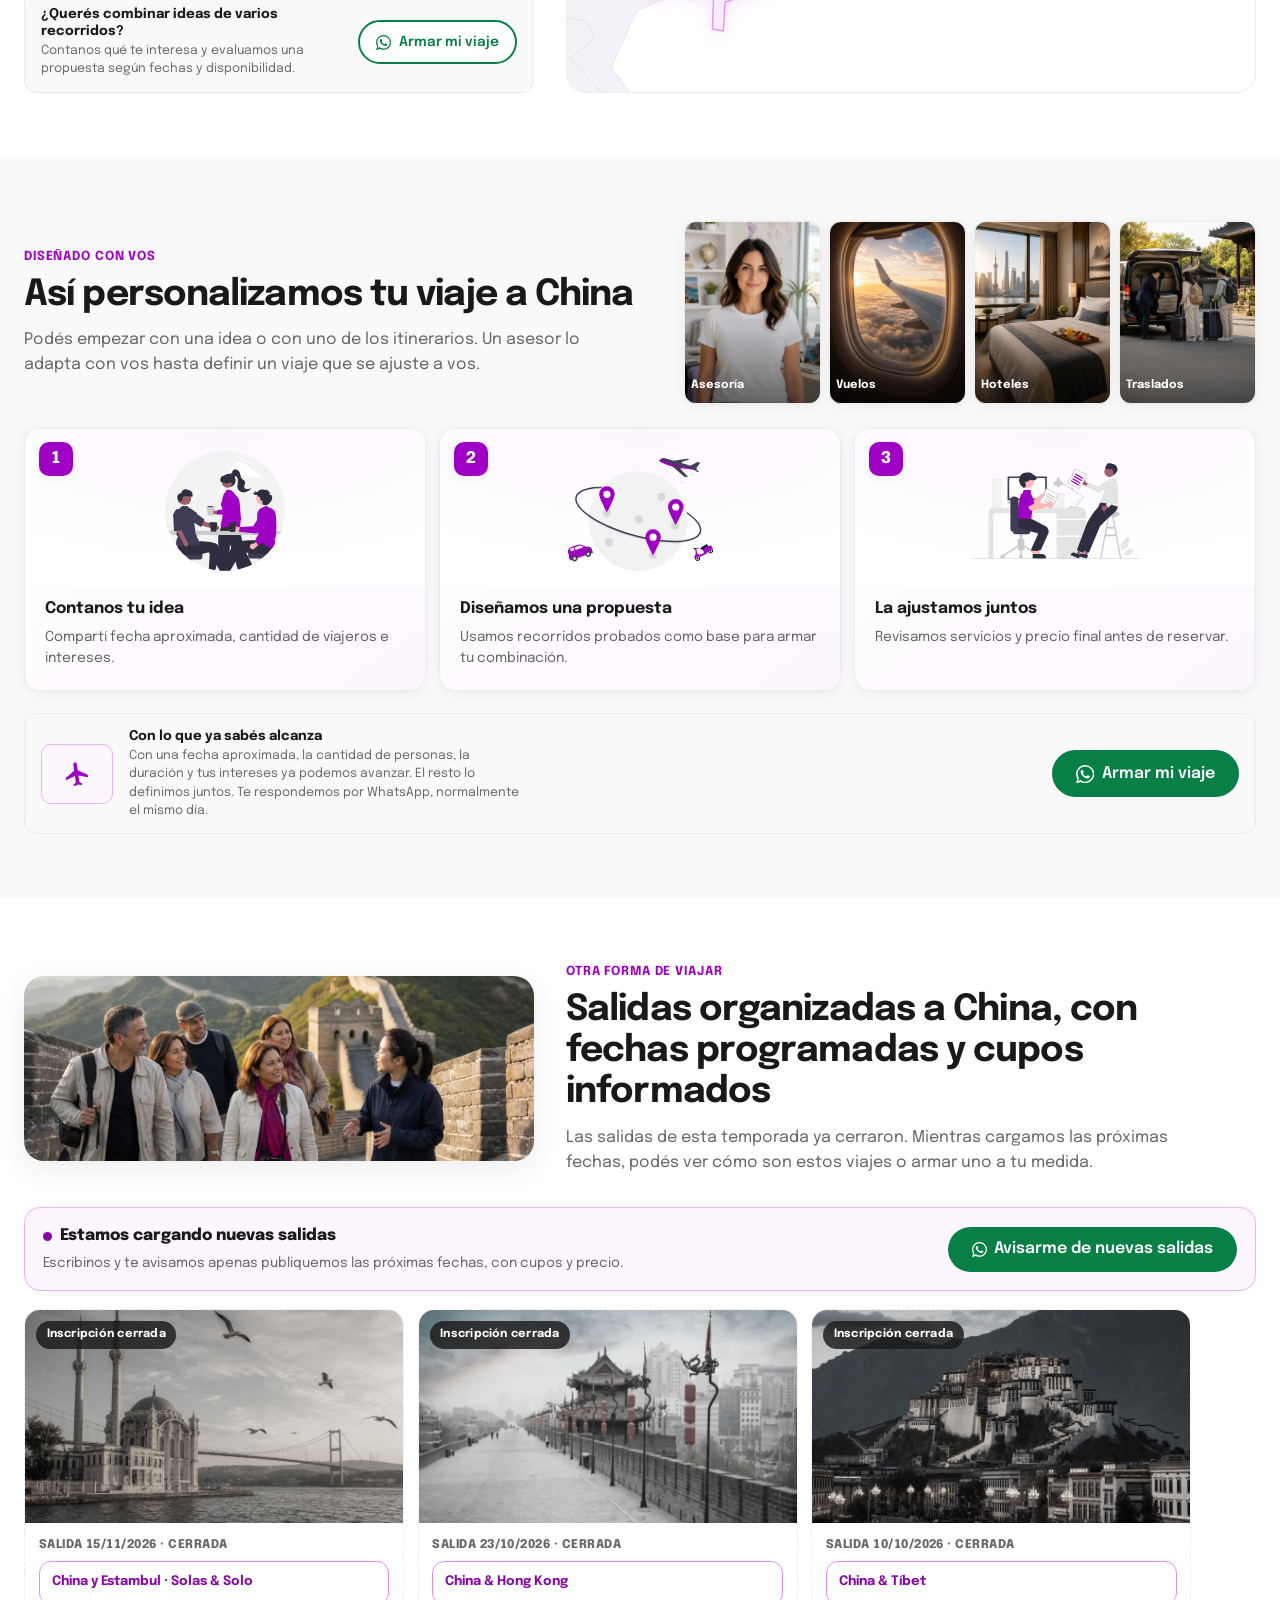
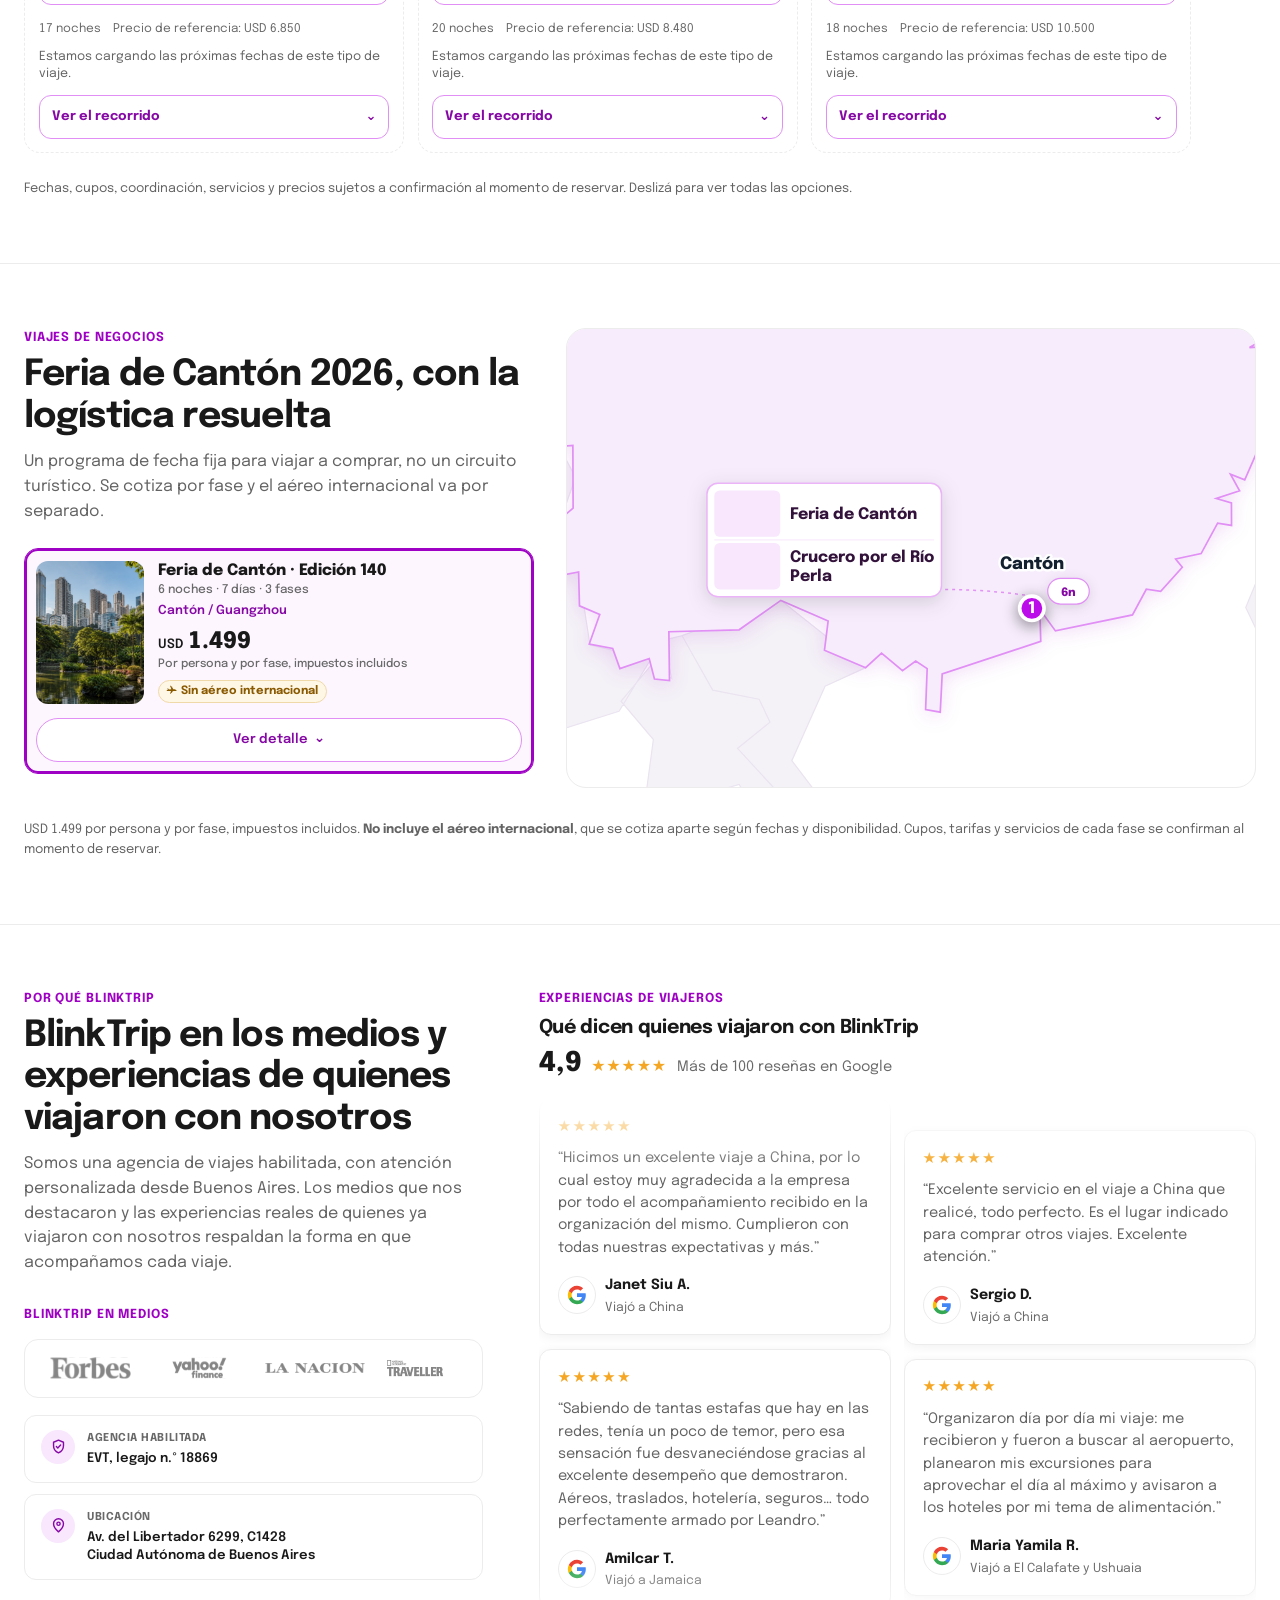
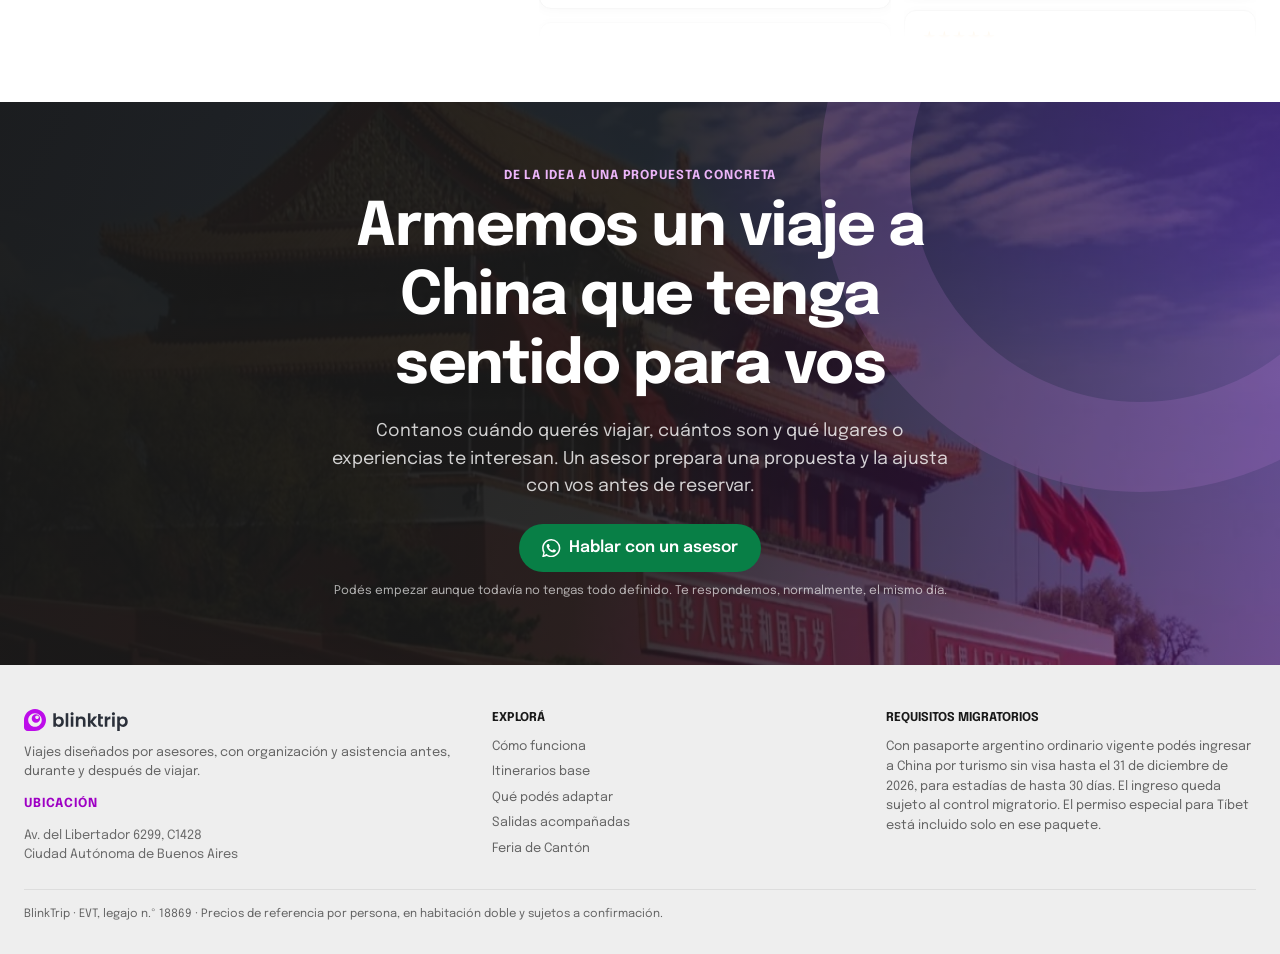
==== commit 92178852: "Salidas acompañadas vencidas y un solo WhatsApp por tarjeta - Tarjetas de recorrido en desktop: "Con" ====
--- a/public/index.html
+++ b/public/index.html
@@ -406,7 +406,7 @@
                 Salidas organizadas a China, con fechas programadas y cupos
                 informados
               </h2>
-              <p class="section-lead">
+              <p class="section-lead" id="accompaniedLead">
                 Tres opciones con fecha de salida, precio de referencia y
                 disponibilidad informada por cada operador.
               </p>
@@ -421,6 +421,30 @@
                 decoding="async"
               />
             </div>
+          </div>
+          <div class="group-notice" id="accompaniedNotice" role="status" hidden>
+            <div class="group-notice-copy">
+              <p class="group-notice-title" data-notice-title></p>
+              <p class="group-notice-text" data-notice-text></p>
+            </div>
+            <a
+              class="btn btn-wa"
+              data-wa
+              data-journey-type="accompanied"
+              data-intent="accompanied-waitlist"
+              data-cta-location="accompanied_waitlist"
+              href="https://wa.me/5491166036714?text=%5BACH%5D%20%C2%A1Hola%20BlinkTrip%21%20Quiero%20armar%20un%20viaje%20personalizado%20a%20China%20y%20me%20gustar%C3%ADa%20recibir%20una%20propuesta%20seg%C3%BAn%20fechas%20y%20disponibilidad."
+              ><svg
+                class="btn-ico"
+                viewBox="0 0 24 24"
+                aria-hidden="true"
+                focusable="false"
+              >
+                <path
+                  d="M.057 24l1.687-6.163a11.867 11.867 0 01-1.587-5.945C.16 5.335 5.495 0 12.05 0a11.817 11.817 0 018.413 3.488 11.824 11.824 0 013.48 8.414c-.003 6.557-5.338 11.892-11.893 11.892a11.9 11.9 0 01-5.688-1.448L.057 24zm6.597-3.807c1.676.995 3.276 1.591 5.392 1.592 5.448 0 9.886-4.434 9.889-9.885.002-5.462-4.415-9.89-9.881-9.892-5.452 0-9.887 4.434-9.889 9.884a9.86 9.86 0 001.51 5.26l-.999 3.648 3.988-1.607zm11.387-5.464c-.074-.124-.272-.198-.57-.347-.297-.149-1.758-.868-2.031-.967-.272-.099-.47-.149-.669.149-.198.297-.767.967-.94 1.165-.173.198-.347.223-.644.074-.297-.149-1.255-.462-2.39-1.475-.883-.788-1.48-1.761-1.653-2.059-.173-.297-.018-.458.13-.606.134-.133.297-.347.446-.52.15-.174.198-.298.298-.497.099-.198.05-.372-.025-.521-.074-.149-.669-1.611-.916-2.206-.242-.579-.487-.5-.669-.51l-.57-.01c-.198 0-.52.074-.792.372s-1.04 1.016-1.04 2.479 1.065 2.876 1.213 3.074c.149.198 2.095 3.2 5.076 4.487.709.306 1.263.489 1.694.626.712.226 1.36.194 1.872.118.571-.085 1.758-.719 2.006-1.413.248-.694.248-1.289.173-1.413z"
+                /></svg
+              >Avisarme de nuevas salidas</a
+            >
           </div>
           <section
             class="group-strip"
--- a/public/landing-china-v3.css
+++ b/public/landing-china-v3.css
@@ -3787,11 +3787,27 @@
           flex: 0 0 auto;
         }
       }
+      /* Desktop: las dos acciones van lado a lado, en una fila propia bajo
+         la foto + texto (la columna derecha no da ancho para las dos). */
       @media (min-width: 1024px) {
-        .route-map-cards .pkg-compact-actions {
-          flex-direction: column;
+        .route-map-cards .pkg-compact-actions,
+        .route-map-cards .pkg-compact:has(.pkg-compact-kicker)
+          .pkg-compact-actions {
+          flex: 1 1 100%;
+          flex-direction: row;
+          flex-wrap: nowrap;
+          align-self: stretch;
           align-items: stretch;
-          gap: 0.4rem;
+          justify-content: stretch;
+          gap: 0.5rem;
+          margin-left: 0;
+        }
+        .route-map-cards .pkg-compact-actions .btn.pkg-card-wa,
+        .route-map-cards .pkg-compact-actions .pkg-compact-info {
+          flex: 1 1 0;
+          min-width: 0;
+          min-height: 44px;
+          margin: 0;
         }
         .route-map-cards .pkg-compact-actions .btn.pkg-card-wa {
           border-radius: 999px;
@@ -3799,33 +3815,12 @@
         }
       }
 
-      /* --- CTA temprano dentro del detalle, antes del mapa (acción 4) ---- */
-      .pkg-early-cta:not(.btn) {
-        display: grid;
-        gap: 0.3rem;
-        margin: var(--space-3) 0;
-      }
-      .pkg-early-cta .btn,
-      .btn.pkg-early-cta {
-        display: inline-flex;
-        justify-content: center;
-        width: 100%;
-        min-height: 44px;
-        height: auto;
-        margin: var(--space-3) 0;
-        padding: 0.7rem 1rem;
-        white-space: normal;
-        text-align: center;
-        line-height: 1.25;
-      }
-      .pkg-early-cta:not(.btn) .btn {
-        margin: 0;
-      }
-      .pkg-early-cta .btn-ico,
-      .btn.pkg-early-cta .btn-ico {
-        width: 15px;
-        height: 15px;
-        flex: 0 0 auto;
+      /* --- Un solo WhatsApp por tarjeta --------------------------------- */
+      /* Cerrada: "Consultar este viaje" en la fila de acciones. Abierta: se
+         oculta y el contacto vive solo en el cierre del detalle. */
+      .pkg-compact.is-expanded .pkg-compact-actions .btn.pkg-card-wa,
+      .group-card.is-expanded .pkg-compact-actions .btn.pkg-card-wa {
+        display: none;
       }
 
       /* --- Salidas acompañadas con detalle (acción 6) -------------------- */
@@ -3897,6 +3892,138 @@
         cursor: pointer;
       }
 
+      /* --- Salidas acompañadas vencidas ---------------------------------- */
+      .group-notice {
+        display: flex;
+        flex-wrap: wrap;
+        align-items: center;
+        justify-content: space-between;
+        gap: 0.75rem 1.25rem;
+        margin: 0 0 1rem;
+        padding: 1rem 1.15rem;
+        border: 1.5px solid var(--p200);
+        border-radius: 16px;
+        background: var(--p50);
+      }
+      .group-notice[hidden] {
+        display: none;
+      }
+      .group-notice-copy {
+        flex: 1 1 320px;
+        min-width: 0;
+      }
+      .group-notice-title {
+        display: flex;
+        align-items: center;
+        gap: 0.5rem;
+        margin: 0;
+        color: var(--ink);
+        font-size: 1rem;
+        font-weight: 800;
+      }
+      /* Punto que late: "en preparación", no "agotado". */
+      .group-notice-title::before {
+        content: "";
+        flex: 0 0 auto;
+        width: 9px;
+        height: 9px;
+        border-radius: 50%;
+        background: var(--p700);
+        box-shadow: 0 0 0 0 rgba(134, 9, 166, 0.45);
+        animation: group-notice-pulse 1.8s ease-out infinite;
+      }
+      @keyframes group-notice-pulse {
+        70% {
+          box-shadow: 0 0 0 9px rgba(134, 9, 166, 0);
+        }
+        100% {
+          box-shadow: 0 0 0 0 rgba(134, 9, 166, 0);
+        }
+      }
+      @media (prefers-reduced-motion: reduce) {
+        .group-notice-title::before {
+          animation: none;
+        }
+      }
+      .group-notice-text {
+        margin: 0.3rem 0 0;
+        color: var(--body);
+        font-size: 0.85rem;
+        line-height: 1.45;
+      }
+      .group-notice .btn {
+        flex: 0 0 auto;
+        min-height: 44px;
+        gap: 7px;
+      }
+      .group-notice .btn-ico {
+        width: 15px;
+        height: 15px;
+      }
+      @media (max-width: 599px) {
+        .group-notice .btn {
+          flex: 1 1 100%;
+          justify-content: center;
+        }
+      }
+
+      .group-card.is-closed {
+        border-style: dashed;
+        box-shadow: none;
+      }
+      .group-card.is-closed .group-card-photo {
+        position: relative;
+      }
+      .group-card.is-closed img {
+        filter: grayscale(0.85) brightness(0.92);
+      }
+      .group-closed-badge {
+        position: absolute;
+        top: 0.7rem;
+        left: 0.7rem;
+        padding: 0.3rem 0.65rem;
+        border-radius: 999px;
+        background: rgba(25, 25, 25, 0.82);
+        color: #fff;
+        font-size: 0.72rem;
+        font-weight: 700;
+        letter-spacing: 0.02em;
+      }
+      .group-card.is-closed .group-date {
+        color: var(--muted);
+      }
+      .group-card.is-closed .group-meta {
+        margin-bottom: 0.6rem;
+        color: var(--muted);
+      }
+      .group-closed-note {
+        margin: 0 0 0.75rem;
+        color: var(--body);
+        font-size: 0.78rem;
+        line-height: 1.4;
+      }
+      /* Acciones de la tarjeta de salida: al ancho de la tarjeta, alineadas
+         con el título, nunca angostas y corridas a la derecha. */
+      .group-card .pkg-compact-actions {
+        flex: 0 0 auto;
+        flex-direction: column;
+        align-items: stretch;
+        width: 100%;
+        margin: auto 0 0;
+      }
+      .group-card .pkg-compact-actions .btn.pkg-card-wa {
+        align-self: stretch;
+        width: 100%;
+        margin: 0;
+      }
+      .group-card .pkg-compact-actions .pkg-compact-info {
+        margin-bottom: 0;
+      }
+      /* Al abrir una cerrada, las vecinas no se estiran con huecos. */
+      .group-strip:has(.group-card.is-closed) {
+        align-items: start;
+      }
+
       /* --- Barra fija: estado oculto sin foco ni toques (acción 10) ------ */
       .sticky:not(.is-visible) {
         visibility: hidden;
--- a/public/landing-china-v3.css
+++ b/public/landing-china-v3.css
@@ -3787,11 +3787,27 @@
           flex: 0 0 auto;
         }
       }
+      /* Desktop: las dos acciones van lado a lado, en una fila propia bajo
+         la foto + texto (la columna derecha no da ancho para las dos). */
       @media (min-width: 1024px) {
-        .route-map-cards .pkg-compact-actions {
-          flex-direction: column;
+        .route-map-cards .pkg-compact-actions,
+        .route-map-cards .pkg-compact:has(.pkg-compact-kicker)
+          .pkg-compact-actions {
+          flex: 1 1 100%;
+          flex-direction: row;
+          flex-wrap: nowrap;
+          align-self: stretch;
           align-items: stretch;
-          gap: 0.4rem;
+          justify-content: stretch;
+          gap: 0.5rem;
+          margin-left: 0;
+        }
+        .route-map-cards .pkg-compact-actions .btn.pkg-card-wa,
+        .route-map-cards .pkg-compact-actions .pkg-compact-info {
+          flex: 1 1 0;
+          min-width: 0;
+          min-height: 44px;
+          margin: 0;
         }
         .route-map-cards .pkg-compact-actions .btn.pkg-card-wa {
           border-radius: 999px;
@@ -3799,33 +3815,12 @@
         }
       }
 
-      /* --- CTA temprano dentro del detalle, antes del mapa (acción 4) ---- */
-      .pkg-early-cta:not(.btn) {
-        display: grid;
-        gap: 0.3rem;
-        margin: var(--space-3) 0;
-      }
-      .pkg-early-cta .btn,
-      .btn.pkg-early-cta {
-        display: inline-flex;
-        justify-content: center;
-        width: 100%;
-        min-height: 44px;
-        height: auto;
-        margin: var(--space-3) 0;
-        padding: 0.7rem 1rem;
-        white-space: normal;
-        text-align: center;
-        line-height: 1.25;
-      }
-      .pkg-early-cta:not(.btn) .btn {
-        margin: 0;
-      }
-      .pkg-early-cta .btn-ico,
-      .btn.pkg-early-cta .btn-ico {
-        width: 15px;
-        height: 15px;
-        flex: 0 0 auto;
+      /* --- Un solo WhatsApp por tarjeta --------------------------------- */
+      /* Cerrada: "Consultar este viaje" en la fila de acciones. Abierta: se
+         oculta y el contacto vive solo en el cierre del detalle. */
+      .pkg-compact.is-expanded .pkg-compact-actions .btn.pkg-card-wa,
+      .group-card.is-expanded .pkg-compact-actions .btn.pkg-card-wa {
+        display: none;
       }
 
       /* --- Salidas acompañadas con detalle (acción 6) -------------------- */
@@ -3897,6 +3892,138 @@
         cursor: pointer;
       }
 
+      /* --- Salidas acompañadas vencidas ---------------------------------- */
+      .group-notice {
+        display: flex;
+        flex-wrap: wrap;
+        align-items: center;
+        justify-content: space-between;
+        gap: 0.75rem 1.25rem;
+        margin: 0 0 1rem;
+        padding: 1rem 1.15rem;
+        border: 1.5px solid var(--p200);
+        border-radius: 16px;
+        background: var(--p50);
+      }
+      .group-notice[hidden] {
+        display: none;
+      }
+      .group-notice-copy {
+        flex: 1 1 320px;
+        min-width: 0;
+      }
+      .group-notice-title {
+        display: flex;
+        align-items: center;
+        gap: 0.5rem;
+        margin: 0;
+        color: var(--ink);
+        font-size: 1rem;
+        font-weight: 800;
+      }
+      /* Punto que late: "en preparación", no "agotado". */
+      .group-notice-title::before {
+        content: "";
+        flex: 0 0 auto;
+        width: 9px;
+        height: 9px;
+        border-radius: 50%;
+        background: var(--p700);
+        box-shadow: 0 0 0 0 rgba(134, 9, 166, 0.45);
+        animation: group-notice-pulse 1.8s ease-out infinite;
+      }
+      @keyframes group-notice-pulse {
+        70% {
+          box-shadow: 0 0 0 9px rgba(134, 9, 166, 0);
+        }
+        100% {
+          box-shadow: 0 0 0 0 rgba(134, 9, 166, 0);
+        }
+      }
+      @media (prefers-reduced-motion: reduce) {
+        .group-notice-title::before {
+          animation: none;
+        }
+      }
+      .group-notice-text {
+        margin: 0.3rem 0 0;
+        color: var(--body);
+        font-size: 0.85rem;
+        line-height: 1.45;
+      }
+      .group-notice .btn {
+        flex: 0 0 auto;
+        min-height: 44px;
+        gap: 7px;
+      }
+      .group-notice .btn-ico {
+        width: 15px;
+        height: 15px;
+      }
+      @media (max-width: 599px) {
+        .group-notice .btn {
+          flex: 1 1 100%;
+          justify-content: center;
+        }
+      }
+
+      .group-card.is-closed {
+        border-style: dashed;
+        box-shadow: none;
+      }
+      .group-card.is-closed .group-card-photo {
+        position: relative;
+      }
+      .group-card.is-closed img {
+        filter: grayscale(0.85) brightness(0.92);
+      }
+      .group-closed-badge {
+        position: absolute;
+        top: 0.7rem;
+        left: 0.7rem;
+        padding: 0.3rem 0.65rem;
+        border-radius: 999px;
+        background: rgba(25, 25, 25, 0.82);
+        color: #fff;
+        font-size: 0.72rem;
+        font-weight: 700;
+        letter-spacing: 0.02em;
+      }
+      .group-card.is-closed .group-date {
+        color: var(--muted);
+      }
+      .group-card.is-closed .group-meta {
+        margin-bottom: 0.6rem;
+        color: var(--muted);
+      }
+      .group-closed-note {
+        margin: 0 0 0.75rem;
+        color: var(--body);
+        font-size: 0.78rem;
+        line-height: 1.4;
+      }
+      /* Acciones de la tarjeta de salida: al ancho de la tarjeta, alineadas
+         con el título, nunca angostas y corridas a la derecha. */
+      .group-card .pkg-compact-actions {
+        flex: 0 0 auto;
+        flex-direction: column;
+        align-items: stretch;
+        width: 100%;
+        margin: auto 0 0;
+      }
+      .group-card .pkg-compact-actions .btn.pkg-card-wa {
+        align-self: stretch;
+        width: 100%;
+        margin: 0;
+      }
+      .group-card .pkg-compact-actions .pkg-compact-info {
+        margin-bottom: 0;
+      }
+      /* Al abrir una cerrada, las vecinas no se estiran con huecos. */
+      .group-strip:has(.group-card.is-closed) {
+        align-items: start;
+      }
+
       /* --- Barra fija: estado oculto sin foco ni toques (acción 10) ------ */
       .sticky:not(.is-visible) {
         visibility: hidden;
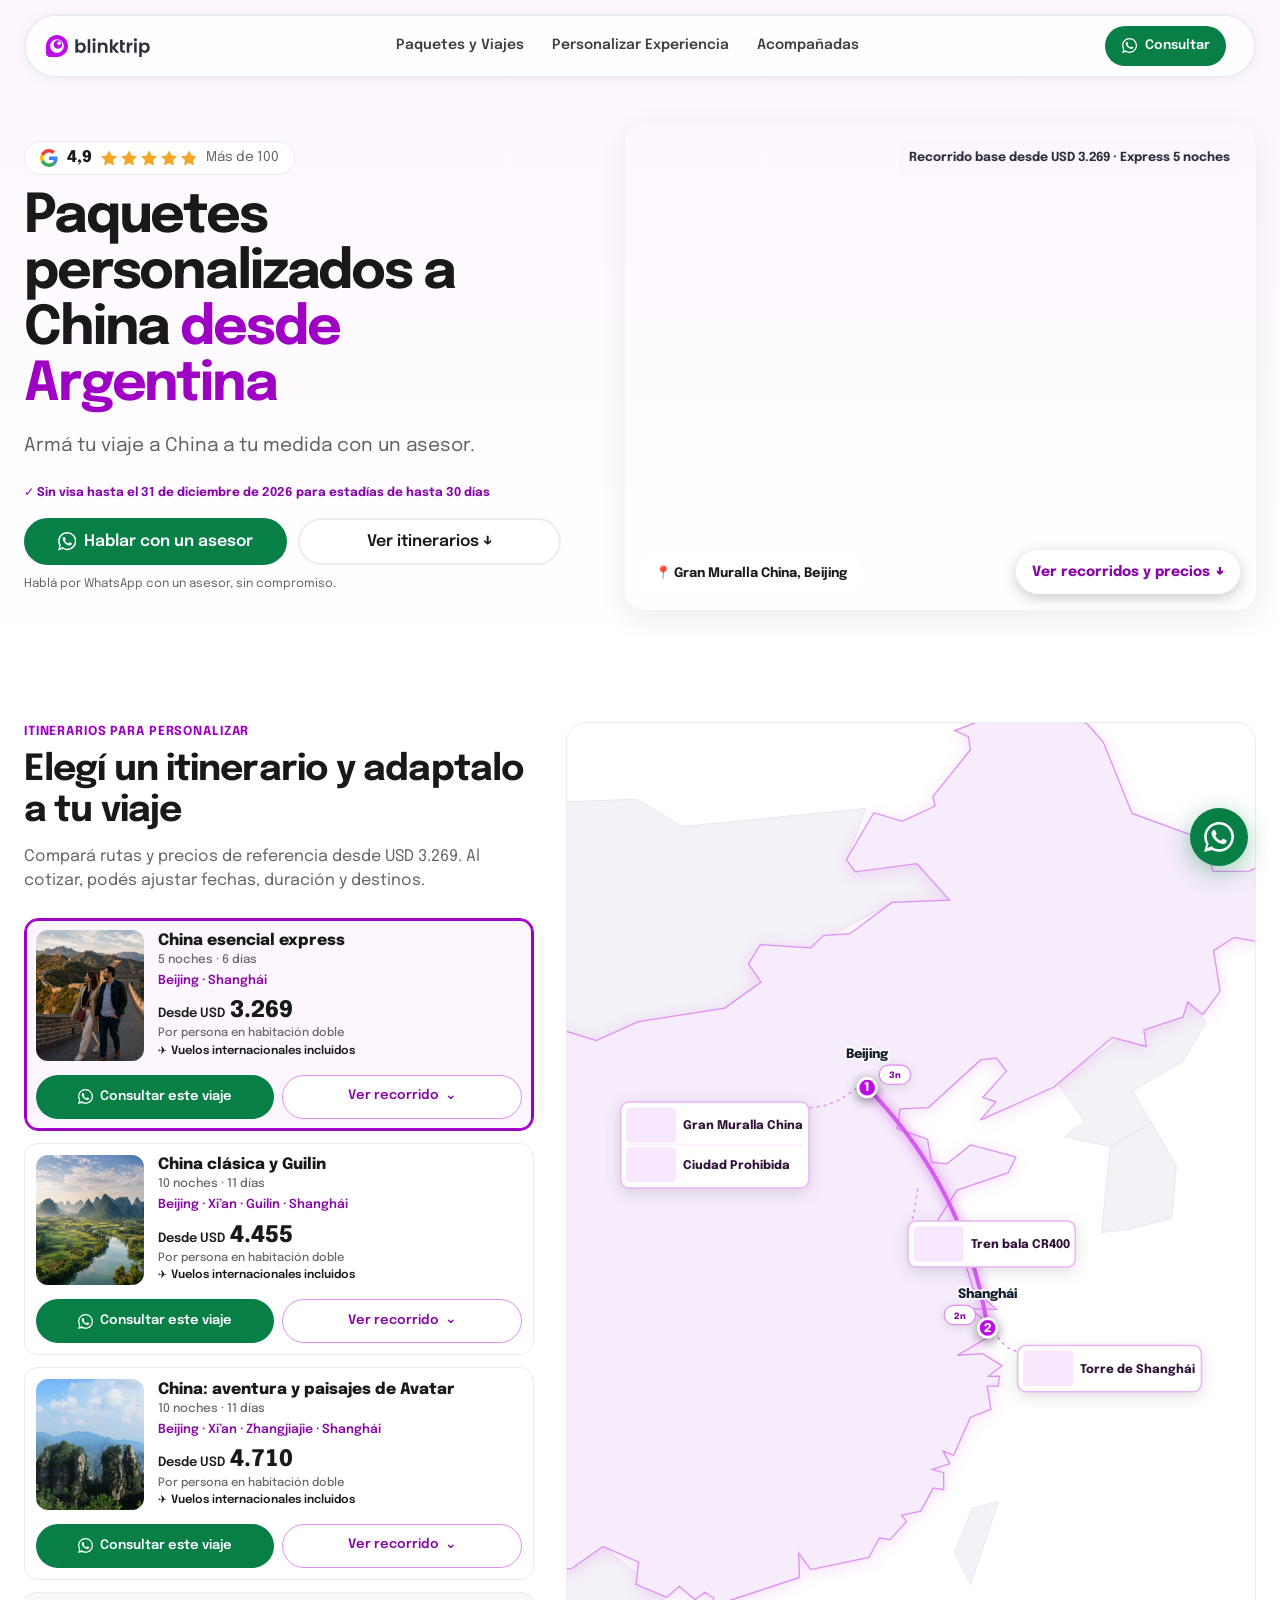
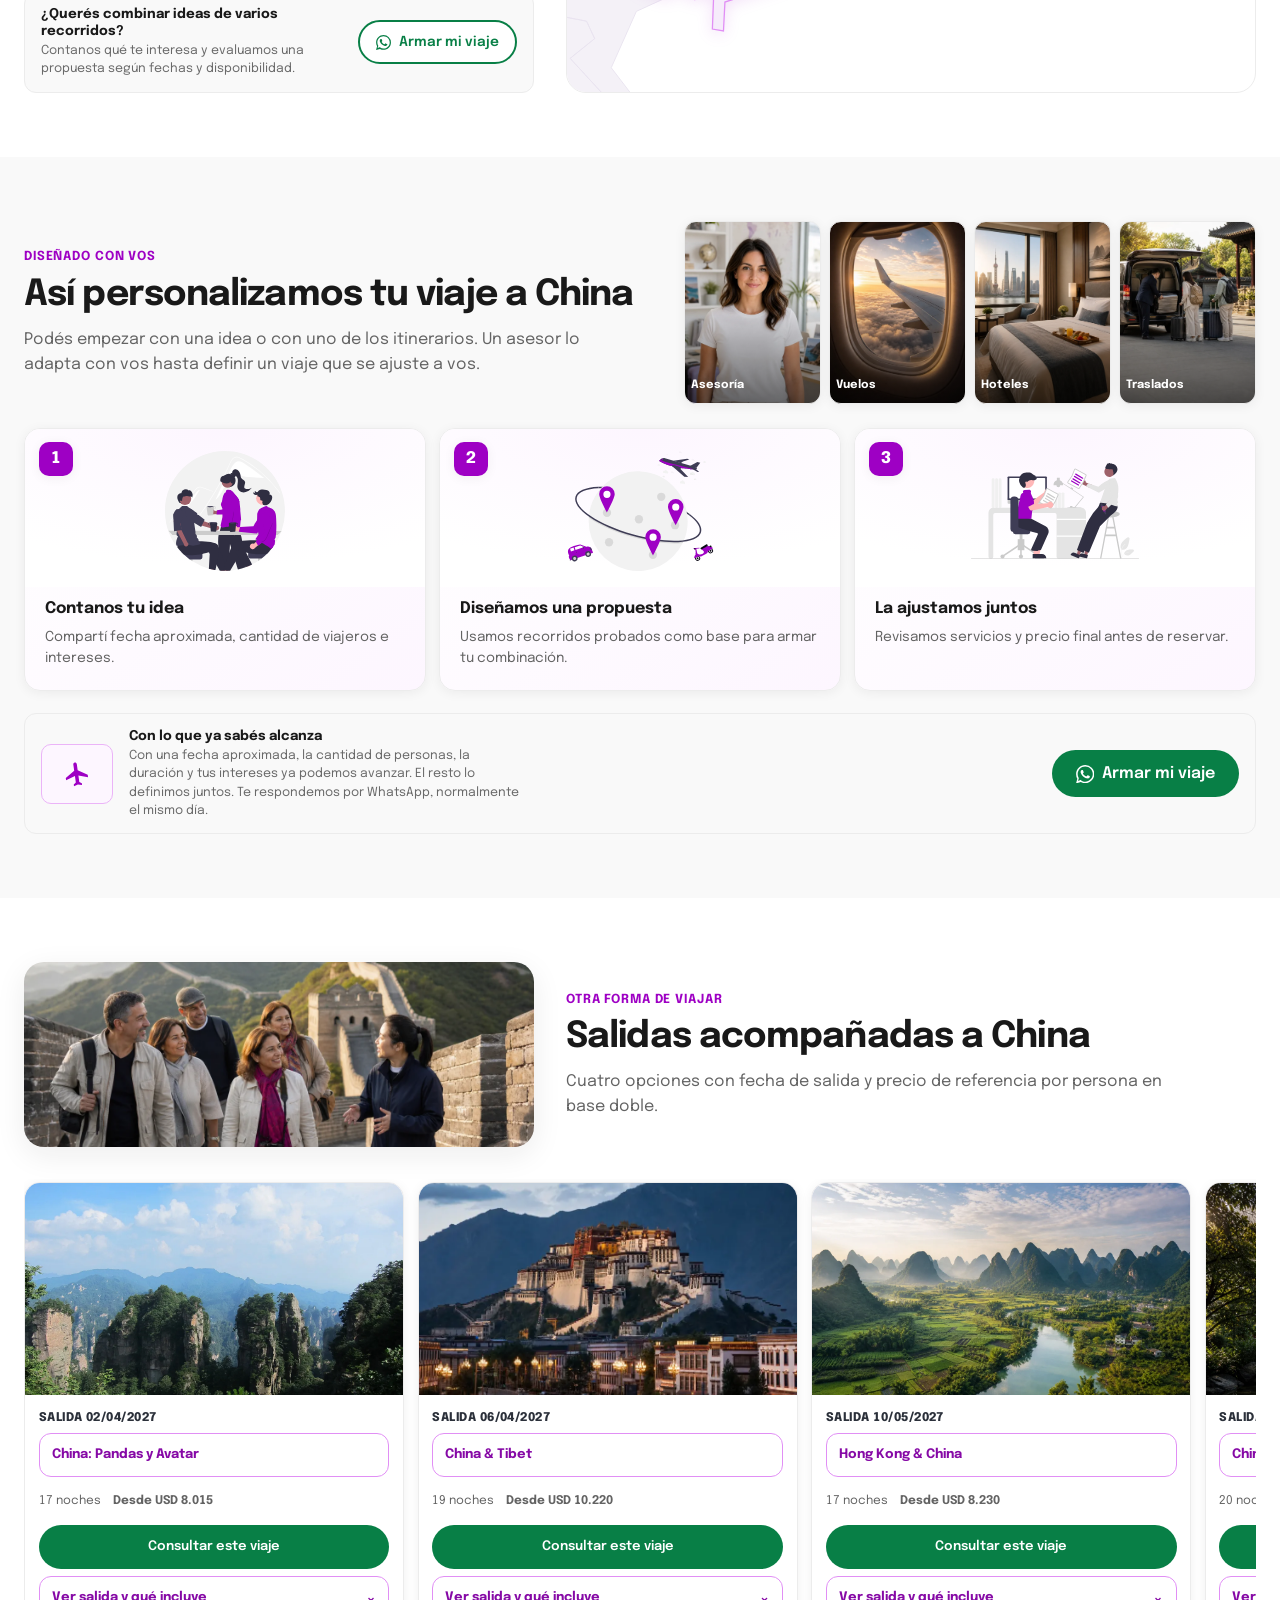
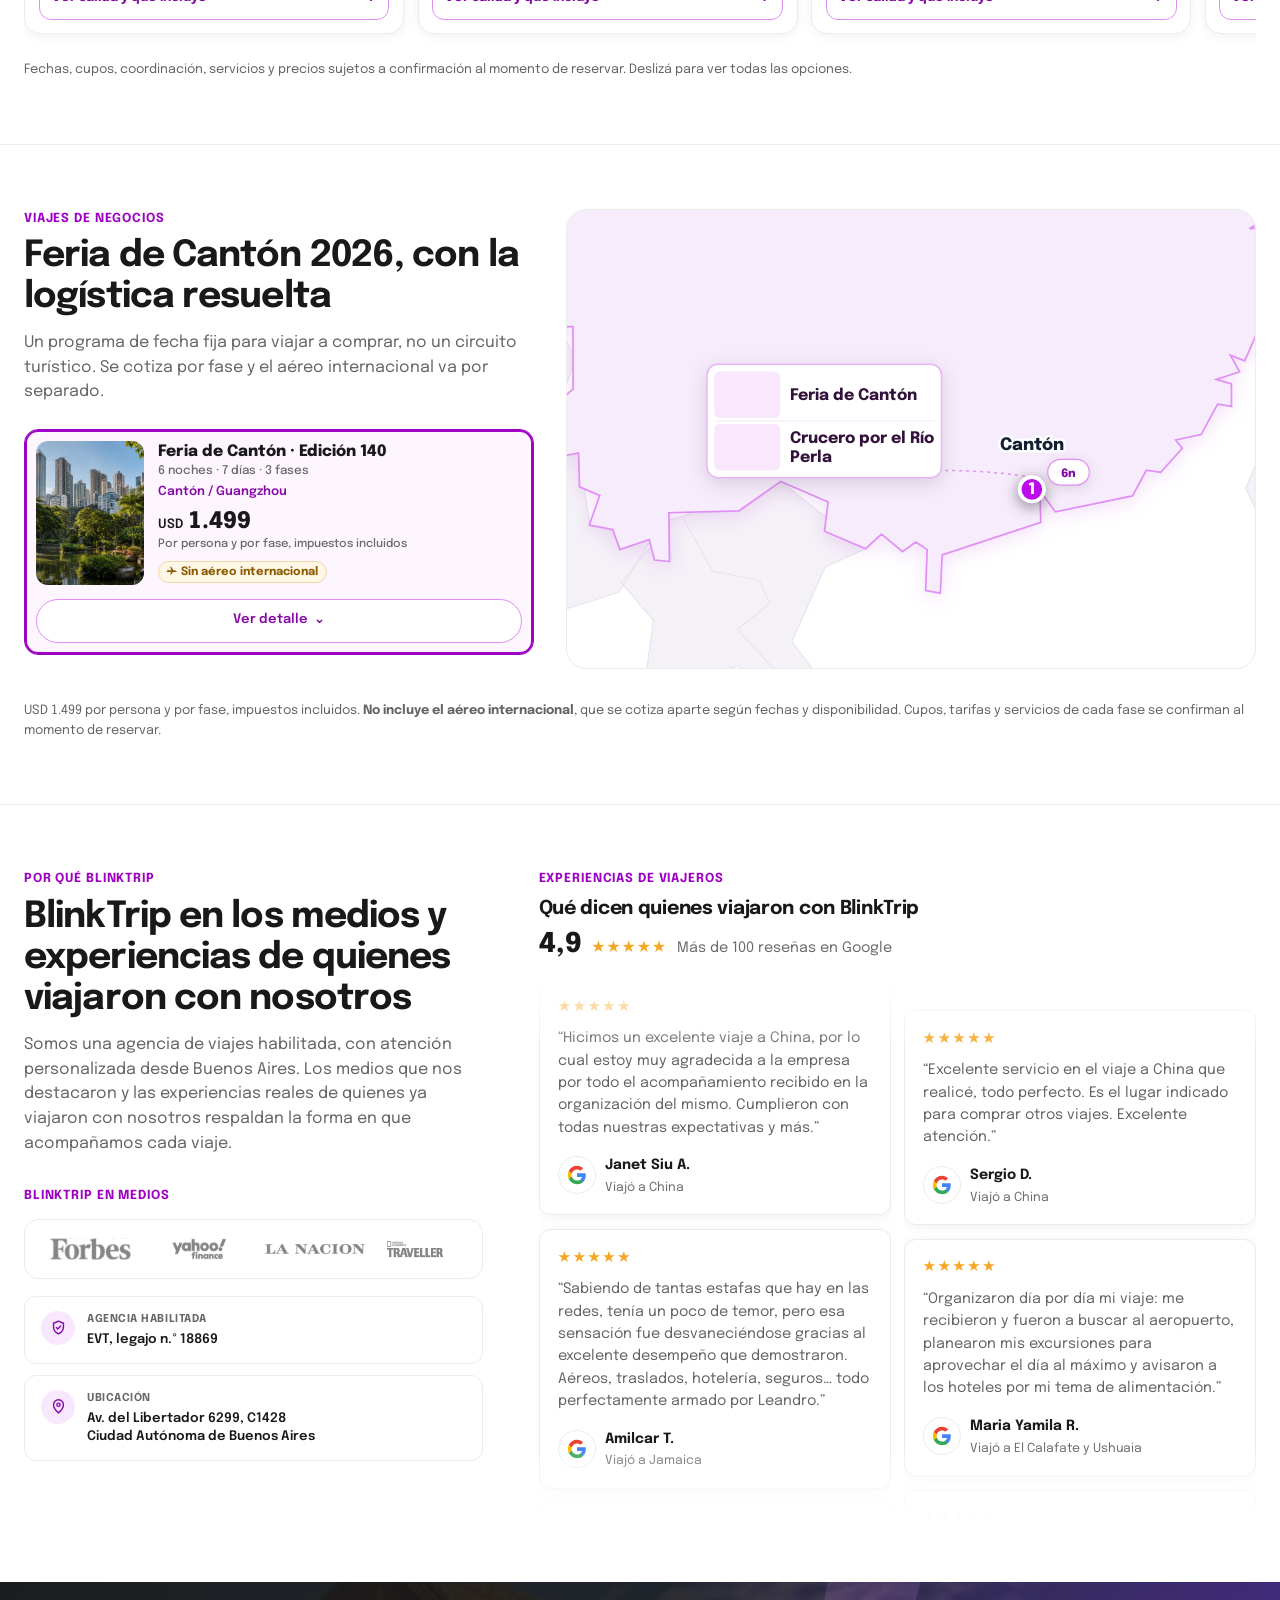
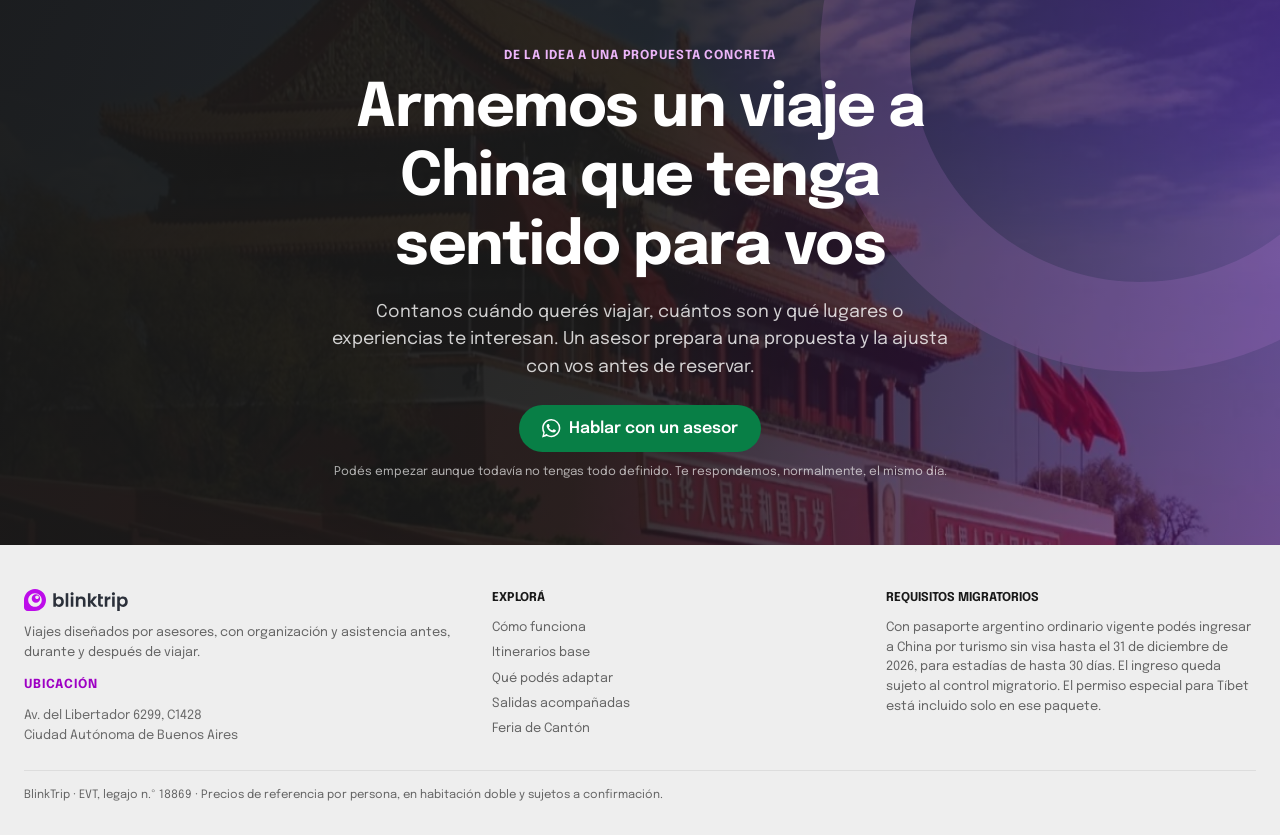
==== commit f151a793: "Actualiza las salidas acompañadas a China para 2027" ====
--- a/public/index.html
+++ b/public/index.html
@@ -403,12 +403,11 @@
             <div>
               <span class="eyebrow">Otra forma de viajar</span>
               <h2 class="section-title">
-                Salidas organizadas a China, con fechas programadas y cupos
-                informados
+                Salidas acompañadas a China
               </h2>
               <p class="section-lead" id="accompaniedLead">
-                Tres opciones con fecha de salida, precio de referencia y
-                disponibilidad informada por cada operador.
+                Cuatro opciones con fecha de salida y precio de referencia por
+                persona en base doble.
               </p>
             </div>
             <div class="family-head-media">
@@ -816,6 +815,6 @@
       </button>
     </div>
 
-    <script src="landing-china-v3.js?v=20261006d" defer></script>
+    <script src="landing-china-v3.js?v=20261124" defer></script>
   </body>
 </html>
